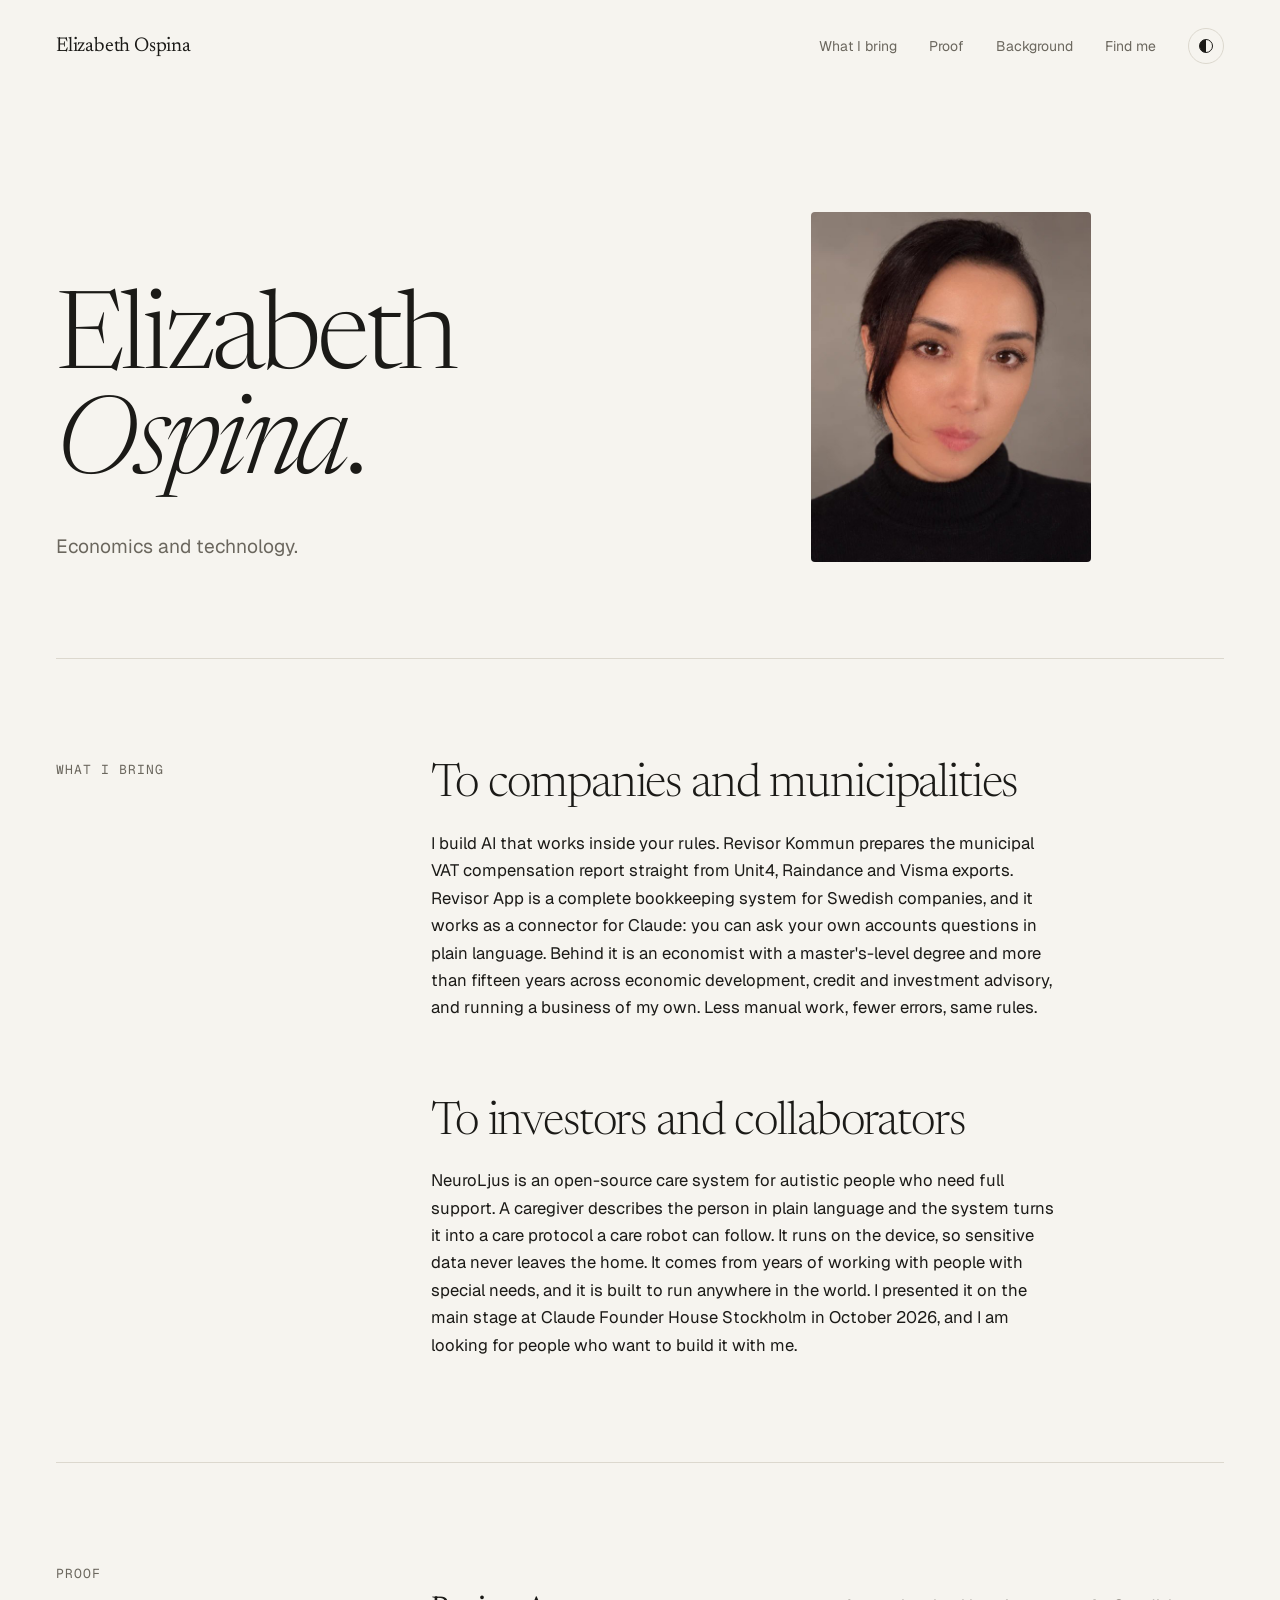
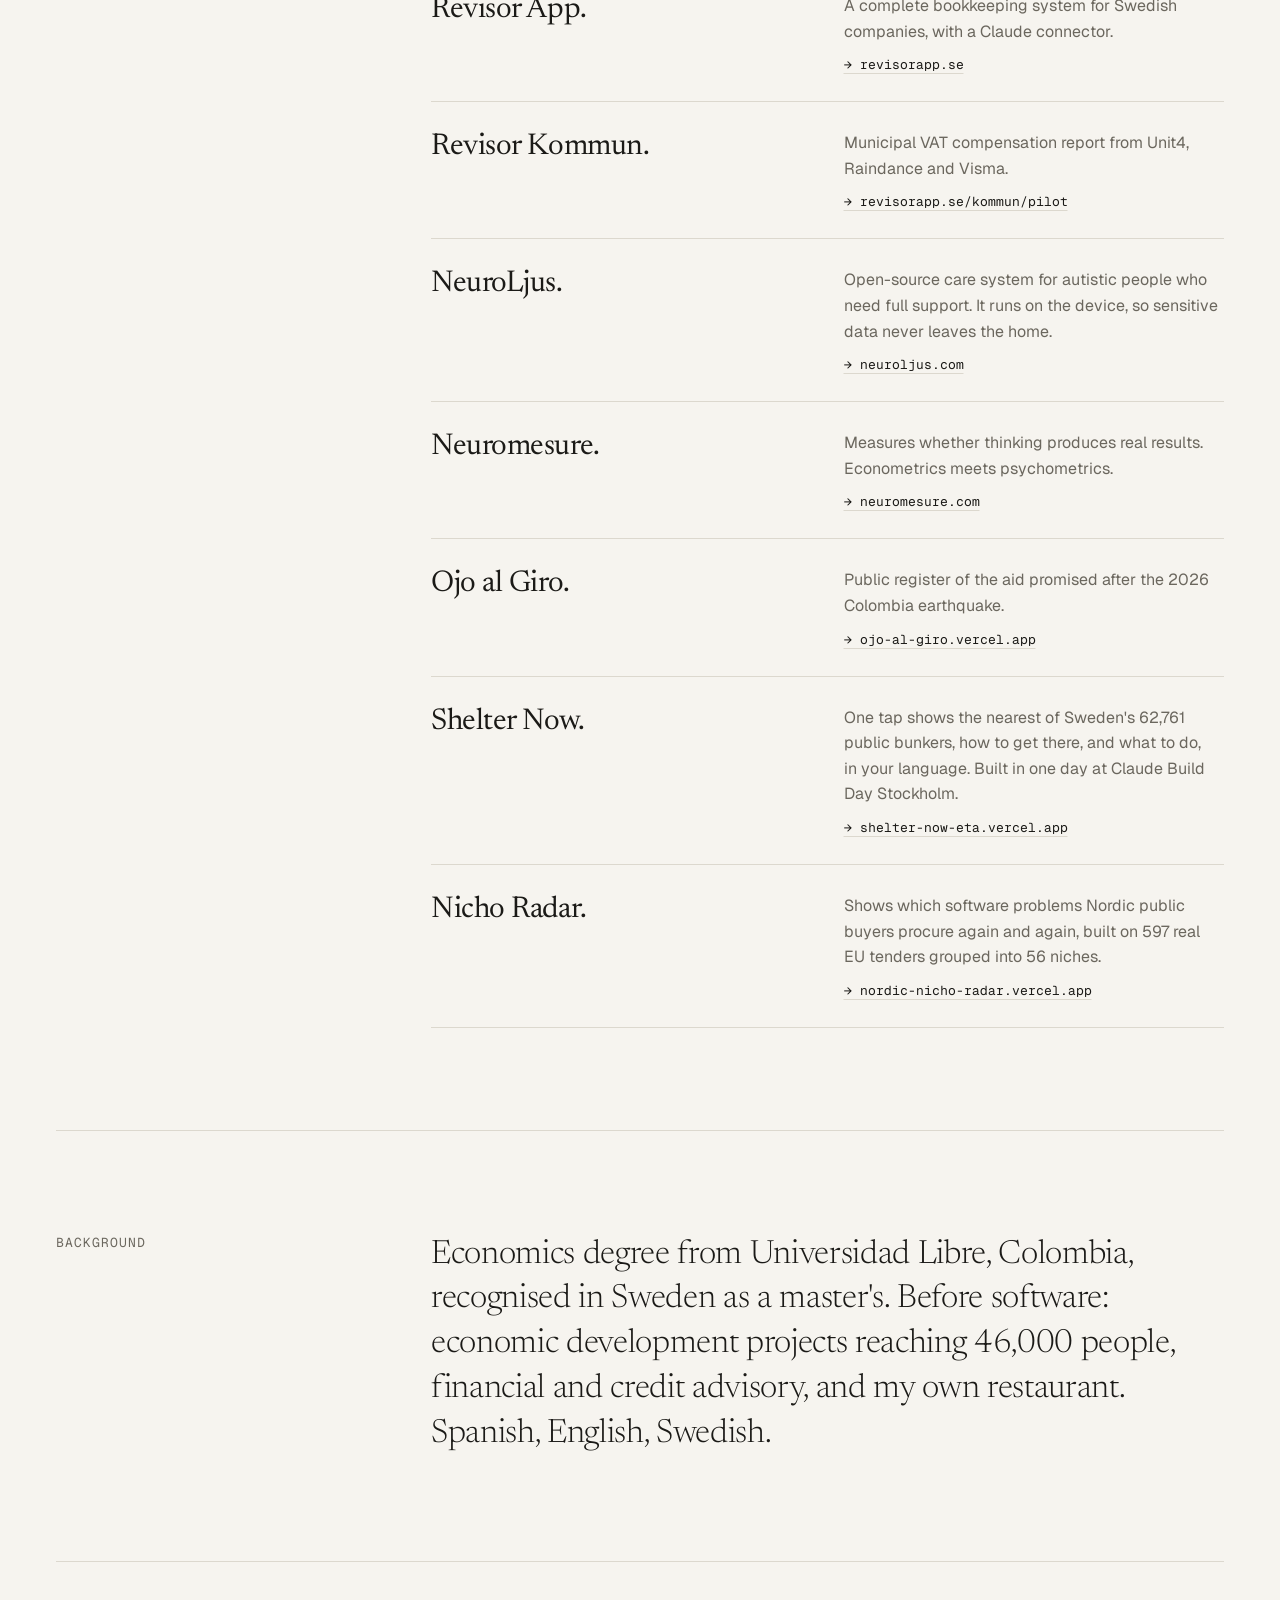
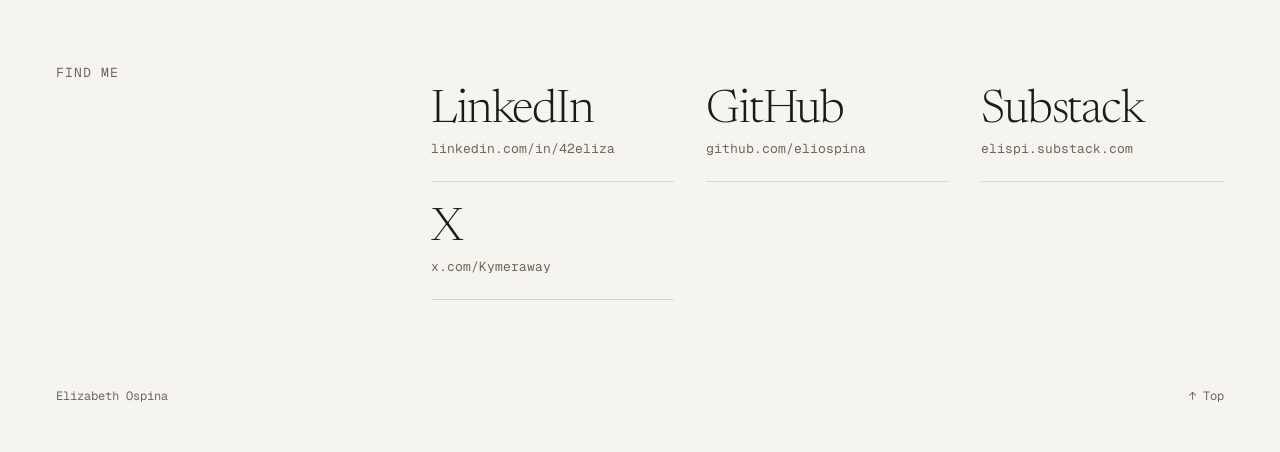
==== index.html @ 9f77e46c "Remove the eyebrow line above the headline Co-Authored-By: Claude Fable 5 <noreply@anthropic.com> Cl" ====
<!DOCTYPE html>
<html lang="en">
<head>
<meta charset="utf-8">
<meta name="viewport" content="width=device-width, initial-scale=1">
<title>Elizabeth Ospina — Economics and technology</title>
<meta name="description" content="Economics and technology.">
<script>(function(){var s;try{s=localStorage.getItem('eo-theme')}catch(e){}var t=s||(matchMedia('(prefers-color-scheme: dark)').matches?'dark':'light');document.documentElement.dataset.theme=t;})();</script>
<link rel="preconnect" href="https://fonts.googleapis.com">
<link rel="stylesheet" href="https://fonts.googleapis.com/css2?family=Newsreader:ital,opsz,wght@0,6..72,300;0,6..72,400;1,6..72,300;1,6..72,400&family=Geist:wght@400;500&family=Geist+Mono:wght@400&display=swap">
<style>
:root{--bg:#f6f4ef;--fg:#1b1a17;--mute:#6b675e;--line:#dcd8ce;--slot:#ebe7de}
:root[data-theme="dark"]{--bg:#141412;--fg:#eeebe4;--mute:#9a958a;--line:#2e2c28;--slot:#1f1e1b}
html,body{margin:0;background:var(--bg);color:var(--fg);transition:background .3s,color .3s}
body{font-family:Geist,system-ui,sans-serif;-webkit-font-smoothing:antialiased}
a{color:var(--fg);text-decoration:none}
a:hover{color:var(--mute)}
</style>
<style>html{scroll-behavior:smooth}@media (max-width:960px){.portrait{justify-self:center!important;max-width:200px!important}}#theme-toggle:hover{border-color:var(--fg)!important}</style>
</head>
<body>
<div style="min-height:100vh;background:var(--bg);color:var(--fg)">
  <header style="max-width:1280px;margin:0 auto;padding:28px clamp(20px,5vw,56px);display:flex;align-items:center;justify-content:space-between;gap:24px;flex-wrap:wrap">
    <a href="#top" style="font-family:Newsreader,serif;font-size:20px;letter-spacing:-0.01em;white-space:nowrap;flex-shrink:0">Elizabeth Ospina</a>
    <nav style="display:flex;align-items:center;gap:clamp(16px,3vw,32px);font-size:14px;flex-wrap:wrap">
      <a href="#bring" style="color:var(--mute)">What I bring</a>
      <a href="#proof" style="color:var(--mute)">Proof</a>
      <a href="#background" style="color:var(--mute)">Background</a>
      <a href="#find" style="color:var(--mute)">Find me</a>
      <button id="theme-toggle" type="button" aria-label="Toggle theme" style="width:36px;height:36px;border-radius:50%;border:1px solid var(--line);background:transparent;cursor:pointer;display:flex;align-items:center;justify-content:center;padding:0">
        <span style="width:12px;height:12px;border-radius:50%;background:linear-gradient(90deg,var(--fg) 50%,transparent 50%);border:1px solid var(--fg)"></span>
      </button>
    </nav>
  </header>

  <section id="top" data-screen-label="Hero" style="max-width:1280px;margin:0 auto;padding:clamp(48px,10vw,120px) clamp(20px,5vw,56px) clamp(56px,8vw,96px)">
    <div style="display:grid;grid-template-columns:repeat(auto-fit,minmax(min(100%,420px),1fr));gap:clamp(40px,6vw,88px);align-items:end">
      <div style="display:flex;flex-direction:column;gap:32px">
        <h1 style="margin:0;font-family:Newsreader,serif;font-weight:300;font-size:clamp(52px,8.4vw,112px);line-height:0.98;letter-spacing:-0.035em;text-wrap:balance">Elizabeth <em style="font-style:italic">Ospina</em>.</h1>
        <p style="margin:0;max-width:30em;font-size:clamp(17px,1.5vw,20px);line-height:1.55;color:var(--mute);text-wrap:pretty">Economics and technology.</p>
      </div>
      <div class="portrait" style="position:relative;aspect-ratio:4/5;width:100%;max-width:280px;justify-self:center;align-self:center;background:var(--slot);border-radius:4px;overflow:hidden">
        <img src="portrait.jpg" alt="Elizabeth Ospina" style="width:100%;height:100%;object-fit:cover;display:block" onerror="this.parentNode.remove()">
      </div>
    </div>
  </section>

  <section id="bring" data-screen-label="What I bring" style="max-width:1280px;margin:0 auto;padding:0 clamp(20px,5vw,56px)">
    <div style="border-top:1px solid var(--line);padding:clamp(56px,8vw,112px) 0;display:flex;flex-wrap:wrap;gap:clamp(32px,5vw,64px)">
      <h2 style="flex:1 1 220px;margin:0;font-family:'Geist Mono',monospace;font-weight:400;font-size:13px;letter-spacing:0.08em;text-transform:uppercase;color:var(--mute)">What I bring</h2>
      <div style="flex:3 1 min(100%,520px);min-width:0;display:flex;flex-direction:column;gap:clamp(48px,6vw,80px)">
        <article style="display:flex;flex-direction:column;gap:20px">
          <h3 style="margin:0;font-family:Newsreader,serif;font-weight:300;font-size:clamp(32px,3.6vw,48px);line-height:1.05;letter-spacing:-0.025em">To companies and municipalities</h3>
          <p style="margin:0;max-width:38em;font-size:clamp(16px,1.3vw,18px);line-height:1.65;text-wrap:pretty">I build AI that works inside your rules. Revisor Kommun prepares the municipal VAT compensation report straight from Unit4, Raindance and Visma exports. Revisor App is a complete bookkeeping system for Swedish companies, and it works as a connector for Claude: you can ask your own accounts questions in plain language. Behind it is an economist with a master's-level degree and more than fifteen years across economic development, credit and investment advisory, and running a business of my own. Less manual work, fewer errors, same rules.</p>
        </article>
        <article style="display:flex;flex-direction:column;gap:20px">
          <h3 style="margin:0;font-family:Newsreader,serif;font-weight:300;font-size:clamp(32px,3.6vw,48px);line-height:1.05;letter-spacing:-0.025em">To investors and collaborators</h3>
          <p style="margin:0;max-width:38em;font-size:clamp(16px,1.3vw,18px);line-height:1.65;text-wrap:pretty">NeuroLjus is an open-source care system for autistic people who need full support. A caregiver describes the person in plain language and the system turns it into a care protocol a care robot can follow. It runs on the device, so sensitive data never leaves the home. It comes from years of working with people with special needs, and it is built to run anywhere in the world. I presented it on the main stage at Claude Founder House Stockholm in October 2026, and I am looking for people who want to build it with me.</p>
        </article>
      </div>
    </div>
  </section>


  <section id="proof" data-screen-label="Proof" style="max-width:1280px;margin:0 auto;padding:0 clamp(20px,5vw,56px)">
    <div style="border-top:1px solid var(--line);padding:clamp(56px,8vw,112px) 0;display:flex;flex-wrap:wrap;gap:clamp(32px,5vw,64px)">
      <h2 style="flex:1 1 220px;margin:0;font-family:'Geist Mono',monospace;font-weight:400;font-size:13px;letter-spacing:0.08em;text-transform:uppercase;color:var(--mute)">Proof</h2>
      <div style="flex:3 1 min(100%,520px);min-width:0;display:flex;flex-direction:column">
        <div style="display:grid;grid-template-columns:repeat(auto-fit,minmax(min(100%,220px),1fr));gap:8px 32px;padding:28px 0;border-bottom:1px solid var(--line)">
          <h3 style="margin:0;font-family:Newsreader,serif;font-weight:400;font-size:clamp(24px,2.4vw,30px);line-height:1.15;letter-spacing:-0.015em">Revisor App.</h3>
          <div style="display:flex;flex-direction:column;gap:12px">
            <p style="margin:0;font-size:16px;line-height:1.6;color:var(--mute);text-wrap:pretty">A complete bookkeeping system for Swedish companies, with a Claude connector.</p>
            <a href="https://revisorapp.se" target="_blank" rel="noopener" style="font-family:'Geist Mono',monospace;font-size:13px;text-decoration:underline;text-underline-offset:4px;text-decoration-color:var(--line)">→ revisorapp.se</a>
          </div>
        </div>
        <div style="display:grid;grid-template-columns:repeat(auto-fit,minmax(min(100%,220px),1fr));gap:8px 32px;padding:28px 0;border-bottom:1px solid var(--line)">
          <h3 style="margin:0;font-family:Newsreader,serif;font-weight:400;font-size:clamp(24px,2.4vw,30px);line-height:1.15;letter-spacing:-0.015em">Revisor Kommun.</h3>
          <div style="display:flex;flex-direction:column;gap:12px">
            <p style="margin:0;font-size:16px;line-height:1.6;color:var(--mute);text-wrap:pretty">Municipal VAT compensation report from Unit4, Raindance and Visma.</p>
            <a href="https://revisorapp.se/kommun/pilot" target="_blank" rel="noopener" style="font-family:'Geist Mono',monospace;font-size:13px;text-decoration:underline;text-underline-offset:4px;text-decoration-color:var(--line)">→ revisorapp.se/kommun/pilot</a>
          </div>
        </div>
        <div style="display:grid;grid-template-columns:repeat(auto-fit,minmax(min(100%,220px),1fr));gap:8px 32px;padding:28px 0;border-bottom:1px solid var(--line)">
          <h3 style="margin:0;font-family:Newsreader,serif;font-weight:400;font-size:clamp(24px,2.4vw,30px);line-height:1.15;letter-spacing:-0.015em">NeuroLjus.</h3>
          <div style="display:flex;flex-direction:column;gap:12px">
            <p style="margin:0;font-size:16px;line-height:1.6;color:var(--mute);text-wrap:pretty">Open-source care system for autistic people who need full support. It runs on the device, so sensitive data never leaves the home.</p>
            <a href="https://neuroljus.com" target="_blank" rel="noopener" style="font-family:'Geist Mono',monospace;font-size:13px;text-decoration:underline;text-underline-offset:4px;text-decoration-color:var(--line)">→ neuroljus.com</a>
          </div>
        </div>
        <div style="display:grid;grid-template-columns:repeat(auto-fit,minmax(min(100%,220px),1fr));gap:8px 32px;padding:28px 0;border-bottom:1px solid var(--line)">
          <h3 style="margin:0;font-family:Newsreader,serif;font-weight:400;font-size:clamp(24px,2.4vw,30px);line-height:1.15;letter-spacing:-0.015em">Neuromesure.</h3>
          <div style="display:flex;flex-direction:column;gap:12px">
            <p style="margin:0;font-size:16px;line-height:1.6;color:var(--mute);text-wrap:pretty">Measures whether thinking produces real results. Econometrics meets psychometrics.</p>
            <a href="https://neuromesure.com" target="_blank" rel="noopener" style="font-family:'Geist Mono',monospace;font-size:13px;text-decoration:underline;text-underline-offset:4px;text-decoration-color:var(--line)">→ neuromesure.com</a>
          </div>
        </div>
        <div style="display:grid;grid-template-columns:repeat(auto-fit,minmax(min(100%,220px),1fr));gap:8px 32px;padding:28px 0;border-bottom:1px solid var(--line)">
          <h3 style="margin:0;font-family:Newsreader,serif;font-weight:400;font-size:clamp(24px,2.4vw,30px);line-height:1.15;letter-spacing:-0.015em">Ojo al Giro.</h3>
          <div style="display:flex;flex-direction:column;gap:12px">
            <p style="margin:0;font-size:16px;line-height:1.6;color:var(--mute);text-wrap:pretty">Public register of the aid promised after the 2026 Colombia earthquake.</p>
            <a href="https://ojo-al-giro.vercel.app" target="_blank" rel="noopener" style="font-family:'Geist Mono',monospace;font-size:13px;text-decoration:underline;text-underline-offset:4px;text-decoration-color:var(--line)">→ ojo-al-giro.vercel.app</a>
          </div>
        </div>
        <div style="display:grid;grid-template-columns:repeat(auto-fit,minmax(min(100%,220px),1fr));gap:8px 32px;padding:28px 0;border-bottom:1px solid var(--line)">
          <h3 style="margin:0;font-family:Newsreader,serif;font-weight:400;font-size:clamp(24px,2.4vw,30px);line-height:1.15;letter-spacing:-0.015em">Shelter Now.</h3>
          <div style="display:flex;flex-direction:column;gap:12px">
            <p style="margin:0;font-size:16px;line-height:1.6;color:var(--mute);text-wrap:pretty">One tap shows the nearest of Sweden's 62,761 public bunkers, how to get there, and what to do, in your language. Built in one day at Claude Build Day Stockholm.</p>
            <a href="https://shelter-now-eta.vercel.app/" target="_blank" rel="noopener" style="font-family:'Geist Mono',monospace;font-size:13px;text-decoration:underline;text-underline-offset:4px;text-decoration-color:var(--line)">→ shelter-now-eta.vercel.app</a>
          </div>
        </div>
        <div style="display:grid;grid-template-columns:repeat(auto-fit,minmax(min(100%,220px),1fr));gap:8px 32px;padding:28px 0;border-bottom:1px solid var(--line)">
          <h3 style="margin:0;font-family:Newsreader,serif;font-weight:400;font-size:clamp(24px,2.4vw,30px);line-height:1.15;letter-spacing:-0.015em">Nicho Radar.</h3>
          <div style="display:flex;flex-direction:column;gap:12px">
            <p style="margin:0;font-size:16px;line-height:1.6;color:var(--mute);text-wrap:pretty">Shows which software problems Nordic public buyers procure again and again, built on 597 real EU tenders grouped into 56 niches.</p>
            <a href="https://nordic-nicho-radar.vercel.app" target="_blank" rel="noopener" style="font-family:'Geist Mono',monospace;font-size:13px;text-decoration:underline;text-underline-offset:4px;text-decoration-color:var(--line)">→ nordic-nicho-radar.vercel.app</a>
          </div>
        </div>
      </div>
    </div>
  </section>

  <section id="background" data-screen-label="Background" style="max-width:1280px;margin:0 auto;padding:0 clamp(20px,5vw,56px)">
    <div style="border-top:1px solid var(--line);padding:clamp(56px,8vw,112px) 0;display:flex;flex-wrap:wrap;gap:clamp(32px,5vw,64px);align-items:start">
      <h2 style="flex:1 1 220px;margin:0;font-family:'Geist Mono',monospace;font-weight:400;font-size:13px;letter-spacing:0.08em;text-transform:uppercase;color:var(--mute)">Background</h2>
      <p style="margin:0;flex:3 1 min(100%,520px);min-width:0;font-family:Newsreader,serif;font-weight:300;font-size:clamp(24px,2.6vw,34px);line-height:1.35;letter-spacing:-0.01em;text-wrap:pretty">Economics degree from Universidad Libre, Colombia, recognised in Sweden as a master's. Before software: economic development projects reaching 46,000 people, financial and credit advisory, and my own restaurant. Spanish, English, Swedish.</p>
    </div>
  </section>

  <section id="find" data-screen-label="Find me" style="max-width:1280px;margin:0 auto;padding:0 clamp(20px,5vw,56px)">
    <div style="border-top:1px solid var(--line);padding:clamp(56px,8vw,112px) 0 clamp(40px,5vw,64px);display:flex;flex-wrap:wrap;gap:clamp(32px,5vw,64px)">
      <h2 style="flex:1 1 220px;margin:0;font-family:'Geist Mono',monospace;font-weight:400;font-size:13px;letter-spacing:0.08em;text-transform:uppercase;color:var(--mute)">Find me</h2>
      <div style="flex:3 1 min(100%,520px);min-width:0;display:grid;grid-template-columns:repeat(auto-fit,minmax(min(100%,240px),1fr));gap:0 32px">
        <a href="https://linkedin.com/in/42eliza" target="_blank" rel="noopener" style="display:flex;flex-direction:column;gap:6px;padding:24px 0;border-bottom:1px solid var(--line)">
          <span style="font-family:Newsreader,serif;font-weight:300;font-size:clamp(32px,3.6vw,48px);line-height:1;letter-spacing:-0.025em">LinkedIn</span>
          <span style="font-family:'Geist Mono',monospace;font-size:13px;color:var(--mute)">linkedin.com/in/42eliza</span>
        </a>
        <a href="https://github.com/eliospina" target="_blank" rel="noopener" style="display:flex;flex-direction:column;gap:6px;padding:24px 0;border-bottom:1px solid var(--line)">
          <span style="font-family:Newsreader,serif;font-weight:300;font-size:clamp(32px,3.6vw,48px);line-height:1;letter-spacing:-0.025em">GitHub</span>
          <span style="font-family:'Geist Mono',monospace;font-size:13px;color:var(--mute)">github.com/eliospina</span>
        </a>
        <a href="https://elispi.substack.com" target="_blank" rel="noopener" style="display:flex;flex-direction:column;gap:6px;padding:24px 0;border-bottom:1px solid var(--line)">
          <span style="font-family:Newsreader,serif;font-weight:300;font-size:clamp(32px,3.6vw,48px);line-height:1;letter-spacing:-0.025em">Substack</span>
          <span style="font-family:'Geist Mono',monospace;font-size:13px;color:var(--mute)">elispi.substack.com</span>
        </a>
        <a href="https://x.com/Kymeraway" target="_blank" rel="noopener" style="display:flex;flex-direction:column;gap:6px;padding:24px 0;border-bottom:1px solid var(--line)">
          <span style="font-family:Newsreader,serif;font-weight:300;font-size:clamp(32px,3.6vw,48px);line-height:1;letter-spacing:-0.025em">X</span>
          <span style="font-family:'Geist Mono',monospace;font-size:13px;color:var(--mute)">x.com/Kymeraway</span>
        </a>
      </div>
    </div>
  </section>

  <footer style="max-width:1280px;margin:0 auto;padding:24px clamp(20px,5vw,56px) 48px;display:flex;justify-content:space-between;gap:16px;flex-wrap:wrap;font-family:'Geist Mono',monospace;font-size:12px;color:var(--mute)">
    <span>Elizabeth Ospina</span>
    <a href="#top" style="color:var(--mute)">↑ Top</a>
  </footer>
</div>
<script>
document.getElementById('theme-toggle').addEventListener('click',function(){var r=document.documentElement,t=r.dataset.theme==='dark'?'light':'dark';r.dataset.theme=t;try{localStorage.setItem('eo-theme',t)}catch(e){}});
</script>
</body>
</html>
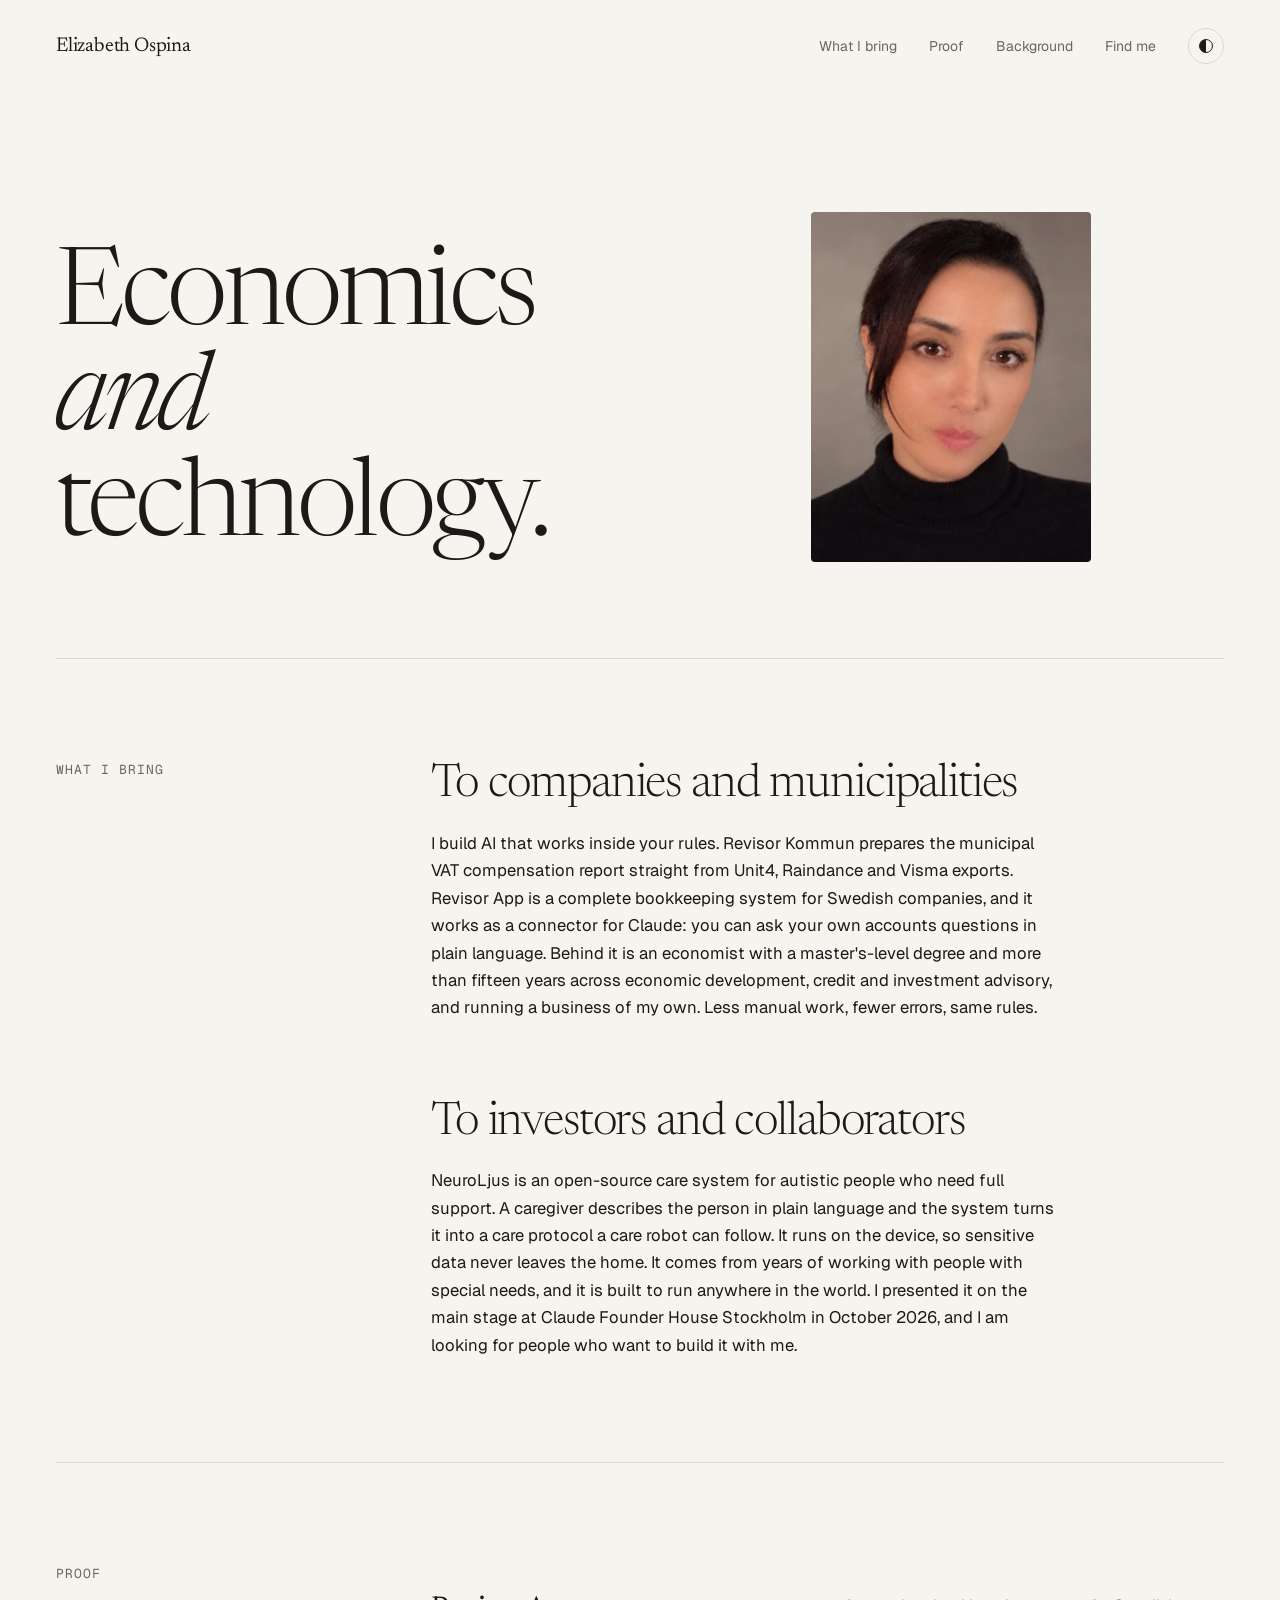
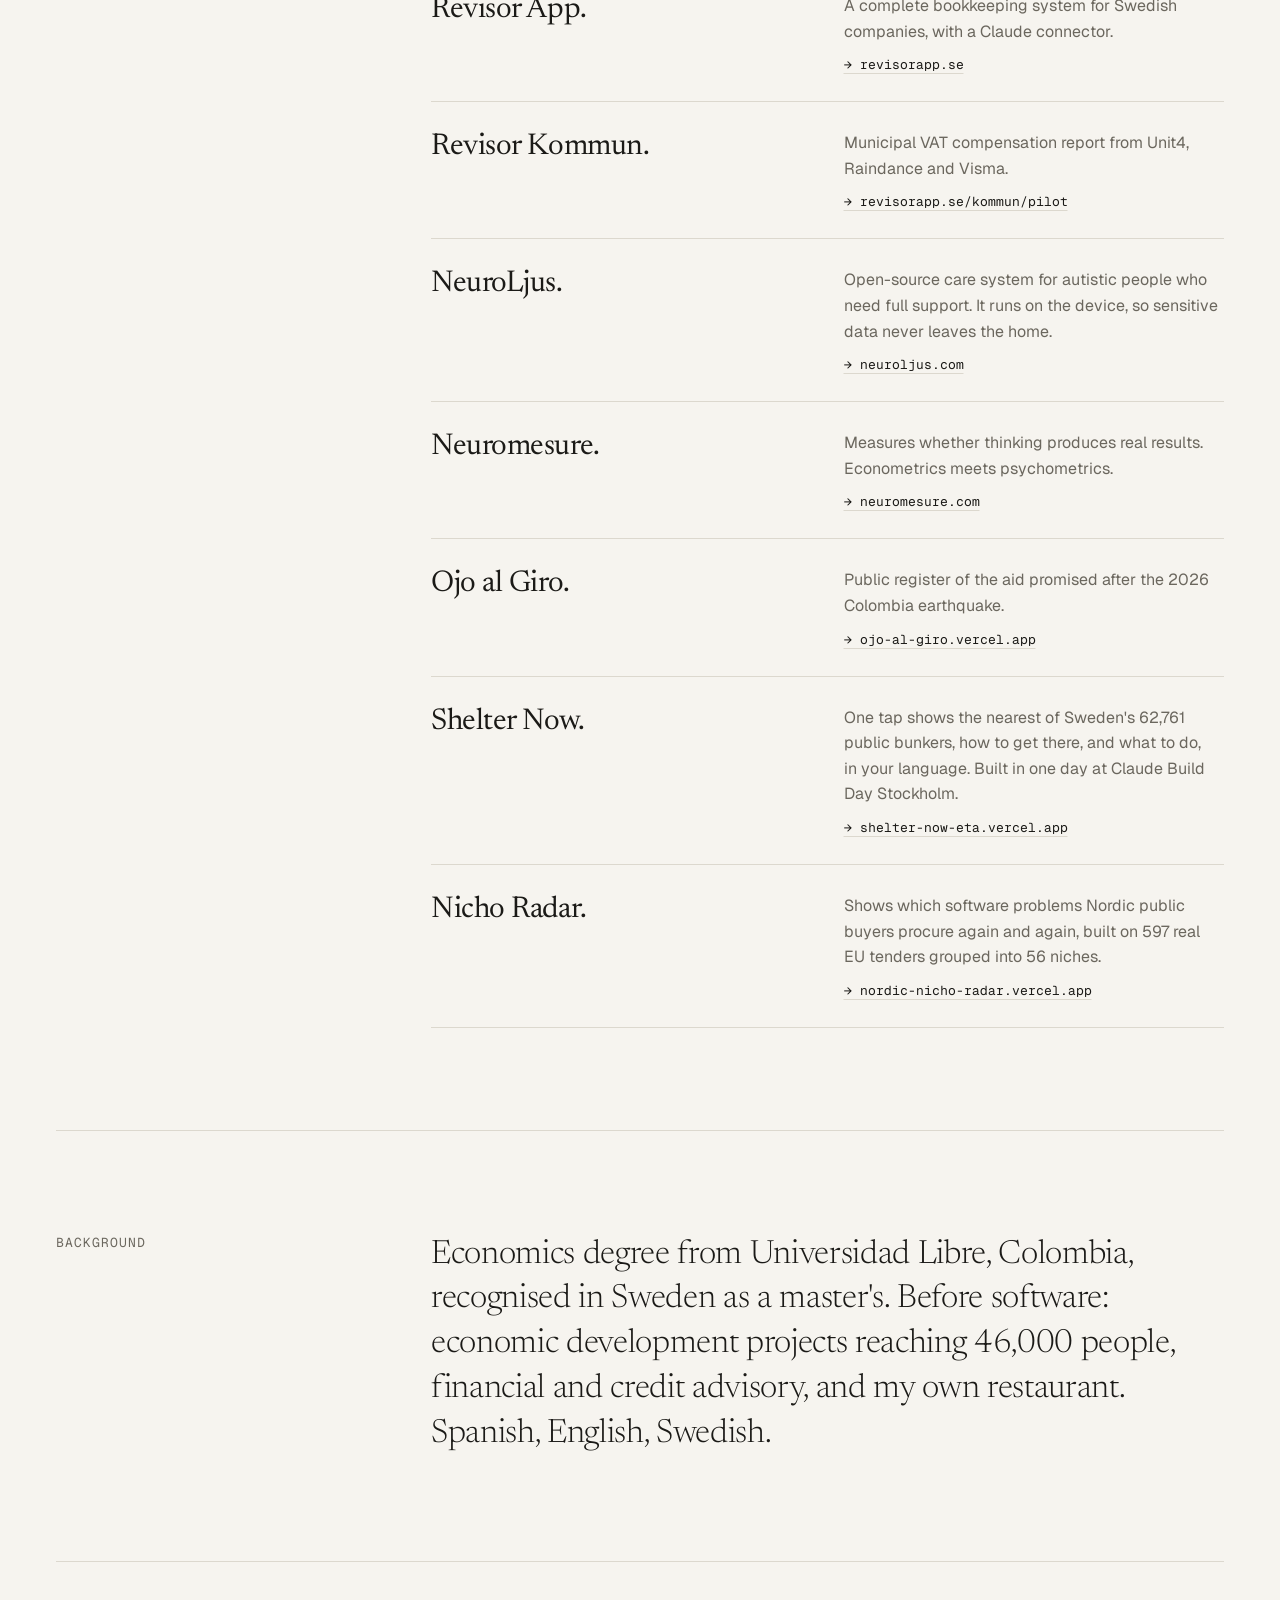
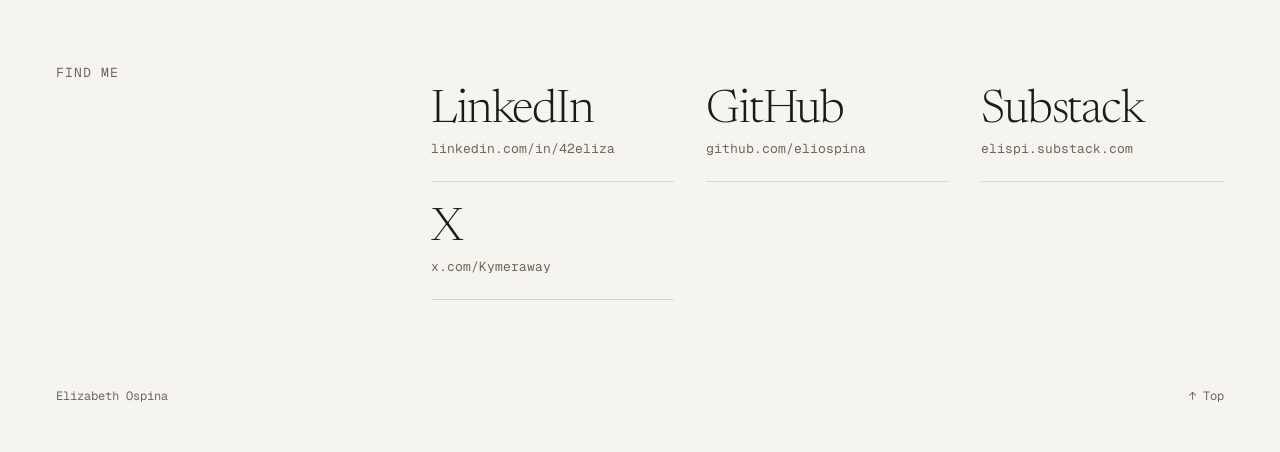
==== commit 0837ad55: "Hero: economics and technology as the headline Her name stays in the header; the headline is the two" ====
--- a/index.html
+++ b/index.html
@@ -36,8 +36,7 @@
   <section id="top" data-screen-label="Hero" style="max-width:1280px;margin:0 auto;padding:clamp(48px,10vw,120px) clamp(20px,5vw,56px) clamp(56px,8vw,96px)">
     <div style="display:grid;grid-template-columns:repeat(auto-fit,minmax(min(100%,420px),1fr));gap:clamp(40px,6vw,88px);align-items:end">
       <div style="display:flex;flex-direction:column;gap:32px">
-        <h1 style="margin:0;font-family:Newsreader,serif;font-weight:300;font-size:clamp(52px,8.4vw,112px);line-height:0.98;letter-spacing:-0.035em;text-wrap:balance">Elizabeth <em style="font-style:italic">Ospina</em>.</h1>
-        <p style="margin:0;max-width:30em;font-size:clamp(17px,1.5vw,20px);line-height:1.55;color:var(--mute);text-wrap:pretty">Economics and technology.</p>
+        <h1 style="margin:0;font-family:Newsreader,serif;font-weight:300;font-size:clamp(52px,8.4vw,112px);line-height:0.98;letter-spacing:-0.035em;text-wrap:balance">Economics <em style="font-style:italic">and</em> technology.</h1>
       </div>
       <div class="portrait" style="position:relative;aspect-ratio:4/5;width:100%;max-width:280px;justify-self:center;align-self:center;background:var(--slot);border-radius:4px;overflow:hidden">
         <img src="portrait.jpg" alt="Elizabeth Ospina" style="width:100%;height:100%;object-fit:cover;display:block" onerror="this.parentNode.remove()">
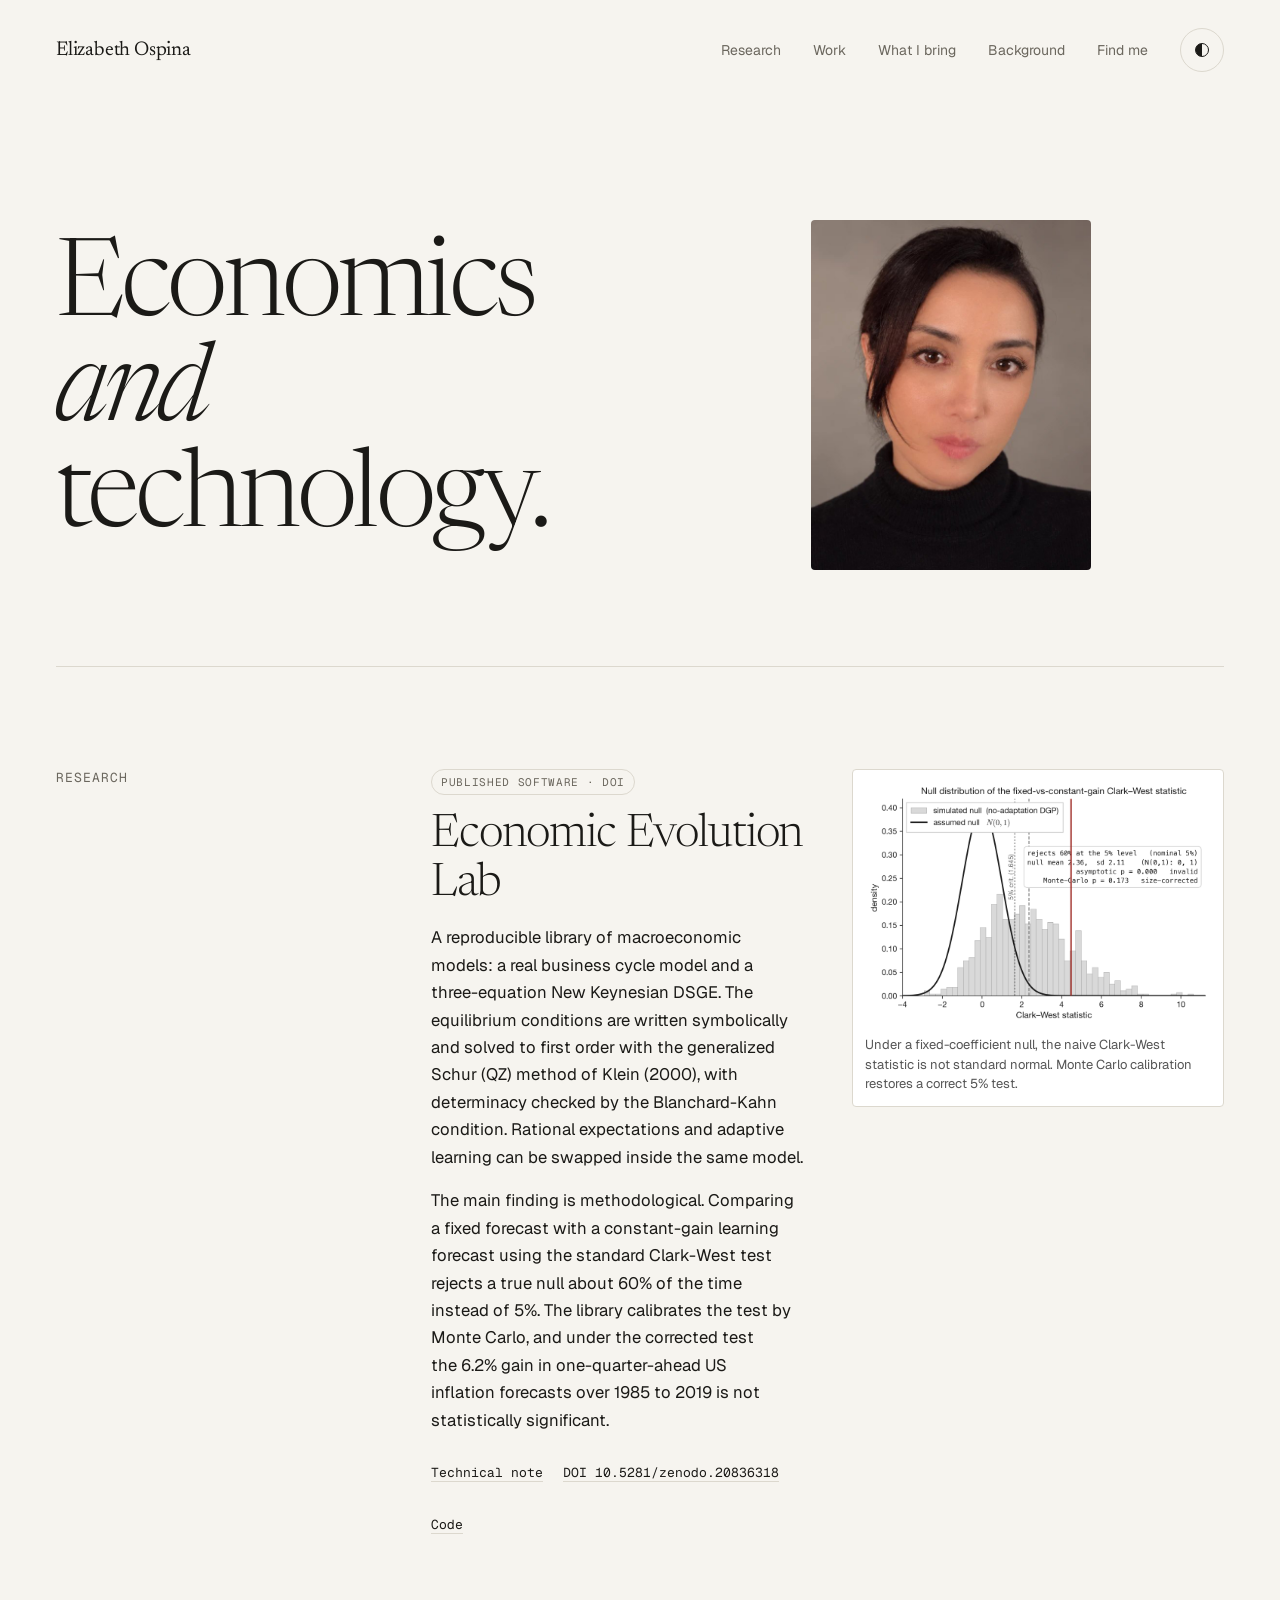
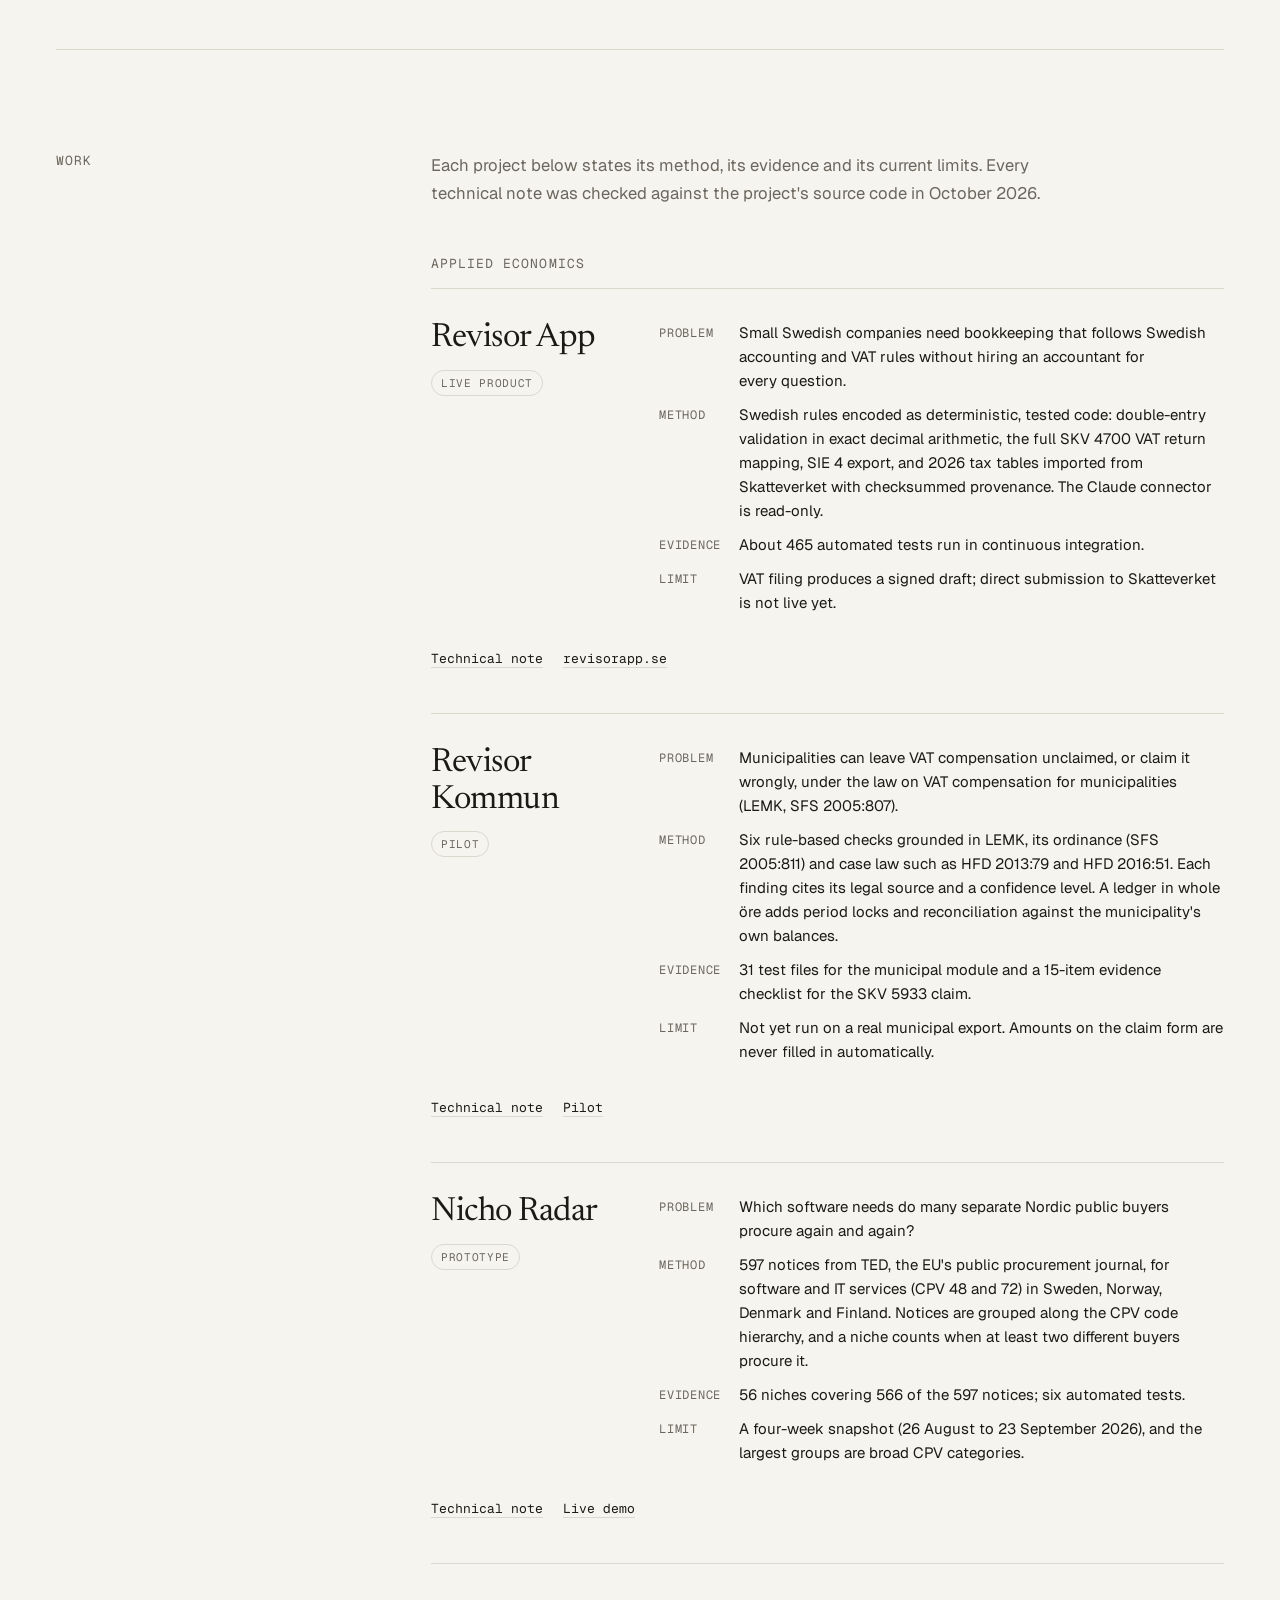
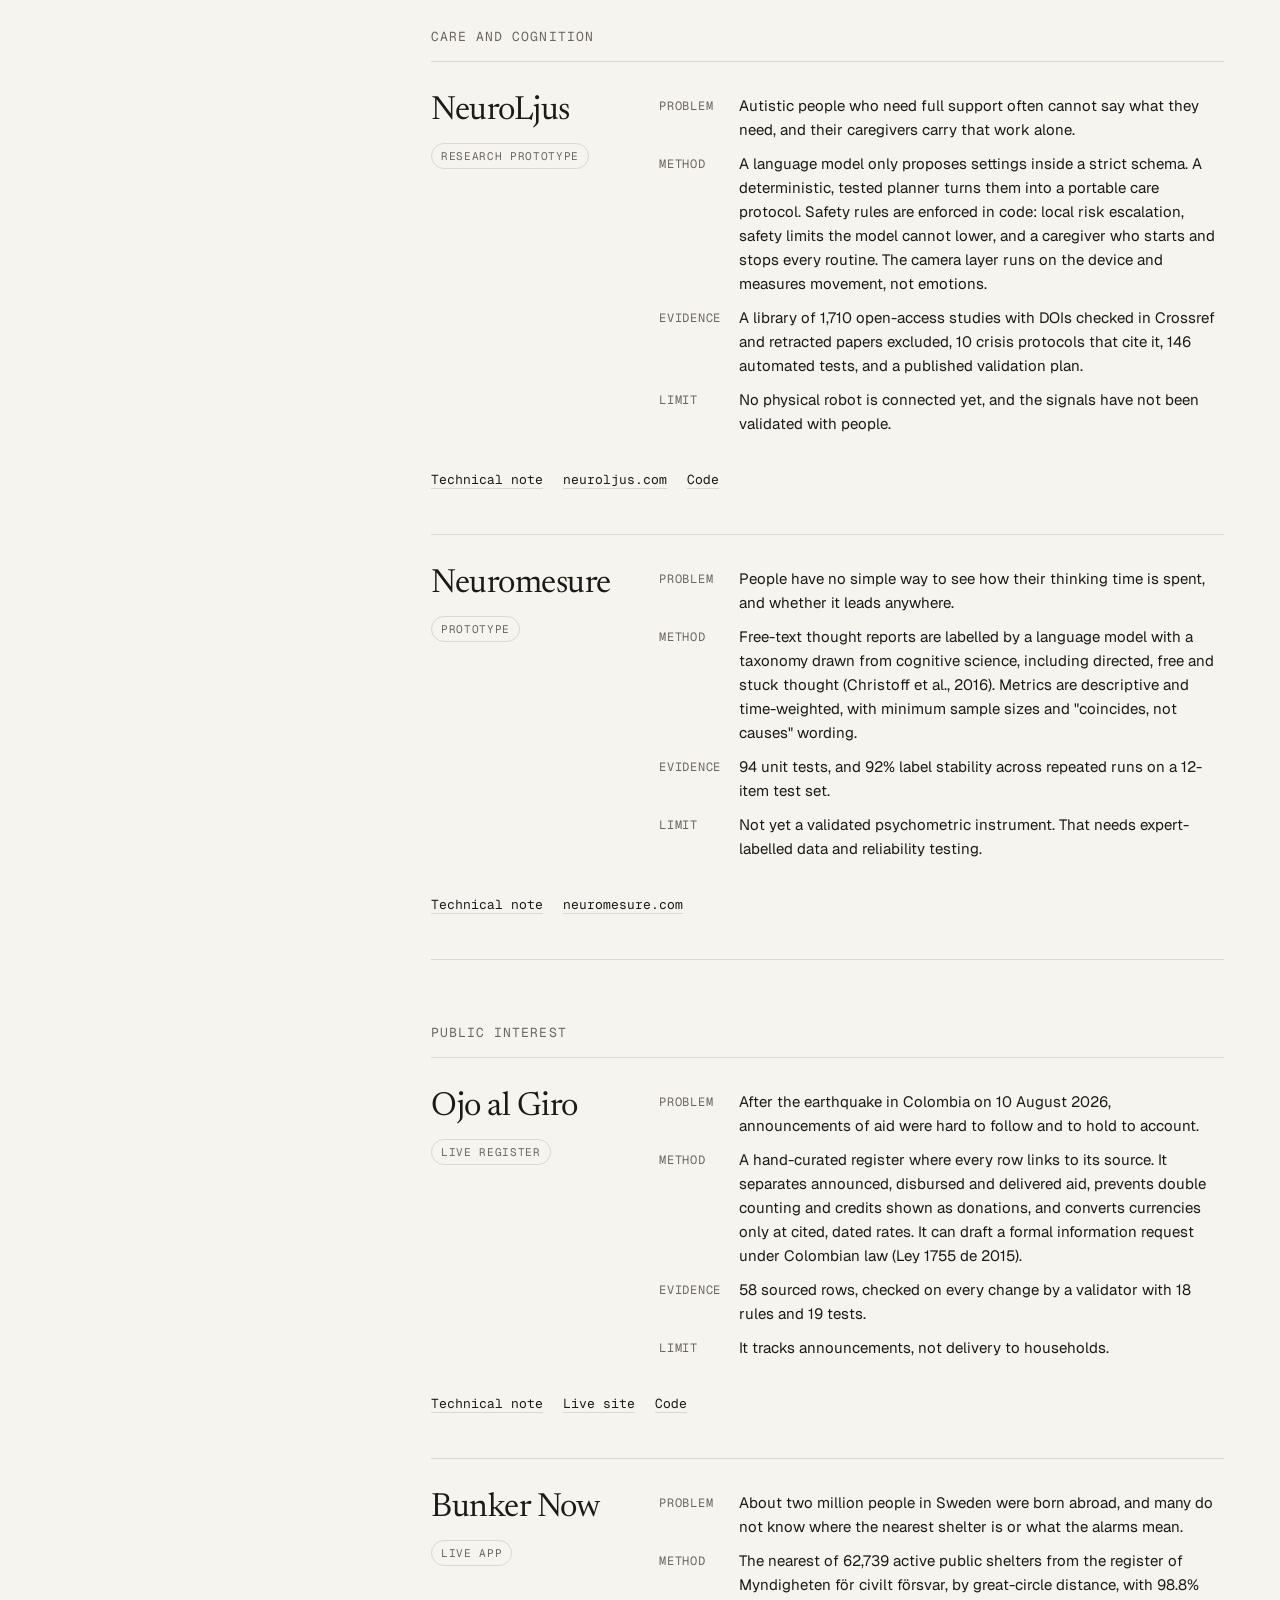
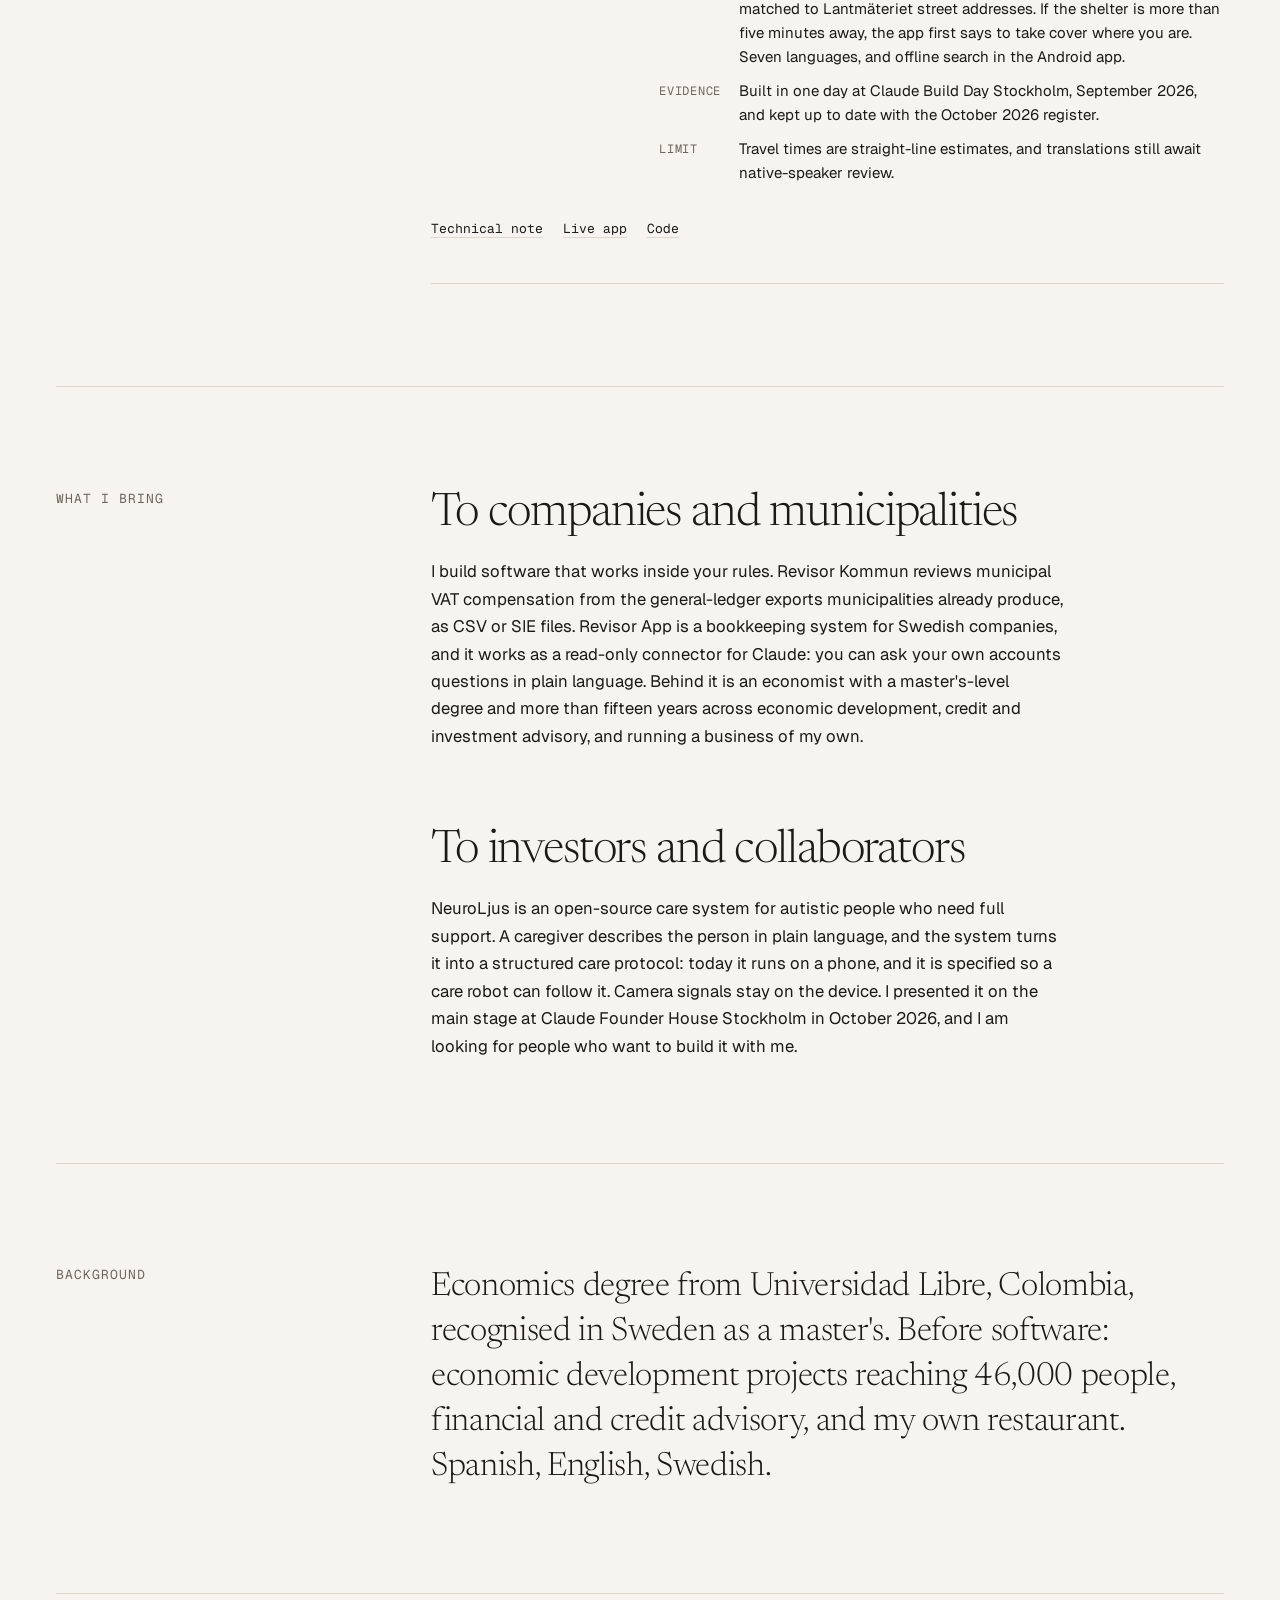
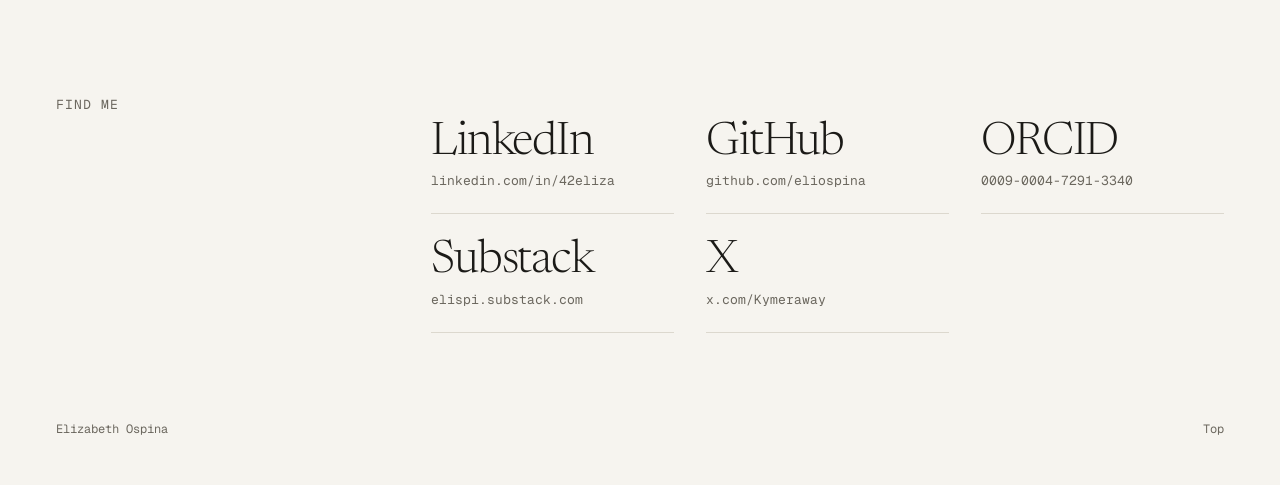
==== commit 8cc311af: "Rebuild the site around research and documented work - Add a Research section for the Economic Evolu" ====
--- a/index.html
+++ b/index.html
@@ -4,156 +4,218 @@
 <meta charset="utf-8">
 <meta name="viewport" content="width=device-width, initial-scale=1">
 <title>Elizabeth Ospina — Economics and technology</title>
-<meta name="description" content="Economics and technology.">
+<meta name="description" content="Economist building technology: macroeconomic research with a citable DOI, Swedish bookkeeping and municipal VAT tools, a privacy-first care system and public-interest data projects. Each project is documented with its method, evidence and limits.">
 <script>(function(){var s;try{s=localStorage.getItem('eo-theme')}catch(e){}var t=s||(matchMedia('(prefers-color-scheme: dark)').matches?'dark':'light');document.documentElement.dataset.theme=t;})();</script>
 <link rel="preconnect" href="https://fonts.googleapis.com">
 <link rel="stylesheet" href="https://fonts.googleapis.com/css2?family=Newsreader:ital,opsz,wght@0,6..72,300;0,6..72,400;1,6..72,300;1,6..72,400&family=Geist:wght@400;500&family=Geist+Mono:wght@400&display=swap">
-<style>
-:root{--bg:#f6f4ef;--fg:#1b1a17;--mute:#6b675e;--line:#dcd8ce;--slot:#ebe7de}
-:root[data-theme="dark"]{--bg:#141412;--fg:#eeebe4;--mute:#9a958a;--line:#2e2c28;--slot:#1f1e1b}
-html,body{margin:0;background:var(--bg);color:var(--fg);transition:background .3s,color .3s}
-body{font-family:Geist,system-ui,sans-serif;-webkit-font-smoothing:antialiased}
-a{color:var(--fg);text-decoration:none}
-a:hover{color:var(--mute)}
-</style>
-<style>html{scroll-behavior:smooth}@media (max-width:960px){.portrait{justify-self:center!important;max-width:200px!important}}#theme-toggle:hover{border-color:var(--fg)!important}</style>
+<link rel="stylesheet" href="assets/site.css">
 </head>
 <body>
-<div style="min-height:100vh;background:var(--bg);color:var(--fg)">
-  <header style="max-width:1280px;margin:0 auto;padding:28px clamp(20px,5vw,56px);display:flex;align-items:center;justify-content:space-between;gap:24px;flex-wrap:wrap">
-    <a href="#top" style="font-family:Newsreader,serif;font-size:20px;letter-spacing:-0.01em;white-space:nowrap;flex-shrink:0">Elizabeth Ospina</a>
-    <nav style="display:flex;align-items:center;gap:clamp(16px,3vw,32px);font-size:14px;flex-wrap:wrap">
-      <a href="#bring" style="color:var(--mute)">What I bring</a>
-      <a href="#proof" style="color:var(--mute)">Proof</a>
-      <a href="#background" style="color:var(--mute)">Background</a>
-      <a href="#find" style="color:var(--mute)">Find me</a>
-      <button id="theme-toggle" type="button" aria-label="Toggle theme" style="width:36px;height:36px;border-radius:50%;border:1px solid var(--line);background:transparent;cursor:pointer;display:flex;align-items:center;justify-content:center;padding:0">
-        <span style="width:12px;height:12px;border-radius:50%;background:linear-gradient(90deg,var(--fg) 50%,transparent 50%);border:1px solid var(--fg)"></span>
-      </button>
-    </nav>
-  </header>
-
-  <section id="top" data-screen-label="Hero" style="max-width:1280px;margin:0 auto;padding:clamp(48px,10vw,120px) clamp(20px,5vw,56px) clamp(56px,8vw,96px)">
-    <div style="display:grid;grid-template-columns:repeat(auto-fit,minmax(min(100%,420px),1fr));gap:clamp(40px,6vw,88px);align-items:end">
-      <div style="display:flex;flex-direction:column;gap:32px">
-        <h1 style="margin:0;font-family:Newsreader,serif;font-weight:300;font-size:clamp(52px,8.4vw,112px);line-height:0.98;letter-spacing:-0.035em;text-wrap:balance">Economics <em style="font-style:italic">and</em> technology.</h1>
-      </div>
-      <div class="portrait" style="position:relative;aspect-ratio:4/5;width:100%;max-width:280px;justify-self:center;align-self:center;background:var(--slot);border-radius:4px;overflow:hidden">
-        <img src="portrait.jpg" alt="Elizabeth Ospina" style="width:100%;height:100%;object-fit:cover;display:block" onerror="this.parentNode.remove()">
-      </div>
-    </div>
-  </section>
-
-  <section id="bring" data-screen-label="What I bring" style="max-width:1280px;margin:0 auto;padding:0 clamp(20px,5vw,56px)">
-    <div style="border-top:1px solid var(--line);padding:clamp(56px,8vw,112px) 0;display:flex;flex-wrap:wrap;gap:clamp(32px,5vw,64px)">
-      <h2 style="flex:1 1 220px;margin:0;font-family:'Geist Mono',monospace;font-weight:400;font-size:13px;letter-spacing:0.08em;text-transform:uppercase;color:var(--mute)">What I bring</h2>
-      <div style="flex:3 1 min(100%,520px);min-width:0;display:flex;flex-direction:column;gap:clamp(48px,6vw,80px)">
-        <article style="display:flex;flex-direction:column;gap:20px">
-          <h3 style="margin:0;font-family:Newsreader,serif;font-weight:300;font-size:clamp(32px,3.6vw,48px);line-height:1.05;letter-spacing:-0.025em">To companies and municipalities</h3>
-          <p style="margin:0;max-width:38em;font-size:clamp(16px,1.3vw,18px);line-height:1.65;text-wrap:pretty">I build AI that works inside your rules. Revisor Kommun prepares the municipal VAT compensation report straight from Unit4, Raindance and Visma exports. Revisor App is a complete bookkeeping system for Swedish companies, and it works as a connector for Claude: you can ask your own accounts questions in plain language. Behind it is an economist with a master's-level degree and more than fifteen years across economic development, credit and investment advisory, and running a business of my own. Less manual work, fewer errors, same rules.</p>
-        </article>
-        <article style="display:flex;flex-direction:column;gap:20px">
-          <h3 style="margin:0;font-family:Newsreader,serif;font-weight:300;font-size:clamp(32px,3.6vw,48px);line-height:1.05;letter-spacing:-0.025em">To investors and collaborators</h3>
-          <p style="margin:0;max-width:38em;font-size:clamp(16px,1.3vw,18px);line-height:1.65;text-wrap:pretty">NeuroLjus is an open-source care system for autistic people who need full support. A caregiver describes the person in plain language and the system turns it into a care protocol a care robot can follow. It runs on the device, so sensitive data never leaves the home. It comes from years of working with people with special needs, and it is built to run anywhere in the world. I presented it on the main stage at Claude Founder House Stockholm in October 2026, and I am looking for people who want to build it with me.</p>
-        </article>
-      </div>
-    </div>
-  </section>
-
-
-  <section id="proof" data-screen-label="Proof" style="max-width:1280px;margin:0 auto;padding:0 clamp(20px,5vw,56px)">
-    <div style="border-top:1px solid var(--line);padding:clamp(56px,8vw,112px) 0;display:flex;flex-wrap:wrap;gap:clamp(32px,5vw,64px)">
-      <h2 style="flex:1 1 220px;margin:0;font-family:'Geist Mono',monospace;font-weight:400;font-size:13px;letter-spacing:0.08em;text-transform:uppercase;color:var(--mute)">Proof</h2>
-      <div style="flex:3 1 min(100%,520px);min-width:0;display:flex;flex-direction:column">
-        <div style="display:grid;grid-template-columns:repeat(auto-fit,minmax(min(100%,220px),1fr));gap:8px 32px;padding:28px 0;border-bottom:1px solid var(--line)">
-          <h3 style="margin:0;font-family:Newsreader,serif;font-weight:400;font-size:clamp(24px,2.4vw,30px);line-height:1.15;letter-spacing:-0.015em">Revisor App.</h3>
-          <div style="display:flex;flex-direction:column;gap:12px">
-            <p style="margin:0;font-size:16px;line-height:1.6;color:var(--mute);text-wrap:pretty">A complete bookkeeping system for Swedish companies, with a Claude connector.</p>
-            <a href="https://revisorapp.se" target="_blank" rel="noopener" style="font-family:'Geist Mono',monospace;font-size:13px;text-decoration:underline;text-underline-offset:4px;text-decoration-color:var(--line)">→ revisorapp.se</a>
-          </div>
+<header class="wrap site-header">
+  <a href="#top" class="brand">Elizabeth Ospina</a>
+  <nav class="nav" aria-label="Main">
+    <a href="#research">Research</a>
+    <a href="#work">Work</a>
+    <a href="#bring">What I bring</a>
+    <a href="#background">Background</a>
+    <a href="#find">Find me</a>
+    <button id="theme-toggle" type="button" aria-label="Toggle theme"><span></span></button>
+  </nav>
+</header>
+
+<main>
+  <section id="top" class="wrap hero">
+    <div class="hero-grid">
+      <h1>Economics <em>and</em> technology.</h1>
+      <div class="portrait">
+        <img src="portrait.jpg" alt="Elizabeth Ospina" onerror="this.parentNode.remove()">
+      </div>
+    </div>
+  </section>
+
+  <section id="research" class="wrap">
+    <div class="section">
+      <h2 class="label">Research</h2>
+      <div class="section-body">
+        <div class="feature">
+          <div>
+            <span class="status">Published software · DOI</span>
+            <h3 style="margin-top:16px">Economic Evolution Lab</h3>
+            <p>A reproducible library of macroeconomic models: a real business cycle model and a three-equation New Keynesian DSGE. The equilibrium conditions are written symbolically and solved to first order with the generalized Schur (QZ) method of Klein (2000), with determinacy checked by the Blanchard-Kahn condition. Rational expectations and adaptive learning can be swapped inside the same model.</p>
+            <p>The main finding is methodological. Comparing a fixed forecast with a constant-gain learning forecast using the standard Clark-West test rejects a true null about 60% of the time instead of 5%. The library calibrates the test by Monte Carlo, and under the corrected test the 6.2% gain in one-quarter-ahead US inflation forecasts over 1985 to 2019 is not statistically significant.</p>
+            <div class="links" style="margin-top:0">
+              <a href="work/economic-evolution-lab.html">Technical note</a>
+              <a href="https://doi.org/10.5281/zenodo.20836318" target="_blank" rel="noopener">DOI 10.5281/zenodo.20836318</a>
+              <a href="https://github.com/eliospina/economic-evolution-lab" target="_blank" rel="noopener">Code</a>
+            </div>
+          </div>
+          <figure class="figure">
+            <img src="assets/eel/size_gate.png" alt="Distribution of the Clark-West statistic under the null compared with a standard normal: the naive test is oversized, so the statistic is calibrated by Monte Carlo." loading="lazy">
+            <figcaption>Under a fixed-coefficient null, the naive Clark-West statistic is not standard normal. Monte Carlo calibration restores a correct 5% test.</figcaption>
+          </figure>
         </div>
-        <div style="display:grid;grid-template-columns:repeat(auto-fit,minmax(min(100%,220px),1fr));gap:8px 32px;padding:28px 0;border-bottom:1px solid var(--line)">
-          <h3 style="margin:0;font-family:Newsreader,serif;font-weight:400;font-size:clamp(24px,2.4vw,30px);line-height:1.15;letter-spacing:-0.015em">Revisor Kommun.</h3>
-          <div style="display:flex;flex-direction:column;gap:12px">
-            <p style="margin:0;font-size:16px;line-height:1.6;color:var(--mute);text-wrap:pretty">Municipal VAT compensation report from Unit4, Raindance and Visma.</p>
-            <a href="https://revisorapp.se/kommun/pilot" target="_blank" rel="noopener" style="font-family:'Geist Mono',monospace;font-size:13px;text-decoration:underline;text-underline-offset:4px;text-decoration-color:var(--line)">→ revisorapp.se/kommun/pilot</a>
-          </div>
+      </div>
+    </div>
+  </section>
+
+  <section id="work" class="wrap">
+    <div class="section">
+      <h2 class="label">Work</h2>
+      <div class="section-body">
+        <p class="lede">Each project below states its method, its evidence and its current limits. Every technical note was checked against the project's source code in October 2026.</p>
+
+        <h3 class="label group-title">Applied economics</h3>
+
+        <article class="card">
+          <div class="card-head">
+            <h3>Revisor App</h3>
+            <span class="status">Live product</span>
+          </div>
+          <dl>
+            <dt>Problem</dt><dd>Small Swedish companies need bookkeeping that follows Swedish accounting and VAT rules without hiring an accountant for every question.</dd>
+            <dt>Method</dt><dd>Swedish rules encoded as deterministic, tested code: double-entry validation in exact decimal arithmetic, the full SKV 4700 VAT return mapping, SIE 4 export, and 2026 tax tables imported from Skatteverket with checksummed provenance. The Claude connector is read-only.</dd>
+            <dt>Evidence</dt><dd>About 465 automated tests run in continuous integration.</dd>
+            <dt>Limit</dt><dd>VAT filing produces a signed draft; direct submission to Skatteverket is not live yet.</dd>
+          </dl>
+          <div class="links"><a href="work/revisor.html">Technical note</a><a href="https://revisorapp.se" target="_blank" rel="noopener">revisorapp.se</a></div>
+        </article>
+
+        <article class="card">
+          <div class="card-head">
+            <h3>Revisor Kommun</h3>
+            <span class="status">Pilot</span>
+          </div>
+          <dl>
+            <dt>Problem</dt><dd>Municipalities can leave VAT compensation unclaimed, or claim it wrongly, under the law on VAT compensation for municipalities (LEMK, SFS 2005:807).</dd>
+            <dt>Method</dt><dd>Six rule-based checks grounded in LEMK, its ordinance (SFS 2005:811) and case law such as HFD 2013:79 and HFD 2016:51. Each finding cites its legal source and a confidence level. A ledger in whole öre adds period locks and reconciliation against the municipality's own balances.</dd>
+            <dt>Evidence</dt><dd>31 test files for the municipal module and a 15-item evidence checklist for the SKV 5933 claim.</dd>
+            <dt>Limit</dt><dd>Not yet run on a real municipal export. Amounts on the claim form are never filled in automatically.</dd>
+          </dl>
+          <div class="links"><a href="work/revisor.html#kommun">Technical note</a><a href="https://revisorapp.se/kommun/pilot" target="_blank" rel="noopener">Pilot</a></div>
+        </article>
+
+        <article class="card">
+          <div class="card-head">
+            <h3>Nicho Radar</h3>
+            <span class="status">Prototype</span>
+          </div>
+          <dl>
+            <dt>Problem</dt><dd>Which software needs do many separate Nordic public buyers procure again and again?</dd>
+            <dt>Method</dt><dd>597 notices from TED, the EU's public procurement journal, for software and IT services (CPV 48 and 72) in Sweden, Norway, Denmark and Finland. Notices are grouped along the CPV code hierarchy, and a niche counts when at least two different buyers procure it.</dd>
+            <dt>Evidence</dt><dd>56 niches covering 566 of the 597 notices; six automated tests.</dd>
+            <dt>Limit</dt><dd>A four-week snapshot (26 August to 23 September 2026), and the largest groups are broad CPV categories.</dd>
+          </dl>
+          <div class="links"><a href="work/nicho-radar.html">Technical note</a><a href="https://nordic-nicho-radar.vercel.app" target="_blank" rel="noopener">Live demo</a></div>
+        </article>
+
+        <h3 class="label group-title">Care and cognition</h3>
+
+        <article class="card">
+          <div class="card-head">
+            <h3>NeuroLjus</h3>
+            <span class="status">Research prototype</span>
+          </div>
+          <dl>
+            <dt>Problem</dt><dd>Autistic people who need full support often cannot say what they need, and their caregivers carry that work alone.</dd>
+            <dt>Method</dt><dd>A language model only proposes settings inside a strict schema. A deterministic, tested planner turns them into a portable care protocol. Safety rules are enforced in code: local risk escalation, safety limits the model cannot lower, and a caregiver who starts and stops every routine. The camera layer runs on the device and measures movement, not emotions.</dd>
+            <dt>Evidence</dt><dd>A library of 1,710 open-access studies with DOIs checked in Crossref and retracted papers excluded, 10 crisis protocols that cite it, 146 automated tests, and a published validation plan.</dd>
+            <dt>Limit</dt><dd>No physical robot is connected yet, and the signals have not been validated with people.</dd>
+          </dl>
+          <div class="links"><a href="work/neuroljus.html">Technical note</a><a href="https://neuroljus.com" target="_blank" rel="noopener">neuroljus.com</a><a href="https://github.com/eliospina/neuroljus-canon-stable" target="_blank" rel="noopener">Code</a></div>
+        </article>
+
+        <article class="card">
+          <div class="card-head">
+            <h3>Neuromesure</h3>
+            <span class="status">Prototype</span>
+          </div>
+          <dl>
+            <dt>Problem</dt><dd>People have no simple way to see how their thinking time is spent, and whether it leads anywhere.</dd>
+            <dt>Method</dt><dd>Free-text thought reports are labelled by a language model with a taxonomy drawn from cognitive science, including directed, free and stuck thought (Christoff et al., 2016). Metrics are descriptive and time-weighted, with minimum sample sizes and "coincides, not causes" wording.</dd>
+            <dt>Evidence</dt><dd>94 unit tests, and 92% label stability across repeated runs on a 12-item test set.</dd>
+            <dt>Limit</dt><dd>Not yet a validated psychometric instrument. That needs expert-labelled data and reliability testing.</dd>
+          </dl>
+          <div class="links"><a href="work/neuromesure.html">Technical note</a><a href="https://neuromesure.com" target="_blank" rel="noopener">neuromesure.com</a></div>
+        </article>
+
+        <h3 class="label group-title">Public interest</h3>
+
+        <article class="card">
+          <div class="card-head">
+            <h3>Ojo al Giro</h3>
+            <span class="status">Live register</span>
+          </div>
+          <dl>
+            <dt>Problem</dt><dd>After the earthquake in Colombia on 10 August 2026, announcements of aid were hard to follow and to hold to account.</dd>
+            <dt>Method</dt><dd>A hand-curated register where every row links to its source. It separates announced, disbursed and delivered aid, prevents double counting and credits shown as donations, and converts currencies only at cited, dated rates. It can draft a formal information request under Colombian law (Ley 1755 de 2015).</dd>
+            <dt>Evidence</dt><dd>58 sourced rows, checked on every change by a validator with 18 rules and 19 tests.</dd>
+            <dt>Limit</dt><dd>It tracks announcements, not delivery to households.</dd>
+          </dl>
+          <div class="links"><a href="work/ojo-al-giro.html">Technical note</a><a href="https://ojo-al-giro.vercel.app" target="_blank" rel="noopener">Live site</a><a href="https://github.com/eliospina/ojo-al-giro" target="_blank" rel="noopener">Code</a></div>
+        </article>
+
+        <article class="card">
+          <div class="card-head">
+            <h3>Bunker Now</h3>
+            <span class="status">Live app</span>
+          </div>
+          <dl>
+            <dt>Problem</dt><dd>About two million people in Sweden were born abroad, and many do not know where the nearest shelter is or what the alarms mean.</dd>
+            <dt>Method</dt><dd>The nearest of 62,739 active public shelters from the register of Myndigheten för civilt försvar, by great-circle distance, with 98.8% matched to Lantmäteriet street addresses. If the shelter is more than five minutes away, the app first says to take cover where you are. Seven languages, and offline search in the Android app.</dd>
+            <dt>Evidence</dt><dd>Built in one day at Claude Build Day Stockholm, September 2026, and kept up to date with the October 2026 register.</dd>
+            <dt>Limit</dt><dd>Travel times are straight-line estimates, and translations still await native-speaker review.</dd>
+          </dl>
+          <div class="links"><a href="work/bunker-now.html">Technical note</a><a href="https://shelter-now-eta.vercel.app/" target="_blank" rel="noopener">Live app</a><a href="https://github.com/eliospina/shelter-now" target="_blank" rel="noopener">Code</a></div>
+        </article>
+      </div>
+    </div>
+  </section>
+
+  <section id="bring" class="wrap">
+    <div class="section">
+      <h2 class="label">What I bring</h2>
+      <div class="section-body stack-lg">
+        <article class="article">
+          <h3>To companies and municipalities</h3>
+          <p>I build software that works inside your rules. Revisor Kommun reviews municipal VAT compensation from the general-ledger exports municipalities already produce, as CSV or SIE files. Revisor App is a bookkeeping system for Swedish companies, and it works as a read-only connector for Claude: you can ask your own accounts questions in plain language. Behind it is an economist with a master's-level degree and more than fifteen years across economic development, credit and investment advisory, and running a business of my own.</p>
+        </article>
+        <article class="article">
+          <h3>To investors and collaborators</h3>
+          <p>NeuroLjus is an open-source care system for autistic people who need full support. A caregiver describes the person in plain language, and the system turns it into a structured care protocol: today it runs on a phone, and it is specified so a care robot can follow it. Camera signals stay on the device. I presented it on the main stage at Claude Founder House Stockholm in October 2026, and I am looking for people who want to build it with me.</p>
+        </article>
+      </div>
+    </div>
+  </section>
+
+  <section id="background" class="wrap">
+    <div class="section">
+      <h2 class="label">Background</h2>
+      <div class="section-body">
+        <p class="prose-xl">Economics degree from Universidad Libre, Colombia, recognised in Sweden as a master's. Before software: economic development projects reaching 46,000 people, financial and credit advisory, and my own restaurant. Spanish, English, Swedish.</p>
+      </div>
+    </div>
+  </section>
+
+  <section id="find" class="wrap">
+    <div class="section" style="padding-bottom:clamp(40px,5vw,64px)">
+      <h2 class="label">Find me</h2>
+      <div class="section-body">
+        <div class="find-grid">
+          <a href="https://linkedin.com/in/42eliza" target="_blank" rel="noopener"><span class="big">LinkedIn</span><span class="small">linkedin.com/in/42eliza</span></a>
+          <a href="https://github.com/eliospina" target="_blank" rel="noopener"><span class="big">GitHub</span><span class="small">github.com/eliospina</span></a>
+          <a href="https://orcid.org/0009-0004-7291-3340" target="_blank" rel="noopener"><span class="big">ORCID</span><span class="small">0009-0004-7291-3340</span></a>
+          <a href="https://elispi.substack.com" target="_blank" rel="noopener"><span class="big">Substack</span><span class="small">elispi.substack.com</span></a>
+          <a href="https://x.com/Kymeraway" target="_blank" rel="noopener"><span class="big">X</span><span class="small">x.com/Kymeraway</span></a>
         </div>
-        <div style="display:grid;grid-template-columns:repeat(auto-fit,minmax(min(100%,220px),1fr));gap:8px 32px;padding:28px 0;border-bottom:1px solid var(--line)">
-          <h3 style="margin:0;font-family:Newsreader,serif;font-weight:400;font-size:clamp(24px,2.4vw,30px);line-height:1.15;letter-spacing:-0.015em">NeuroLjus.</h3>
-          <div style="display:flex;flex-direction:column;gap:12px">
-            <p style="margin:0;font-size:16px;line-height:1.6;color:var(--mute);text-wrap:pretty">Open-source care system for autistic people who need full support. It runs on the device, so sensitive data never leaves the home.</p>
-            <a href="https://neuroljus.com" target="_blank" rel="noopener" style="font-family:'Geist Mono',monospace;font-size:13px;text-decoration:underline;text-underline-offset:4px;text-decoration-color:var(--line)">→ neuroljus.com</a>
-          </div>
-        </div>
-        <div style="display:grid;grid-template-columns:repeat(auto-fit,minmax(min(100%,220px),1fr));gap:8px 32px;padding:28px 0;border-bottom:1px solid var(--line)">
-          <h3 style="margin:0;font-family:Newsreader,serif;font-weight:400;font-size:clamp(24px,2.4vw,30px);line-height:1.15;letter-spacing:-0.015em">Neuromesure.</h3>
-          <div style="display:flex;flex-direction:column;gap:12px">
-            <p style="margin:0;font-size:16px;line-height:1.6;color:var(--mute);text-wrap:pretty">Measures whether thinking produces real results. Econometrics meets psychometrics.</p>
-            <a href="https://neuromesure.com" target="_blank" rel="noopener" style="font-family:'Geist Mono',monospace;font-size:13px;text-decoration:underline;text-underline-offset:4px;text-decoration-color:var(--line)">→ neuromesure.com</a>
-          </div>
-        </div>
-        <div style="display:grid;grid-template-columns:repeat(auto-fit,minmax(min(100%,220px),1fr));gap:8px 32px;padding:28px 0;border-bottom:1px solid var(--line)">
-          <h3 style="margin:0;font-family:Newsreader,serif;font-weight:400;font-size:clamp(24px,2.4vw,30px);line-height:1.15;letter-spacing:-0.015em">Ojo al Giro.</h3>
-          <div style="display:flex;flex-direction:column;gap:12px">
-            <p style="margin:0;font-size:16px;line-height:1.6;color:var(--mute);text-wrap:pretty">Public register of the aid promised after the 2026 Colombia earthquake.</p>
-            <a href="https://ojo-al-giro.vercel.app" target="_blank" rel="noopener" style="font-family:'Geist Mono',monospace;font-size:13px;text-decoration:underline;text-underline-offset:4px;text-decoration-color:var(--line)">→ ojo-al-giro.vercel.app</a>
-          </div>
-        </div>
-        <div style="display:grid;grid-template-columns:repeat(auto-fit,minmax(min(100%,220px),1fr));gap:8px 32px;padding:28px 0;border-bottom:1px solid var(--line)">
-          <h3 style="margin:0;font-family:Newsreader,serif;font-weight:400;font-size:clamp(24px,2.4vw,30px);line-height:1.15;letter-spacing:-0.015em">Shelter Now.</h3>
-          <div style="display:flex;flex-direction:column;gap:12px">
-            <p style="margin:0;font-size:16px;line-height:1.6;color:var(--mute);text-wrap:pretty">One tap shows the nearest of Sweden's 62,761 public bunkers, how to get there, and what to do, in your language. Built in one day at Claude Build Day Stockholm.</p>
-            <a href="https://shelter-now-eta.vercel.app/" target="_blank" rel="noopener" style="font-family:'Geist Mono',monospace;font-size:13px;text-decoration:underline;text-underline-offset:4px;text-decoration-color:var(--line)">→ shelter-now-eta.vercel.app</a>
-          </div>
-        </div>
-        <div style="display:grid;grid-template-columns:repeat(auto-fit,minmax(min(100%,220px),1fr));gap:8px 32px;padding:28px 0;border-bottom:1px solid var(--line)">
-          <h3 style="margin:0;font-family:Newsreader,serif;font-weight:400;font-size:clamp(24px,2.4vw,30px);line-height:1.15;letter-spacing:-0.015em">Nicho Radar.</h3>
-          <div style="display:flex;flex-direction:column;gap:12px">
-            <p style="margin:0;font-size:16px;line-height:1.6;color:var(--mute);text-wrap:pretty">Shows which software problems Nordic public buyers procure again and again, built on 597 real EU tenders grouped into 56 niches.</p>
-            <a href="https://nordic-nicho-radar.vercel.app" target="_blank" rel="noopener" style="font-family:'Geist Mono',monospace;font-size:13px;text-decoration:underline;text-underline-offset:4px;text-decoration-color:var(--line)">→ nordic-nicho-radar.vercel.app</a>
-          </div>
-        </div>
-      </div>
-    </div>
-  </section>
-
-  <section id="background" data-screen-label="Background" style="max-width:1280px;margin:0 auto;padding:0 clamp(20px,5vw,56px)">
-    <div style="border-top:1px solid var(--line);padding:clamp(56px,8vw,112px) 0;display:flex;flex-wrap:wrap;gap:clamp(32px,5vw,64px);align-items:start">
-      <h2 style="flex:1 1 220px;margin:0;font-family:'Geist Mono',monospace;font-weight:400;font-size:13px;letter-spacing:0.08em;text-transform:uppercase;color:var(--mute)">Background</h2>
-      <p style="margin:0;flex:3 1 min(100%,520px);min-width:0;font-family:Newsreader,serif;font-weight:300;font-size:clamp(24px,2.6vw,34px);line-height:1.35;letter-spacing:-0.01em;text-wrap:pretty">Economics degree from Universidad Libre, Colombia, recognised in Sweden as a master's. Before software: economic development projects reaching 46,000 people, financial and credit advisory, and my own restaurant. Spanish, English, Swedish.</p>
-    </div>
-  </section>
-
-  <section id="find" data-screen-label="Find me" style="max-width:1280px;margin:0 auto;padding:0 clamp(20px,5vw,56px)">
-    <div style="border-top:1px solid var(--line);padding:clamp(56px,8vw,112px) 0 clamp(40px,5vw,64px);display:flex;flex-wrap:wrap;gap:clamp(32px,5vw,64px)">
-      <h2 style="flex:1 1 220px;margin:0;font-family:'Geist Mono',monospace;font-weight:400;font-size:13px;letter-spacing:0.08em;text-transform:uppercase;color:var(--mute)">Find me</h2>
-      <div style="flex:3 1 min(100%,520px);min-width:0;display:grid;grid-template-columns:repeat(auto-fit,minmax(min(100%,240px),1fr));gap:0 32px">
-        <a href="https://linkedin.com/in/42eliza" target="_blank" rel="noopener" style="display:flex;flex-direction:column;gap:6px;padding:24px 0;border-bottom:1px solid var(--line)">
-          <span style="font-family:Newsreader,serif;font-weight:300;font-size:clamp(32px,3.6vw,48px);line-height:1;letter-spacing:-0.025em">LinkedIn</span>
-          <span style="font-family:'Geist Mono',monospace;font-size:13px;color:var(--mute)">linkedin.com/in/42eliza</span>
-        </a>
-        <a href="https://github.com/eliospina" target="_blank" rel="noopener" style="display:flex;flex-direction:column;gap:6px;padding:24px 0;border-bottom:1px solid var(--line)">
-          <span style="font-family:Newsreader,serif;font-weight:300;font-size:clamp(32px,3.6vw,48px);line-height:1;letter-spacing:-0.025em">GitHub</span>
-          <span style="font-family:'Geist Mono',monospace;font-size:13px;color:var(--mute)">github.com/eliospina</span>
-        </a>
-        <a href="https://elispi.substack.com" target="_blank" rel="noopener" style="display:flex;flex-direction:column;gap:6px;padding:24px 0;border-bottom:1px solid var(--line)">
-          <span style="font-family:Newsreader,serif;font-weight:300;font-size:clamp(32px,3.6vw,48px);line-height:1;letter-spacing:-0.025em">Substack</span>
-          <span style="font-family:'Geist Mono',monospace;font-size:13px;color:var(--mute)">elispi.substack.com</span>
-        </a>
-        <a href="https://x.com/Kymeraway" target="_blank" rel="noopener" style="display:flex;flex-direction:column;gap:6px;padding:24px 0;border-bottom:1px solid var(--line)">
-          <span style="font-family:Newsreader,serif;font-weight:300;font-size:clamp(32px,3.6vw,48px);line-height:1;letter-spacing:-0.025em">X</span>
-          <span style="font-family:'Geist Mono',monospace;font-size:13px;color:var(--mute)">x.com/Kymeraway</span>
-        </a>
-      </div>
-    </div>
-  </section>
-
-  <footer style="max-width:1280px;margin:0 auto;padding:24px clamp(20px,5vw,56px) 48px;display:flex;justify-content:space-between;gap:16px;flex-wrap:wrap;font-family:'Geist Mono',monospace;font-size:12px;color:var(--mute)">
-    <span>Elizabeth Ospina</span>
-    <a href="#top" style="color:var(--mute)">↑ Top</a>
-  </footer>
-</div>
+      </div>
+    </div>
+  </section>
+</main>
+
+<footer class="wrap site-footer">
+  <span>Elizabeth Ospina</span>
+  <a href="#top">Top</a>
+</footer>
 <script>
 document.getElementById('theme-toggle').addEventListener('click',function(){var r=document.documentElement,t=r.dataset.theme==='dark'?'light':'dark';r.dataset.theme=t;try{localStorage.setItem('eo-theme',t)}catch(e){}});
 </script>
--- a/assets/site.css
+++ b/assets/site.css
@@ -0,0 +1,94 @@
+:root{--bg:#f6f4ef;--fg:#1b1a17;--mute:#6b675e;--line:#dcd8ce;--slot:#ebe7de;--chip:#e9e4d8}
+:root[data-theme="dark"]{--bg:#141412;--fg:#eeebe4;--mute:#a19c91;--line:#2e2c28;--slot:#1f1e1b;--chip:#26241f}
+html{scroll-behavior:smooth}
+html,body{margin:0;background:var(--bg);color:var(--fg);transition:background .3s,color .3s}
+body{font-family:Geist,system-ui,sans-serif;-webkit-font-smoothing:antialiased}
+a{color:var(--fg);text-decoration:none}
+a:hover{color:var(--mute)}
+.wrap{max-width:1280px;margin:0 auto;padding-left:clamp(20px,5vw,56px);padding-right:clamp(20px,5vw,56px)}
+.site-header{padding-top:28px;padding-bottom:28px;display:flex;align-items:center;justify-content:space-between;gap:24px;flex-wrap:wrap}
+.brand{font-family:Newsreader,serif;font-size:20px;letter-spacing:-0.01em;white-space:nowrap}
+.nav{display:flex;align-items:center;gap:clamp(16px,3vw,32px);font-size:14px;flex-wrap:wrap}
+.nav a{color:var(--mute)}
+.nav a:hover{color:var(--fg)}
+#theme-toggle{width:44px;height:44px;border-radius:50%;border:1px solid var(--line);background:transparent;cursor:pointer;display:flex;align-items:center;justify-content:center;padding:0}
+#theme-toggle:hover{border-color:var(--fg)}
+#theme-toggle span{width:12px;height:12px;border-radius:50%;background:linear-gradient(90deg,var(--fg) 50%,transparent 50%);border:1px solid var(--fg)}
+.mono{font-family:'Geist Mono',monospace}
+.label{margin:0;font-family:'Geist Mono',monospace;font-weight:400;font-size:13px;letter-spacing:0.08em;text-transform:uppercase;color:var(--mute)}
+.serif{font-family:Newsreader,serif}
+
+/* hero */
+.hero{padding-top:clamp(48px,10vw,120px);padding-bottom:clamp(56px,8vw,96px)}
+.hero-grid{display:grid;grid-template-columns:repeat(auto-fit,minmax(min(100%,420px),1fr));gap:clamp(40px,6vw,88px);align-items:center}
+.hero h1{margin:0;font-family:Newsreader,serif;font-weight:300;font-size:clamp(52px,8.4vw,112px);line-height:0.98;letter-spacing:-0.035em;text-wrap:balance}
+.portrait{position:relative;aspect-ratio:4/5;width:100%;max-width:280px;justify-self:center;background:var(--slot);border-radius:4px;overflow:hidden}
+.portrait img{width:100%;height:100%;object-fit:cover;display:block}
+@media (max-width:960px){.portrait{max-width:200px}}
+
+/* sections */
+.section{border-top:1px solid var(--line);padding:clamp(56px,8vw,112px) 0;display:flex;flex-wrap:wrap;gap:clamp(32px,5vw,64px);align-items:start}
+.section > .label{flex:1 1 220px}
+.section-body{flex:3 1 min(100%,520px);min-width:0;display:flex;flex-direction:column}
+.lede{margin:0 0 clamp(32px,4vw,48px);max-width:38em;font-size:clamp(16px,1.3vw,18px);line-height:1.65;color:var(--mute);text-wrap:pretty}
+.group-title{margin:clamp(40px,5vw,64px) 0 0;padding-bottom:16px;border-bottom:1px solid var(--line)}
+.group-title:first-of-type{margin-top:0}
+
+/* project cards */
+.card{display:grid;grid-template-columns:minmax(0,1fr);gap:16px 40px;padding:32px 0;border-bottom:1px solid var(--line)}
+@media (min-width:900px){.card{grid-template-columns:minmax(170px,1fr) minmax(0,3fr)}}
+.card-head{display:flex;flex-direction:column;gap:12px;align-items:flex-start}
+.card h3{margin:0;font-family:Newsreader,serif;font-weight:400;font-size:clamp(26px,2.6vw,34px);line-height:1.1;letter-spacing:-0.015em}
+.status{display:inline-block;font-family:'Geist Mono',monospace;font-size:11px;letter-spacing:0.06em;text-transform:uppercase;padding:5px 9px;border:1px solid var(--line);border-radius:999px;color:var(--mute);white-space:nowrap}
+.card dl{margin:0;display:grid;grid-template-columns:auto 1fr;gap:10px 18px;font-size:15px;line-height:1.6}
+.card dt{font-family:'Geist Mono',monospace;font-size:12px;letter-spacing:0.06em;text-transform:uppercase;color:var(--mute);padding-top:3px}
+.card dd{margin:0;text-wrap:pretty}
+@media (max-width:520px){.card dl{grid-template-columns:1fr;gap:2px}.card dd{margin-bottom:10px}}
+.links{display:flex;flex-wrap:wrap;gap:8px 20px;margin-top:6px;grid-column:1/-1}
+.links a,.textlink{font-family:'Geist Mono',monospace;font-size:13px;text-decoration:underline;text-underline-offset:4px;text-decoration-color:var(--line);display:inline-flex;align-items:center;min-height:44px}
+.links a:hover,.textlink:hover{text-decoration-color:var(--fg);color:var(--fg)}
+
+/* research feature */
+.feature{display:grid;grid-template-columns:repeat(auto-fit,minmax(min(100%,300px),1fr));gap:24px 48px;align-items:start}
+.feature h3{margin:0 0 16px;font-family:Newsreader,serif;font-weight:300;font-size:clamp(32px,3.6vw,48px);line-height:1.05;letter-spacing:-0.025em}
+.feature p{margin:0 0 16px;font-size:clamp(16px,1.3vw,18px);line-height:1.65;text-wrap:pretty}
+.figure{margin:0;background:#fff;border:1px solid var(--line);border-radius:4px;padding:12px}
+.figure img{width:100%;height:auto;display:block}
+.figure figcaption{font-size:13px;line-height:1.5;color:#555;margin-top:10px}
+
+/* prose blocks on home */
+.prose-xl{margin:0;font-family:Newsreader,serif;font-weight:300;font-size:clamp(24px,2.6vw,34px);line-height:1.35;letter-spacing:-0.01em;text-wrap:pretty}
+.article h3{margin:0;font-family:Newsreader,serif;font-weight:300;font-size:clamp(32px,3.6vw,48px);line-height:1.05;letter-spacing:-0.025em}
+.article p{margin:0;max-width:38em;font-size:clamp(16px,1.3vw,18px);line-height:1.65;text-wrap:pretty}
+.article{display:flex;flex-direction:column;gap:20px}
+.stack-lg{display:flex;flex-direction:column;gap:clamp(48px,6vw,80px)}
+
+/* contact */
+.find-grid{display:grid;grid-template-columns:repeat(auto-fit,minmax(min(100%,240px),1fr));gap:0 32px}
+.find-grid a{display:flex;flex-direction:column;gap:6px;padding:24px 0;border-bottom:1px solid var(--line)}
+.find-grid .big{font-family:Newsreader,serif;font-weight:300;font-size:clamp(32px,3.6vw,48px);line-height:1;letter-spacing:-0.025em}
+.find-grid .small{font-family:'Geist Mono',monospace;font-size:13px;color:var(--mute)}
+
+.site-footer{padding-top:24px;padding-bottom:48px;display:flex;justify-content:space-between;gap:16px;flex-wrap:wrap;font-family:'Geist Mono',monospace;font-size:12px;color:var(--mute)}
+.site-footer a{color:var(--mute)}
+
+/* technical notes */
+.note{max-width:760px;margin:0 auto;padding:clamp(32px,6vw,72px) clamp(20px,5vw,56px) clamp(56px,8vw,96px)}
+.note .back{font-family:'Geist Mono',monospace;font-size:13px;color:var(--mute);display:inline-flex;align-items:center;min-height:44px}
+.note h1{margin:24px 0 16px;font-family:Newsreader,serif;font-weight:300;font-size:clamp(40px,6vw,72px);line-height:1;letter-spacing:-0.03em;text-wrap:balance}
+.note .meta{display:flex;flex-wrap:wrap;gap:8px 16px;align-items:center;margin-bottom:40px;font-family:'Geist Mono',monospace;font-size:12px;color:var(--mute)}
+.note .abstract{margin:0 0 48px;padding:24px 0;border-top:1px solid var(--line);border-bottom:1px solid var(--line);font-family:Newsreader,serif;font-weight:300;font-size:clamp(20px,2.2vw,24px);line-height:1.45;text-wrap:pretty}
+.note h2{margin:48px 0 14px;font-family:'Geist Mono',monospace;font-weight:400;font-size:13px;letter-spacing:0.08em;text-transform:uppercase;color:var(--mute)}
+.note p,.note li{font-size:17px;line-height:1.7;text-wrap:pretty}
+.note p{margin:0 0 16px}
+.note ul{margin:0 0 16px;padding-left:20px}
+.note li{margin-bottom:8px}
+.note table{width:100%;border-collapse:collapse;font-size:15px;margin:8px 0 24px}
+.note th,.note td{text-align:left;padding:10px 12px 10px 0;border-bottom:1px solid var(--line);vertical-align:top}
+.note th{font-family:'Geist Mono',monospace;font-weight:400;font-size:12px;letter-spacing:0.06em;text-transform:uppercase;color:var(--mute)}
+.note .table-box{overflow-x:auto}
+.note .figure{margin:24px 0}
+.note code{font-family:'Geist Mono',monospace;font-size:0.88em;background:var(--chip);padding:1px 5px;border-radius:3px}
+.note a{text-decoration:underline;text-underline-offset:3px;text-decoration-color:var(--line)}
+.note a:hover{text-decoration-color:var(--fg)}
+.note .verified{margin-top:56px;padding-top:20px;border-top:1px solid var(--line);font-size:14px;line-height:1.6;color:var(--mute)}
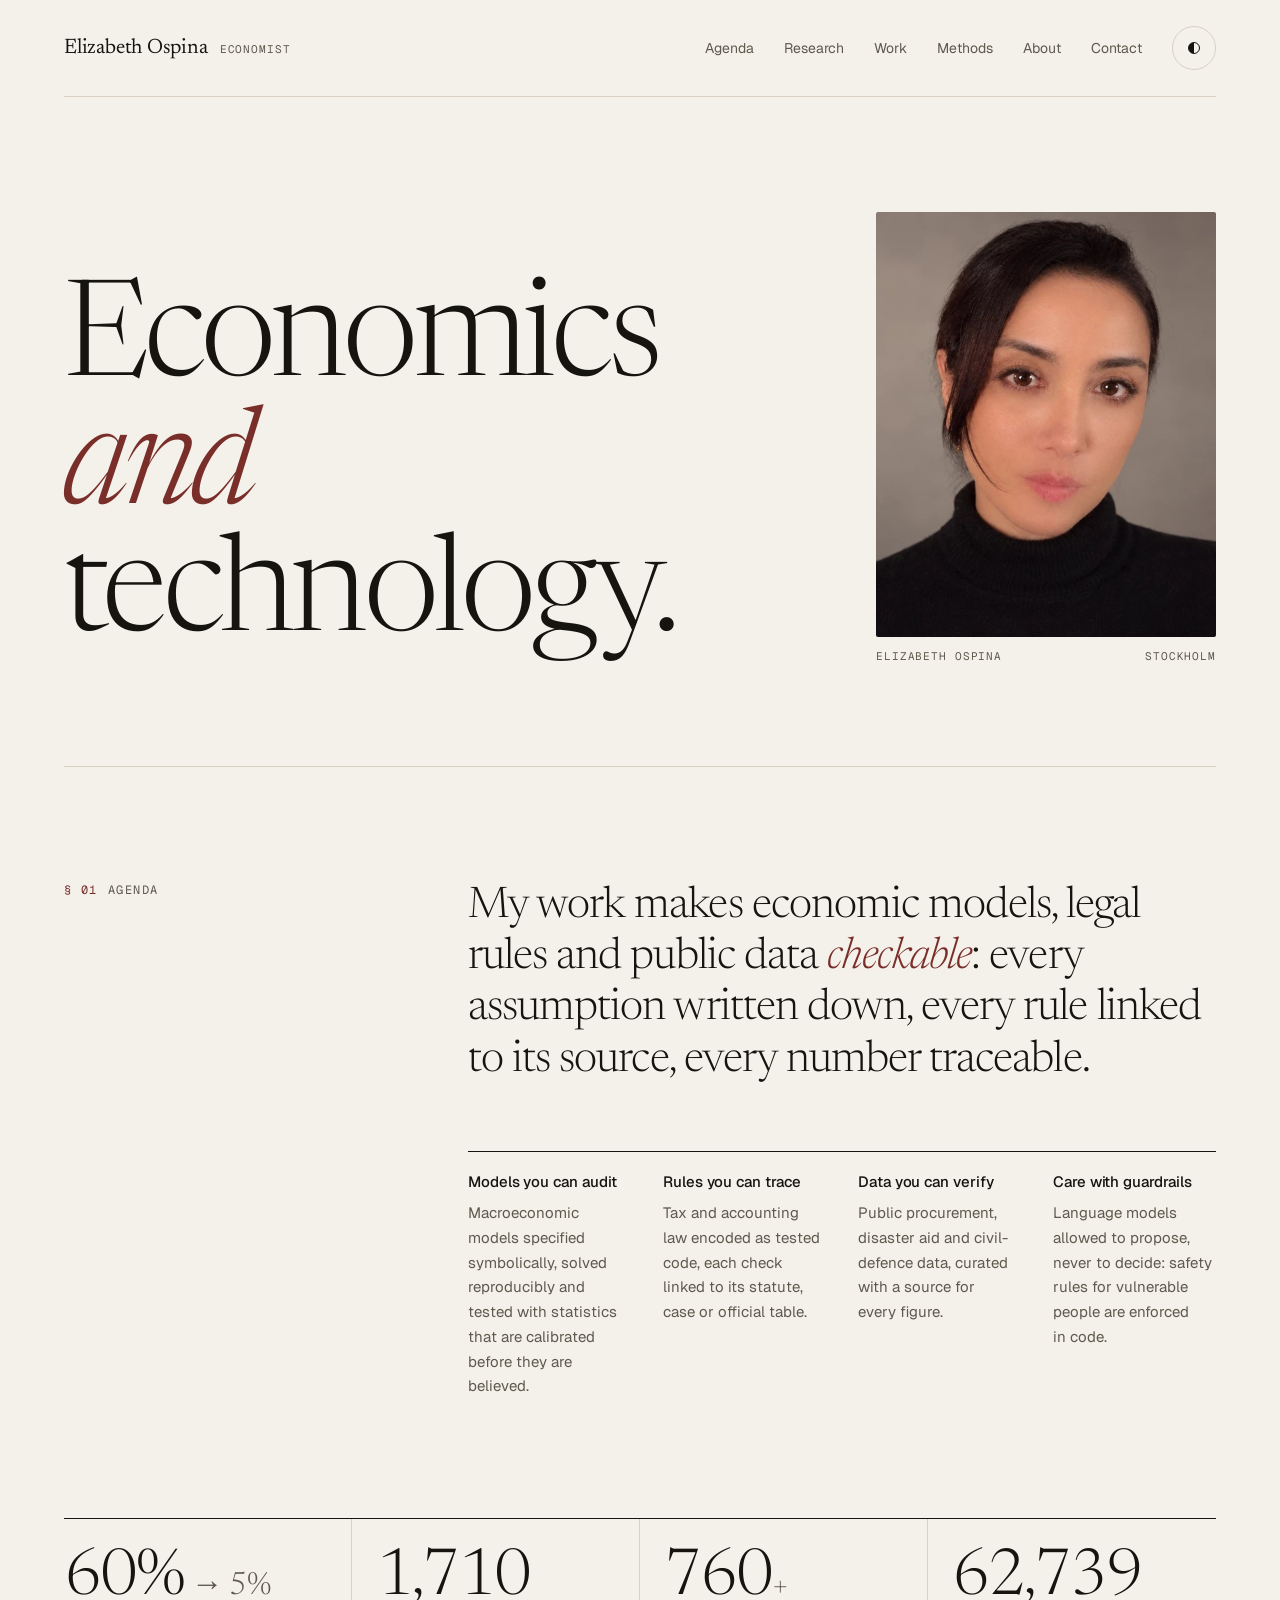
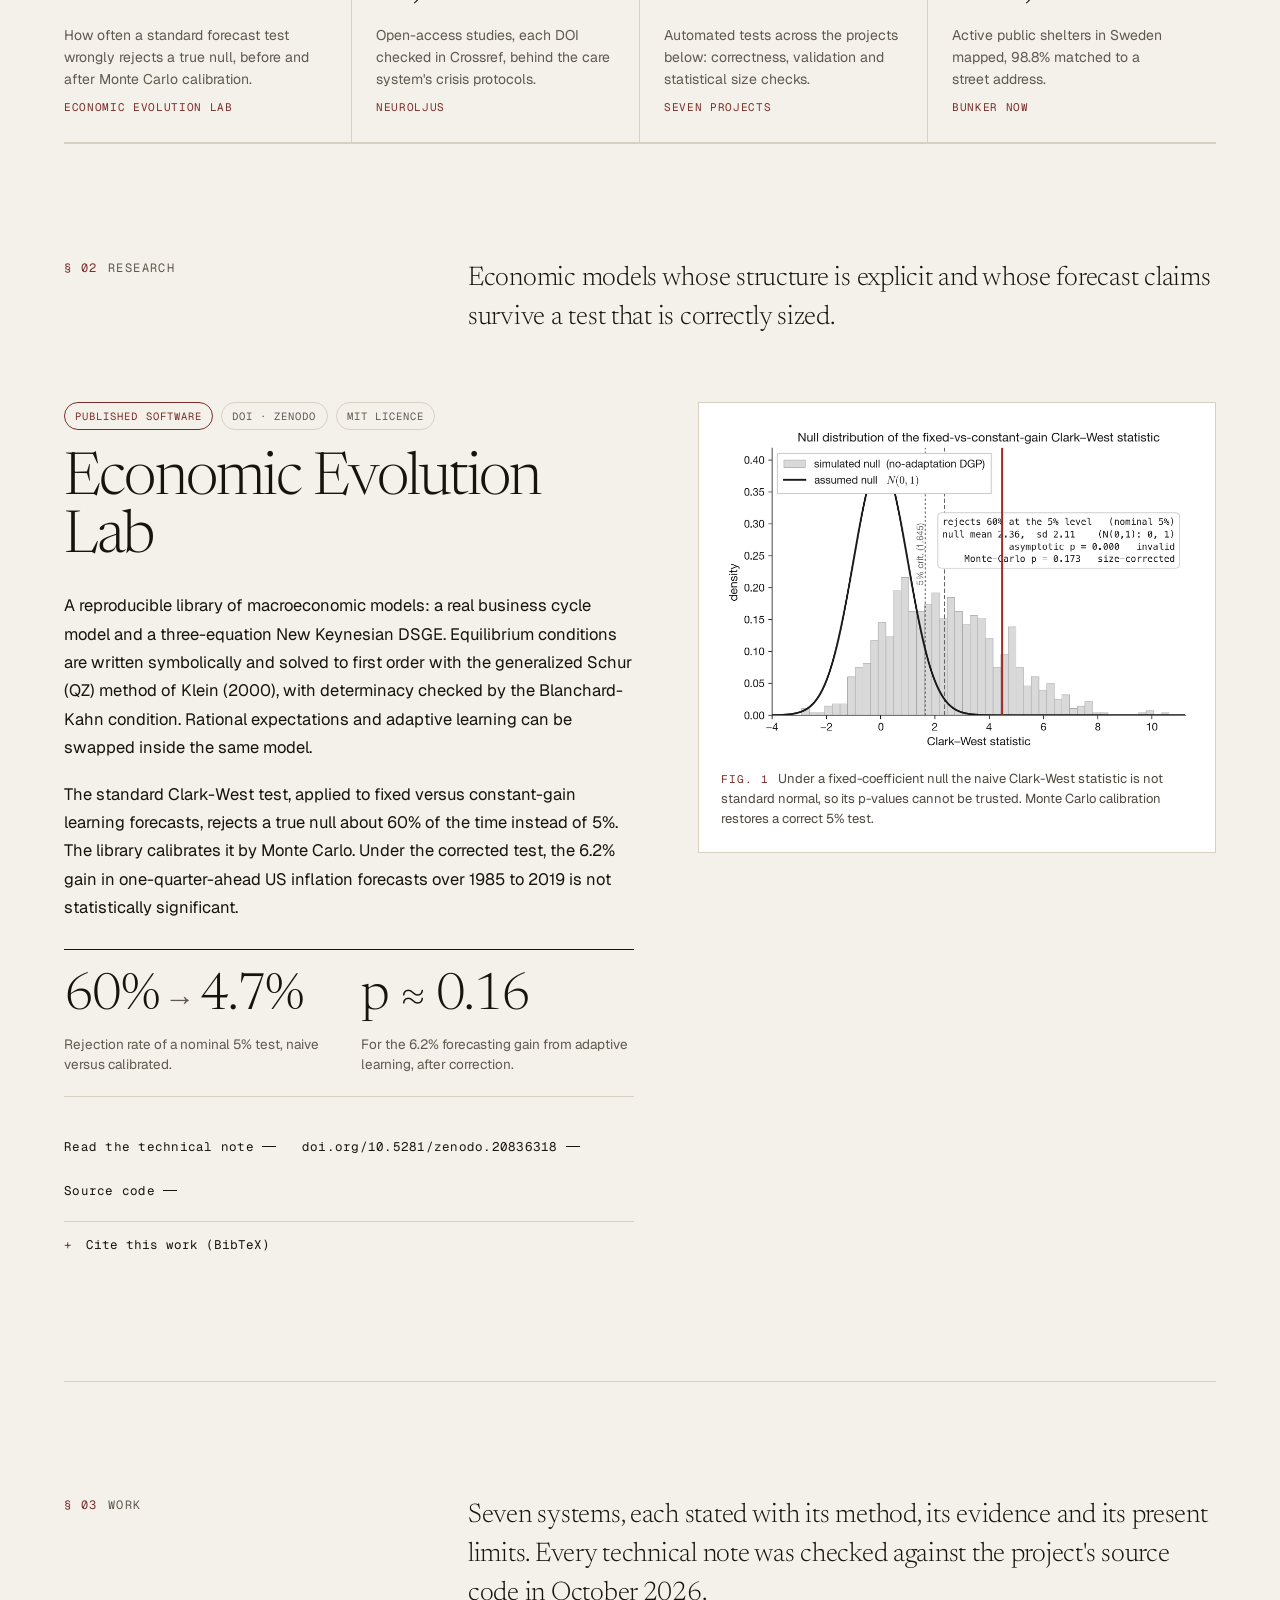
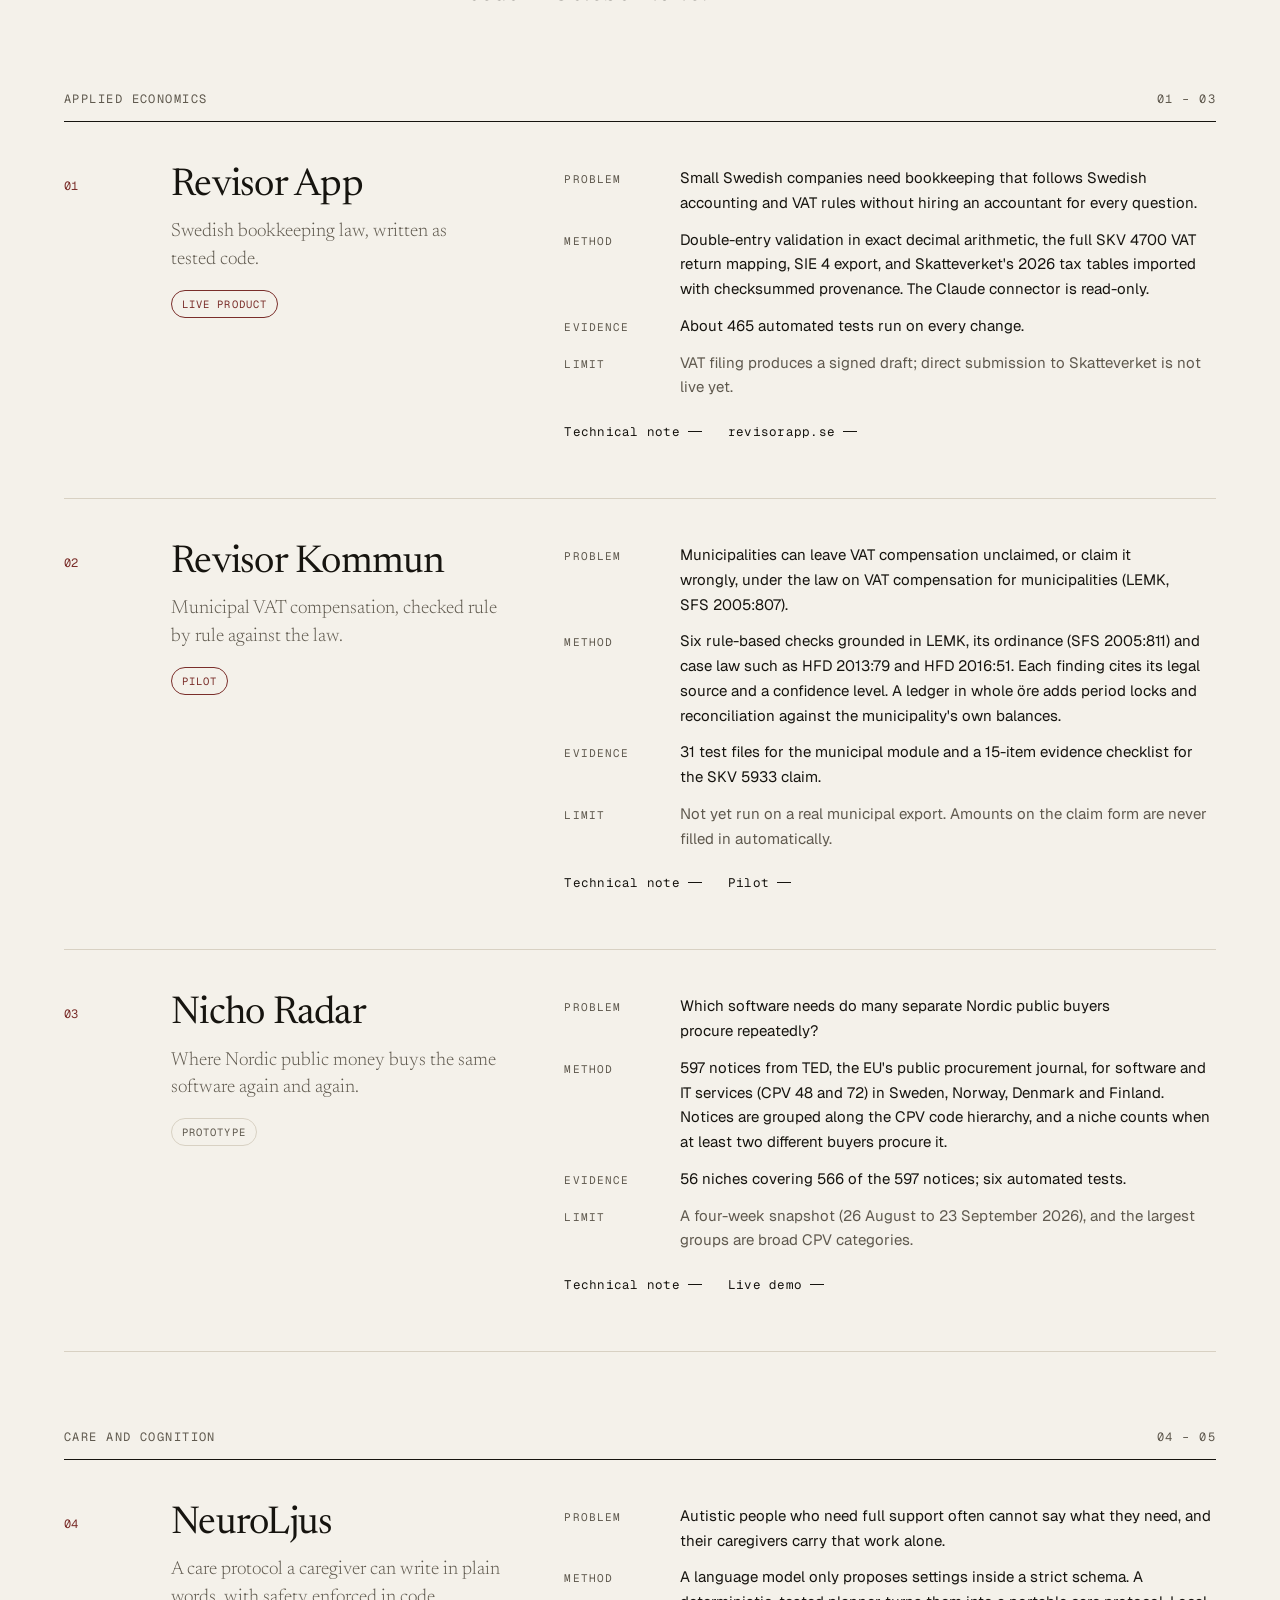
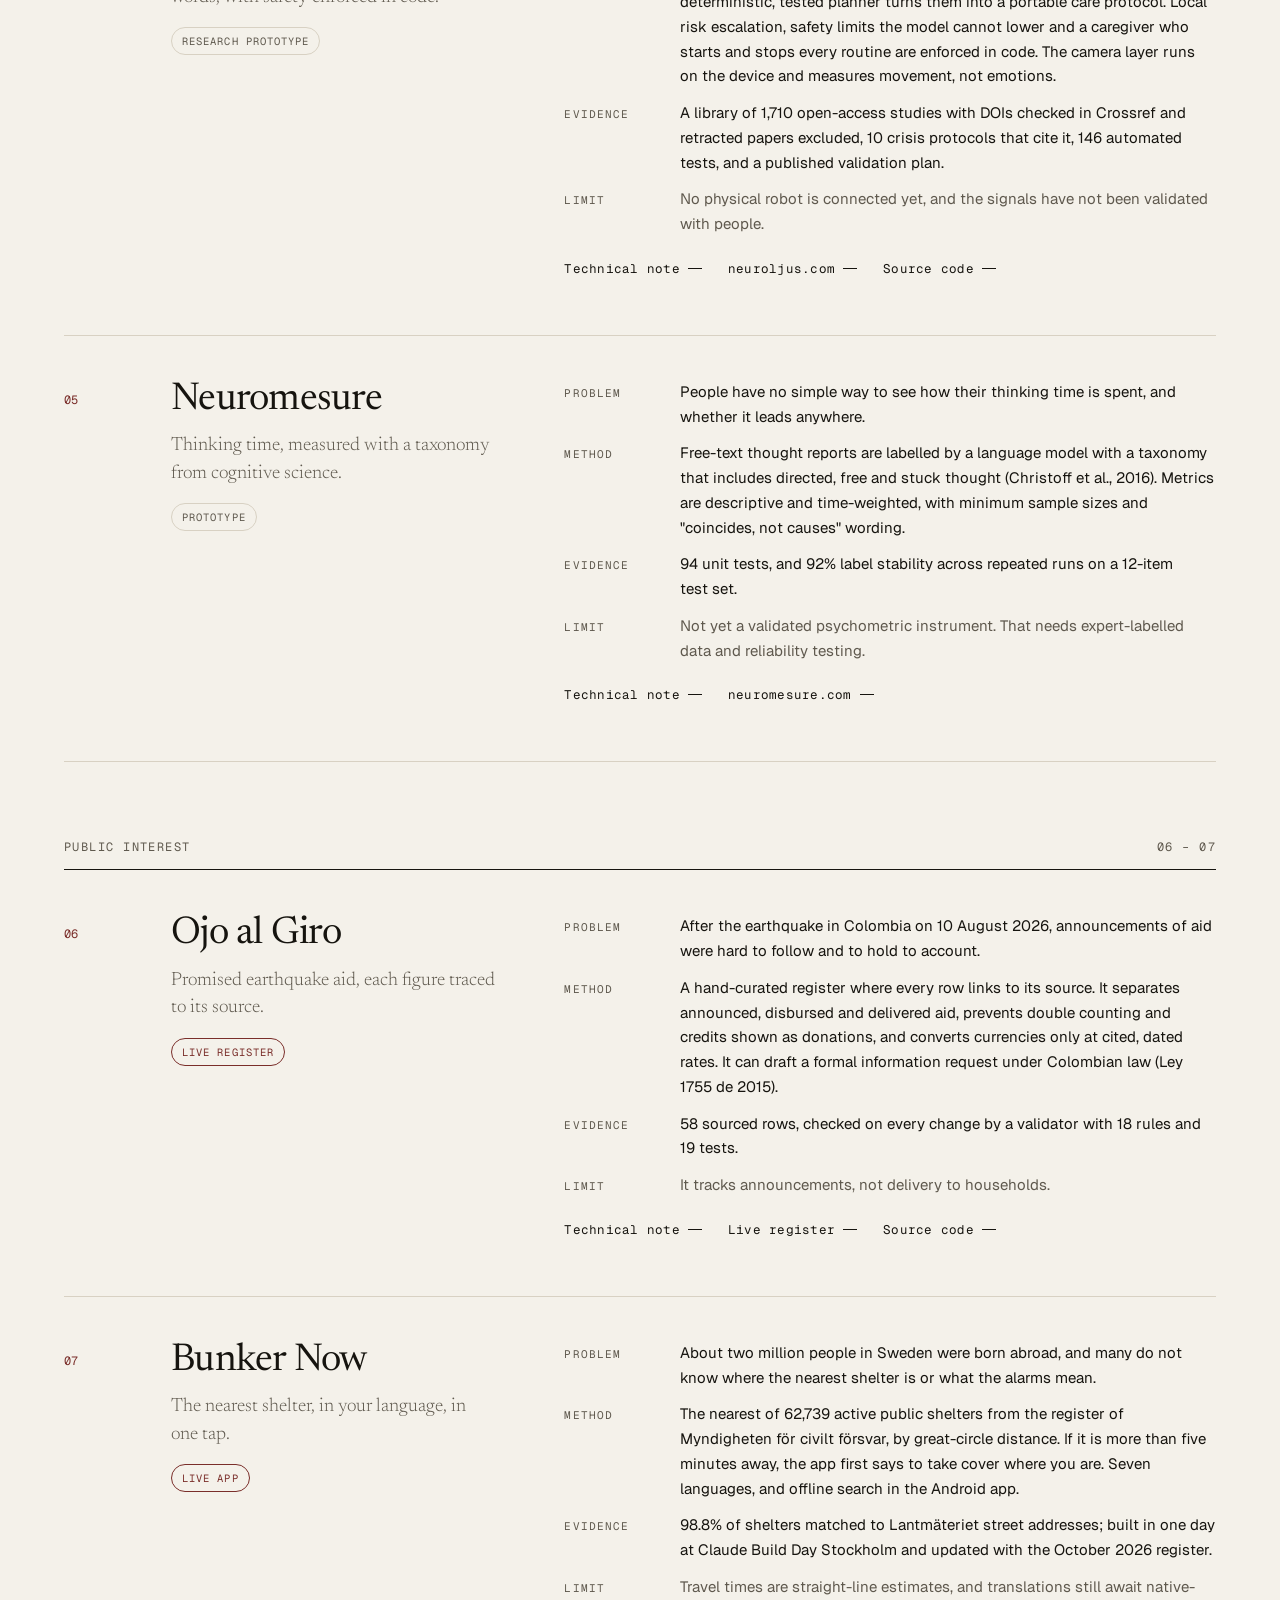
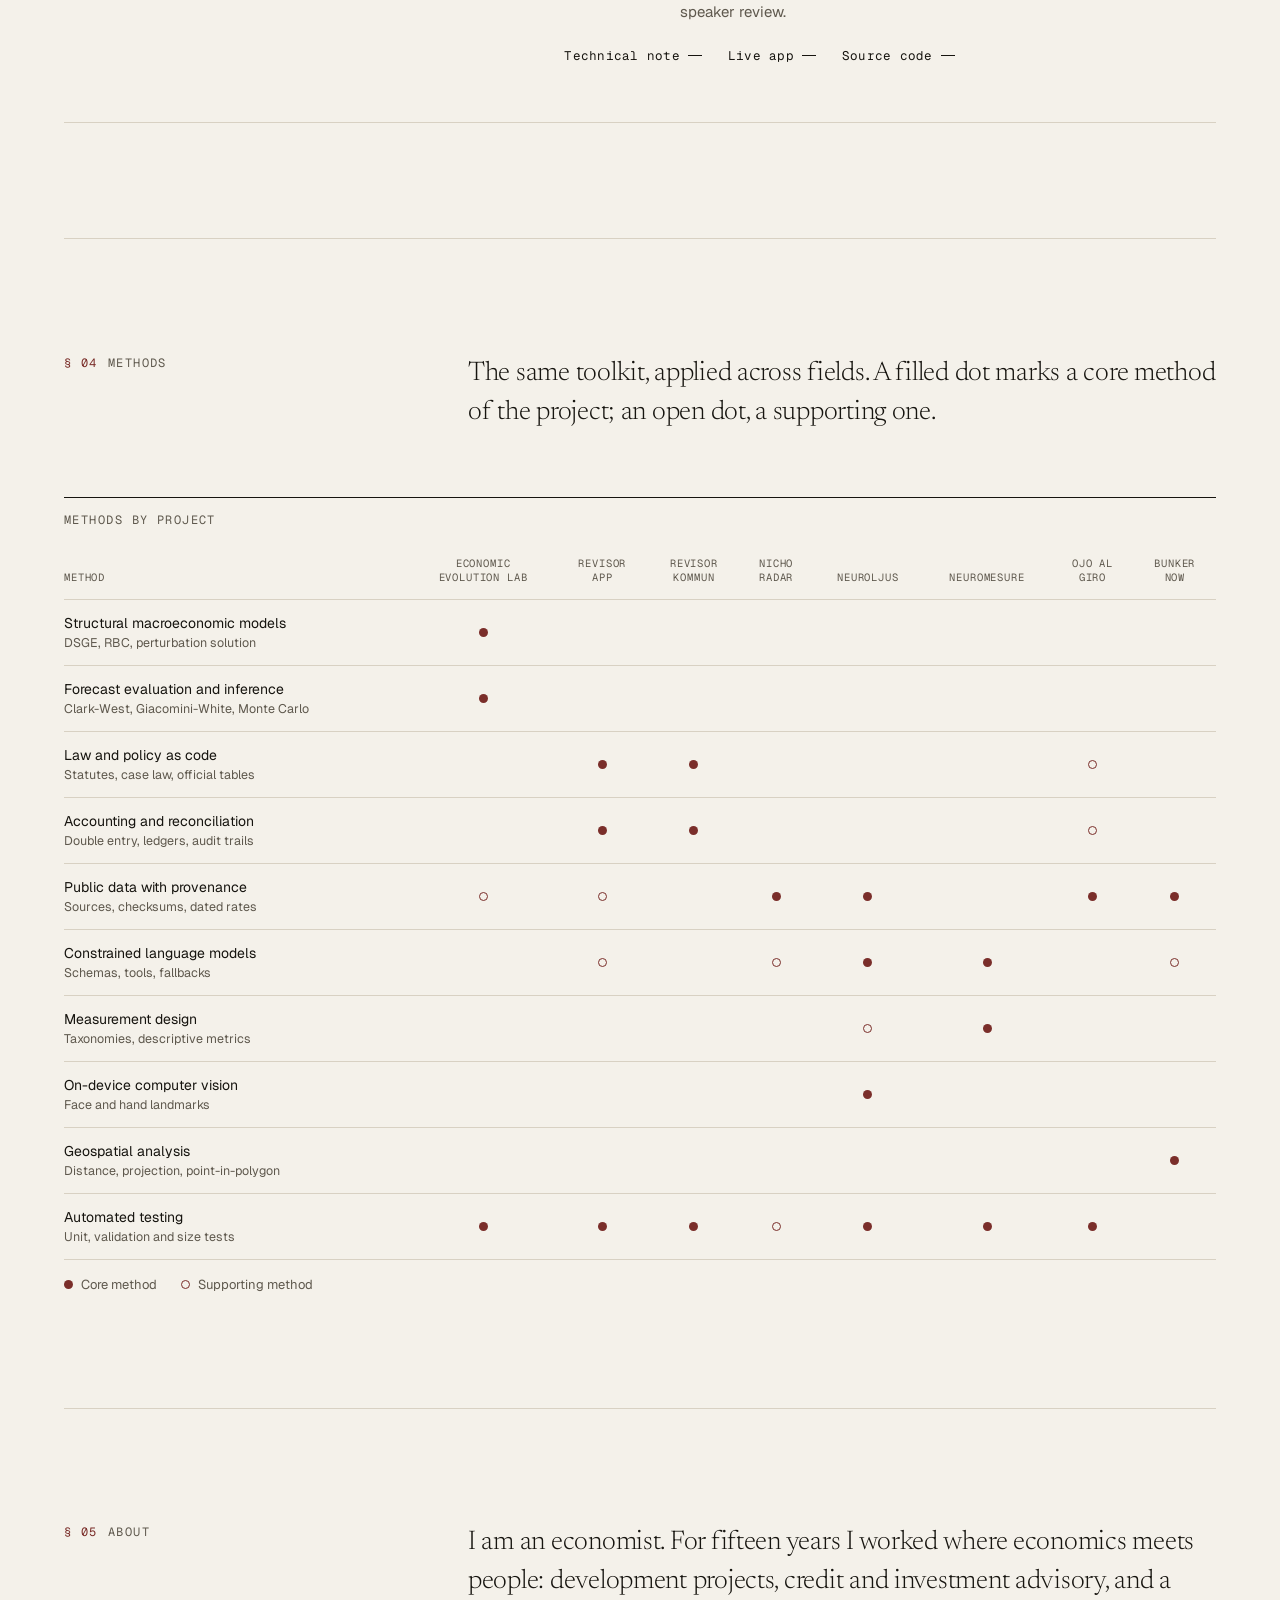
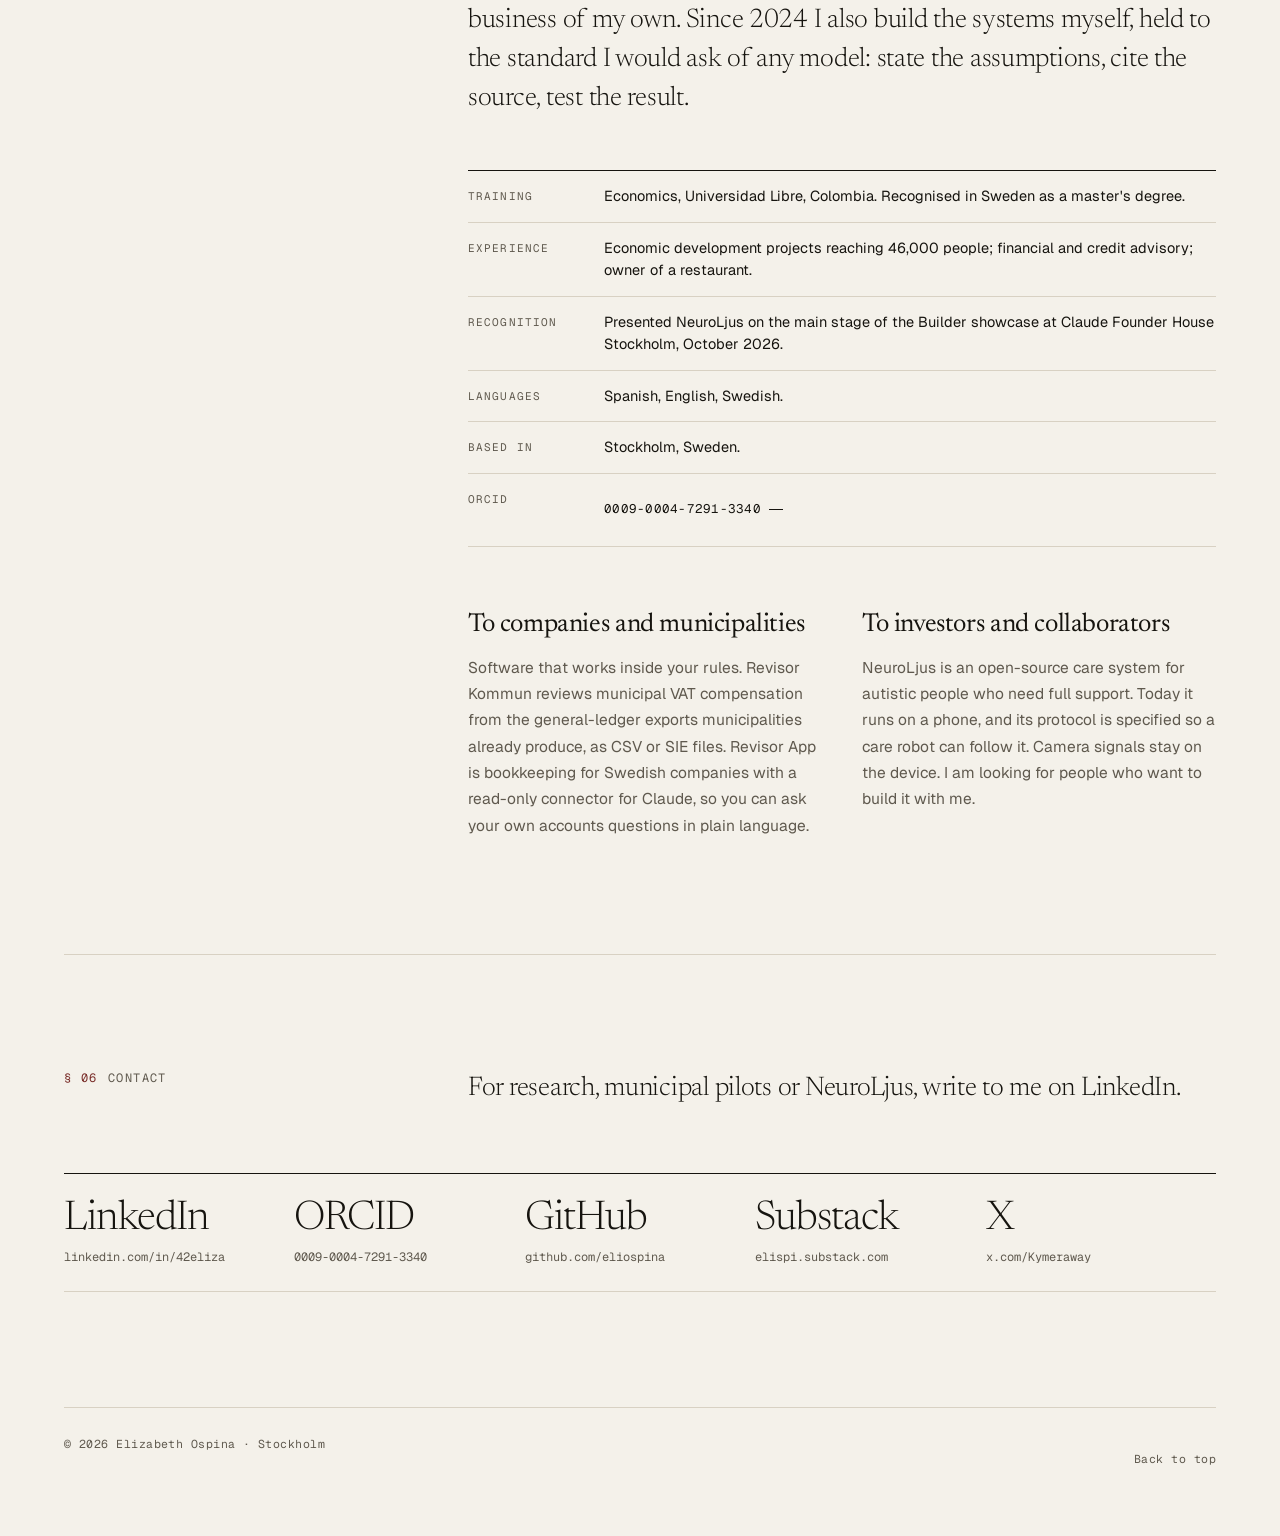
==== commit 83491cda: "Editorial redesign: agenda, key figures, methods matrix - New visual system: paper, ink and one oxbl" ====
--- a/index.html
+++ b/index.html
@@ -4,217 +4,337 @@
 <meta charset="utf-8">
 <meta name="viewport" content="width=device-width, initial-scale=1">
 <title>Elizabeth Ospina — Economics and technology</title>
-<meta name="description" content="Economist building technology: macroeconomic research with a citable DOI, Swedish bookkeeping and municipal VAT tools, a privacy-first care system and public-interest data projects. Each project is documented with its method, evidence and limits.">
+<meta name="description" content="Economist working on economic models, legal rules and public data that can be checked: macroeconomic research with a citable DOI, Swedish bookkeeping and municipal VAT systems, a privacy-first care system and public-interest data projects.">
+<meta property="og:title" content="Elizabeth Ospina — Economics and technology">
+<meta property="og:description" content="Economic models, legal rules and public data that can be checked. Research, method and evidence for every project.">
+<meta property="og:type" content="website">
+<meta property="og:image" content="https://eliospina.github.io/portrait.jpg">
 <script>(function(){var s;try{s=localStorage.getItem('eo-theme')}catch(e){}var t=s||(matchMedia('(prefers-color-scheme: dark)').matches?'dark':'light');document.documentElement.dataset.theme=t;})();</script>
 <link rel="preconnect" href="https://fonts.googleapis.com">
-<link rel="stylesheet" href="https://fonts.googleapis.com/css2?family=Newsreader:ital,opsz,wght@0,6..72,300;0,6..72,400;1,6..72,300;1,6..72,400&family=Geist:wght@400;500&family=Geist+Mono:wght@400&display=swap">
+<link rel="preconnect" href="https://fonts.gstatic.com" crossorigin>
+<link rel="stylesheet" href="https://fonts.googleapis.com/css2?family=Newsreader:ital,opsz,wght@0,6..72,300;0,6..72,400;0,6..72,500;1,6..72,300;1,6..72,400&family=Geist:wght@400;500&family=Geist+Mono:wght@400&display=swap">
 <link rel="stylesheet" href="assets/site.css">
+<script type="application/ld+json">
+{"@context":"https://schema.org","@type":"Person","name":"Elizabeth Ospina","jobTitle":"Economist","address":{"@type":"PostalAddress","addressLocality":"Stockholm","addressCountry":"SE"},"alumniOf":"Universidad Libre","knowsLanguage":["es","en","sv"],"sameAs":["https://orcid.org/0009-0004-7291-3340","https://github.com/eliospina","https://linkedin.com/in/42eliza","https://elispi.substack.com"]}
+</script>
 </head>
 <body>
 <header class="wrap site-header">
-  <a href="#top" class="brand">Elizabeth Ospina</a>
+  <a href="#top" class="brand">Elizabeth Ospina<small>Economist</small></a>
   <nav class="nav" aria-label="Main">
+    <a href="#agenda">Agenda</a>
     <a href="#research">Research</a>
     <a href="#work">Work</a>
-    <a href="#bring">What I bring</a>
-    <a href="#background">Background</a>
-    <a href="#find">Find me</a>
-    <button id="theme-toggle" type="button" aria-label="Toggle theme"><span></span></button>
+    <a href="#methods">Methods</a>
+    <a href="#about">About</a>
+    <a href="#contact">Contact</a>
+    <button id="theme-toggle" type="button" aria-label="Toggle light and dark theme"><span></span></button>
   </nav>
 </header>
 
 <main>
   <section id="top" class="wrap hero">
     <div class="hero-grid">
-      <h1>Economics <em>and</em> technology.</h1>
-      <div class="portrait">
-        <img src="portrait.jpg" alt="Elizabeth Ospina" onerror="this.parentNode.remove()">
+      <h1 class="h-display">Economics <em>and</em> technology.</h1>
+      <figure class="portrait">
+        <div class="frame"><img src="portrait.jpg" alt="Portrait of Elizabeth Ospina" width="340" height="425"></div>
+        <figcaption><span>Elizabeth Ospina</span><span>Stockholm</span></figcaption>
+      </figure>
+    </div>
+  </section>
+
+  <section id="agenda" class="wrap section">
+    <div class="agenda">
+      <p class="eyebrow"><span class="sec">§ 01</span>Agenda</p>
+      <div>
+        <p class="statement">My work makes economic models, legal rules and public data <em>checkable</em>: every assumption written down, every rule linked to its source, every number traceable.</p>
+        <div class="pillars">
+          <div class="pillar"><h3>Models you can audit</h3><p>Macroeconomic models specified symbolically, solved reproducibly and tested with statistics that are calibrated before they are believed.</p></div>
+          <div class="pillar"><h3>Rules you can trace</h3><p>Tax and accounting law encoded as tested code, each check linked to its statute, case or official table.</p></div>
+          <div class="pillar"><h3>Data you can verify</h3><p>Public procurement, disaster aid and civil-defence data, curated with a source for every figure.</p></div>
+          <div class="pillar"><h3>Care with guardrails</h3><p>Language models allowed to propose, never to decide: safety rules for vulnerable people are enforced in code.</p></div>
+        </div>
       </div>
     </div>
   </section>
 
-  <section id="research" class="wrap">
-    <div class="section">
-      <h2 class="label">Research</h2>
-      <div class="section-body">
-        <div class="feature">
-          <div>
-            <span class="status">Published software · DOI</span>
-            <h3 style="margin-top:16px">Economic Evolution Lab</h3>
-            <p>A reproducible library of macroeconomic models: a real business cycle model and a three-equation New Keynesian DSGE. The equilibrium conditions are written symbolically and solved to first order with the generalized Schur (QZ) method of Klein (2000), with determinacy checked by the Blanchard-Kahn condition. Rational expectations and adaptive learning can be swapped inside the same model.</p>
-            <p>The main finding is methodological. Comparing a fixed forecast with a constant-gain learning forecast using the standard Clark-West test rejects a true null about 60% of the time instead of 5%. The library calibrates the test by Monte Carlo, and under the corrected test the 6.2% gain in one-quarter-ahead US inflation forecasts over 1985 to 2019 is not statistically significant.</p>
-            <div class="links" style="margin-top:0">
-              <a href="work/economic-evolution-lab.html">Technical note</a>
-              <a href="https://doi.org/10.5281/zenodo.20836318" target="_blank" rel="noopener">DOI 10.5281/zenodo.20836318</a>
-              <a href="https://github.com/eliospina/economic-evolution-lab" target="_blank" rel="noopener">Code</a>
-            </div>
-          </div>
-          <figure class="figure">
-            <img src="assets/eel/size_gate.png" alt="Distribution of the Clark-West statistic under the null compared with a standard normal: the naive test is oversized, so the statistic is calibrated by Monte Carlo." loading="lazy">
-            <figcaption>Under a fixed-coefficient null, the naive Clark-West statistic is not standard normal. Monte Carlo calibration restores a correct 5% test.</figcaption>
-          </figure>
-        </div>
+  <section class="wrap" aria-label="Key figures">
+    <div class="figures">
+      <div class="fig-item"><span class="value num">60%<small> → 5%</small></span><span class="what">How often a standard forecast test wrongly rejects a true null, before and after Monte Carlo calibration.</span><span class="src">Economic Evolution Lab</span></div>
+      <div class="fig-item"><span class="value num">1,710</span><span class="what">Open-access studies, each DOI checked in Crossref, behind the care system's crisis protocols.</span><span class="src">NeuroLjus</span></div>
+      <div class="fig-item"><span class="value num">760<small>+</small></span><span class="what">Automated tests across the projects below: correctness, validation and statistical size checks.</span><span class="src">Seven projects</span></div>
+      <div class="fig-item"><span class="value num">62,739</span><span class="what">Active public shelters in Sweden mapped, 98.8% matched to a street address.</span><span class="src">Bunker Now</span></div>
+    </div>
+  </section>
+
+  <section id="research" class="wrap section">
+    <div class="section-head">
+      <p class="eyebrow"><span class="sec">§ 02</span>Research</p>
+      <p class="lead">Economic models whose structure is explicit and whose forecast claims survive a test that is correctly sized.</p>
+    </div>
+    <div class="research">
+      <div>
+        <div class="tag-row"><span class="tag accent">Published software</span><span class="tag">DOI · Zenodo</span><span class="tag">MIT licence</span></div>
+        <h3>Economic Evolution Lab</h3>
+        <p>A reproducible library of macroeconomic models: a real business cycle model and a three-equation New Keynesian DSGE. Equilibrium conditions are written symbolically and solved to first order with the generalized Schur (QZ) method of Klein (2000), with determinacy checked by the Blanchard-Kahn condition. Rational expectations and adaptive learning can be swapped inside the same model.</p>
+        <p>The standard Clark-West test, applied to fixed versus constant-gain learning forecasts, rejects a true null about 60% of the time instead of 5%. The library calibrates it by Monte Carlo. Under the corrected test, the 6.2% gain in one-quarter-ahead US inflation forecasts over 1985 to 2019 is not statistically significant.</p>
+        <div class="finding">
+          <div><span class="value num">60%<span class="arrow">→</span>4.7%</span><span class="what">Rejection rate of a nominal 5% test, naive versus calibrated.</span></div>
+          <div><span class="value num">p ≈ 0.16</span><span class="what">For the 6.2% forecasting gain from adaptive learning, after correction.</span></div>
+        </div>
+        <div class="links">
+          <a class="textlink" href="work/economic-evolution-lab.html">Read the technical note</a>
+          <a class="textlink" href="https://doi.org/10.5281/zenodo.20836318" target="_blank" rel="noopener">doi.org/10.5281/zenodo.20836318</a>
+          <a class="textlink" href="https://github.com/eliospina/economic-evolution-lab" target="_blank" rel="noopener">Source code</a>
+        </div>
+        <details class="cite">
+          <summary>Cite this work (BibTeX)</summary>
+<pre>@software{ospina_2026_eel,
+  author    = {Ospina, Elizabeth},
+  title     = {Economic Evolution Lab (EEL)},
+  version   = {0.1.0},
+  year      = {2026},
+  publisher = {Zenodo},
+  doi       = {10.5281/zenodo.20836318},
+  url       = {https://doi.org/10.5281/zenodo.20836318}
+}</pre>
+        </details>
       </div>
-    </div>
-  </section>
-
-  <section id="work" class="wrap">
-    <div class="section">
-      <h2 class="label">Work</h2>
-      <div class="section-body">
-        <p class="lede">Each project below states its method, its evidence and its current limits. Every technical note was checked against the project's source code in October 2026.</p>
-
-        <h3 class="label group-title">Applied economics</h3>
-
-        <article class="card">
-          <div class="card-head">
-            <h3>Revisor App</h3>
-            <span class="status">Live product</span>
-          </div>
+      <figure class="plate">
+        <img src="assets/eel/size_gate.png" alt="Histogram of the Clark-West statistic under a no-adaptation null, shifted well to the right of the standard normal curve the naive test assumes." width="1832" height="1283">
+        <figcaption><b>Fig. 1</b>Under a fixed-coefficient null the naive Clark-West statistic is not standard normal, so its p-values cannot be trusted. Monte Carlo calibration restores a correct 5% test.</figcaption>
+      </figure>
+    </div>
+  </section>
+
+  <section id="work" class="wrap section">
+    <div class="section-head">
+      <p class="eyebrow"><span class="sec">§ 03</span>Work</p>
+      <p class="lead">Seven systems, each stated with its method, its evidence and its present limits. Every technical note was checked against the project's source code in October 2026.</p>
+    </div>
+
+    <div class="group">
+      <div class="group-head"><p class="eyebrow">Applied economics</p><p class="eyebrow">01 – 03</p></div>
+
+      <article class="project">
+        <div class="idx">01</div>
+        <div>
+          <h3>Revisor App</h3>
+          <p class="claim">Swedish bookkeeping law, written as tested code.</p>
+          <span class="tag accent">Live product</span>
+        </div>
+        <div class="detail">
           <dl>
             <dt>Problem</dt><dd>Small Swedish companies need bookkeeping that follows Swedish accounting and VAT rules without hiring an accountant for every question.</dd>
-            <dt>Method</dt><dd>Swedish rules encoded as deterministic, tested code: double-entry validation in exact decimal arithmetic, the full SKV 4700 VAT return mapping, SIE 4 export, and 2026 tax tables imported from Skatteverket with checksummed provenance. The Claude connector is read-only.</dd>
-            <dt>Evidence</dt><dd>About 465 automated tests run in continuous integration.</dd>
-            <dt>Limit</dt><dd>VAT filing produces a signed draft; direct submission to Skatteverket is not live yet.</dd>
-          </dl>
-          <div class="links"><a href="work/revisor.html">Technical note</a><a href="https://revisorapp.se" target="_blank" rel="noopener">revisorapp.se</a></div>
-        </article>
-
-        <article class="card">
-          <div class="card-head">
-            <h3>Revisor Kommun</h3>
-            <span class="status">Pilot</span>
-          </div>
+            <dt>Method</dt><dd>Double-entry validation in exact decimal arithmetic, the full SKV 4700 VAT return mapping, SIE 4 export, and Skatteverket's 2026 tax tables imported with checksummed provenance. The Claude connector is read-only.</dd>
+            <dt>Evidence</dt><dd>About 465 automated tests run on every change.</dd>
+            <dt>Limit</dt><dd class="limit">VAT filing produces a signed draft; direct submission to Skatteverket is not live yet.</dd>
+          </dl>
+          <div class="links"><a class="textlink" href="work/revisor.html">Technical note</a><a class="textlink" href="https://revisorapp.se" target="_blank" rel="noopener">revisorapp.se</a></div>
+        </div>
+      </article>
+
+      <article class="project">
+        <div class="idx">02</div>
+        <div>
+          <h3>Revisor Kommun</h3>
+          <p class="claim">Municipal VAT compensation, checked rule by rule against the law.</p>
+          <span class="tag accent">Pilot</span>
+        </div>
+        <div class="detail">
           <dl>
             <dt>Problem</dt><dd>Municipalities can leave VAT compensation unclaimed, or claim it wrongly, under the law on VAT compensation for municipalities (LEMK, SFS 2005:807).</dd>
             <dt>Method</dt><dd>Six rule-based checks grounded in LEMK, its ordinance (SFS 2005:811) and case law such as HFD 2013:79 and HFD 2016:51. Each finding cites its legal source and a confidence level. A ledger in whole öre adds period locks and reconciliation against the municipality's own balances.</dd>
             <dt>Evidence</dt><dd>31 test files for the municipal module and a 15-item evidence checklist for the SKV 5933 claim.</dd>
-            <dt>Limit</dt><dd>Not yet run on a real municipal export. Amounts on the claim form are never filled in automatically.</dd>
-          </dl>
-          <div class="links"><a href="work/revisor.html#kommun">Technical note</a><a href="https://revisorapp.se/kommun/pilot" target="_blank" rel="noopener">Pilot</a></div>
-        </article>
-
-        <article class="card">
-          <div class="card-head">
-            <h3>Nicho Radar</h3>
-            <span class="status">Prototype</span>
-          </div>
-          <dl>
-            <dt>Problem</dt><dd>Which software needs do many separate Nordic public buyers procure again and again?</dd>
+            <dt>Limit</dt><dd class="limit">Not yet run on a real municipal export. Amounts on the claim form are never filled in automatically.</dd>
+          </dl>
+          <div class="links"><a class="textlink" href="work/revisor.html#kommun">Technical note</a><a class="textlink" href="https://revisorapp.se/kommun/pilot" target="_blank" rel="noopener">Pilot</a></div>
+        </div>
+      </article>
+
+      <article class="project">
+        <div class="idx">03</div>
+        <div>
+          <h3>Nicho Radar</h3>
+          <p class="claim">Where Nordic public money buys the same software again and again.</p>
+          <span class="tag">Prototype</span>
+        </div>
+        <div class="detail">
+          <dl>
+            <dt>Problem</dt><dd>Which software needs do many separate Nordic public buyers procure repeatedly?</dd>
             <dt>Method</dt><dd>597 notices from TED, the EU's public procurement journal, for software and IT services (CPV 48 and 72) in Sweden, Norway, Denmark and Finland. Notices are grouped along the CPV code hierarchy, and a niche counts when at least two different buyers procure it.</dd>
             <dt>Evidence</dt><dd>56 niches covering 566 of the 597 notices; six automated tests.</dd>
-            <dt>Limit</dt><dd>A four-week snapshot (26 August to 23 September 2026), and the largest groups are broad CPV categories.</dd>
-          </dl>
-          <div class="links"><a href="work/nicho-radar.html">Technical note</a><a href="https://nordic-nicho-radar.vercel.app" target="_blank" rel="noopener">Live demo</a></div>
-        </article>
-
-        <h3 class="label group-title">Care and cognition</h3>
-
-        <article class="card">
-          <div class="card-head">
-            <h3>NeuroLjus</h3>
-            <span class="status">Research prototype</span>
-          </div>
+            <dt>Limit</dt><dd class="limit">A four-week snapshot (26 August to 23 September 2026), and the largest groups are broad CPV categories.</dd>
+          </dl>
+          <div class="links"><a class="textlink" href="work/nicho-radar.html">Technical note</a><a class="textlink" href="https://nordic-nicho-radar.vercel.app" target="_blank" rel="noopener">Live demo</a></div>
+        </div>
+      </article>
+    </div>
+
+    <div class="group">
+      <div class="group-head"><p class="eyebrow">Care and cognition</p><p class="eyebrow">04 – 05</p></div>
+
+      <article class="project">
+        <div class="idx">04</div>
+        <div>
+          <h3>NeuroLjus</h3>
+          <p class="claim">A care protocol a caregiver can write in plain words, with safety enforced in code.</p>
+          <span class="tag">Research prototype</span>
+        </div>
+        <div class="detail">
           <dl>
             <dt>Problem</dt><dd>Autistic people who need full support often cannot say what they need, and their caregivers carry that work alone.</dd>
-            <dt>Method</dt><dd>A language model only proposes settings inside a strict schema. A deterministic, tested planner turns them into a portable care protocol. Safety rules are enforced in code: local risk escalation, safety limits the model cannot lower, and a caregiver who starts and stops every routine. The camera layer runs on the device and measures movement, not emotions.</dd>
+            <dt>Method</dt><dd>A language model only proposes settings inside a strict schema. A deterministic, tested planner turns them into a portable care protocol. Local risk escalation, safety limits the model cannot lower and a caregiver who starts and stops every routine are enforced in code. The camera layer runs on the device and measures movement, not emotions.</dd>
             <dt>Evidence</dt><dd>A library of 1,710 open-access studies with DOIs checked in Crossref and retracted papers excluded, 10 crisis protocols that cite it, 146 automated tests, and a published validation plan.</dd>
-            <dt>Limit</dt><dd>No physical robot is connected yet, and the signals have not been validated with people.</dd>
-          </dl>
-          <div class="links"><a href="work/neuroljus.html">Technical note</a><a href="https://neuroljus.com" target="_blank" rel="noopener">neuroljus.com</a><a href="https://github.com/eliospina/neuroljus-canon-stable" target="_blank" rel="noopener">Code</a></div>
-        </article>
-
-        <article class="card">
-          <div class="card-head">
-            <h3>Neuromesure</h3>
-            <span class="status">Prototype</span>
-          </div>
+            <dt>Limit</dt><dd class="limit">No physical robot is connected yet, and the signals have not been validated with people.</dd>
+          </dl>
+          <div class="links"><a class="textlink" href="work/neuroljus.html">Technical note</a><a class="textlink" href="https://neuroljus.com" target="_blank" rel="noopener">neuroljus.com</a><a class="textlink" href="https://github.com/eliospina/neuroljus-canon-stable" target="_blank" rel="noopener">Source code</a></div>
+        </div>
+      </article>
+
+      <article class="project">
+        <div class="idx">05</div>
+        <div>
+          <h3>Neuromesure</h3>
+          <p class="claim">Thinking time, measured with a taxonomy from cognitive science.</p>
+          <span class="tag">Prototype</span>
+        </div>
+        <div class="detail">
           <dl>
             <dt>Problem</dt><dd>People have no simple way to see how their thinking time is spent, and whether it leads anywhere.</dd>
-            <dt>Method</dt><dd>Free-text thought reports are labelled by a language model with a taxonomy drawn from cognitive science, including directed, free and stuck thought (Christoff et al., 2016). Metrics are descriptive and time-weighted, with minimum sample sizes and "coincides, not causes" wording.</dd>
+            <dt>Method</dt><dd>Free-text thought reports are labelled by a language model with a taxonomy that includes directed, free and stuck thought (Christoff et al., 2016). Metrics are descriptive and time-weighted, with minimum sample sizes and "coincides, not causes" wording.</dd>
             <dt>Evidence</dt><dd>94 unit tests, and 92% label stability across repeated runs on a 12-item test set.</dd>
-            <dt>Limit</dt><dd>Not yet a validated psychometric instrument. That needs expert-labelled data and reliability testing.</dd>
-          </dl>
-          <div class="links"><a href="work/neuromesure.html">Technical note</a><a href="https://neuromesure.com" target="_blank" rel="noopener">neuromesure.com</a></div>
-        </article>
-
-        <h3 class="label group-title">Public interest</h3>
-
-        <article class="card">
-          <div class="card-head">
-            <h3>Ojo al Giro</h3>
-            <span class="status">Live register</span>
-          </div>
+            <dt>Limit</dt><dd class="limit">Not yet a validated psychometric instrument. That needs expert-labelled data and reliability testing.</dd>
+          </dl>
+          <div class="links"><a class="textlink" href="work/neuromesure.html">Technical note</a><a class="textlink" href="https://neuromesure.com" target="_blank" rel="noopener">neuromesure.com</a></div>
+        </div>
+      </article>
+    </div>
+
+    <div class="group">
+      <div class="group-head"><p class="eyebrow">Public interest</p><p class="eyebrow">06 – 07</p></div>
+
+      <article class="project">
+        <div class="idx">06</div>
+        <div>
+          <h3>Ojo al Giro</h3>
+          <p class="claim">Promised earthquake aid, each figure traced to its source.</p>
+          <span class="tag accent">Live register</span>
+        </div>
+        <div class="detail">
           <dl>
             <dt>Problem</dt><dd>After the earthquake in Colombia on 10 August 2026, announcements of aid were hard to follow and to hold to account.</dd>
             <dt>Method</dt><dd>A hand-curated register where every row links to its source. It separates announced, disbursed and delivered aid, prevents double counting and credits shown as donations, and converts currencies only at cited, dated rates. It can draft a formal information request under Colombian law (Ley 1755 de 2015).</dd>
             <dt>Evidence</dt><dd>58 sourced rows, checked on every change by a validator with 18 rules and 19 tests.</dd>
-            <dt>Limit</dt><dd>It tracks announcements, not delivery to households.</dd>
-          </dl>
-          <div class="links"><a href="work/ojo-al-giro.html">Technical note</a><a href="https://ojo-al-giro.vercel.app" target="_blank" rel="noopener">Live site</a><a href="https://github.com/eliospina/ojo-al-giro" target="_blank" rel="noopener">Code</a></div>
-        </article>
-
-        <article class="card">
-          <div class="card-head">
-            <h3>Bunker Now</h3>
-            <span class="status">Live app</span>
+            <dt>Limit</dt><dd class="limit">It tracks announcements, not delivery to households.</dd>
+          </dl>
+          <div class="links"><a class="textlink" href="work/ojo-al-giro.html">Technical note</a><a class="textlink" href="https://ojo-al-giro.vercel.app" target="_blank" rel="noopener">Live register</a><a class="textlink" href="https://github.com/eliospina/ojo-al-giro" target="_blank" rel="noopener">Source code</a></div>
+        </div>
+      </article>
+
+      <article class="project">
+        <div class="idx">07</div>
+        <div>
+          <h3>Bunker Now</h3>
+          <p class="claim">The nearest shelter, in your language, in one tap.</p>
+          <span class="tag accent">Live app</span>
+        </div>
+        <div class="detail">
+          <dl>
+            <dt>Problem</dt><dd>About two million people in Sweden were born abroad, and many do not know where the nearest shelter is or what the alarms mean.</dd>
+            <dt>Method</dt><dd>The nearest of 62,739 active public shelters from the register of Myndigheten för civilt försvar, by great-circle distance. If it is more than five minutes away, the app first says to take cover where you are. Seven languages, and offline search in the Android app.</dd>
+            <dt>Evidence</dt><dd>98.8% of shelters matched to Lantmäteriet street addresses; built in one day at Claude Build Day Stockholm and updated with the October 2026 register.</dd>
+            <dt>Limit</dt><dd class="limit">Travel times are straight-line estimates, and translations still await native-speaker review.</dd>
+          </dl>
+          <div class="links"><a class="textlink" href="work/bunker-now.html">Technical note</a><a class="textlink" href="https://shelter-now-eta.vercel.app/" target="_blank" rel="noopener">Live app</a><a class="textlink" href="https://github.com/eliospina/shelter-now" target="_blank" rel="noopener">Source code</a></div>
+        </div>
+      </article>
+    </div>
+  </section>
+
+  <section id="methods" class="wrap section">
+    <div class="section-head">
+      <p class="eyebrow"><span class="sec">§ 04</span>Methods</p>
+      <p class="lead">The same toolkit, applied across fields. A filled dot marks a core method of the project; an open dot, a supporting one.</p>
+    </div>
+    <div class="matrix-box">
+      <table class="matrix">
+        <caption class="eyebrow" style="text-align:left;padding:14px 0">Methods by project</caption>
+        <thead>
+          <tr>
+            <th scope="col" style="text-align:left;padding-left:0">Method</th>
+            <th scope="col">Economic<br>Evolution Lab</th>
+            <th scope="col">Revisor<br>App</th>
+            <th scope="col">Revisor<br>Kommun</th>
+            <th scope="col">Nicho<br>Radar</th>
+            <th scope="col">Neuro­Ljus</th>
+            <th scope="col">Neuro­mesure</th>
+            <th scope="col">Ojo al<br>Giro</th>
+            <th scope="col">Bunker<br>Now</th>
+          </tr>
+        </thead>
+        <tbody>
+          <tr><th scope="row">Structural macroeconomic models<span>DSGE, RBC, perturbation solution</span></th><td><span class="dot" role="img" aria-label="core"></span></td><td></td><td></td><td></td><td></td><td></td><td></td><td></td></tr>
+          <tr><th scope="row">Forecast evaluation and inference<span>Clark-West, Giacomini-White, Monte Carlo</span></th><td><span class="dot" role="img" aria-label="core"></span></td><td></td><td></td><td></td><td></td><td></td><td></td><td></td></tr>
+          <tr><th scope="row">Law and policy as code<span>Statutes, case law, official tables</span></th><td></td><td><span class="dot" role="img" aria-label="core"></span></td><td><span class="dot" role="img" aria-label="core"></span></td><td></td><td></td><td></td><td><span class="dot half" role="img" aria-label="supporting"></span></td><td></td></tr>
+          <tr><th scope="row">Accounting and reconciliation<span>Double entry, ledgers, audit trails</span></th><td></td><td><span class="dot" role="img" aria-label="core"></span></td><td><span class="dot" role="img" aria-label="core"></span></td><td></td><td></td><td></td><td><span class="dot half" role="img" aria-label="supporting"></span></td><td></td></tr>
+          <tr><th scope="row">Public data with provenance<span>Sources, checksums, dated rates</span></th><td><span class="dot half" role="img" aria-label="supporting"></span></td><td><span class="dot half" role="img" aria-label="supporting"></span></td><td></td><td><span class="dot" role="img" aria-label="core"></span></td><td><span class="dot" role="img" aria-label="core"></span></td><td></td><td><span class="dot" role="img" aria-label="core"></span></td><td><span class="dot" role="img" aria-label="core"></span></td></tr>
+          <tr><th scope="row">Constrained language models<span>Schemas, tools, fallbacks</span></th><td></td><td><span class="dot half" role="img" aria-label="supporting"></span></td><td></td><td><span class="dot half" role="img" aria-label="supporting"></span></td><td><span class="dot" role="img" aria-label="core"></span></td><td><span class="dot" role="img" aria-label="core"></span></td><td></td><td><span class="dot half" role="img" aria-label="supporting"></span></td></tr>
+          <tr><th scope="row">Measurement design<span>Taxonomies, descriptive metrics</span></th><td></td><td></td><td></td><td></td><td><span class="dot half" role="img" aria-label="supporting"></span></td><td><span class="dot" role="img" aria-label="core"></span></td><td></td><td></td></tr>
+          <tr><th scope="row">On-device computer vision<span>Face and hand landmarks</span></th><td></td><td></td><td></td><td></td><td><span class="dot" role="img" aria-label="core"></span></td><td></td><td></td><td></td></tr>
+          <tr><th scope="row">Geospatial analysis<span>Distance, projection, point-in-polygon</span></th><td></td><td></td><td></td><td></td><td></td><td></td><td></td><td><span class="dot" role="img" aria-label="core"></span></td></tr>
+          <tr><th scope="row">Automated testing<span>Unit, validation and size tests</span></th><td><span class="dot" role="img" aria-label="core"></span></td><td><span class="dot" role="img" aria-label="core"></span></td><td><span class="dot" role="img" aria-label="core"></span></td><td><span class="dot half" role="img" aria-label="supporting"></span></td><td><span class="dot" role="img" aria-label="core"></span></td><td><span class="dot" role="img" aria-label="core"></span></td><td><span class="dot" role="img" aria-label="core"></span></td><td></td></tr>
+        </tbody>
+      </table>
+    </div>
+    <div class="legend"><span><i class="dot" aria-hidden="true"></i>Core method</span><span><i class="dot half" aria-hidden="true"></i>Supporting method</span></div>
+  </section>
+
+  <section id="about" class="wrap section">
+    <div class="about">
+      <p class="eyebrow"><span class="sec">§ 05</span>About</p>
+      <div>
+        <p class="lead">I am an economist. For fifteen years I worked where economics meets people: development projects, credit and investment advisory, and a business of my own. Since 2024 I also build the systems myself, held to the standard I would ask of any model: state the assumptions, cite the source, test the result.</p>
+        <dl class="facts" style="margin-top:clamp(36px,4vw,56px)">
+          <div><dt>Training</dt><dd>Economics, Universidad Libre, Colombia. Recognised in Sweden as a master's degree.</dd></div>
+          <div><dt>Experience</dt><dd>Economic development projects reaching 46,000 people; financial and credit advisory; owner of a restaurant.</dd></div>
+          <div><dt>Recognition</dt><dd>Presented NeuroLjus on the main stage of the Builder showcase at Claude Founder House Stockholm, October 2026.</dd></div>
+          <div><dt>Languages</dt><dd>Spanish, English, Swedish.</dd></div>
+          <div><dt>Based in</dt><dd>Stockholm, Sweden.</dd></div>
+          <div><dt>ORCID</dt><dd><a class="textlink" href="https://orcid.org/0009-0004-7291-3340" target="_blank" rel="noopener">0009-0004-7291-3340</a></dd></div>
+        </dl>
+        <div class="offers">
+          <div>
+            <h3>To companies and municipalities</h3>
+            <p>Software that works inside your rules. Revisor Kommun reviews municipal VAT compensation from the general-ledger exports municipalities already produce, as CSV or SIE files. Revisor App is bookkeeping for Swedish companies with a read-only connector for Claude, so you can ask your own accounts questions in plain language.</p>
           </div>
-          <dl>
-            <dt>Problem</dt><dd>About two million people in Sweden were born abroad, and many do not know where the nearest shelter is or what the alarms mean.</dd>
-            <dt>Method</dt><dd>The nearest of 62,739 active public shelters from the register of Myndigheten för civilt försvar, by great-circle distance, with 98.8% matched to Lantmäteriet street addresses. If the shelter is more than five minutes away, the app first says to take cover where you are. Seven languages, and offline search in the Android app.</dd>
-            <dt>Evidence</dt><dd>Built in one day at Claude Build Day Stockholm, September 2026, and kept up to date with the October 2026 register.</dd>
-            <dt>Limit</dt><dd>Travel times are straight-line estimates, and translations still await native-speaker review.</dd>
-          </dl>
-          <div class="links"><a href="work/bunker-now.html">Technical note</a><a href="https://shelter-now-eta.vercel.app/" target="_blank" rel="noopener">Live app</a><a href="https://github.com/eliospina/shelter-now" target="_blank" rel="noopener">Code</a></div>
-        </article>
+          <div>
+            <h3>To investors and collaborators</h3>
+            <p>NeuroLjus is an open-source care system for autistic people who need full support. Today it runs on a phone, and its protocol is specified so a care robot can follow it. Camera signals stay on the device. I am looking for people who want to build it with me.</p>
+          </div>
+        </div>
       </div>
     </div>
   </section>
 
-  <section id="bring" class="wrap">
-    <div class="section">
-      <h2 class="label">What I bring</h2>
-      <div class="section-body stack-lg">
-        <article class="article">
-          <h3>To companies and municipalities</h3>
-          <p>I build software that works inside your rules. Revisor Kommun reviews municipal VAT compensation from the general-ledger exports municipalities already produce, as CSV or SIE files. Revisor App is a bookkeeping system for Swedish companies, and it works as a read-only connector for Claude: you can ask your own accounts questions in plain language. Behind it is an economist with a master's-level degree and more than fifteen years across economic development, credit and investment advisory, and running a business of my own.</p>
-        </article>
-        <article class="article">
-          <h3>To investors and collaborators</h3>
-          <p>NeuroLjus is an open-source care system for autistic people who need full support. A caregiver describes the person in plain language, and the system turns it into a structured care protocol: today it runs on a phone, and it is specified so a care robot can follow it. Camera signals stay on the device. I presented it on the main stage at Claude Founder House Stockholm in October 2026, and I am looking for people who want to build it with me.</p>
-        </article>
-      </div>
-    </div>
-  </section>
-
-  <section id="background" class="wrap">
-    <div class="section">
-      <h2 class="label">Background</h2>
-      <div class="section-body">
-        <p class="prose-xl">Economics degree from Universidad Libre, Colombia, recognised in Sweden as a master's. Before software: economic development projects reaching 46,000 people, financial and credit advisory, and my own restaurant. Spanish, English, Swedish.</p>
-      </div>
-    </div>
-  </section>
-
-  <section id="find" class="wrap">
-    <div class="section" style="padding-bottom:clamp(40px,5vw,64px)">
-      <h2 class="label">Find me</h2>
-      <div class="section-body">
-        <div class="find-grid">
-          <a href="https://linkedin.com/in/42eliza" target="_blank" rel="noopener"><span class="big">LinkedIn</span><span class="small">linkedin.com/in/42eliza</span></a>
-          <a href="https://github.com/eliospina" target="_blank" rel="noopener"><span class="big">GitHub</span><span class="small">github.com/eliospina</span></a>
-          <a href="https://orcid.org/0009-0004-7291-3340" target="_blank" rel="noopener"><span class="big">ORCID</span><span class="small">0009-0004-7291-3340</span></a>
-          <a href="https://elispi.substack.com" target="_blank" rel="noopener"><span class="big">Substack</span><span class="small">elispi.substack.com</span></a>
-          <a href="https://x.com/Kymeraway" target="_blank" rel="noopener"><span class="big">X</span><span class="small">x.com/Kymeraway</span></a>
-        </div>
-      </div>
+  <section id="contact" class="wrap section">
+    <div class="section-head">
+      <p class="eyebrow"><span class="sec">§ 06</span>Contact</p>
+      <p class="lead">For research, municipal pilots or NeuroLjus, write to me on LinkedIn.</p>
+    </div>
+    <div class="contact-grid">
+      <a href="https://linkedin.com/in/42eliza" target="_blank" rel="noopener"><span class="big">LinkedIn</span><span class="small">linkedin.com/in/42eliza</span></a>
+      <a href="https://orcid.org/0009-0004-7291-3340" target="_blank" rel="noopener"><span class="big">ORCID</span><span class="small">0009-0004-7291-3340</span></a>
+      <a href="https://github.com/eliospina" target="_blank" rel="noopener"><span class="big">GitHub</span><span class="small">github.com/eliospina</span></a>
+      <a href="https://elispi.substack.com" target="_blank" rel="noopener"><span class="big">Substack</span><span class="small">elispi.substack.com</span></a>
+      <a href="https://x.com/Kymeraway" target="_blank" rel="noopener"><span class="big">X</span><span class="small">x.com/Kymeraway</span></a>
     </div>
   </section>
 </main>
 
 <footer class="wrap site-footer">
-  <span>Elizabeth Ospina</span>
-  <a href="#top">Top</a>
+  <span>© 2026 Elizabeth Ospina · Stockholm</span>
+  <a href="#top">Back to top</a>
 </footer>
 <script>
 document.getElementById('theme-toggle').addEventListener('click',function(){var r=document.documentElement,t=r.dataset.theme==='dark'?'light':'dark';r.dataset.theme=t;try{localStorage.setItem('eo-theme',t)}catch(e){}});
--- a/assets/site.css
+++ b/assets/site.css
@@ -1,94 +1,214 @@
-:root{--bg:#f6f4ef;--fg:#1b1a17;--mute:#6b675e;--line:#dcd8ce;--slot:#ebe7de;--chip:#e9e4d8}
-:root[data-theme="dark"]{--bg:#141412;--fg:#eeebe4;--mute:#a19c91;--line:#2e2c28;--slot:#1f1e1b;--chip:#26241f}
+/* Elizabeth Ospina — editorial system
+   Paper, ink and one oxblood accent. Serif for reading, sans for interface,
+   mono for data. */
+:root{
+  --bg:#F4F1EA;--paper:#FBF9F4;--ink:#16140F;--mute:#5F594E;--rule:#D8D1C3;--rule-strong:#16140F;
+  --accent:#7A2E2A;--chip:#ECE7DC;--figure:#FFFFFF;
+  --serif:Newsreader,Georgia,serif;--sans:Geist,system-ui,sans-serif;--mono:'Geist Mono',ui-monospace,monospace;
+  --gutter:clamp(20px,5vw,64px);--max:1240px;
+}
+:root[data-theme="dark"]{
+  --bg:#11100D;--paper:#181713;--ink:#EEE9DF;--mute:#A8A194;--rule:#2C2A25;--rule-strong:#EEE9DF;
+  --accent:#E2A193;--chip:#23211C;--figure:#F4F1EA;
+}
+*{box-sizing:border-box}
 html{scroll-behavior:smooth}
-html,body{margin:0;background:var(--bg);color:var(--fg);transition:background .3s,color .3s}
-body{font-family:Geist,system-ui,sans-serif;-webkit-font-smoothing:antialiased}
-a{color:var(--fg);text-decoration:none}
-a:hover{color:var(--mute)}
-.wrap{max-width:1280px;margin:0 auto;padding-left:clamp(20px,5vw,56px);padding-right:clamp(20px,5vw,56px)}
-.site-header{padding-top:28px;padding-bottom:28px;display:flex;align-items:center;justify-content:space-between;gap:24px;flex-wrap:wrap}
-.brand{font-family:Newsreader,serif;font-size:20px;letter-spacing:-0.01em;white-space:nowrap}
-.nav{display:flex;align-items:center;gap:clamp(16px,3vw,32px);font-size:14px;flex-wrap:wrap}
-.nav a{color:var(--mute)}
-.nav a:hover{color:var(--fg)}
-#theme-toggle{width:44px;height:44px;border-radius:50%;border:1px solid var(--line);background:transparent;cursor:pointer;display:flex;align-items:center;justify-content:center;padding:0}
-#theme-toggle:hover{border-color:var(--fg)}
-#theme-toggle span{width:12px;height:12px;border-radius:50%;background:linear-gradient(90deg,var(--fg) 50%,transparent 50%);border:1px solid var(--fg)}
-.mono{font-family:'Geist Mono',monospace}
-.label{margin:0;font-family:'Geist Mono',monospace;font-weight:400;font-size:13px;letter-spacing:0.08em;text-transform:uppercase;color:var(--mute)}
-.serif{font-family:Newsreader,serif}
+html,body{margin:0;background:var(--bg);color:var(--ink);transition:background .3s,color .3s}
+body{font-family:var(--sans);-webkit-font-smoothing:antialiased;text-rendering:optimizeLegibility;font-feature-settings:"kern" 1}
+a{color:inherit;text-decoration:none}
+::selection{background:var(--accent);color:var(--bg)}
+.wrap{width:min(var(--max),calc(100% - 2 * var(--gutter)));margin-left:auto;margin-right:auto}
+.num{font-variant-numeric:lining-nums tabular-nums}
+
+/* header */
+.site-header{display:flex;align-items:center;justify-content:space-between;gap:24px;flex-wrap:wrap;padding-top:26px;padding-bottom:26px;border-bottom:1px solid var(--rule)}
+.brand{font-family:var(--serif);font-size:21px;letter-spacing:-0.01em;white-space:nowrap}
+.brand small{font-family:var(--mono);font-size:11px;letter-spacing:0.08em;text-transform:uppercase;color:var(--mute);margin-left:12px}
+.nav{display:flex;align-items:center;gap:clamp(14px,2.6vw,30px);font-size:14px;flex-wrap:wrap}
+.nav a{color:var(--mute);min-height:44px;display:inline-flex;align-items:center}
+.nav a:hover{color:var(--ink)}
+#theme-toggle{width:44px;height:44px;border-radius:50%;border:1px solid var(--rule);background:transparent;cursor:pointer;display:flex;align-items:center;justify-content:center;padding:0;color:var(--ink)}
+#theme-toggle:hover{border-color:var(--ink)}
+#theme-toggle span{width:12px;height:12px;border-radius:50%;background:linear-gradient(90deg,var(--ink) 50%,transparent 50%);border:1px solid var(--ink)}
+
+/* type primitives */
+.eyebrow{margin:0;font-family:var(--mono);font-weight:400;font-size:12px;letter-spacing:0.12em;text-transform:uppercase;color:var(--mute)}
+.eyebrow .sec{color:var(--accent);margin-right:10px}
+.h-display{margin:0;font-family:var(--serif);font-weight:300;letter-spacing:-0.035em;line-height:0.96}
+.h-section{margin:0;font-family:var(--serif);font-weight:300;font-size:clamp(34px,4.4vw,60px);line-height:1.02;letter-spacing:-0.03em;text-wrap:balance}
+.serif{font-family:var(--serif)}
+.lead{margin:0;font-family:var(--serif);font-weight:300;font-size:clamp(21px,2.1vw,27px);line-height:1.45;letter-spacing:-0.01em;text-wrap:pretty}
+.body{font-size:16px;line-height:1.7;text-wrap:pretty}
+.muted{color:var(--mute)}
+.textlink{font-family:var(--mono);font-size:12.5px;letter-spacing:0.02em;display:inline-flex;align-items:center;gap:8px;min-height:44px;border-bottom:1px solid transparent}
+.textlink::after{content:"";width:14px;height:1px;background:currentColor;transition:width .2s}
+.textlink:hover{color:var(--accent)}
+.textlink:hover::after{width:22px}
+.links{display:flex;flex-wrap:wrap;gap:0 26px}
 
 /* hero */
-.hero{padding-top:clamp(48px,10vw,120px);padding-bottom:clamp(56px,8vw,96px)}
-.hero-grid{display:grid;grid-template-columns:repeat(auto-fit,minmax(min(100%,420px),1fr));gap:clamp(40px,6vw,88px);align-items:center}
-.hero h1{margin:0;font-family:Newsreader,serif;font-weight:300;font-size:clamp(52px,8.4vw,112px);line-height:0.98;letter-spacing:-0.035em;text-wrap:balance}
-.portrait{position:relative;aspect-ratio:4/5;width:100%;max-width:280px;justify-self:center;background:var(--slot);border-radius:4px;overflow:hidden}
+.hero{padding-top:clamp(56px,9vw,128px);padding-bottom:clamp(56px,8vw,104px)}
+.hero-grid{display:grid;grid-template-columns:minmax(0,1.55fr) minmax(0,1fr);gap:clamp(40px,6vw,96px);align-items:end}
+@media (max-width:860px){.hero-grid{grid-template-columns:minmax(0,1fr)}}
+.hero h1{font-size:clamp(60px,10.4vw,152px)}
+.hero h1 em{font-style:italic;color:var(--accent)}
+.portrait{margin:0;justify-self:end;width:100%;max-width:340px}
+.portrait .frame{aspect-ratio:4/5;overflow:hidden;background:var(--chip);border-radius:2px}
 .portrait img{width:100%;height:100%;object-fit:cover;display:block}
-@media (max-width:960px){.portrait{max-width:200px}}
-
-/* sections */
-.section{border-top:1px solid var(--line);padding:clamp(56px,8vw,112px) 0;display:flex;flex-wrap:wrap;gap:clamp(32px,5vw,64px);align-items:start}
-.section > .label{flex:1 1 220px}
-.section-body{flex:3 1 min(100%,520px);min-width:0;display:flex;flex-direction:column}
-.lede{margin:0 0 clamp(32px,4vw,48px);max-width:38em;font-size:clamp(16px,1.3vw,18px);line-height:1.65;color:var(--mute);text-wrap:pretty}
-.group-title{margin:clamp(40px,5vw,64px) 0 0;padding-bottom:16px;border-bottom:1px solid var(--line)}
-.group-title:first-of-type{margin-top:0}
-
-/* project cards */
-.card{display:grid;grid-template-columns:minmax(0,1fr);gap:16px 40px;padding:32px 0;border-bottom:1px solid var(--line)}
-@media (min-width:900px){.card{grid-template-columns:minmax(170px,1fr) minmax(0,3fr)}}
-.card-head{display:flex;flex-direction:column;gap:12px;align-items:flex-start}
-.card h3{margin:0;font-family:Newsreader,serif;font-weight:400;font-size:clamp(26px,2.6vw,34px);line-height:1.1;letter-spacing:-0.015em}
-.status{display:inline-block;font-family:'Geist Mono',monospace;font-size:11px;letter-spacing:0.06em;text-transform:uppercase;padding:5px 9px;border:1px solid var(--line);border-radius:999px;color:var(--mute);white-space:nowrap}
-.card dl{margin:0;display:grid;grid-template-columns:auto 1fr;gap:10px 18px;font-size:15px;line-height:1.6}
-.card dt{font-family:'Geist Mono',monospace;font-size:12px;letter-spacing:0.06em;text-transform:uppercase;color:var(--mute);padding-top:3px}
-.card dd{margin:0;text-wrap:pretty}
-@media (max-width:520px){.card dl{grid-template-columns:1fr;gap:2px}.card dd{margin-bottom:10px}}
-.links{display:flex;flex-wrap:wrap;gap:8px 20px;margin-top:6px;grid-column:1/-1}
-.links a,.textlink{font-family:'Geist Mono',monospace;font-size:13px;text-decoration:underline;text-underline-offset:4px;text-decoration-color:var(--line);display:inline-flex;align-items:center;min-height:44px}
-.links a:hover,.textlink:hover{text-decoration-color:var(--fg);color:var(--fg)}
+.portrait figcaption{display:flex;justify-content:space-between;gap:12px;margin-top:12px;font-family:var(--mono);font-size:11px;letter-spacing:0.08em;text-transform:uppercase;color:var(--mute)}
+@media (max-width:860px){.portrait{justify-self:start;max-width:240px}}
+
+/* section scaffolding */
+.section{padding-top:clamp(72px,9vw,136px);padding-bottom:clamp(72px,9vw,136px);border-top:1px solid var(--rule)}
+.section-head{display:grid;grid-template-columns:minmax(0,1fr) minmax(0,2.2fr);gap:24px clamp(32px,5vw,80px);align-items:start;margin-bottom:clamp(40px,5vw,72px)}
+@media (max-width:860px){.section-head{grid-template-columns:minmax(0,1fr)}}
+.section-head .lead{max-width:34em}
+
+/* agenda */
+.agenda{display:grid;grid-template-columns:minmax(0,1fr) minmax(0,2.2fr);gap:24px clamp(32px,5vw,80px)}
+@media (max-width:860px){.agenda{grid-template-columns:minmax(0,1fr)}}
+.agenda .statement{margin:0;font-family:var(--serif);font-weight:300;font-size:clamp(28px,3.4vw,46px);line-height:1.18;letter-spacing:-0.022em;text-wrap:pretty}
+.agenda .statement em{color:var(--accent)}
+.pillars{display:grid;grid-template-columns:repeat(4,minmax(0,1fr));gap:0 32px;margin-top:clamp(40px,5vw,64px);border-top:1px solid var(--rule-strong)}
+@media (max-width:1060px){.pillars{grid-template-columns:repeat(2,minmax(0,1fr))}}
+@media (max-width:760px){.pillars{grid-template-columns:minmax(0,1fr)}}
+.pillar{padding:20px 0 4px}
+.pillar h3{margin:0 0 10px;font-family:var(--sans);font-weight:500;font-size:15px;letter-spacing:-0.005em}
+.pillar p{margin:0;font-size:15px;line-height:1.65;color:var(--mute);text-wrap:pretty}
+@media (max-width:760px){.pillar{border-bottom:1px solid var(--rule);padding-bottom:20px}}
+
+/* key figures */
+.figures{display:grid;grid-template-columns:repeat(4,minmax(0,1fr));border-top:1px solid var(--rule-strong);border-bottom:1px solid var(--rule)}
+@media (max-width:960px){.figures{grid-template-columns:repeat(2,minmax(0,1fr))}}
+@media (max-width:520px){.figures{grid-template-columns:minmax(0,1fr)}}
+.fig-item{padding:28px 24px 28px 0;border-right:1px solid var(--rule)}
+.fig-item:last-child{border-right:0}
+@media (max-width:960px){.fig-item:nth-child(2n){border-right:0}.fig-item:nth-child(-n+2){border-bottom:1px solid var(--rule)}}
+@media (max-width:520px){.fig-item{border-right:0;border-bottom:1px solid var(--rule)}.fig-item:last-child{border-bottom:0}}
+.fig-item .value{display:block;font-family:var(--serif);font-weight:300;font-size:clamp(44px,5vw,68px);line-height:1;letter-spacing:-0.03em;font-variant-numeric:lining-nums}
+.fig-item .value small{font-size:0.5em;letter-spacing:-0.01em;color:var(--mute)}
+.fig-item .what{display:block;margin-top:14px;font-size:14px;line-height:1.55;color:var(--mute);max-width:22em;text-wrap:pretty}
+.fig-item .src{display:block;margin-top:10px;font-family:var(--mono);font-size:11px;letter-spacing:0.06em;text-transform:uppercase;color:var(--accent)}
+.fig-item:not(:first-child){padding-left:24px}
+@media (max-width:960px){.fig-item:nth-child(odd){padding-left:0}}
+@media (max-width:520px){.fig-item{padding-left:0 !important}}
 
 /* research feature */
-.feature{display:grid;grid-template-columns:repeat(auto-fit,minmax(min(100%,300px),1fr));gap:24px 48px;align-items:start}
-.feature h3{margin:0 0 16px;font-family:Newsreader,serif;font-weight:300;font-size:clamp(32px,3.6vw,48px);line-height:1.05;letter-spacing:-0.025em}
-.feature p{margin:0 0 16px;font-size:clamp(16px,1.3vw,18px);line-height:1.65;text-wrap:pretty}
-.figure{margin:0;background:#fff;border:1px solid var(--line);border-radius:4px;padding:12px}
-.figure img{width:100%;height:auto;display:block}
-.figure figcaption{font-size:13px;line-height:1.5;color:#555;margin-top:10px}
-
-/* prose blocks on home */
-.prose-xl{margin:0;font-family:Newsreader,serif;font-weight:300;font-size:clamp(24px,2.6vw,34px);line-height:1.35;letter-spacing:-0.01em;text-wrap:pretty}
-.article h3{margin:0;font-family:Newsreader,serif;font-weight:300;font-size:clamp(32px,3.6vw,48px);line-height:1.05;letter-spacing:-0.025em}
-.article p{margin:0;max-width:38em;font-size:clamp(16px,1.3vw,18px);line-height:1.65;text-wrap:pretty}
-.article{display:flex;flex-direction:column;gap:20px}
-.stack-lg{display:flex;flex-direction:column;gap:clamp(48px,6vw,80px)}
+.research{display:grid;grid-template-columns:minmax(0,1.1fr) minmax(0,1fr);gap:40px clamp(32px,5vw,80px);align-items:start}
+@media (max-width:960px){.research{grid-template-columns:minmax(0,1fr)}}
+.research .tag-row{display:flex;flex-wrap:wrap;gap:8px;margin-bottom:22px}
+.research h3{margin:0 0 22px;font-family:var(--serif);font-weight:300;font-size:clamp(38px,4.6vw,64px);line-height:1;letter-spacing:-0.03em}
+.research p{margin:0 0 18px;font-size:16.5px;line-height:1.72;text-wrap:pretty}
+.research .finding{margin:28px 0;padding:22px 0;border-top:1px solid var(--rule-strong);border-bottom:1px solid var(--rule);display:grid;grid-template-columns:repeat(2,minmax(0,1fr));gap:24px}
+.research .finding .value{display:block;font-family:var(--serif);font-weight:300;font-size:clamp(36px,4vw,52px);line-height:1;letter-spacing:-0.03em}
+.research .finding .value .arrow{color:var(--mute);font-size:0.6em;margin:0 6px}
+.research .finding .what{display:block;margin-top:10px;font-size:13.5px;line-height:1.5;color:var(--mute)}
+.tag{display:inline-flex;align-items:center;font-family:var(--mono);font-size:10.5px;letter-spacing:0.1em;text-transform:uppercase;padding:6px 10px;border:1px solid var(--rule);border-radius:999px;color:var(--mute);white-space:nowrap}
+.tag.accent{border-color:var(--accent);color:var(--accent)}
+.plate{margin:0;background:var(--figure);border:1px solid var(--rule);padding:clamp(14px,2vw,22px)}
+.plate img{width:100%;height:auto;display:block}
+.plate figcaption{margin-top:14px;font-size:13px;line-height:1.55;color:#4E483E}
+.plate figcaption b{font-family:var(--mono);font-weight:400;font-size:11px;letter-spacing:0.1em;text-transform:uppercase;color:#7A2E2A;margin-right:8px}
+details.cite{margin-top:8px;border-top:1px solid var(--rule)}
+details.cite summary{cursor:pointer;list-style:none;font-family:var(--mono);font-size:12.5px;min-height:44px;display:flex;align-items:center;gap:10px}
+details.cite summary::-webkit-details-marker{display:none}
+details.cite summary::before{content:"+";color:var(--accent);width:12px}
+details.cite[open] summary::before{content:"–"}
+details.cite pre{margin:0 0 16px;padding:16px;background:var(--chip);font-family:var(--mono);font-size:12px;line-height:1.6;overflow-x:auto;white-space:pre}
+
+/* work index */
+.group{margin-top:clamp(48px,6vw,80px)}
+.group:first-of-type{margin-top:0}
+.group-head{display:flex;justify-content:space-between;align-items:baseline;gap:16px;padding-bottom:14px;border-bottom:1px solid var(--rule-strong)}
+.project{display:grid;grid-template-columns:56px minmax(0,1.05fr) minmax(0,2fr);gap:20px clamp(24px,4vw,56px);padding:clamp(32px,4vw,44px) 0;border-bottom:1px solid var(--rule)}
+@media (max-width:960px){.project{grid-template-columns:44px minmax(0,1fr)}.project .detail{grid-column:2}}
+@media (max-width:560px){.project{grid-template-columns:minmax(0,1fr)}.project .detail{grid-column:auto}.project .idx{display:none}}
+.project .idx{font-family:var(--mono);font-size:12px;color:var(--accent);padding-top:12px;font-variant-numeric:tabular-nums}
+.project h3{margin:0 0 12px;font-family:var(--serif);font-weight:400;font-size:clamp(30px,3vw,40px);line-height:1.05;letter-spacing:-0.02em}
+.project .claim{margin:0 0 16px;font-family:var(--serif);font-weight:300;font-size:19px;line-height:1.45;color:var(--mute);text-wrap:pretty;max-width:22em}
+.project dl{margin:0;display:grid;grid-template-columns:96px minmax(0,1fr);gap:12px 20px;font-size:15px;line-height:1.65}
+.project dt{font-family:var(--mono);font-size:11px;letter-spacing:0.1em;text-transform:uppercase;color:var(--mute);padding-top:4px}
+.project dd{margin:0;text-wrap:pretty}
+.project dd.limit{color:var(--mute)}
+@media (max-width:560px){.project dl{grid-template-columns:minmax(0,1fr);gap:2px}.project dd{margin-bottom:12px}}
+.project .links{margin-top:10px}
+
+/* methods matrix */
+.matrix-box{overflow-x:auto;border-top:1px solid var(--rule-strong)}
+table.matrix{width:100%;min-width:760px;border-collapse:collapse;font-size:14px}
+.matrix th,.matrix td{padding:14px 10px;border-bottom:1px solid var(--rule);text-align:center;vertical-align:middle}
+.matrix thead th{font-family:var(--mono);font-weight:400;font-size:10.5px;letter-spacing:0.08em;text-transform:uppercase;color:var(--mute);vertical-align:bottom;line-height:1.4}
+.matrix th[scope="row"]{text-align:left;font-family:var(--sans);font-weight:400;padding-left:0;width:30%}
+.matrix th[scope="row"] span{display:block;font-size:12.5px;color:var(--mute);margin-top:2px}
+.dot{display:inline-block;width:9px;height:9px;border-radius:50%;background:var(--accent)}
+.dot.half{background:transparent;border:1.5px solid var(--accent)}
+.legend{display:flex;flex-wrap:wrap;gap:8px 24px;margin-top:16px;font-size:13px;color:var(--mute)}
+.legend span{display:inline-flex;align-items:center;gap:8px}
+
+/* about */
+.about{display:grid;grid-template-columns:minmax(0,1fr) minmax(0,2.2fr);gap:32px clamp(32px,5vw,80px)}
+@media (max-width:860px){.about{grid-template-columns:minmax(0,1fr)}}
+.facts{margin:0;display:grid;grid-template-columns:minmax(0,1fr);border-top:1px solid var(--rule-strong)}
+.facts div{display:grid;grid-template-columns:120px minmax(0,1fr);gap:16px;padding:14px 0;border-bottom:1px solid var(--rule);font-size:14.5px;line-height:1.55}
+.facts dt{font-family:var(--mono);font-size:11px;letter-spacing:0.1em;text-transform:uppercase;color:var(--mute);padding-top:3px}
+.facts dd{margin:0}
+.offers{display:grid;grid-template-columns:repeat(2,minmax(0,1fr));gap:40px;margin-top:clamp(40px,5vw,64px)}
+@media (max-width:760px){.offers{grid-template-columns:minmax(0,1fr)}}
+.offers h3{margin:0 0 14px;font-family:var(--serif);font-weight:400;font-size:26px;line-height:1.15;letter-spacing:-0.015em}
+.offers p{margin:0;font-size:15.5px;line-height:1.7;color:var(--mute);text-wrap:pretty}
 
 /* contact */
-.find-grid{display:grid;grid-template-columns:repeat(auto-fit,minmax(min(100%,240px),1fr));gap:0 32px}
-.find-grid a{display:flex;flex-direction:column;gap:6px;padding:24px 0;border-bottom:1px solid var(--line)}
-.find-grid .big{font-family:Newsreader,serif;font-weight:300;font-size:clamp(32px,3.6vw,48px);line-height:1;letter-spacing:-0.025em}
-.find-grid .small{font-family:'Geist Mono',monospace;font-size:13px;color:var(--mute)}
-
-.site-footer{padding-top:24px;padding-bottom:48px;display:flex;justify-content:space-between;gap:16px;flex-wrap:wrap;font-family:'Geist Mono',monospace;font-size:12px;color:var(--mute)}
-.site-footer a{color:var(--mute)}
+.contact-grid{display:grid;grid-template-columns:repeat(auto-fit,minmax(min(100%,220px),1fr));border-top:1px solid var(--rule-strong)}
+.contact-grid a{display:flex;flex-direction:column;gap:8px;padding:26px 24px 26px 0;border-bottom:1px solid var(--rule)}
+.contact-grid .big{font-family:var(--serif);font-weight:300;font-size:clamp(30px,3.2vw,42px);line-height:1;letter-spacing:-0.025em;transition:color .2s}
+.contact-grid a:hover .big{color:var(--accent)}
+.contact-grid .small{font-family:var(--mono);font-size:12px;color:var(--mute)}
+
+.site-footer{padding-top:28px;padding-bottom:56px;display:flex;justify-content:space-between;gap:16px;flex-wrap:wrap;font-family:var(--mono);font-size:11.5px;letter-spacing:0.04em;color:var(--mute);border-top:1px solid var(--rule)}
+.site-footer a{color:var(--mute);min-height:44px;display:inline-flex;align-items:center}
+.site-footer a:hover{color:var(--ink)}
 
 /* technical notes */
-.note{max-width:760px;margin:0 auto;padding:clamp(32px,6vw,72px) clamp(20px,5vw,56px) clamp(56px,8vw,96px)}
-.note .back{font-family:'Geist Mono',monospace;font-size:13px;color:var(--mute);display:inline-flex;align-items:center;min-height:44px}
-.note h1{margin:24px 0 16px;font-family:Newsreader,serif;font-weight:300;font-size:clamp(40px,6vw,72px);line-height:1;letter-spacing:-0.03em;text-wrap:balance}
-.note .meta{display:flex;flex-wrap:wrap;gap:8px 16px;align-items:center;margin-bottom:40px;font-family:'Geist Mono',monospace;font-size:12px;color:var(--mute)}
-.note .abstract{margin:0 0 48px;padding:24px 0;border-top:1px solid var(--line);border-bottom:1px solid var(--line);font-family:Newsreader,serif;font-weight:300;font-size:clamp(20px,2.2vw,24px);line-height:1.45;text-wrap:pretty}
-.note h2{margin:48px 0 14px;font-family:'Geist Mono',monospace;font-weight:400;font-size:13px;letter-spacing:0.08em;text-transform:uppercase;color:var(--mute)}
-.note p,.note li{font-size:17px;line-height:1.7;text-wrap:pretty}
-.note p{margin:0 0 16px}
-.note ul{margin:0 0 16px;padding-left:20px}
-.note li{margin-bottom:8px}
-.note table{width:100%;border-collapse:collapse;font-size:15px;margin:8px 0 24px}
-.note th,.note td{text-align:left;padding:10px 12px 10px 0;border-bottom:1px solid var(--line);vertical-align:top}
-.note th{font-family:'Geist Mono',monospace;font-weight:400;font-size:12px;letter-spacing:0.06em;text-transform:uppercase;color:var(--mute)}
-.note .table-box{overflow-x:auto}
-.note .figure{margin:24px 0}
-.note code{font-family:'Geist Mono',monospace;font-size:0.88em;background:var(--chip);padding:1px 5px;border-radius:3px}
-.note a{text-decoration:underline;text-underline-offset:3px;text-decoration-color:var(--line)}
-.note a:hover{text-decoration-color:var(--fg)}
-.note .verified{margin-top:56px;padding-top:20px;border-top:1px solid var(--line);font-size:14px;line-height:1.6;color:var(--mute)}
+.note-hero{padding-top:clamp(40px,7vw,96px);padding-bottom:clamp(32px,4vw,48px)}
+.back{font-family:var(--mono);font-size:12px;color:var(--mute);display:inline-flex;align-items:center;gap:10px;min-height:44px}
+.back::before{content:"";width:16px;height:1px;background:currentColor}
+.back:hover{color:var(--accent)}
+.note-hero h1{margin:28px 0 22px;font-family:var(--serif);font-weight:300;font-size:clamp(48px,7.6vw,104px);line-height:0.98;letter-spacing:-0.035em;text-wrap:balance;max-width:14ch}
+.note-meta{display:flex;flex-wrap:wrap;gap:10px 20px;align-items:center;font-family:var(--mono);font-size:11.5px;letter-spacing:0.06em;text-transform:uppercase;color:var(--mute)}
+.note-layout{display:grid;grid-template-columns:minmax(0,1fr) minmax(0,2.4fr);gap:40px clamp(32px,5vw,88px);align-items:start;padding-bottom:clamp(64px,8vw,120px)}
+@media (max-width:900px){.note-layout{grid-template-columns:minmax(0,1fr)}}
+.keyfacts{position:sticky;top:24px;margin:0;border-top:1px solid var(--rule-strong)}
+@media (max-width:900px){.keyfacts{position:static}}
+.keyfacts div{padding:14px 0;border-bottom:1px solid var(--rule)}
+.keyfacts dt{font-family:var(--mono);font-size:10.5px;letter-spacing:0.12em;text-transform:uppercase;color:var(--mute);margin-bottom:6px}
+.keyfacts dd{margin:0;font-size:14.5px;line-height:1.55}
+.keyfacts a{border-bottom:1px solid var(--rule)}
+.keyfacts a:hover{color:var(--accent);border-color:var(--accent)}
+.prose{max-width:42em}
+.prose .abstract{margin:0 0 40px;padding:0 0 32px;border-bottom:1px solid var(--rule);font-family:var(--serif);font-weight:300;font-size:clamp(22px,2.3vw,28px);line-height:1.42;letter-spacing:-0.012em;text-wrap:pretty}
+.prose h2{margin:52px 0 16px;font-family:var(--mono);font-weight:400;font-size:12px;letter-spacing:0.12em;text-transform:uppercase;color:var(--mute);counter-increment:sec}
+.prose{counter-reset:sec fig}
+.prose h2::before{content:counter(sec,decimal-leading-zero);color:var(--accent);margin-right:12px}
+.prose p,.prose li{font-family:var(--serif);font-size:19px;line-height:1.62;text-wrap:pretty}
+.prose p{margin:0 0 18px}
+.prose ul,.prose ol{margin:0 0 20px;padding-left:22px}
+.prose li{margin-bottom:10px}
+.prose li::marker{color:var(--accent)}
+.prose strong{font-weight:500}
+.prose a{border-bottom:1px solid var(--rule)}
+.prose a:hover{color:var(--accent);border-color:var(--accent)}
+.prose code{font-family:var(--mono);font-size:0.78em;background:var(--chip);padding:2px 6px;border-radius:3px}
+.prose .table-box{overflow-x:auto;margin:8px 0 28px;border-top:1px solid var(--rule-strong)}
+.prose table{width:100%;border-collapse:collapse;font-size:15px;font-variant-numeric:lining-nums tabular-nums}
+.prose th,.prose td{text-align:left;padding:12px 16px 12px 0;border-bottom:1px solid var(--rule);vertical-align:top}
+.prose th{font-family:var(--mono);font-weight:400;font-size:10.5px;letter-spacing:0.1em;text-transform:uppercase;color:var(--mute)}
+.prose .plate{margin:32px 0;counter-increment:fig}
+.prose .plate figcaption::before{content:"Fig. " counter(fig);font-family:var(--mono);font-size:11px;letter-spacing:0.1em;text-transform:uppercase;color:#7A2E2A;margin-right:10px}
+.prose .refs li{font-size:16px;line-height:1.55}
+.verified{margin-top:56px;padding-top:20px;border-top:1px solid var(--rule);font-family:var(--sans);font-size:13.5px;line-height:1.6;color:var(--mute)}
+.next{display:flex;justify-content:space-between;gap:16px;flex-wrap:wrap;padding:28px 0;border-top:1px solid var(--rule-strong)}
+.next a{font-family:var(--serif);font-weight:300;font-size:clamp(24px,2.6vw,34px);letter-spacing:-0.02em;min-height:44px}
+.next a:hover{color:var(--accent)}
+.next span{display:block;font-family:var(--mono);font-size:11px;letter-spacing:0.1em;text-transform:uppercase;color:var(--mute);margin-bottom:6px}
+
+@media (prefers-reduced-motion:reduce){html{scroll-behavior:auto}*{transition:none !important}}
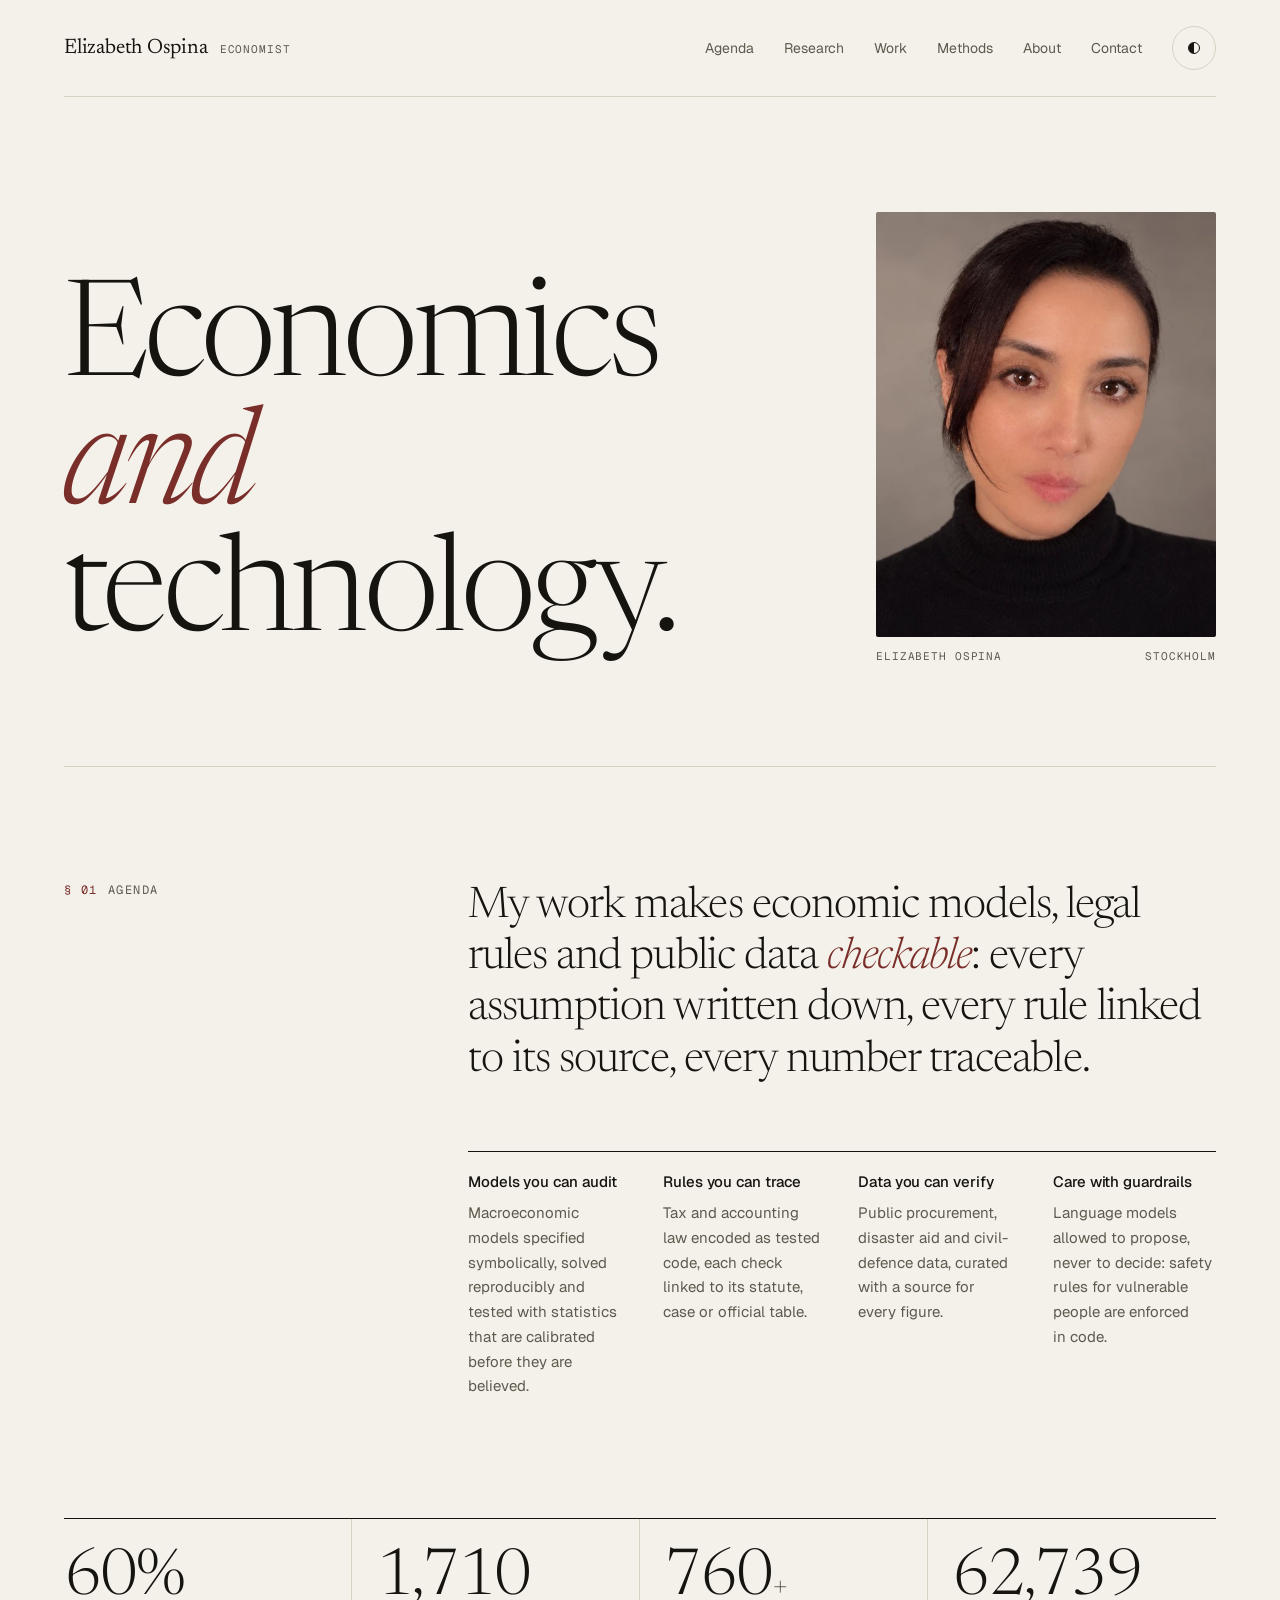
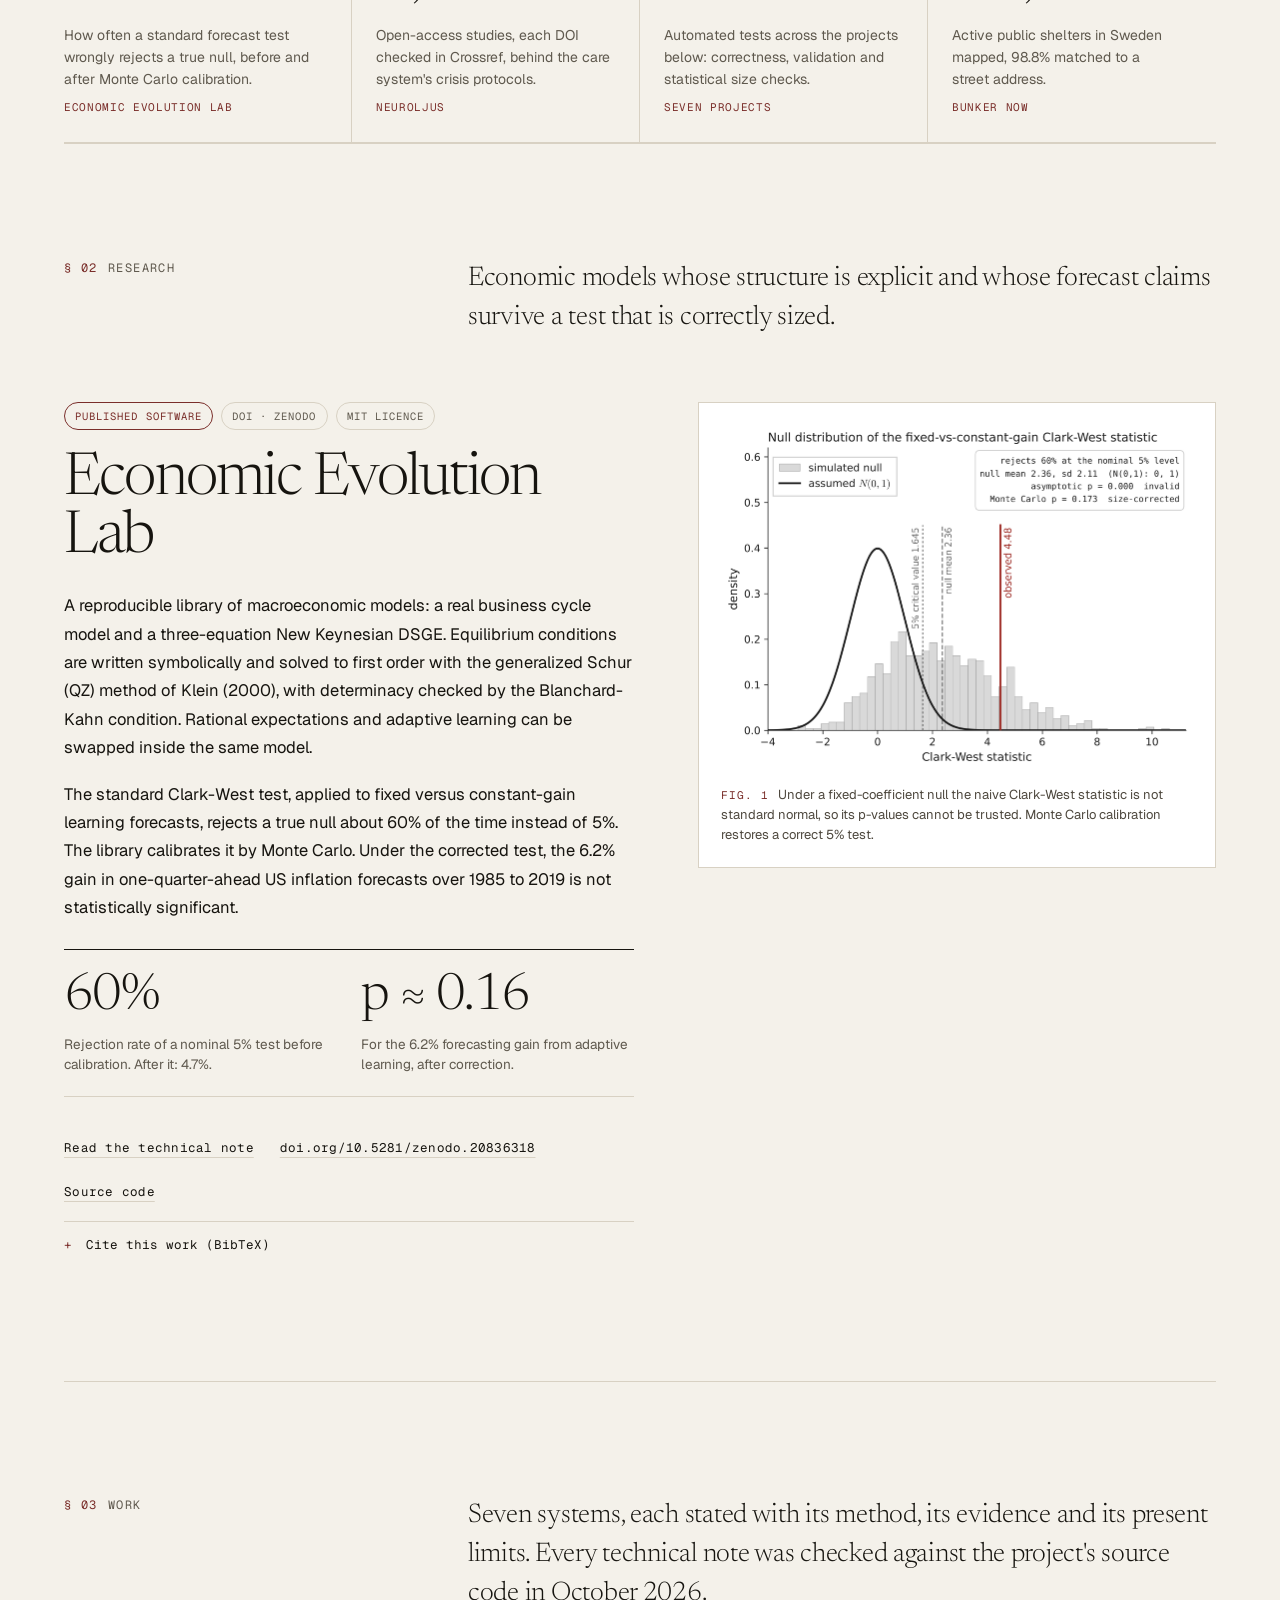
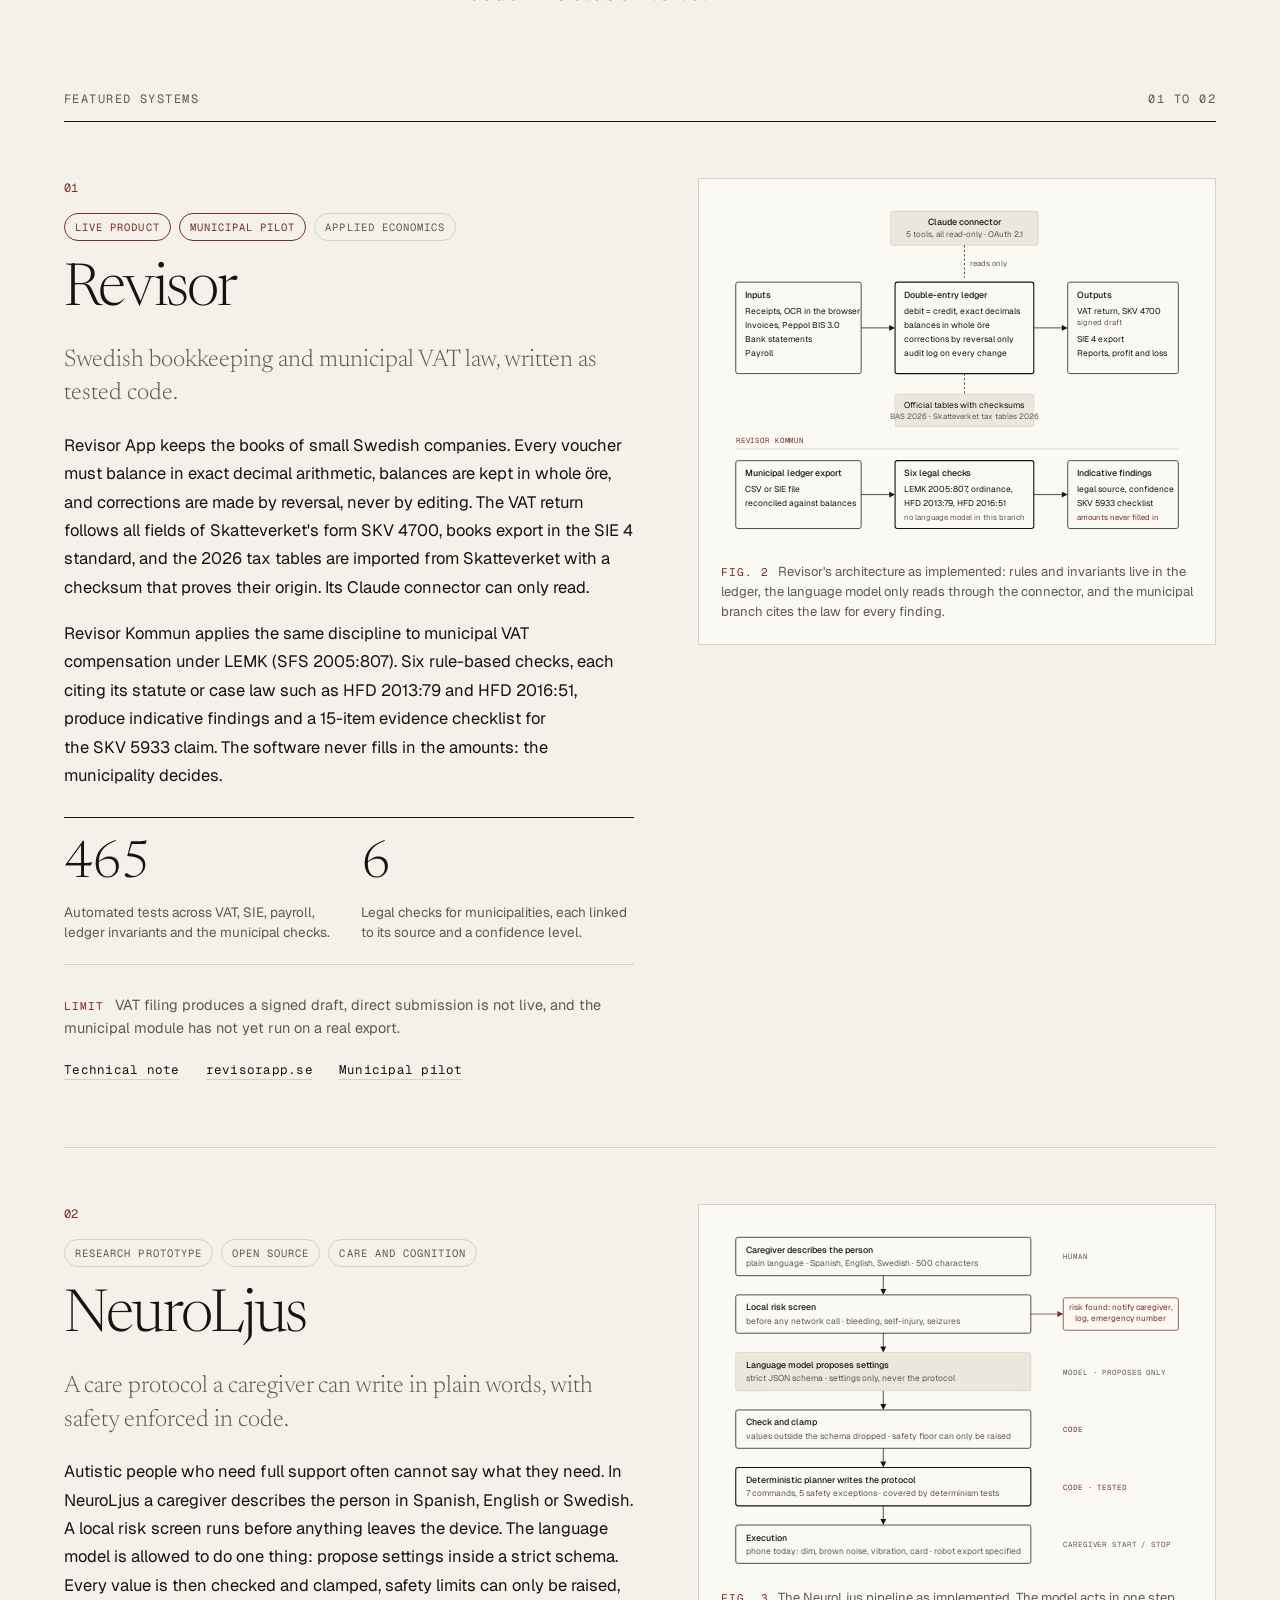
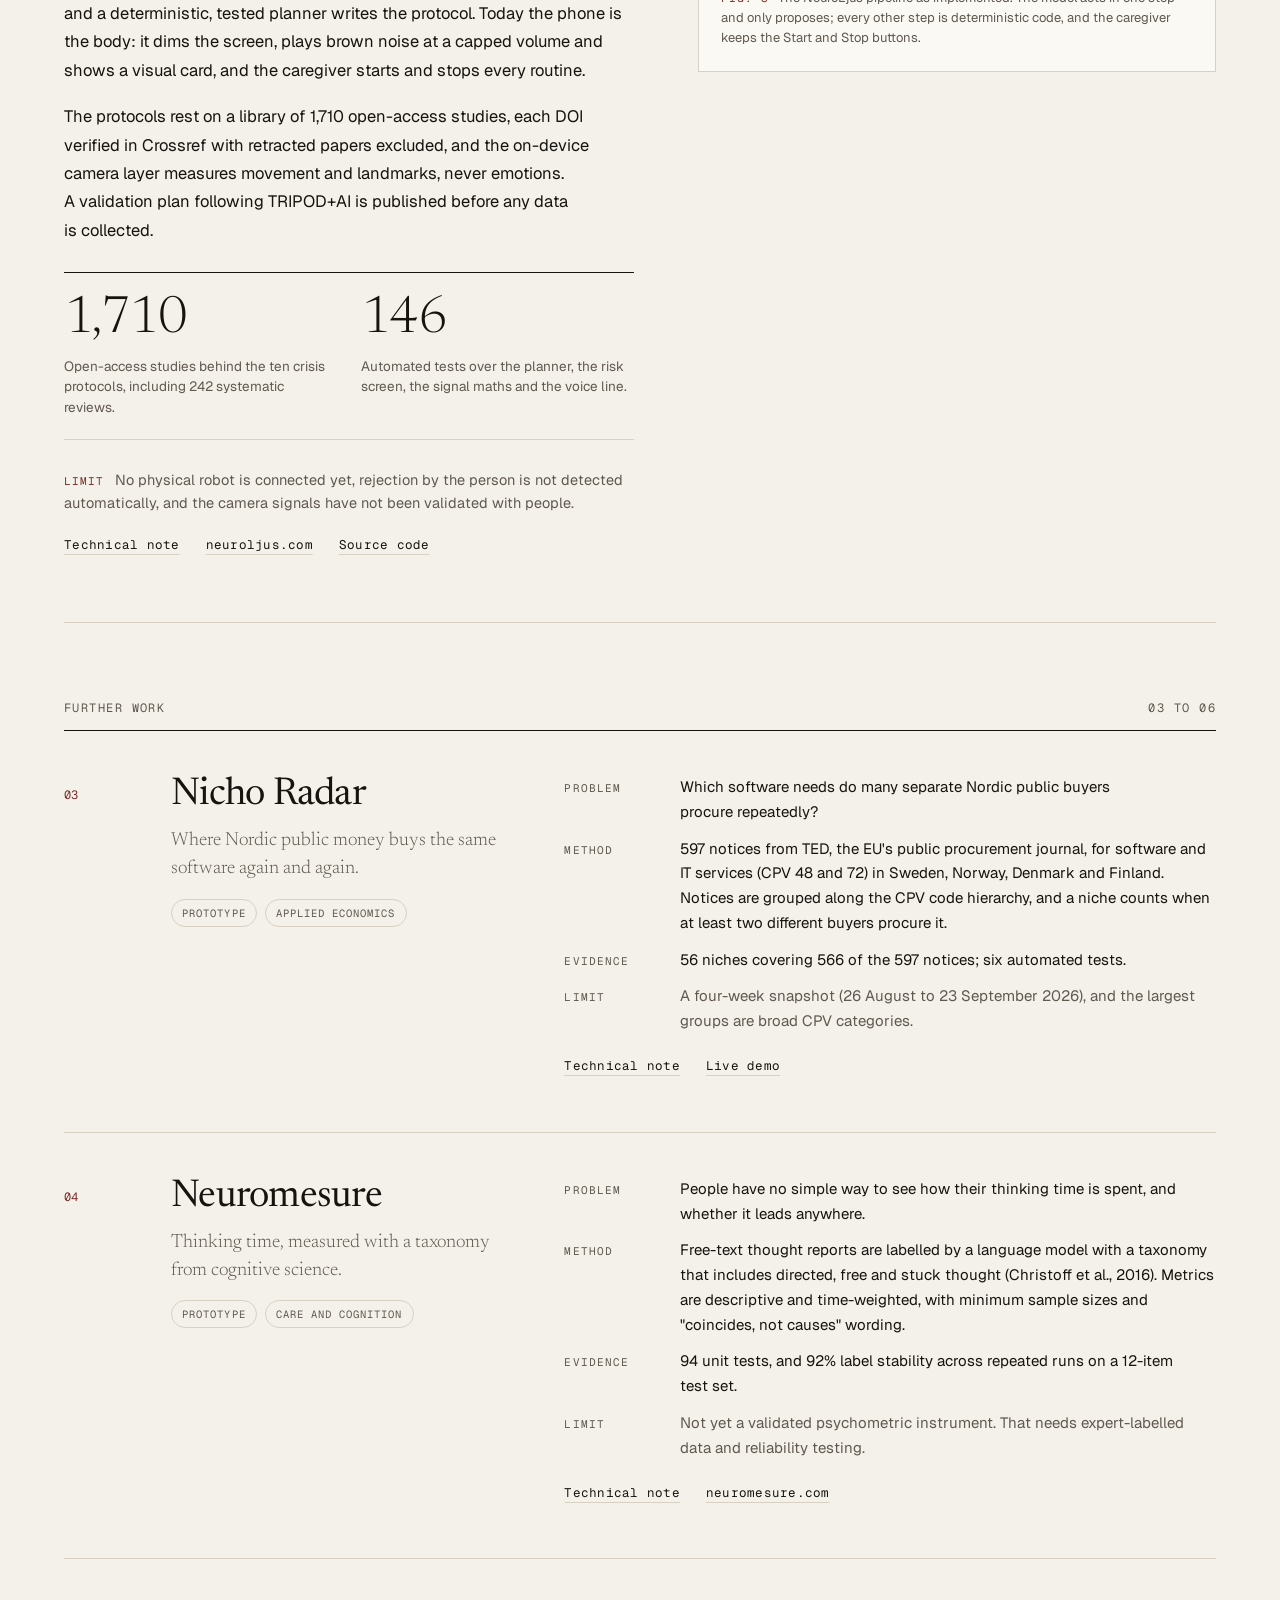
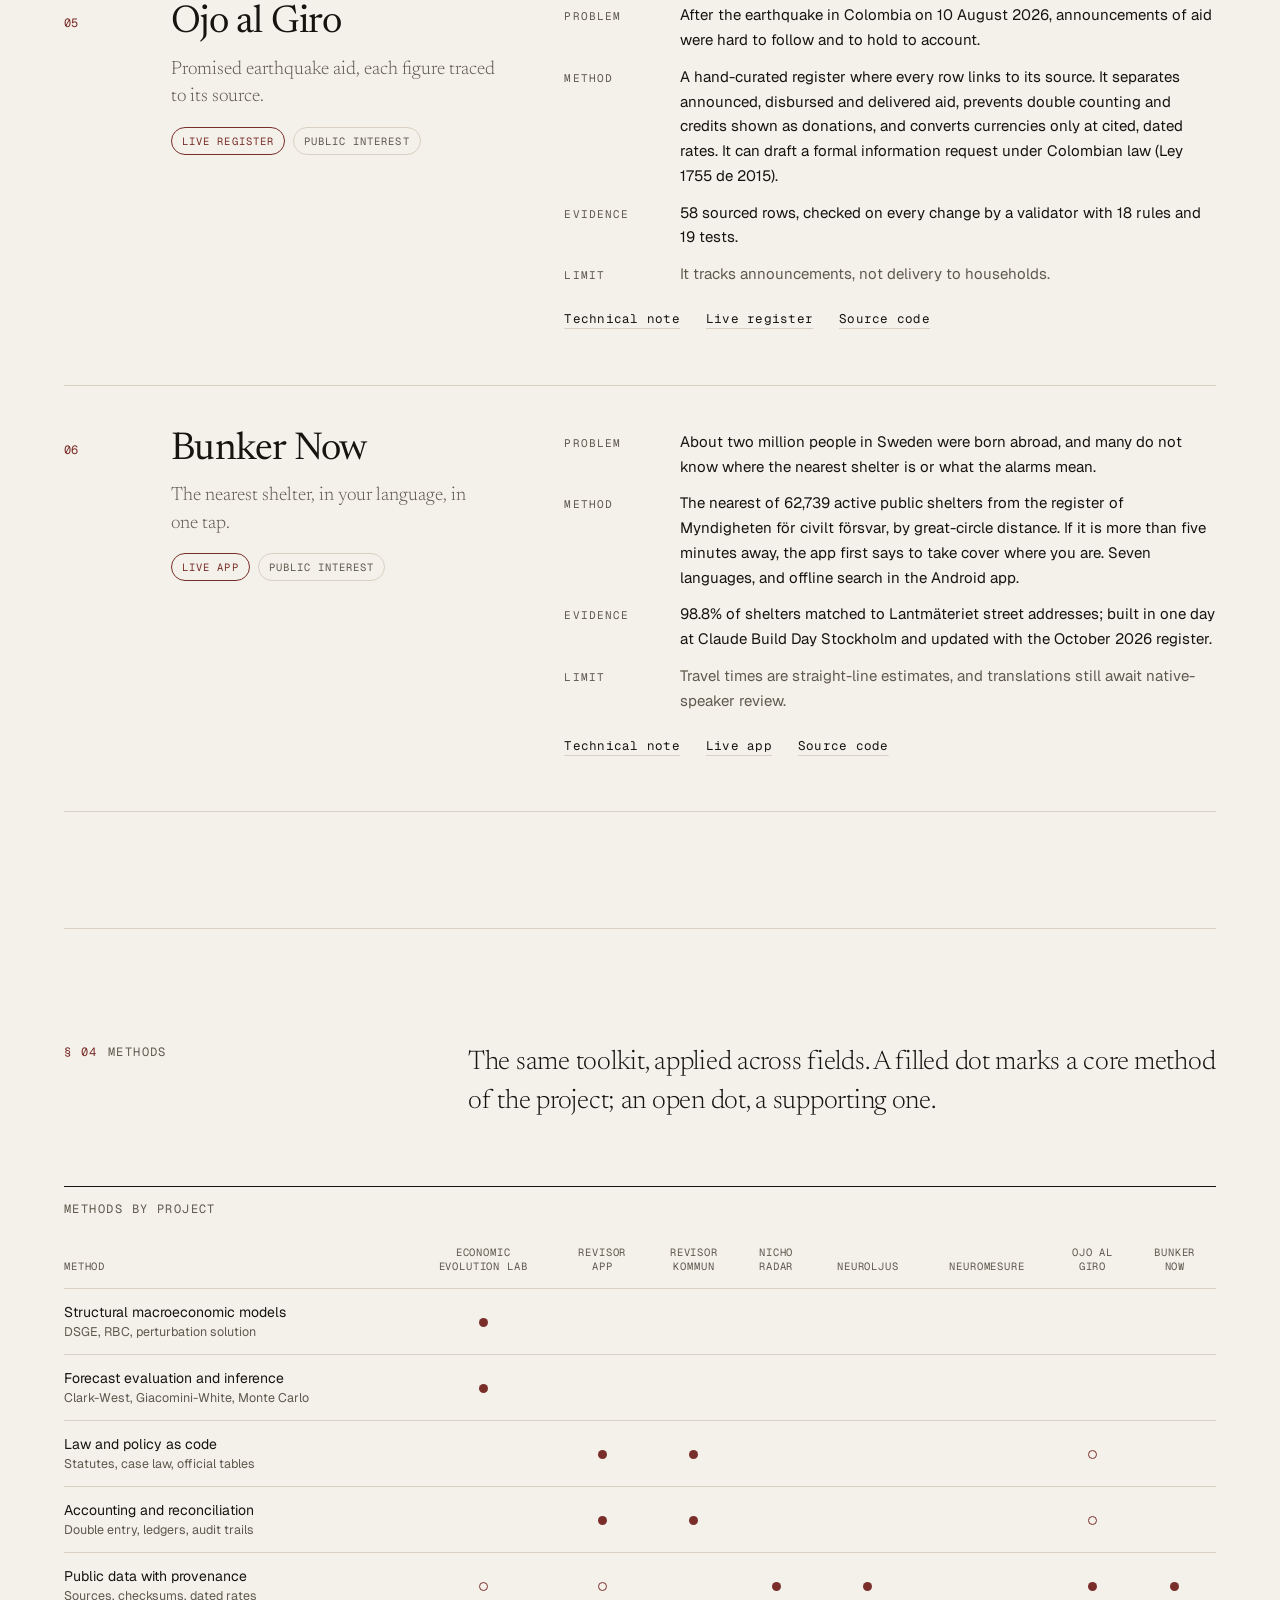
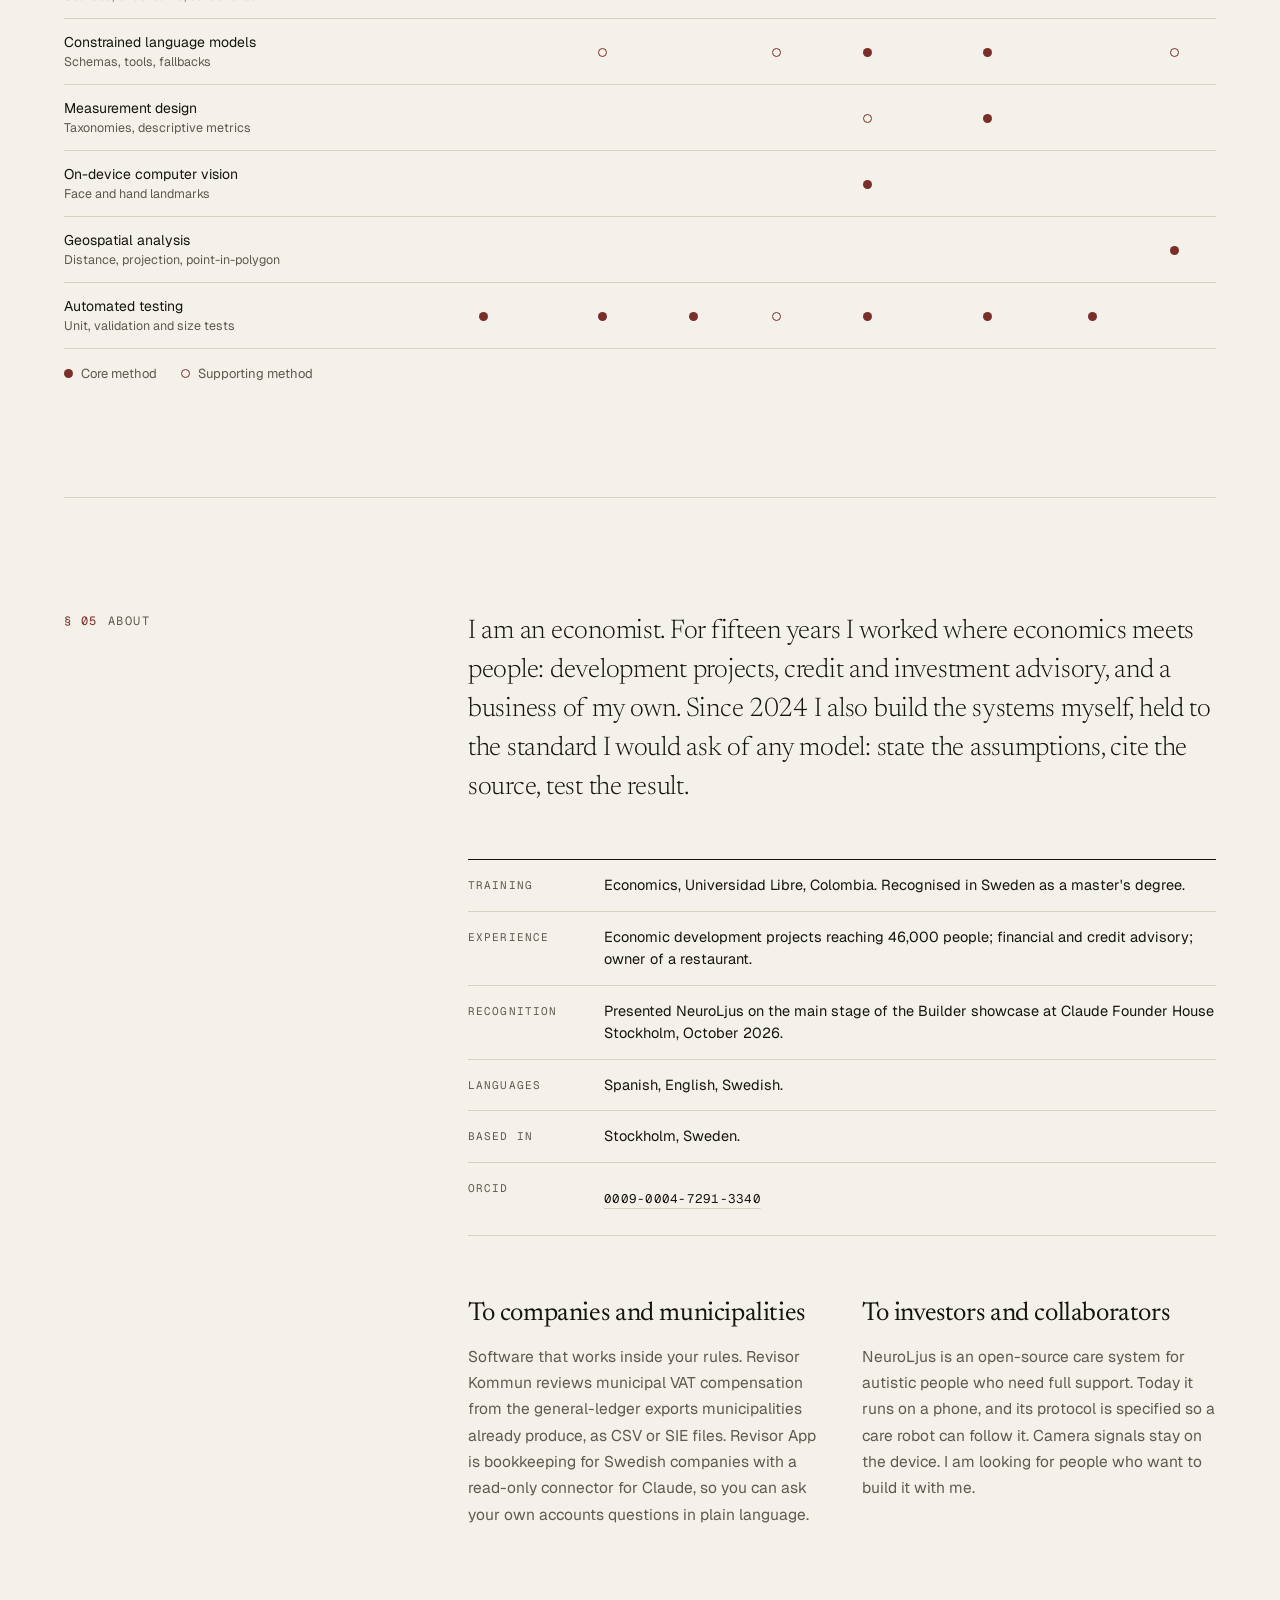
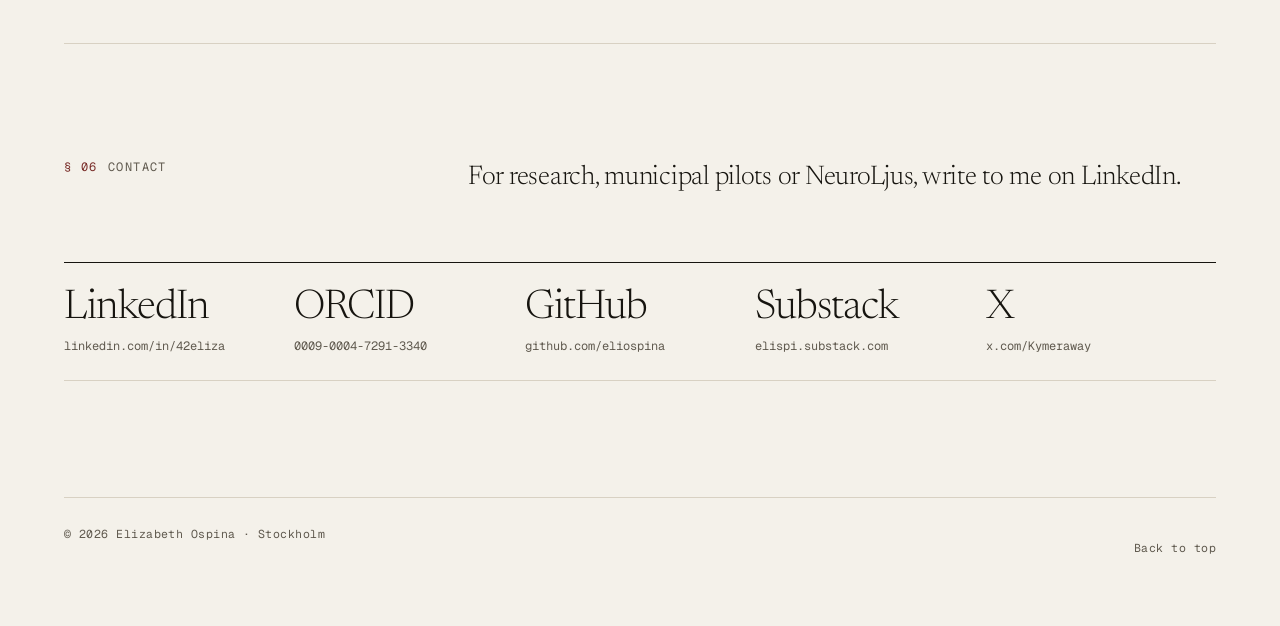
==== commit 3839fb0b: "Fix the size-gate figure, remove em dashes, feature Revisor and NeuroLjus - Regenerate the Clark-Wes" ====
--- a/index.html
+++ b/index.html
@@ -3,9 +3,9 @@
 <head>
 <meta charset="utf-8">
 <meta name="viewport" content="width=device-width, initial-scale=1">
-<title>Elizabeth Ospina — Economics and technology</title>
+<title>Elizabeth Ospina · Economics and technology</title>
 <meta name="description" content="Economist working on economic models, legal rules and public data that can be checked: macroeconomic research with a citable DOI, Swedish bookkeeping and municipal VAT systems, a privacy-first care system and public-interest data projects.">
-<meta property="og:title" content="Elizabeth Ospina — Economics and technology">
+<meta property="og:title" content="Elizabeth Ospina · Economics and technology">
 <meta property="og:description" content="Economic models, legal rules and public data that can be checked. Research, method and evidence for every project.">
 <meta property="og:type" content="website">
 <meta property="og:image" content="https://eliospina.github.io/portrait.jpg">
@@ -13,6 +13,7 @@
 <link rel="preconnect" href="https://fonts.googleapis.com">
 <link rel="preconnect" href="https://fonts.gstatic.com" crossorigin>
 <link rel="stylesheet" href="https://fonts.googleapis.com/css2?family=Newsreader:ital,opsz,wght@0,6..72,300;0,6..72,400;0,6..72,500;1,6..72,300;1,6..72,400&family=Geist:wght@400;500&family=Geist+Mono:wght@400&display=swap">
+<link rel="icon" href="favicon.svg" type="image/svg+xml">
 <link rel="stylesheet" href="assets/site.css">
 <script type="application/ld+json">
 {"@context":"https://schema.org","@type":"Person","name":"Elizabeth Ospina","jobTitle":"Economist","address":{"@type":"PostalAddress","addressLocality":"Stockholm","addressCountry":"SE"},"alumniOf":"Universidad Libre","knowsLanguage":["es","en","sv"],"sameAs":["https://orcid.org/0009-0004-7291-3340","https://github.com/eliospina","https://linkedin.com/in/42eliza","https://elispi.substack.com"]}
@@ -60,7 +61,7 @@
 
   <section class="wrap" aria-label="Key figures">
     <div class="figures">
-      <div class="fig-item"><span class="value num">60%<small> → 5%</small></span><span class="what">How often a standard forecast test wrongly rejects a true null, before and after Monte Carlo calibration.</span><span class="src">Economic Evolution Lab</span></div>
+      <div class="fig-item"><span class="value num">60%</span><span class="what">How often a standard forecast test wrongly rejects a true null, before and after Monte Carlo calibration.</span><span class="src">Economic Evolution Lab</span></div>
       <div class="fig-item"><span class="value num">1,710</span><span class="what">Open-access studies, each DOI checked in Crossref, behind the care system's crisis protocols.</span><span class="src">NeuroLjus</span></div>
       <div class="fig-item"><span class="value num">760<small>+</small></span><span class="what">Automated tests across the projects below: correctness, validation and statistical size checks.</span><span class="src">Seven projects</span></div>
       <div class="fig-item"><span class="value num">62,739</span><span class="what">Active public shelters in Sweden mapped, 98.8% matched to a street address.</span><span class="src">Bunker Now</span></div>
@@ -79,7 +80,7 @@
         <p>A reproducible library of macroeconomic models: a real business cycle model and a three-equation New Keynesian DSGE. Equilibrium conditions are written symbolically and solved to first order with the generalized Schur (QZ) method of Klein (2000), with determinacy checked by the Blanchard-Kahn condition. Rational expectations and adaptive learning can be swapped inside the same model.</p>
         <p>The standard Clark-West test, applied to fixed versus constant-gain learning forecasts, rejects a true null about 60% of the time instead of 5%. The library calibrates it by Monte Carlo. Under the corrected test, the 6.2% gain in one-quarter-ahead US inflation forecasts over 1985 to 2019 is not statistically significant.</p>
         <div class="finding">
-          <div><span class="value num">60%<span class="arrow">→</span>4.7%</span><span class="what">Rejection rate of a nominal 5% test, naive versus calibrated.</span></div>
+          <div><span class="value num">60%</span><span class="what">Rejection rate of a nominal 5% test before calibration. After it: 4.7%.</span></div>
           <div><span class="value num">p ≈ 0.16</span><span class="what">For the 6.2% forecasting gain from adaptive learning, after correction.</span></div>
         </div>
         <div class="links">
@@ -101,7 +102,7 @@
         </details>
       </div>
       <figure class="plate">
-        <img src="assets/eel/size_gate.png" alt="Histogram of the Clark-West statistic under a no-adaptation null, shifted well to the right of the standard normal curve the naive test assumes." width="1832" height="1283">
+        <img src="assets/eel/size_gate.png" alt="Histogram of the Clark-West statistic under a no-adaptation null, shifted well to the right of the standard normal curve the naive test assumes." width="1891" height="1386">
         <figcaption><b>Fig. 1</b>Under a fixed-coefficient null the naive Clark-West statistic is not standard normal, so its p-values cannot be trusted. Monte Carlo calibration restores a correct 5% test.</figcaption>
       </figure>
     </div>
@@ -114,50 +115,167 @@
     </div>
 
     <div class="group">
-      <div class="group-head"><p class="eyebrow">Applied economics</p><p class="eyebrow">01 – 03</p></div>
-
-      <article class="project">
-        <div class="idx">01</div>
-        <div>
-          <h3>Revisor App</h3>
-          <p class="claim">Swedish bookkeeping law, written as tested code.</p>
-          <span class="tag accent">Live product</span>
-        </div>
-        <div class="detail">
-          <dl>
-            <dt>Problem</dt><dd>Small Swedish companies need bookkeeping that follows Swedish accounting and VAT rules without hiring an accountant for every question.</dd>
-            <dt>Method</dt><dd>Double-entry validation in exact decimal arithmetic, the full SKV 4700 VAT return mapping, SIE 4 export, and Skatteverket's 2026 tax tables imported with checksummed provenance. The Claude connector is read-only.</dd>
-            <dt>Evidence</dt><dd>About 465 automated tests run on every change.</dd>
-            <dt>Limit</dt><dd class="limit">VAT filing produces a signed draft; direct submission to Skatteverket is not live yet.</dd>
-          </dl>
-          <div class="links"><a class="textlink" href="work/revisor.html">Technical note</a><a class="textlink" href="https://revisorapp.se" target="_blank" rel="noopener">revisorapp.se</a></div>
-        </div>
-      </article>
-
-      <article class="project">
-        <div class="idx">02</div>
-        <div>
-          <h3>Revisor Kommun</h3>
-          <p class="claim">Municipal VAT compensation, checked rule by rule against the law.</p>
-          <span class="tag accent">Pilot</span>
-        </div>
-        <div class="detail">
-          <dl>
-            <dt>Problem</dt><dd>Municipalities can leave VAT compensation unclaimed, or claim it wrongly, under the law on VAT compensation for municipalities (LEMK, SFS 2005:807).</dd>
-            <dt>Method</dt><dd>Six rule-based checks grounded in LEMK, its ordinance (SFS 2005:811) and case law such as HFD 2013:79 and HFD 2016:51. Each finding cites its legal source and a confidence level. A ledger in whole öre adds period locks and reconciliation against the municipality's own balances.</dd>
-            <dt>Evidence</dt><dd>31 test files for the municipal module and a 15-item evidence checklist for the SKV 5933 claim.</dd>
-            <dt>Limit</dt><dd class="limit">Not yet run on a real municipal export. Amounts on the claim form are never filled in automatically.</dd>
-          </dl>
-          <div class="links"><a class="textlink" href="work/revisor.html#kommun">Technical note</a><a class="textlink" href="https://revisorapp.se/kommun/pilot" target="_blank" rel="noopener">Pilot</a></div>
-        </div>
-      </article>
+      <div class="group-head"><p class="eyebrow">Featured systems</p><p class="eyebrow">01 to 02</p></div>
+
+      <article class="featured">
+        <div class="research">
+          <div>
+            <p class="idx-label">01</p>
+            <div class="tag-row"><span class="tag accent">Live product</span><span class="tag accent">Municipal pilot</span><span class="tag">Applied economics</span></div>
+            <h3>Revisor</h3>
+            <p class="claim-lg">Swedish bookkeeping and municipal VAT law, written as tested code.</p>
+            <p>Revisor App keeps the books of small Swedish companies. Every voucher must balance in exact decimal arithmetic, balances are kept in whole öre, and corrections are made by reversal, never by editing. The VAT return follows all fields of Skatteverket's form SKV 4700, books export in the SIE 4 standard, and the 2026 tax tables are imported from Skatteverket with a checksum that proves their origin. Its Claude connector can only read.</p>
+            <p>Revisor Kommun applies the same discipline to municipal VAT compensation under LEMK (SFS 2005:807). Six rule-based checks, each citing its statute or case law such as HFD 2013:79 and HFD 2016:51, produce indicative findings and a 15-item evidence checklist for the SKV 5933 claim. The software never fills in the amounts: the municipality decides.</p>
+            <div class="finding">
+              <div><span class="value num">465</span><span class="what">Automated tests across VAT, SIE, payroll, ledger invariants and the municipal checks.</span></div>
+              <div><span class="value num">6</span><span class="what">Legal checks for municipalities, each linked to its source and a confidence level.</span></div>
+            </div>
+            <p class="limit-line"><span>Limit</span>VAT filing produces a signed draft, direct submission is not live, and the municipal module has not yet run on a real export.</p>
+            <div class="links"><a class="textlink" href="work/revisor.html">Technical note</a><a class="textlink" href="https://revisorapp.se" target="_blank" rel="noopener">revisorapp.se</a><a class="textlink" href="https://revisorapp.se/kommun/pilot" target="_blank" rel="noopener">Municipal pilot</a></div>
+          </div>
+          <figure class="plate diagram">
+            <svg viewBox="0 0 640 470" role="img" aria-labelledby="rev-title">
+              <title id="rev-title">How Revisor works: inputs flow into a double-entry ledger with invariants, which produces the VAT return, SIE export and reports; a read-only Claude connector sits on top; a municipal branch runs six legal checks on ledger exports.</title>
+              <g font-family="Geist, system-ui, sans-serif" font-size="12" fill="var(--ink)">
+                <!-- connector -->
+                <rect x="230" y="14" width="200" height="46" rx="3" fill="var(--chip)" stroke="var(--rule)"/>
+                <text x="330" y="33" text-anchor="middle" font-weight="500">Claude connector</text>
+                <text x="330" y="49" text-anchor="middle" font-size="11" fill="var(--mute)">5 tools, all read-only · OAuth 2.1</text>
+                <line x1="330" y1="60" x2="330" y2="104" stroke="var(--ink)" stroke-dasharray="3 3"/>
+                <text x="338" y="88" font-size="10.5" fill="var(--mute)">reads only</text>
+                <!-- inputs -->
+                <rect x="20" y="110" width="170" height="124" rx="3" fill="var(--paper)" stroke="var(--ink)"/>
+                <text x="32" y="131" font-weight="500">Inputs</text>
+                <text x="32" y="153" font-size="11.5">Receipts, OCR in the browser</text>
+                <text x="32" y="172" font-size="11.5">Invoices, Peppol BIS 3.0</text>
+                <text x="32" y="191" font-size="11.5">Bank statements</text>
+                <text x="32" y="210" font-size="11.5">Payroll</text>
+                <line x1="190" y1="172" x2="228" y2="172" stroke="var(--ink)"/><polygon points="228,168 236,172 228,176" fill="var(--ink)"/>
+                <!-- ledger -->
+                <rect x="236" y="110" width="188" height="124" rx="3" fill="var(--paper)" stroke="var(--ink)" stroke-width="1.5"/>
+                <text x="248" y="131" font-weight="500">Double-entry ledger</text>
+                <text x="248" y="153" font-size="11.5">debit = credit, exact decimals</text>
+                <text x="248" y="172" font-size="11.5">balances in whole öre</text>
+                <text x="248" y="191" font-size="11.5">corrections by reversal only</text>
+                <text x="248" y="210" font-size="11.5">audit log on every change</text>
+                <line x1="424" y1="172" x2="462" y2="172" stroke="var(--ink)"/><polygon points="462,168 470,172 462,176" fill="var(--ink)"/>
+                <!-- outputs -->
+                <rect x="470" y="110" width="150" height="124" rx="3" fill="var(--paper)" stroke="var(--ink)"/>
+                <text x="482" y="131" font-weight="500">Outputs</text>
+                <text x="482" y="153" font-size="11.5">VAT return, SKV 4700</text>
+                <text x="482" y="168" font-size="10.5" fill="var(--mute)">signed draft</text>
+                <text x="482" y="191" font-size="11.5">SIE 4 export</text>
+                <text x="482" y="210" font-size="11.5">Reports, profit and loss</text>
+                <!-- reference data -->
+                <line x1="330" y1="234" x2="330" y2="262" stroke="var(--ink)" stroke-dasharray="3 3"/>
+                <rect x="236" y="262" width="188" height="44" rx="3" fill="var(--chip)" stroke="var(--rule)"/>
+                <text x="330" y="280" text-anchor="middle" font-size="11.5">Official tables with checksums</text>
+                <text x="330" y="296" text-anchor="middle" font-size="10.5" fill="var(--mute)">BAS 2026 · Skatteverket tax tables 2026</text>
+                <!-- kommun branch -->
+                <line x1="20" y1="336" x2="620" y2="336" stroke="var(--rule)"/>
+                <text x="20" y="328" font-family="'Geist Mono', monospace" font-size="10" letter-spacing="1.2" fill="var(--accent)">REVISOR KOMMUN</text>
+                <rect x="20" y="352" width="170" height="92" rx="3" fill="var(--paper)" stroke="var(--ink)"/>
+                <text x="32" y="373" font-weight="500">Municipal ledger export</text>
+                <text x="32" y="394" font-size="11.5">CSV or SIE file</text>
+                <text x="32" y="413" font-size="11.5">reconciled against balances</text>
+                <line x1="190" y1="398" x2="228" y2="398" stroke="var(--ink)"/><polygon points="228,394 236,398 228,402" fill="var(--ink)"/>
+                <rect x="236" y="352" width="188" height="92" rx="3" fill="var(--paper)" stroke="var(--ink)" stroke-width="1.5"/>
+                <text x="248" y="373" font-weight="500">Six legal checks</text>
+                <text x="248" y="394" font-size="11.5">LEMK 2005:807, ordinance,</text>
+                <text x="248" y="413" font-size="11.5">HFD 2013:79, HFD 2016:51</text>
+                <text x="248" y="432" font-size="10.5" fill="var(--mute)">no language model in this branch</text>
+                <line x1="424" y1="398" x2="462" y2="398" stroke="var(--ink)"/><polygon points="462,394 470,398 462,402" fill="var(--ink)"/>
+                <rect x="470" y="352" width="150" height="92" rx="3" fill="var(--paper)" stroke="var(--ink)"/>
+                <text x="482" y="373" font-weight="500">Indicative findings</text>
+                <text x="482" y="394" font-size="11.5">legal source, confidence</text>
+                <text x="482" y="413" font-size="11.5">SKV 5933 checklist</text>
+                <text x="482" y="432" font-size="10.5" fill="var(--accent)">amounts never filled in</text>
+              </g>
+            </svg>
+            <figcaption><b>Fig. 2</b>Revisor's architecture as implemented: rules and invariants live in the ledger, the language model only reads through the connector, and the municipal branch cites the law for every finding.</figcaption>
+          </figure>
+        </div>
+      </article>
+
+      <article class="featured">
+        <div class="research">
+          <div>
+            <p class="idx-label">02</p>
+            <div class="tag-row"><span class="tag">Research prototype</span><span class="tag">Open source</span><span class="tag">Care and cognition</span></div>
+            <h3>NeuroLjus</h3>
+            <p class="claim-lg">A care protocol a caregiver can write in plain words, with safety enforced in code.</p>
+            <p>Autistic people who need full support often cannot say what they need. In NeuroLjus a caregiver describes the person in Spanish, English or Swedish. A local risk screen runs before anything leaves the device. The language model is allowed to do one thing: propose settings inside a strict schema. Every value is then checked and clamped, safety limits can only be raised, and a deterministic, tested planner writes the protocol. Today the phone is the body: it dims the screen, plays brown noise at a capped volume and shows a visual card, and the caregiver starts and stops every routine.</p>
+            <p>The protocols rest on a library of 1,710 open-access studies, each DOI verified in Crossref with retracted papers excluded, and the on-device camera layer measures movement and landmarks, never emotions. A validation plan following TRIPOD+AI is published before any data is collected.</p>
+            <div class="finding">
+              <div><span class="value num">1,710</span><span class="what">Open-access studies behind the ten crisis protocols, including 242 systematic reviews.</span></div>
+              <div><span class="value num">146</span><span class="what">Automated tests over the planner, the risk screen, the signal maths and the voice line.</span></div>
+            </div>
+            <p class="limit-line"><span>Limit</span>No physical robot is connected yet, rejection by the person is not detected automatically, and the camera signals have not been validated with people.</p>
+            <div class="links"><a class="textlink" href="work/neuroljus.html">Technical note</a><a class="textlink" href="https://neuroljus.com" target="_blank" rel="noopener">neuroljus.com</a><a class="textlink" href="https://github.com/eliospina/neuroljus-canon-stable" target="_blank" rel="noopener">Source code</a></div>
+          </div>
+          <figure class="plate diagram">
+            <svg viewBox="0 0 640 470" role="img" aria-labelledby="nl-title">
+              <title id="nl-title">How NeuroLjus turns a caregiver's words into a care protocol: a local risk screen, a language model that only proposes settings, a sanitiser with a safety floor, a deterministic planner, and execution on a phone or a robot export. Every step except the model's proposal is enforced in code.</title>
+              <g font-family="Geist, system-ui, sans-serif" font-size="12" fill="var(--ink)">
+                <!-- step boxes -->
+                <rect x="20" y="14" width="400" height="52" rx="3" fill="var(--paper)" stroke="var(--ink)"/>
+                <text x="34" y="35" font-weight="500">Caregiver describes the person</text>
+                <text x="34" y="53" font-size="11.5" fill="var(--mute)">plain language · Spanish, English, Swedish · 500 characters</text>
+                <line x1="220" y1="66" x2="220" y2="84" stroke="var(--ink)"/><polygon points="216,84 220,92 224,84" fill="var(--ink)"/>
+
+                <rect x="20" y="92" width="400" height="52" rx="3" fill="var(--paper)" stroke="var(--ink)"/>
+                <text x="34" y="113" font-weight="500">Local risk screen</text>
+                <text x="34" y="131" font-size="11.5" fill="var(--mute)">before any network call · bleeding, self-injury, seizures</text>
+                <line x1="420" y1="118" x2="456" y2="118" stroke="var(--accent)"/><polygon points="456,114 464,118 456,122" fill="var(--accent)"/>
+                <rect x="464" y="96" width="156" height="44" rx="3" fill="var(--paper)" stroke="var(--accent)"/>
+                <text x="542" y="113" text-anchor="middle" font-size="11" fill="var(--accent)">risk found: notify caregiver,</text>
+                <text x="542" y="128" text-anchor="middle" font-size="11" fill="var(--accent)">log, emergency number</text>
+                <line x1="220" y1="144" x2="220" y2="162" stroke="var(--ink)"/><polygon points="216,162 220,170 224,162" fill="var(--ink)"/>
+
+                <rect x="20" y="170" width="400" height="52" rx="3" fill="var(--chip)" stroke="var(--rule)"/>
+                <text x="34" y="191" font-weight="500">Language model proposes settings</text>
+                <text x="34" y="209" font-size="11.5" fill="var(--mute)">strict JSON schema · settings only, never the protocol</text>
+                <line x1="220" y1="222" x2="220" y2="240" stroke="var(--ink)"/><polygon points="216,240 220,248 224,240" fill="var(--ink)"/>
+
+                <rect x="20" y="248" width="400" height="52" rx="3" fill="var(--paper)" stroke="var(--ink)"/>
+                <text x="34" y="269" font-weight="500">Check and clamp</text>
+                <text x="34" y="287" font-size="11.5" fill="var(--mute)">values outside the schema dropped · safety floor can only be raised</text>
+                <line x1="220" y1="300" x2="220" y2="318" stroke="var(--ink)"/><polygon points="216,318 220,326 224,318" fill="var(--ink)"/>
+
+                <rect x="20" y="326" width="400" height="52" rx="3" fill="var(--paper)" stroke="var(--ink)" stroke-width="1.5"/>
+                <text x="34" y="347" font-weight="500">Deterministic planner writes the protocol</text>
+                <text x="34" y="365" font-size="11.5" fill="var(--mute)">7 commands, 5 safety exceptions · covered by determinism tests</text>
+                <line x1="220" y1="378" x2="220" y2="396" stroke="var(--ink)"/><polygon points="216,396 220,404 224,396" fill="var(--ink)"/>
+
+                <rect x="20" y="404" width="400" height="52" rx="3" fill="var(--paper)" stroke="var(--ink)"/>
+                <text x="34" y="425" font-weight="500">Execution</text>
+                <text x="34" y="443" font-size="11.5" fill="var(--mute)">phone today: dim, brown noise, vibration, card · robot export specified</text>
+
+                <!-- right-hand labels -->
+                <g font-family="'Geist Mono', monospace" font-size="10" letter-spacing="1.2">
+                  <text x="464" y="44" fill="var(--mute)">HUMAN</text>
+                  <text x="464" y="200" fill="var(--mute)">MODEL · PROPOSES ONLY</text>
+                  <text x="464" y="278" fill="var(--accent)">CODE</text>
+                  <text x="464" y="356" fill="var(--accent)">CODE · TESTED</text>
+                  <text x="464" y="434" fill="var(--mute)">CAREGIVER START / STOP</text>
+                </g>
+              </g>
+            </svg>
+            <figcaption><b>Fig. 3</b>The NeuroLjus pipeline as implemented. The model acts in one step and only proposes; every other step is deterministic code, and the caregiver keeps the Start and Stop buttons.</figcaption>
+          </figure>
+        </div>
+      </article>
+    </div>
+
+    <div class="group">
+      <div class="group-head"><p class="eyebrow">Further work</p><p class="eyebrow">03 to 06</p></div>
 
       <article class="project">
         <div class="idx">03</div>
         <div>
           <h3>Nicho Radar</h3>
           <p class="claim">Where Nordic public money buys the same software again and again.</p>
-          <span class="tag">Prototype</span>
+          <div class="tag-row"><span class="tag">Prototype</span><span class="tag">Applied economics</span></div>
         </div>
         <div class="detail">
           <dl>
@@ -169,35 +287,13 @@
           <div class="links"><a class="textlink" href="work/nicho-radar.html">Technical note</a><a class="textlink" href="https://nordic-nicho-radar.vercel.app" target="_blank" rel="noopener">Live demo</a></div>
         </div>
       </article>
-    </div>
-
-    <div class="group">
-      <div class="group-head"><p class="eyebrow">Care and cognition</p><p class="eyebrow">04 – 05</p></div>
 
       <article class="project">
         <div class="idx">04</div>
         <div>
-          <h3>NeuroLjus</h3>
-          <p class="claim">A care protocol a caregiver can write in plain words, with safety enforced in code.</p>
-          <span class="tag">Research prototype</span>
-        </div>
-        <div class="detail">
-          <dl>
-            <dt>Problem</dt><dd>Autistic people who need full support often cannot say what they need, and their caregivers carry that work alone.</dd>
-            <dt>Method</dt><dd>A language model only proposes settings inside a strict schema. A deterministic, tested planner turns them into a portable care protocol. Local risk escalation, safety limits the model cannot lower and a caregiver who starts and stops every routine are enforced in code. The camera layer runs on the device and measures movement, not emotions.</dd>
-            <dt>Evidence</dt><dd>A library of 1,710 open-access studies with DOIs checked in Crossref and retracted papers excluded, 10 crisis protocols that cite it, 146 automated tests, and a published validation plan.</dd>
-            <dt>Limit</dt><dd class="limit">No physical robot is connected yet, and the signals have not been validated with people.</dd>
-          </dl>
-          <div class="links"><a class="textlink" href="work/neuroljus.html">Technical note</a><a class="textlink" href="https://neuroljus.com" target="_blank" rel="noopener">neuroljus.com</a><a class="textlink" href="https://github.com/eliospina/neuroljus-canon-stable" target="_blank" rel="noopener">Source code</a></div>
-        </div>
-      </article>
-
-      <article class="project">
-        <div class="idx">05</div>
-        <div>
           <h3>Neuromesure</h3>
           <p class="claim">Thinking time, measured with a taxonomy from cognitive science.</p>
-          <span class="tag">Prototype</span>
+          <div class="tag-row"><span class="tag">Prototype</span><span class="tag">Care and cognition</span></div>
         </div>
         <div class="detail">
           <dl>
@@ -209,17 +305,13 @@
           <div class="links"><a class="textlink" href="work/neuromesure.html">Technical note</a><a class="textlink" href="https://neuromesure.com" target="_blank" rel="noopener">neuromesure.com</a></div>
         </div>
       </article>
-    </div>
-
-    <div class="group">
-      <div class="group-head"><p class="eyebrow">Public interest</p><p class="eyebrow">06 – 07</p></div>
 
       <article class="project">
-        <div class="idx">06</div>
+        <div class="idx">05</div>
         <div>
           <h3>Ojo al Giro</h3>
           <p class="claim">Promised earthquake aid, each figure traced to its source.</p>
-          <span class="tag accent">Live register</span>
+          <div class="tag-row"><span class="tag accent">Live register</span><span class="tag">Public interest</span></div>
         </div>
         <div class="detail">
           <dl>
@@ -233,11 +325,11 @@
       </article>
 
       <article class="project">
-        <div class="idx">07</div>
+        <div class="idx">06</div>
         <div>
           <h3>Bunker Now</h3>
           <p class="claim">The nearest shelter, in your language, in one tap.</p>
-          <span class="tag accent">Live app</span>
+          <div class="tag-row"><span class="tag accent">Live app</span><span class="tag">Public interest</span></div>
         </div>
         <div class="detail">
           <dl>
--- a/assets/site.css
+++ b/assets/site.css
@@ -9,7 +9,7 @@
 }
 :root[data-theme="dark"]{
   --bg:#11100D;--paper:#181713;--ink:#EEE9DF;--mute:#A8A194;--rule:#2C2A25;--rule-strong:#EEE9DF;
-  --accent:#E2A193;--chip:#23211C;--figure:#F4F1EA;
+  --accent:#E2A193;--chip:#23211C;--figure:#FFFFFF;
 }
 *{box-sizing:border-box}
 html{scroll-behavior:smooth}
@@ -40,10 +40,8 @@
 .lead{margin:0;font-family:var(--serif);font-weight:300;font-size:clamp(21px,2.1vw,27px);line-height:1.45;letter-spacing:-0.01em;text-wrap:pretty}
 .body{font-size:16px;line-height:1.7;text-wrap:pretty}
 .muted{color:var(--mute)}
-.textlink{font-family:var(--mono);font-size:12.5px;letter-spacing:0.02em;display:inline-flex;align-items:center;gap:8px;min-height:44px;border-bottom:1px solid transparent}
-.textlink::after{content:"";width:14px;height:1px;background:currentColor;transition:width .2s}
-.textlink:hover{color:var(--accent)}
-.textlink:hover::after{width:22px}
+.textlink{font-family:var(--mono);font-size:12.5px;letter-spacing:0.02em;display:inline-flex;align-items:center;min-height:44px;text-decoration:underline;text-underline-offset:5px;text-decoration-color:var(--rule)}
+.textlink:hover{color:var(--accent);text-decoration-color:var(--accent)}
 .links{display:flex;flex-wrap:wrap;gap:0 26px}
 
 /* hero */
@@ -212,3 +210,16 @@
 .next span{display:block;font-family:var(--mono);font-size:11px;letter-spacing:0.1em;text-transform:uppercase;color:var(--mute);margin-bottom:6px}
 
 @media (prefers-reduced-motion:reduce){html{scroll-behavior:auto}*{transition:none !important}}
+
+/* featured systems with diagrams */
+.featured{padding:clamp(36px,5vw,56px) 0;border-bottom:1px solid var(--rule)}
+.featured .idx-label{margin:0 0 14px;font-family:var(--mono);font-size:12px;color:var(--accent)}
+.featured .claim-lg{font-family:var(--serif);font-weight:300;font-size:clamp(20px,2vw,24px);line-height:1.4;color:var(--mute);margin:0 0 20px}
+.featured .limit-line{font-size:14.5px;line-height:1.6;color:var(--mute);margin:0 0 8px}
+.featured .limit-line span{font-family:var(--mono);font-size:11px;letter-spacing:0.1em;text-transform:uppercase;margin-right:10px;color:var(--accent)}
+.project .tag-row{display:flex;flex-wrap:wrap;gap:8px}
+.plate.diagram{background:var(--paper);color:var(--ink)}
+.plate.diagram svg{width:100%;height:auto;display:block}
+.plate.diagram figcaption{color:var(--mute)}
+.plate.diagram figcaption b{color:var(--accent)}
+@media (max-width:720px){.plate.diagram{overflow-x:auto}.plate.diagram svg{min-width:560px}}
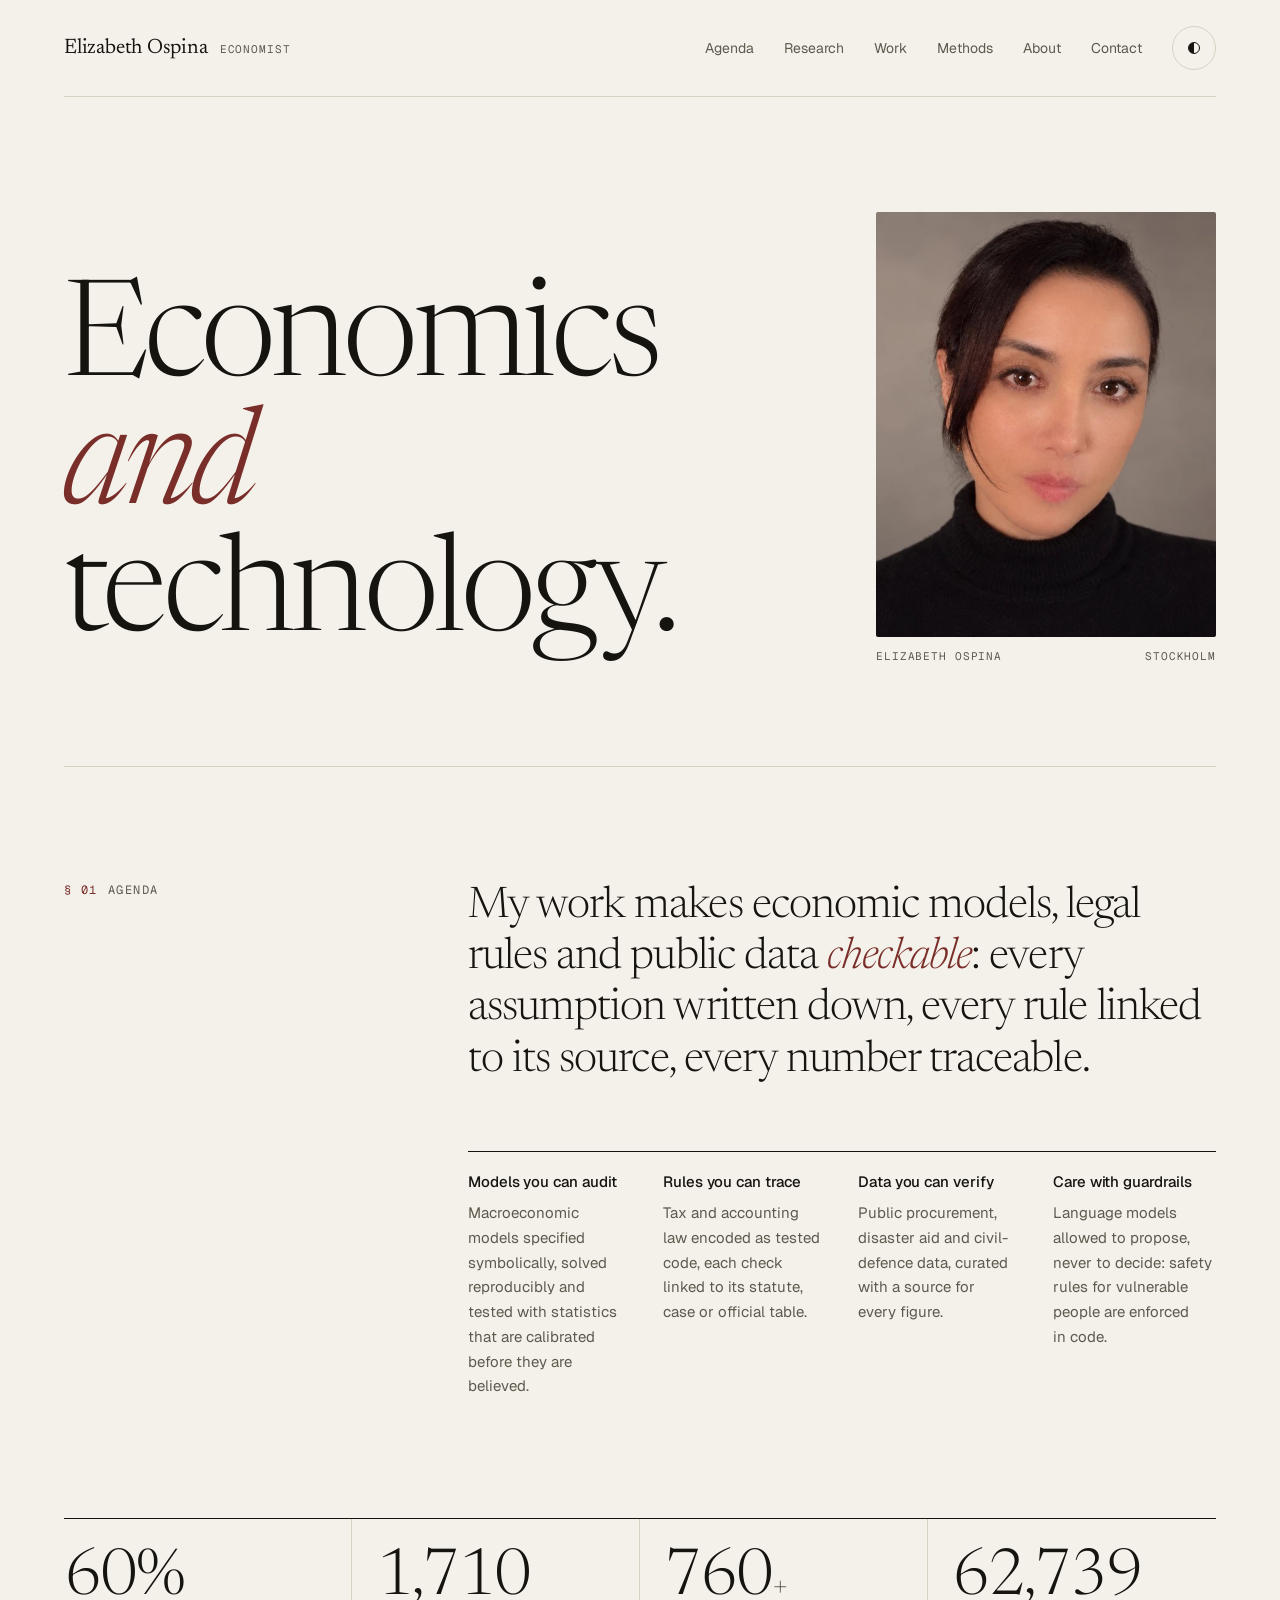
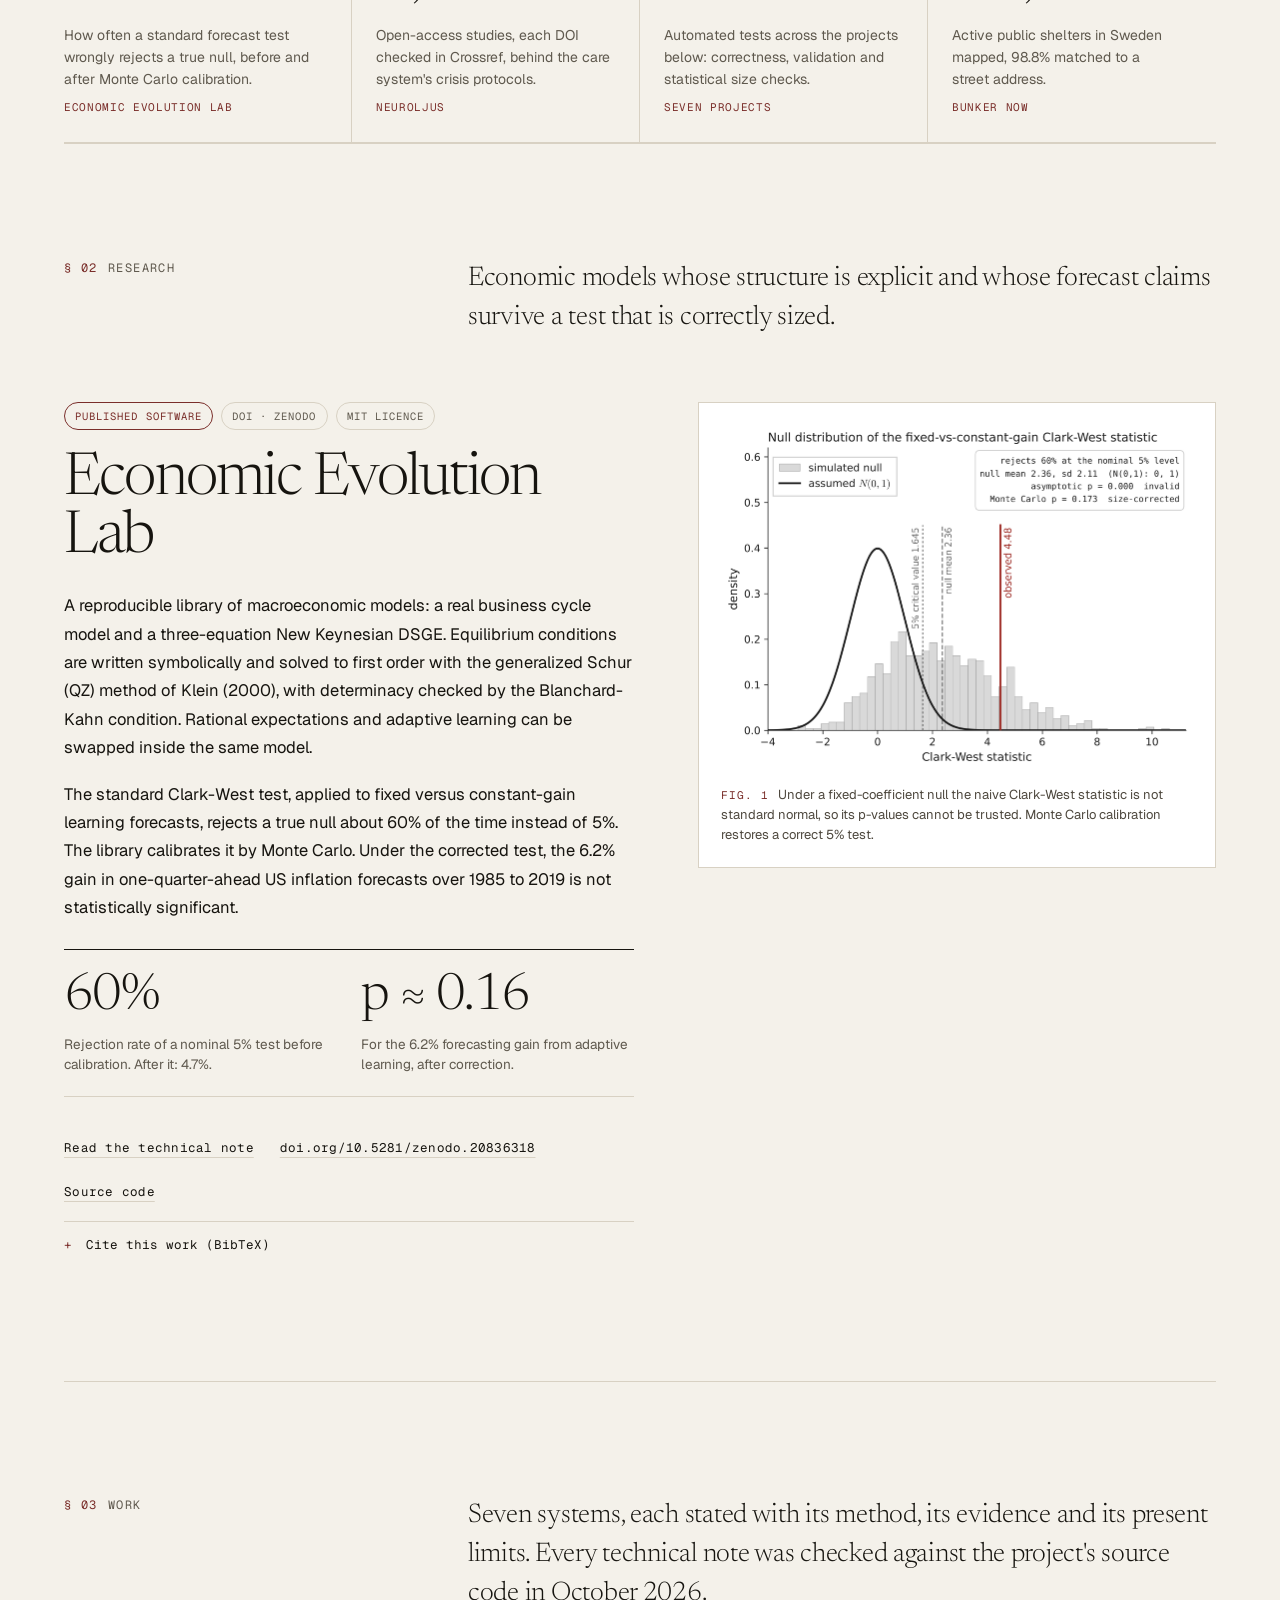
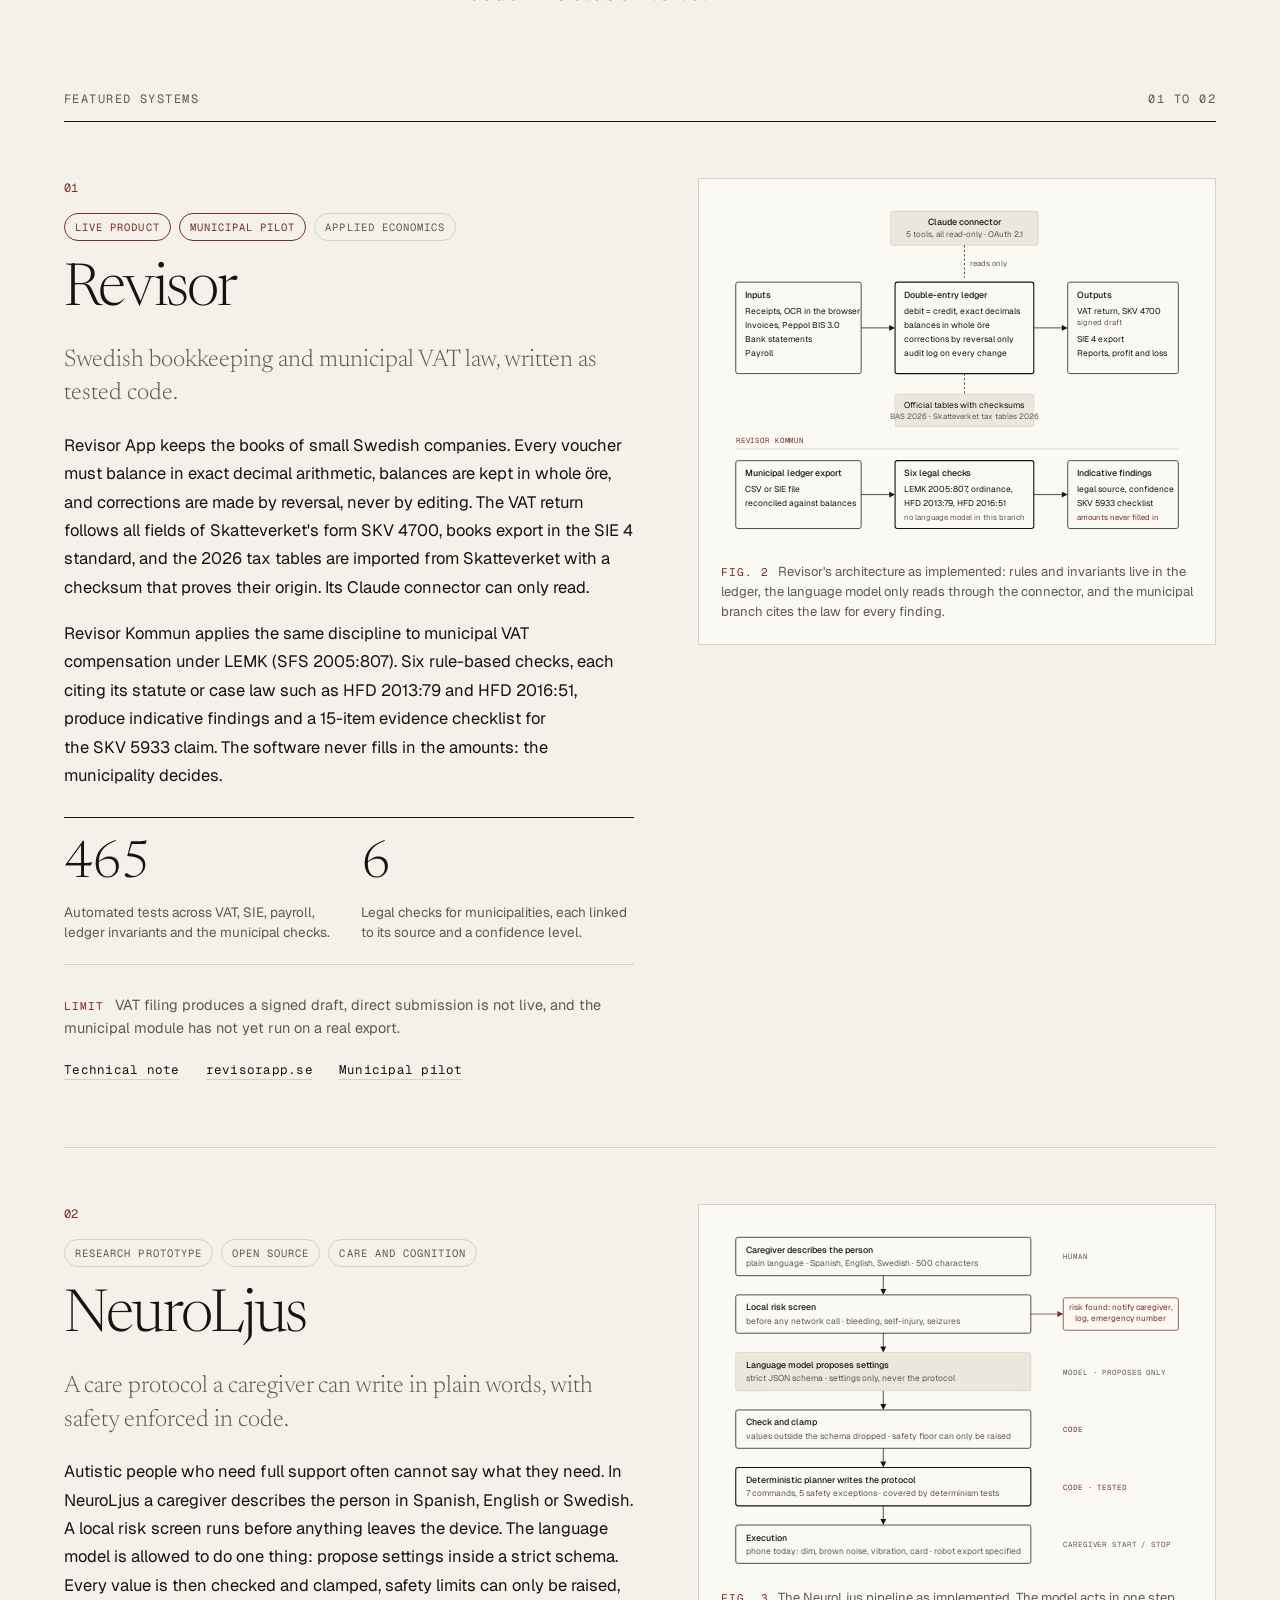
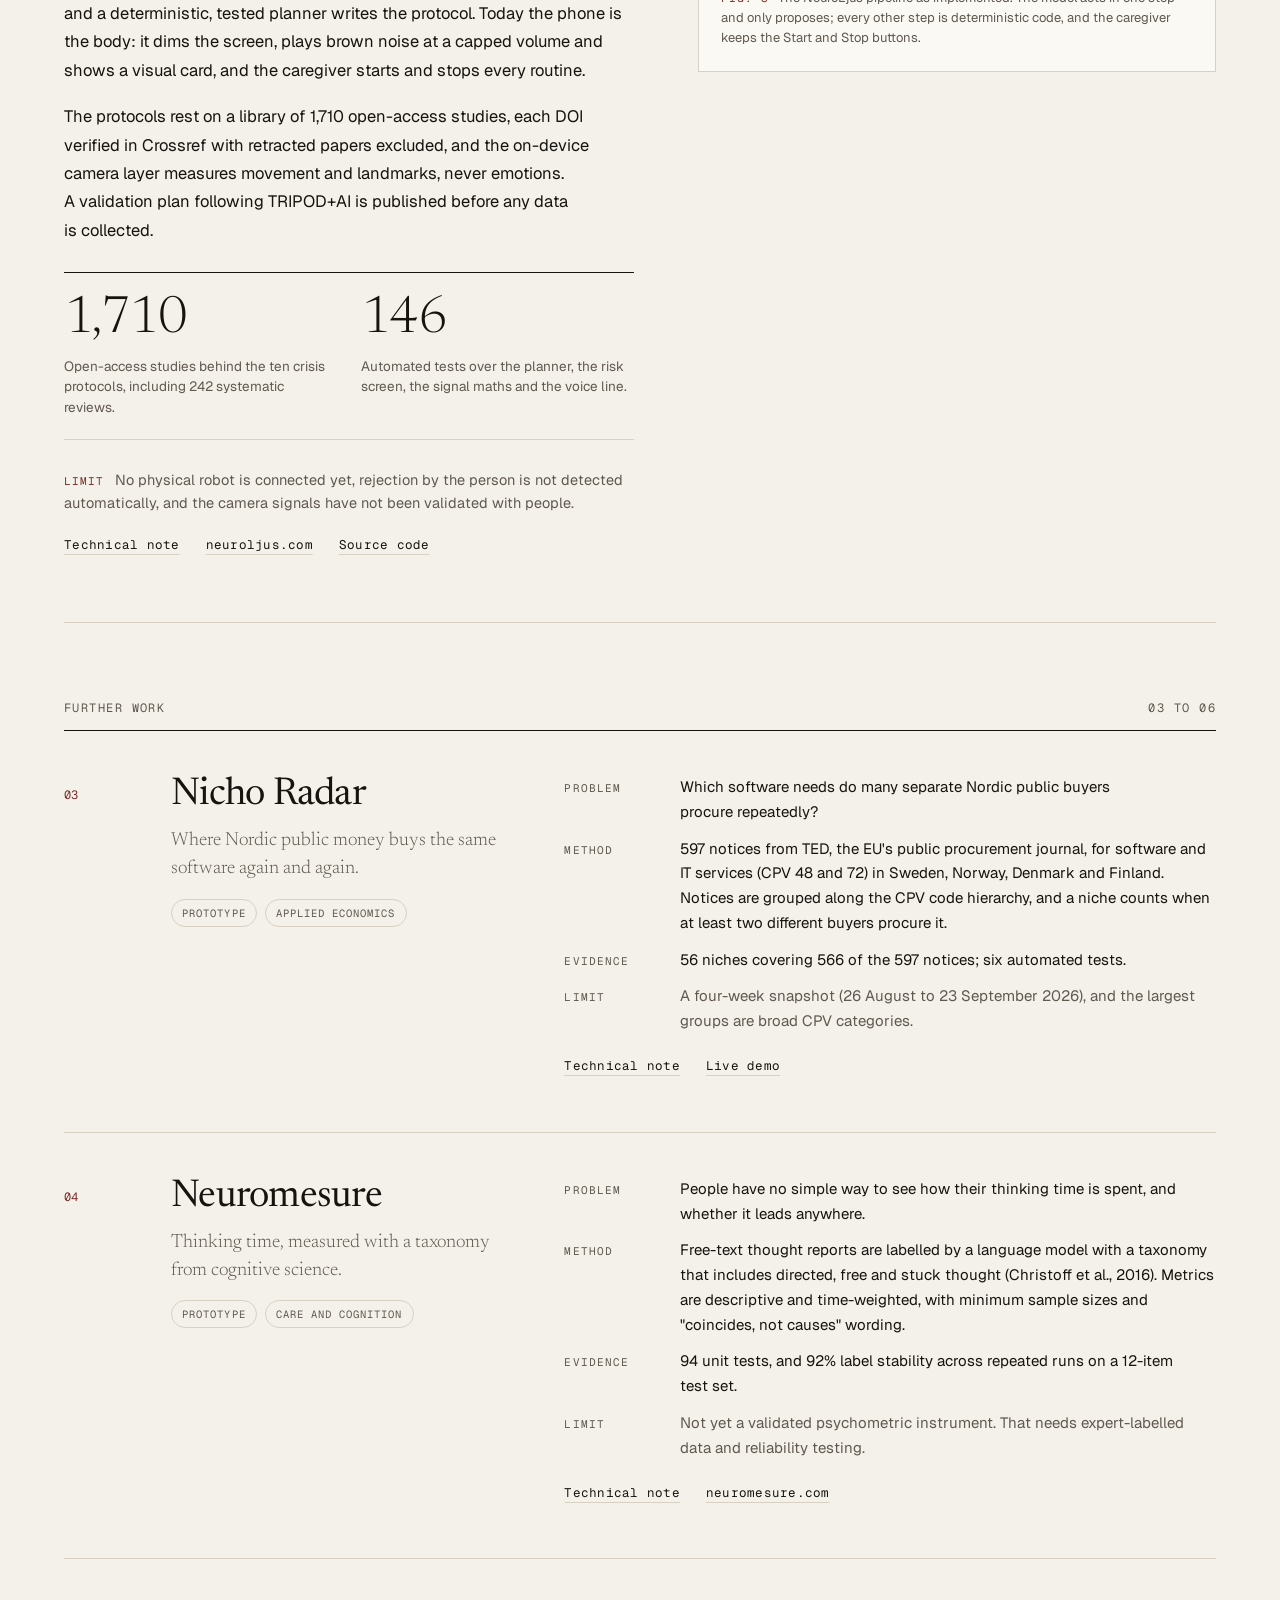
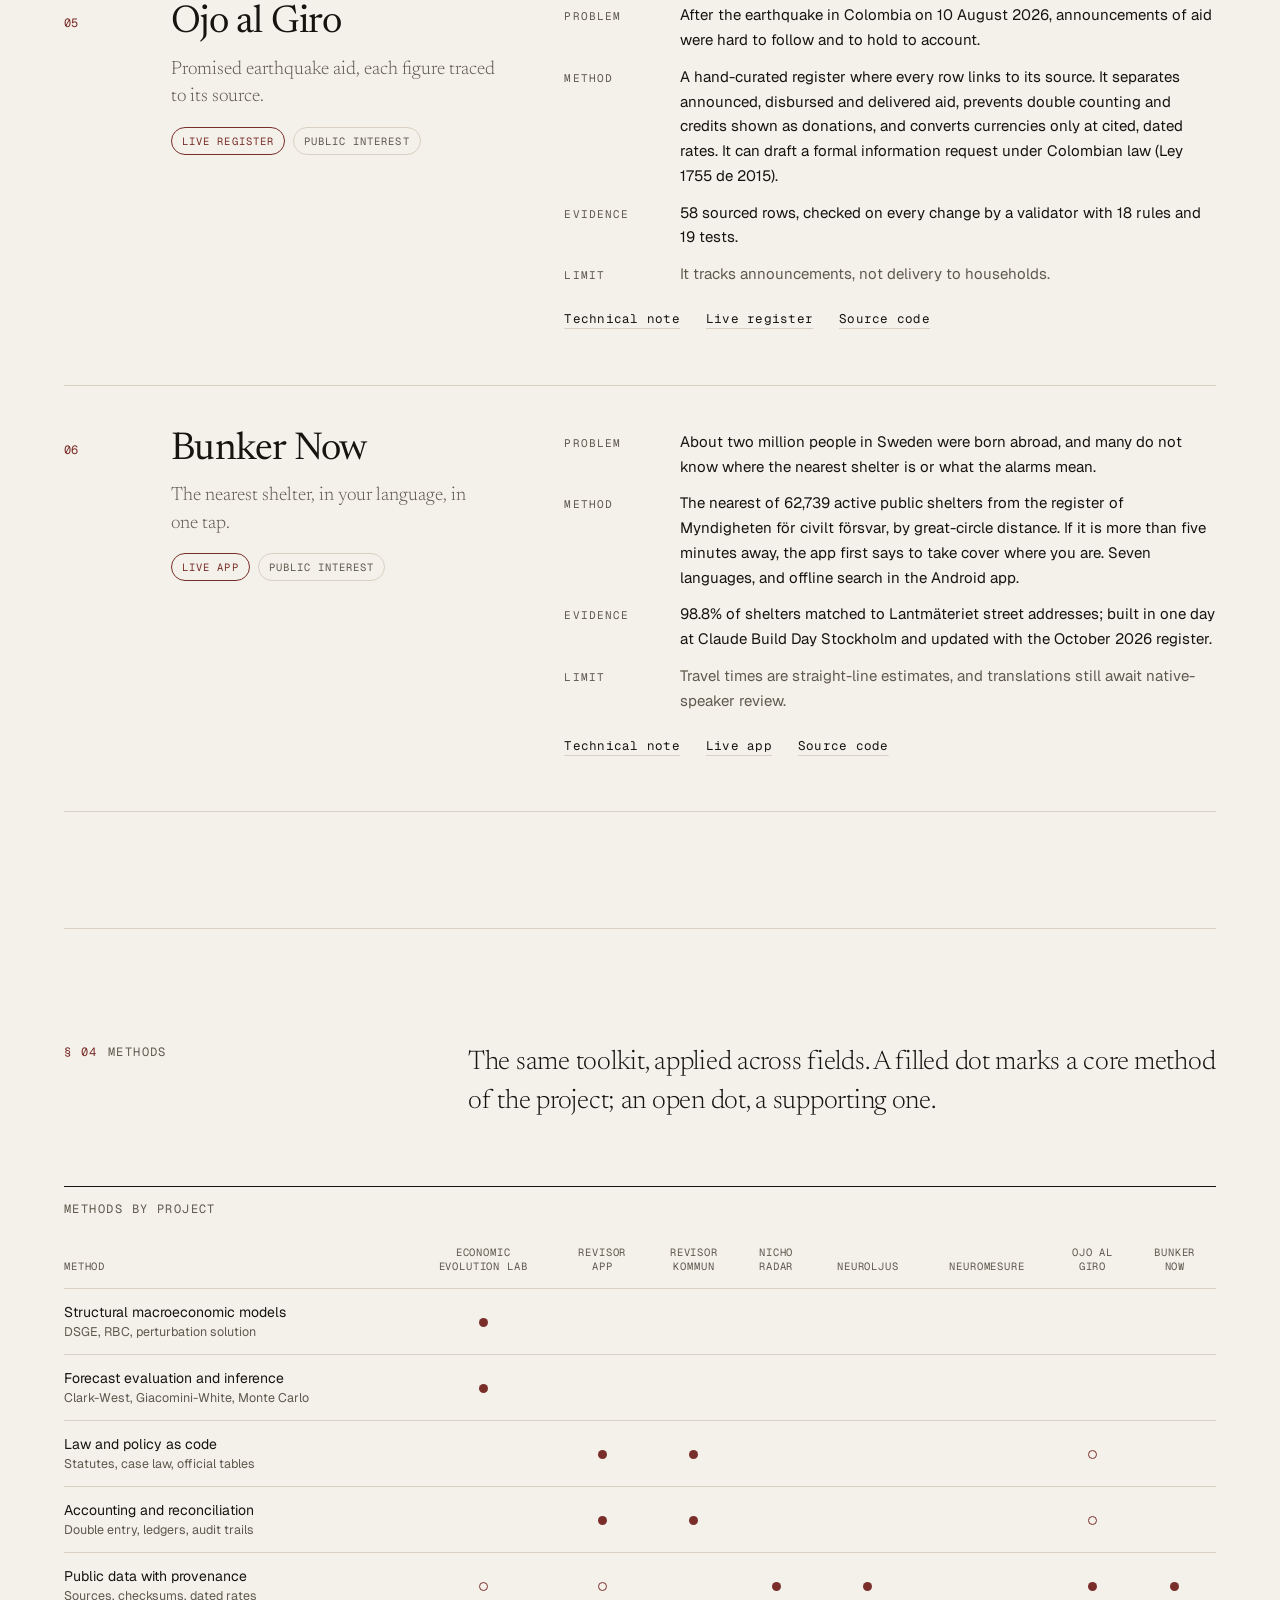
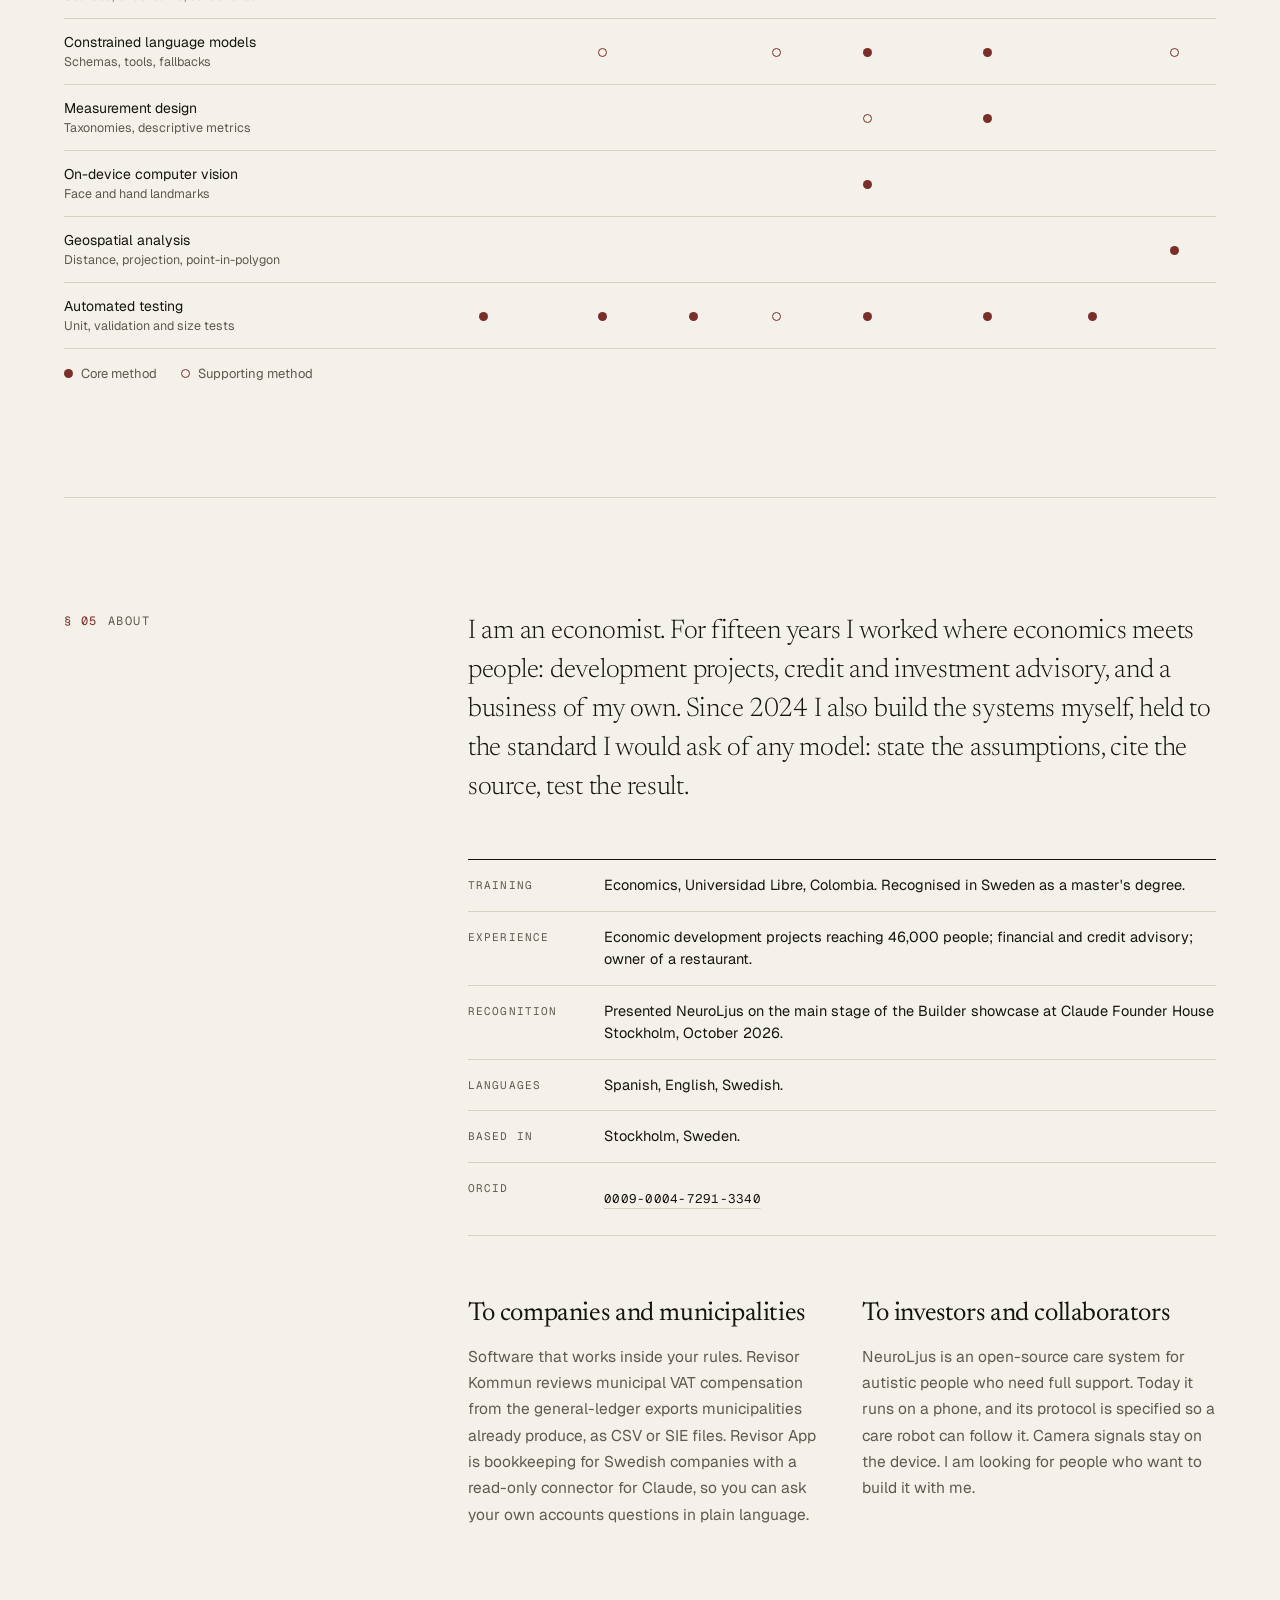
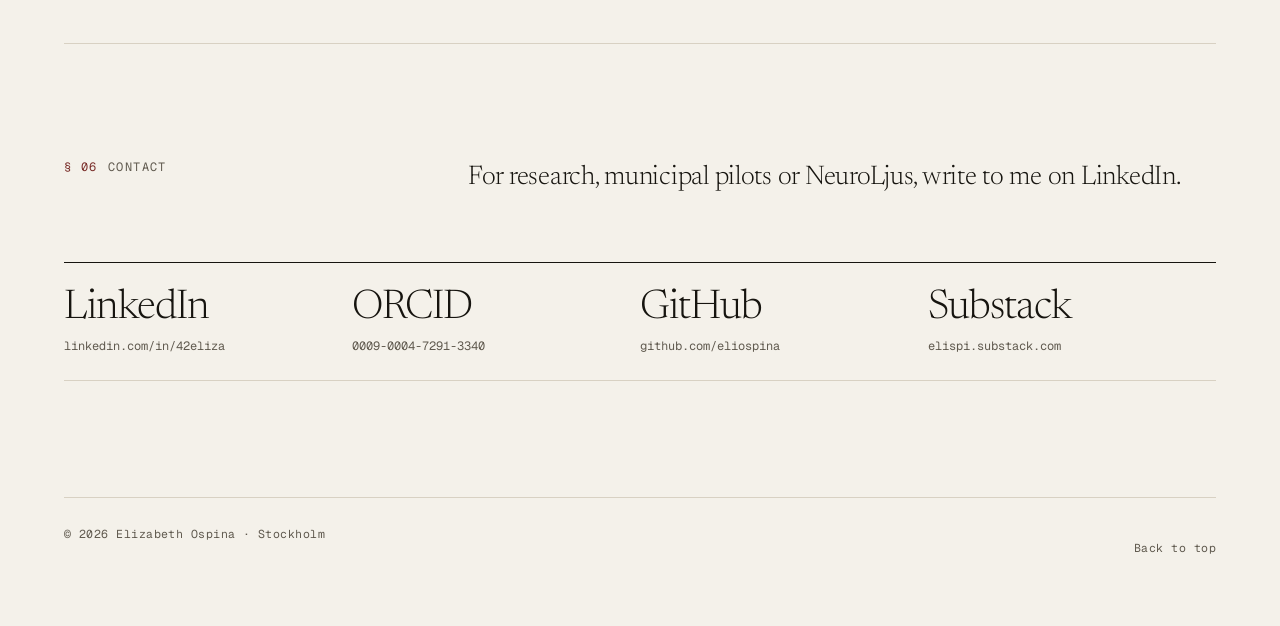
==== commit 94e0ee06: "Remove the X link from Contact Co-Authored-By: Claude Opus 5.5 <noreply@anthropic.com> Claude-Sessio" ====
--- a/index.html
+++ b/index.html
@@ -419,7 +419,6 @@
       <a href="https://orcid.org/0009-0004-7291-3340" target="_blank" rel="noopener"><span class="big">ORCID</span><span class="small">0009-0004-7291-3340</span></a>
       <a href="https://github.com/eliospina" target="_blank" rel="noopener"><span class="big">GitHub</span><span class="small">github.com/eliospina</span></a>
       <a href="https://elispi.substack.com" target="_blank" rel="noopener"><span class="big">Substack</span><span class="small">elispi.substack.com</span></a>
-      <a href="https://x.com/Kymeraway" target="_blank" rel="noopener"><span class="big">X</span><span class="small">x.com/Kymeraway</span></a>
     </div>
   </section>
 </main>
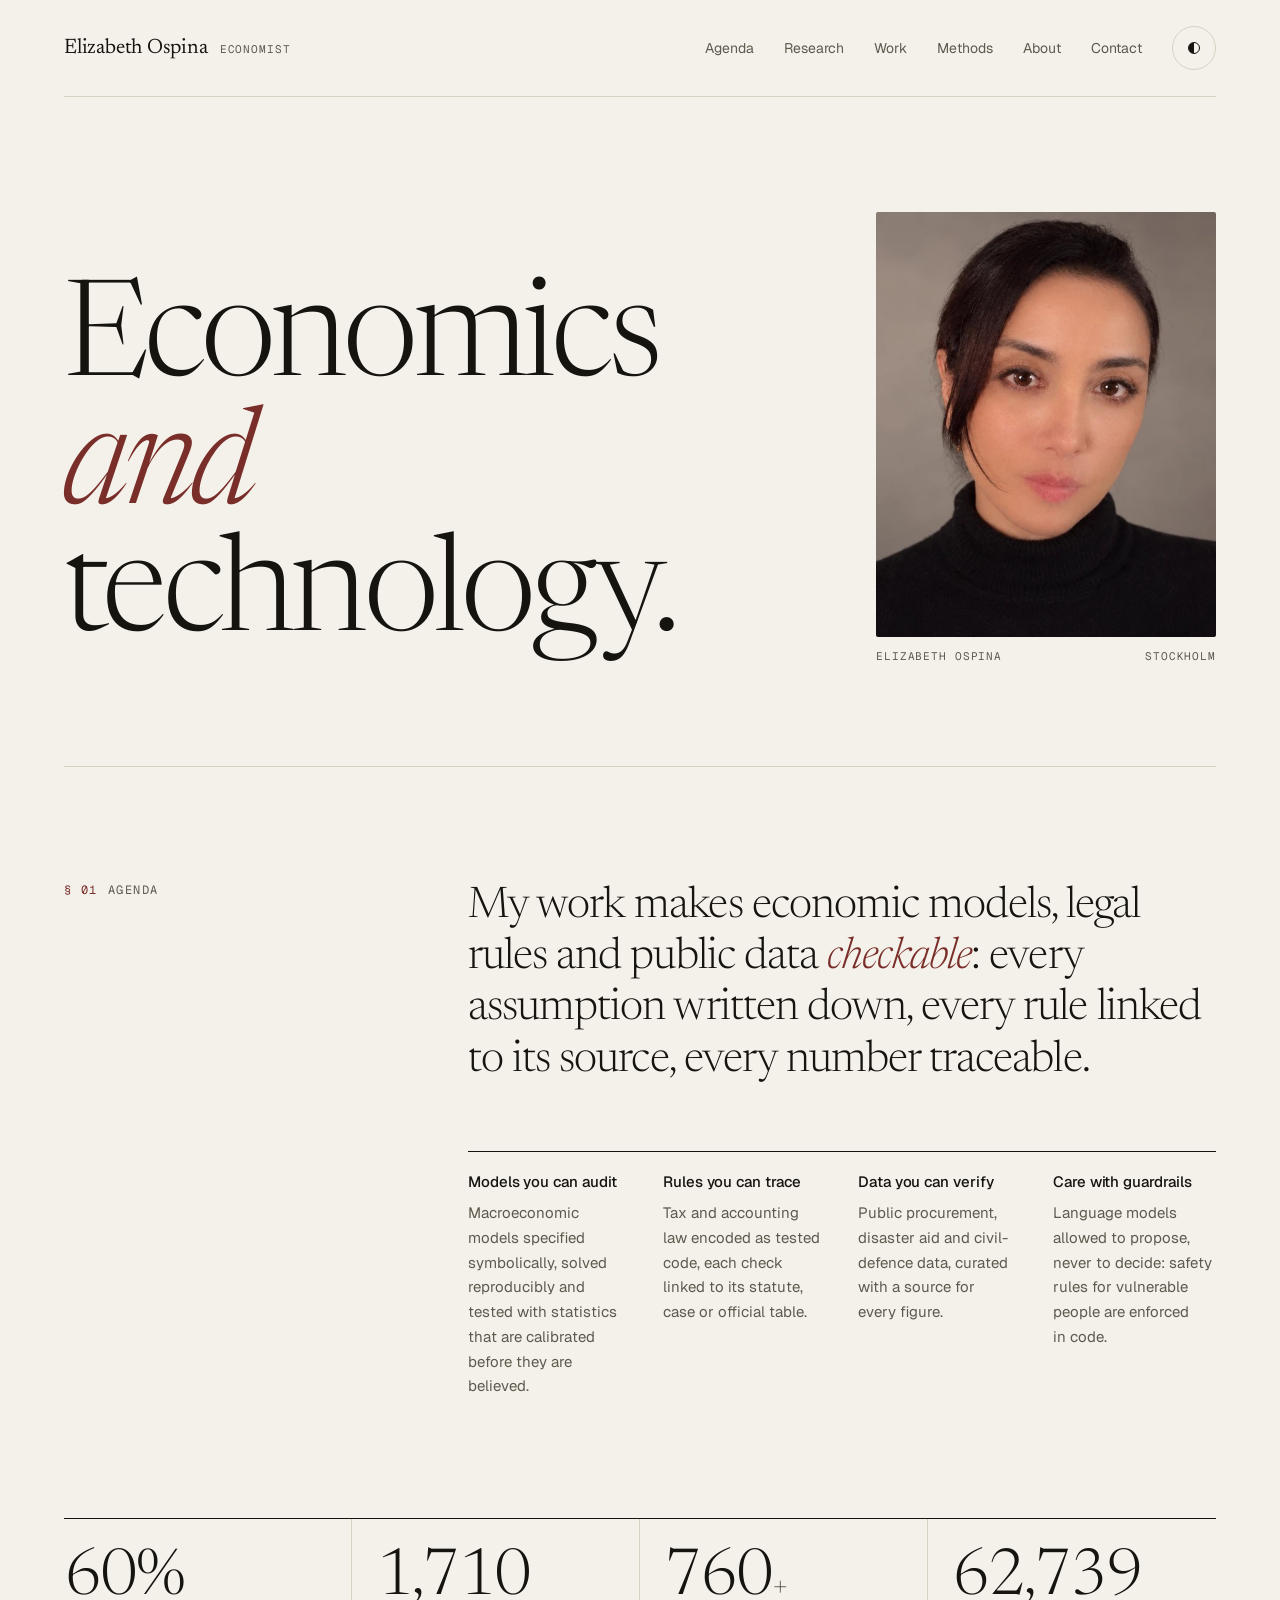
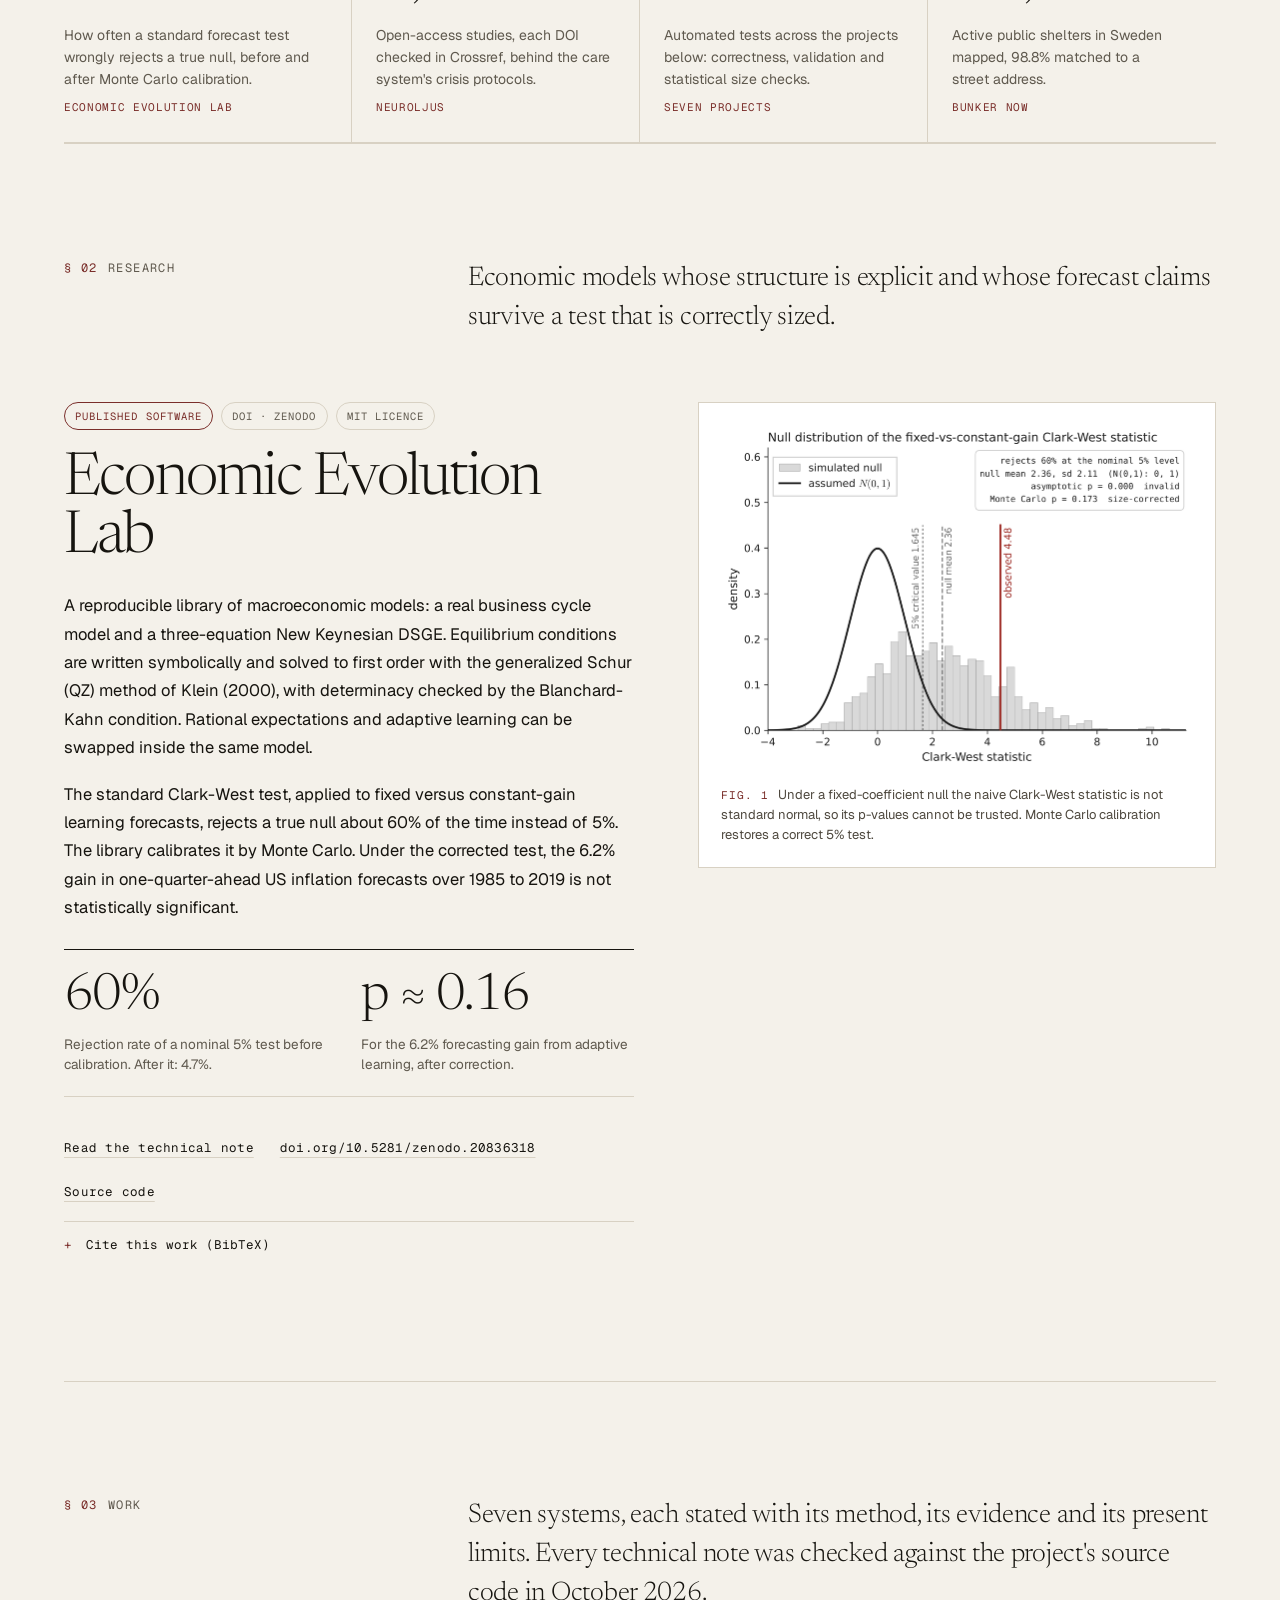
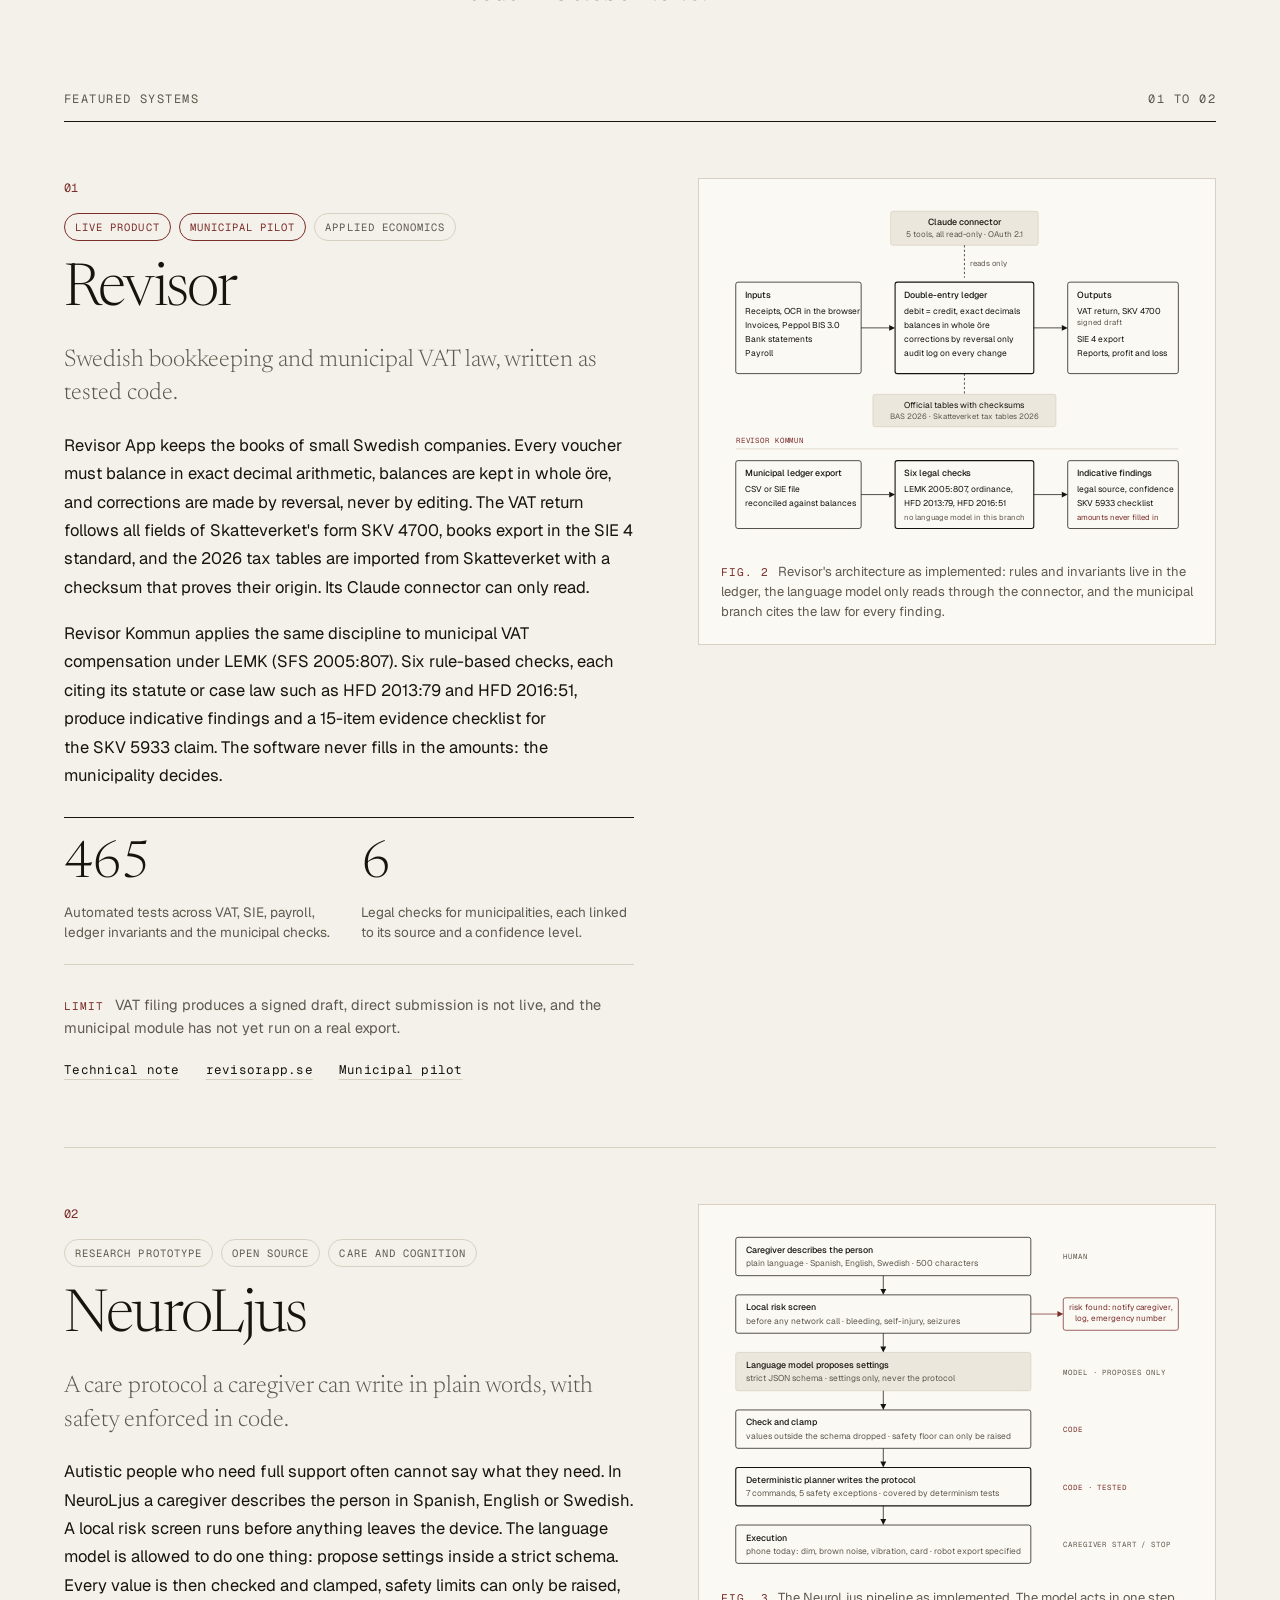
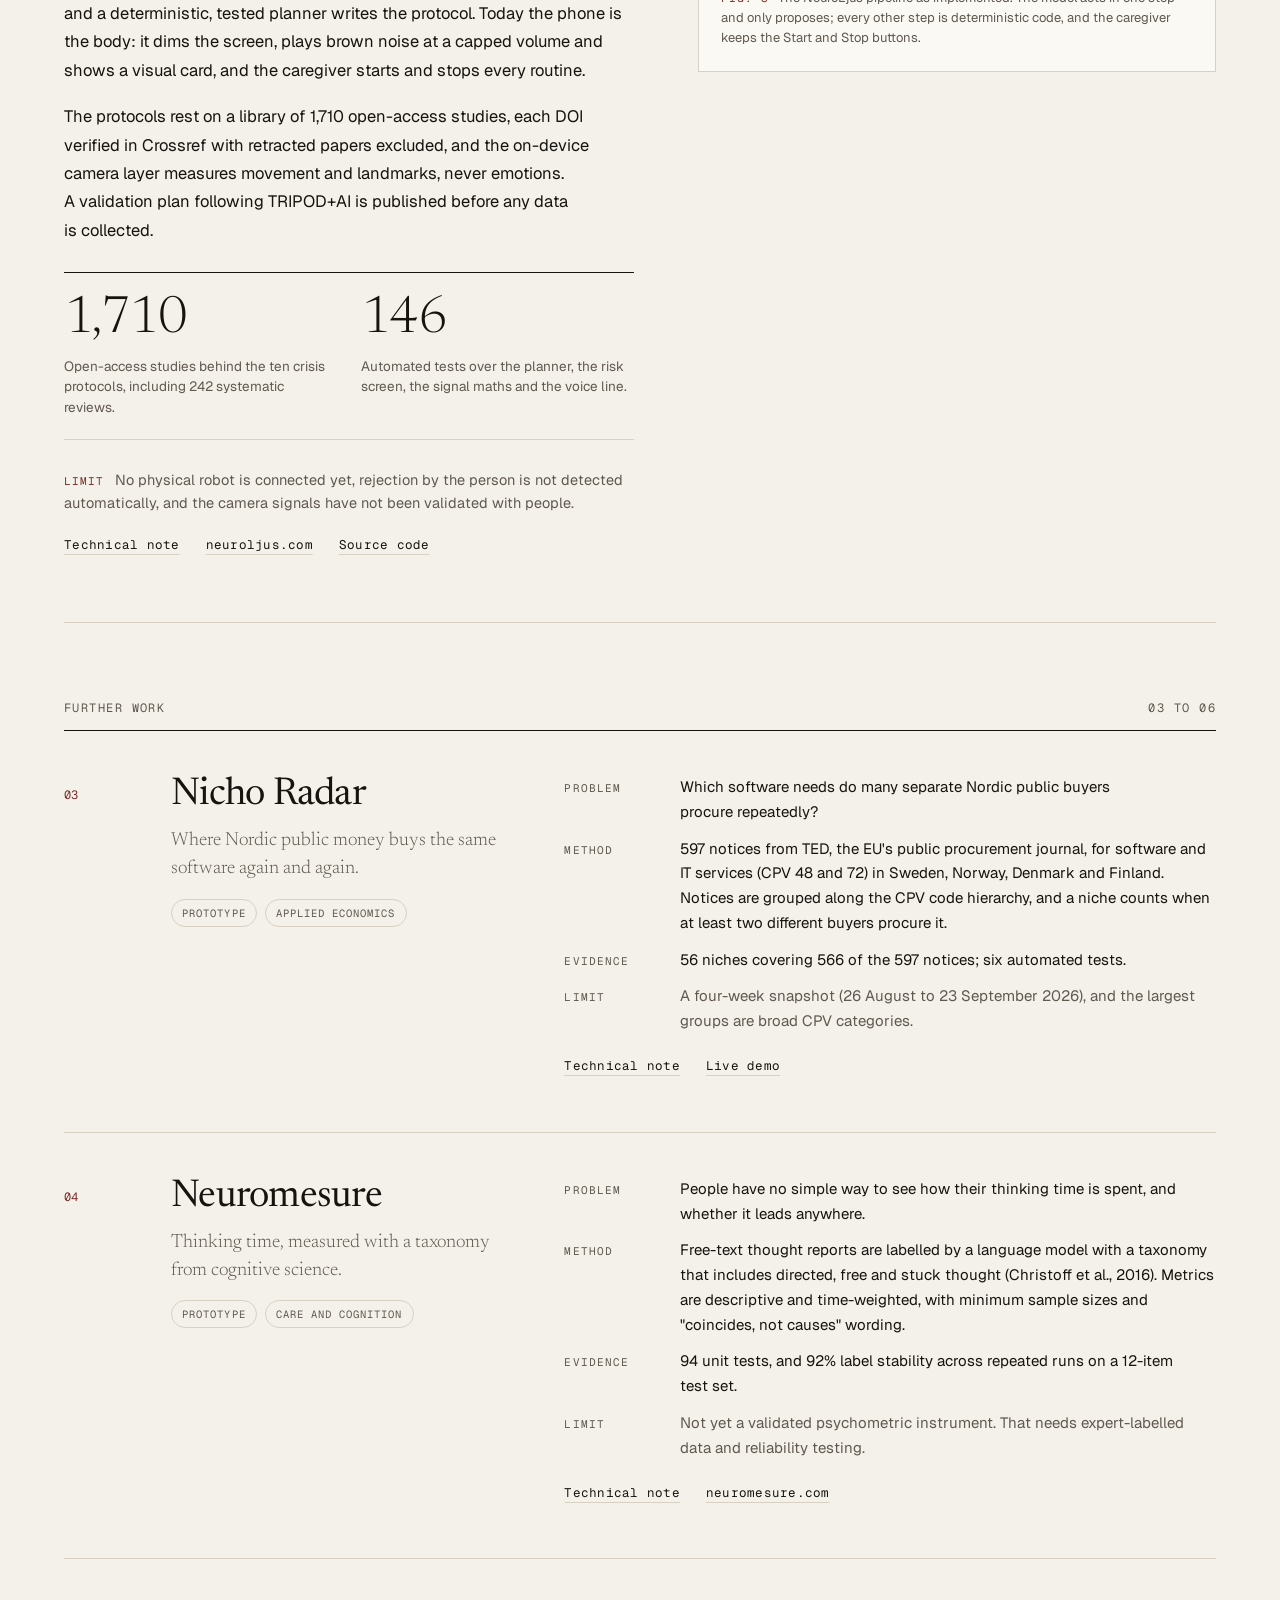
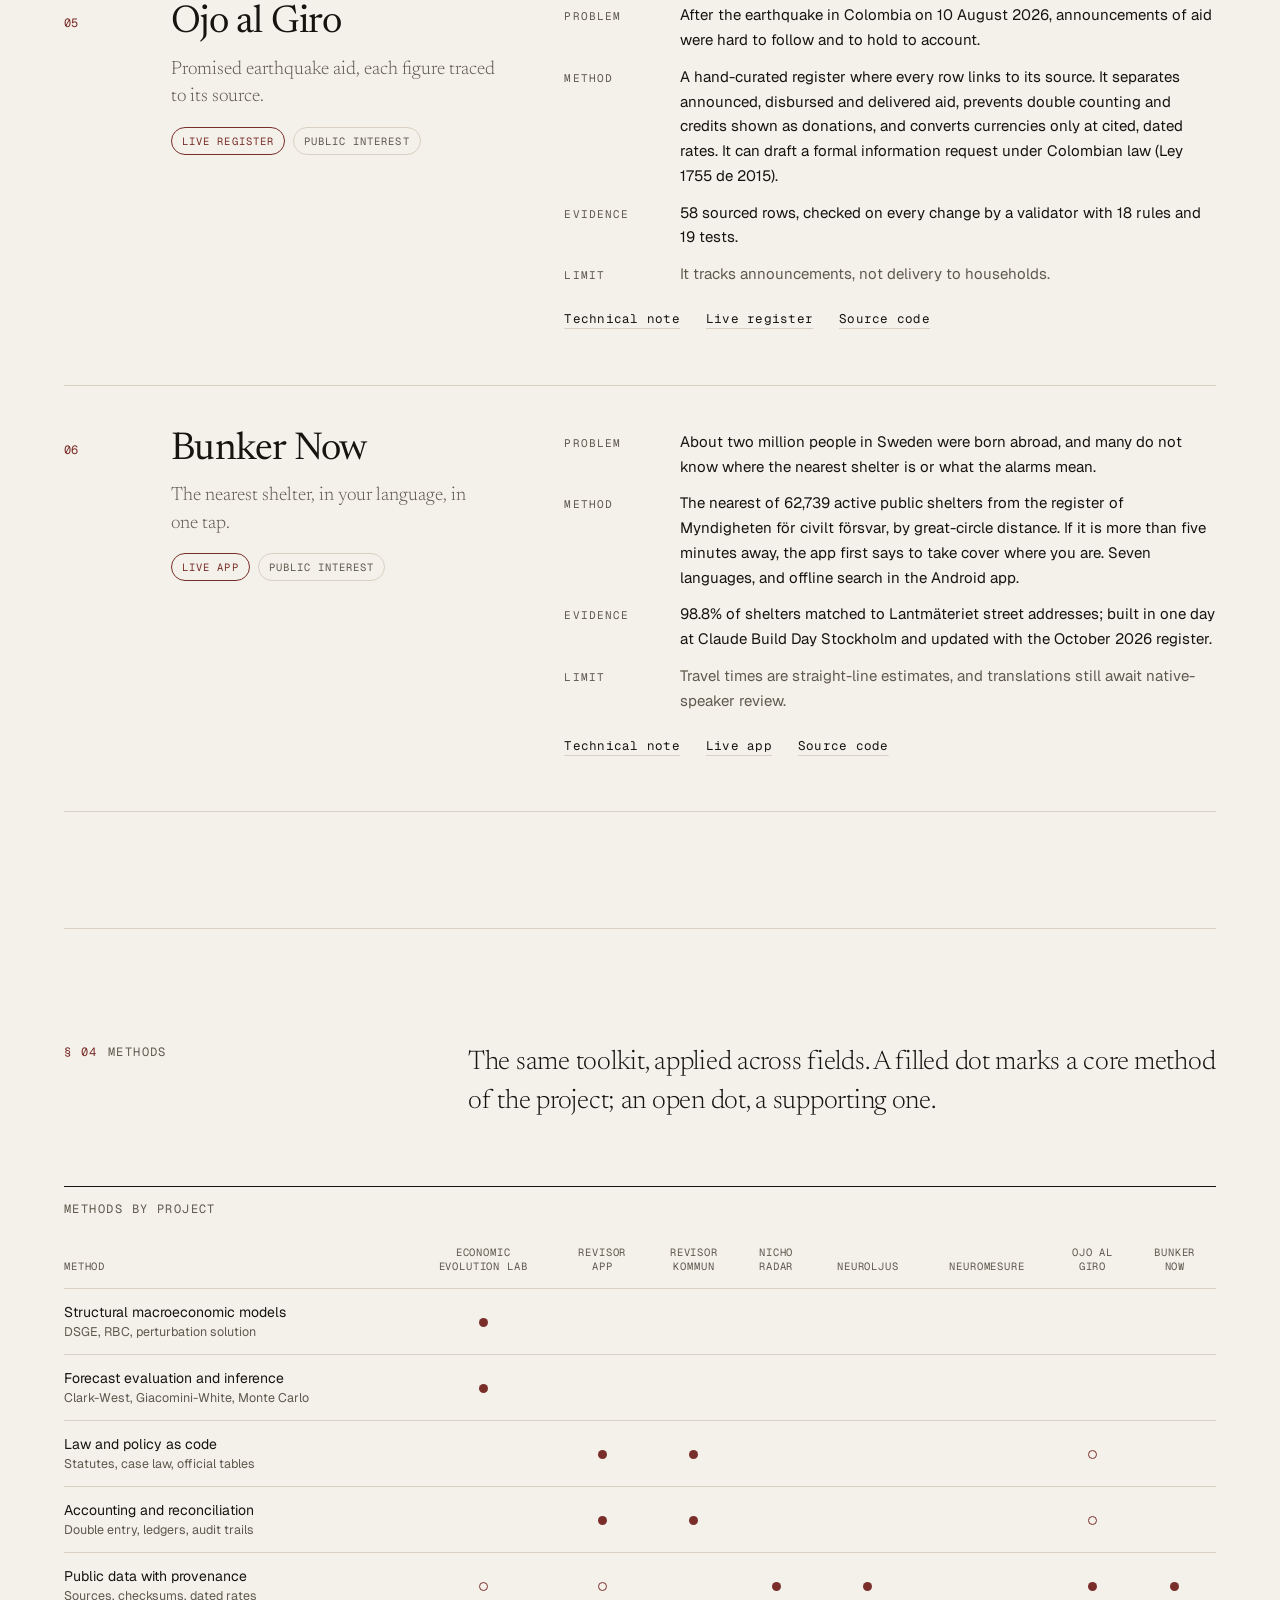
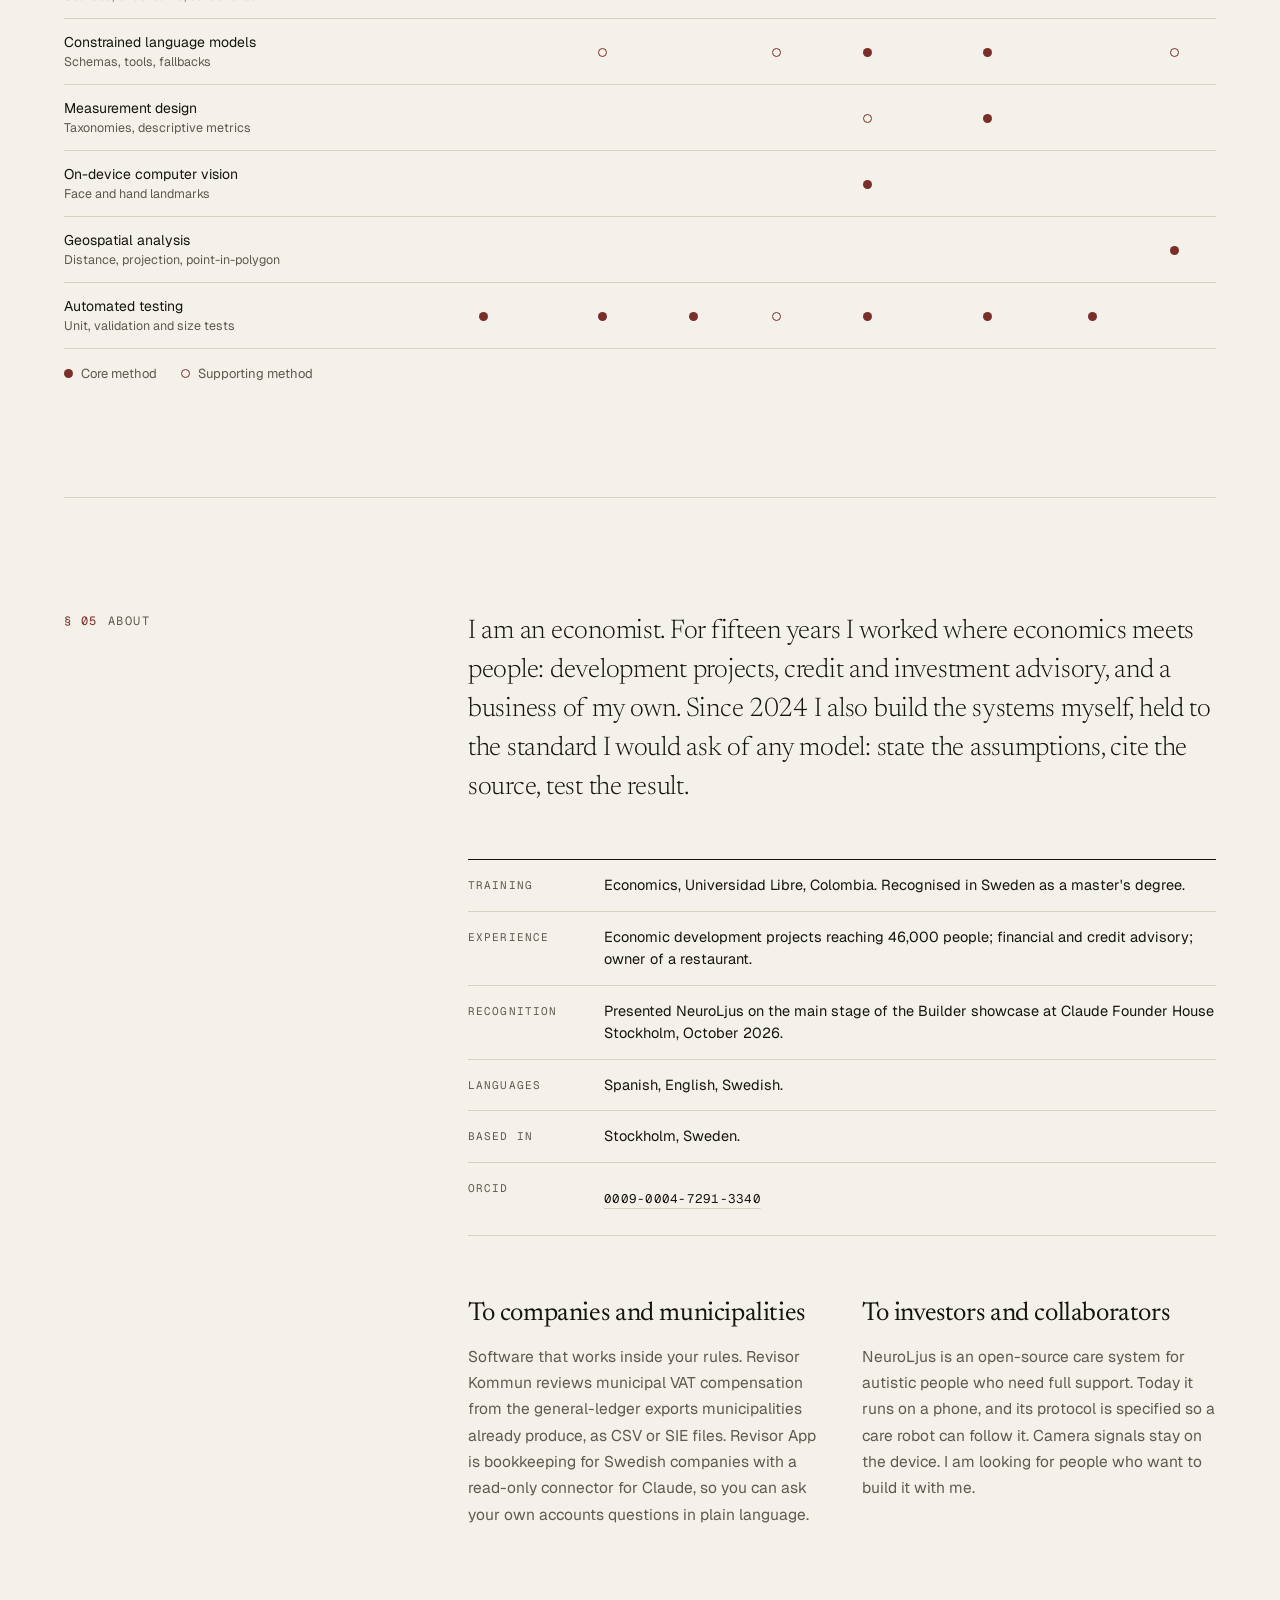
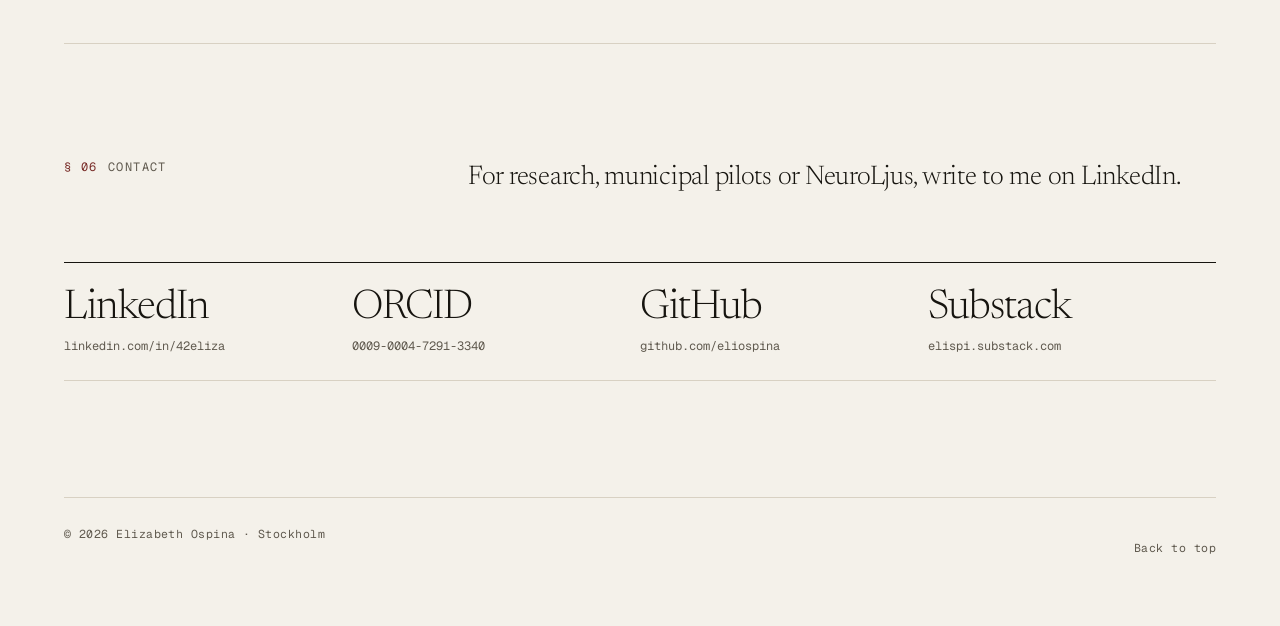
==== commit 8e1dab6d: "Fit the project diagrams on phones On narrow screens the Revisor and NeuroLjus diagrams were cut off" ====
--- a/index.html
+++ b/index.html
@@ -134,7 +134,7 @@
             <div class="links"><a class="textlink" href="work/revisor.html">Technical note</a><a class="textlink" href="https://revisorapp.se" target="_blank" rel="noopener">revisorapp.se</a><a class="textlink" href="https://revisorapp.se/kommun/pilot" target="_blank" rel="noopener">Municipal pilot</a></div>
           </div>
           <figure class="plate diagram">
-            <svg viewBox="0 0 640 470" role="img" aria-labelledby="rev-title">
+            <svg class="d-desktop" viewBox="0 0 640 470" role="img" aria-labelledby="rev-title">
               <title id="rev-title">How Revisor works: inputs flow into a double-entry ledger with invariants, which produces the VAT return, SIE export and reports; a read-only Claude connector sits on top; a municipal branch runs six legal checks on ledger exports.</title>
               <g font-family="Geist, system-ui, sans-serif" font-size="12" fill="var(--ink)">
                 <!-- connector -->
@@ -168,7 +168,7 @@
                 <text x="482" y="210" font-size="11.5">Reports, profit and loss</text>
                 <!-- reference data -->
                 <line x1="330" y1="234" x2="330" y2="262" stroke="var(--ink)" stroke-dasharray="3 3"/>
-                <rect x="236" y="262" width="188" height="44" rx="3" fill="var(--chip)" stroke="var(--rule)"/>
+                <rect x="206" y="262" width="248" height="44" rx="3" fill="var(--chip)" stroke="var(--rule)"/>
                 <text x="330" y="280" text-anchor="middle" font-size="11.5">Official tables with checksums</text>
                 <text x="330" y="296" text-anchor="middle" font-size="10.5" fill="var(--mute)">BAS 2026 · Skatteverket tax tables 2026</text>
                 <!-- kommun branch -->
@@ -192,6 +192,58 @@
                 <text x="482" y="432" font-size="10.5" fill="var(--accent)">amounts never filled in</text>
               </g>
             </svg>
+            <svg class="d-mobile" viewBox="0 0 320 906" role="img" aria-labelledby="rev-title-m">
+              <title id="rev-title-m">How Revisor works: inputs flow into a double-entry ledger with invariants, which produces the VAT return, SIE export and reports; a read-only Claude connector sits on top; a municipal branch runs six legal checks on ledger exports.</title>
+              <g font-family="Geist, system-ui, sans-serif" font-size="12" fill="var(--ink)">
+                <rect x="12" y="8" width="296" height="46" rx="3" fill="var(--chip)" stroke="var(--rule)"/>
+                <text x="160" y="27" text-anchor="middle" font-weight="500">Claude connector</text>
+                <text x="160" y="43" text-anchor="middle" font-size="11" fill="var(--mute)">5 tools, all read-only · OAuth 2.1</text>
+                <text x="294" y="72" text-anchor="end" font-size="10.5" fill="var(--mute)">reads only</text>
+                <rect x="12" y="80" width="268" height="106" rx="3" fill="var(--paper)" stroke="var(--ink)"/>
+                <text x="24" y="101" font-weight="500">Inputs</text>
+                <text x="24" y="123" font-size="11.5">Receipts, OCR in the browser</text>
+                <text x="24" y="142" font-size="11.5">Invoices, Peppol BIS 3.0</text>
+                <text x="24" y="161" font-size="11.5">Bank statements</text>
+                <text x="24" y="180" font-size="11.5">Payroll</text>
+                <line x1="146" y1="186" x2="146" y2="206" stroke="var(--ink)"/><polygon points="142,206 146,214 150,206" fill="var(--ink)"/>
+                <rect x="12" y="214" width="268" height="106" rx="3" fill="var(--paper)" stroke="var(--ink)" stroke-width="1.5"/>
+                <text x="24" y="235" font-weight="500">Double-entry ledger</text>
+                <text x="24" y="257" font-size="11.5">debit = credit, exact decimals</text>
+                <text x="24" y="276" font-size="11.5">balances in whole öre</text>
+                <text x="24" y="295" font-size="11.5">corrections by reversal only</text>
+                <text x="24" y="314" font-size="11.5">audit log on every change</text>
+                <polyline points="300,54 300,244 280,244" fill="none" stroke="var(--ink)" stroke-dasharray="3 3"/>
+                <line x1="146" y1="320" x2="146" y2="340" stroke="var(--ink)"/><polygon points="142,340 146,348 150,340" fill="var(--ink)"/>
+                <rect x="12" y="348" width="268" height="100" rx="3" fill="var(--paper)" stroke="var(--ink)"/>
+                <text x="24" y="369" font-weight="500">Outputs</text>
+                <text x="24" y="391" font-size="11.5">VAT return, SKV 4700</text>
+                <text x="24" y="406" font-size="10.5" fill="var(--mute)">signed draft</text>
+                <text x="24" y="425" font-size="11.5">SIE 4 export</text>
+                <text x="24" y="440" font-size="11.5">Reports, profit and loss</text>
+                <rect x="12" y="464" width="268" height="46" rx="3" fill="var(--chip)" stroke="var(--rule)"/>
+                <text x="146" y="483" text-anchor="middle" font-size="11.5">Official tables with checksums</text>
+                <text x="146" y="499" text-anchor="middle" font-size="10.5" fill="var(--mute)">BAS 2026 · Skatteverket tax tables 2026</text>
+                <polyline points="280,296 300,296 300,487 280,487" fill="none" stroke="var(--ink)" stroke-dasharray="3 3"/>
+                <line x1="12" y1="546" x2="308" y2="546" stroke="var(--rule)"/>
+                <text x="12" y="538" font-family="'Geist Mono', monospace" font-size="10" letter-spacing="1.2" fill="var(--accent)">REVISOR KOMMUN</text>
+                <rect x="12" y="562" width="268" height="80" rx="3" fill="var(--paper)" stroke="var(--ink)"/>
+                <text x="24" y="583" font-weight="500">Municipal ledger export</text>
+                <text x="24" y="605" font-size="11.5">CSV or SIE file</text>
+                <text x="24" y="624" font-size="11.5">reconciled against balances</text>
+                <line x1="146" y1="642" x2="146" y2="662" stroke="var(--ink)"/><polygon points="142,662 146,670 150,662" fill="var(--ink)"/>
+                <rect x="12" y="670" width="268" height="98" rx="3" fill="var(--paper)" stroke="var(--ink)" stroke-width="1.5"/>
+                <text x="24" y="691" font-weight="500">Six legal checks</text>
+                <text x="24" y="713" font-size="11.5">LEMK 2005:807, ordinance,</text>
+                <text x="24" y="732" font-size="11.5">HFD 2013:79, HFD 2016:51</text>
+                <text x="24" y="751" font-size="10.5" fill="var(--mute)">no language model in this branch</text>
+                <line x1="146" y1="768" x2="146" y2="788" stroke="var(--ink)"/><polygon points="142,788 146,796 150,788" fill="var(--ink)"/>
+                <rect x="12" y="796" width="268" height="98" rx="3" fill="var(--paper)" stroke="var(--ink)"/>
+                <text x="24" y="817" font-weight="500">Indicative findings</text>
+                <text x="24" y="839" font-size="11.5">legal source, confidence</text>
+                <text x="24" y="858" font-size="11.5">SKV 5933 checklist</text>
+                <text x="24" y="877" font-size="10.5" fill="var(--accent)">amounts never filled in</text>
+              </g>
+            </svg>
             <figcaption><b>Fig. 2</b>Revisor's architecture as implemented: rules and invariants live in the ledger, the language model only reads through the connector, and the municipal branch cites the law for every finding.</figcaption>
           </figure>
         </div>
@@ -214,7 +266,7 @@
             <div class="links"><a class="textlink" href="work/neuroljus.html">Technical note</a><a class="textlink" href="https://neuroljus.com" target="_blank" rel="noopener">neuroljus.com</a><a class="textlink" href="https://github.com/eliospina/neuroljus-canon-stable" target="_blank" rel="noopener">Source code</a></div>
           </div>
           <figure class="plate diagram">
-            <svg viewBox="0 0 640 470" role="img" aria-labelledby="nl-title">
+            <svg class="d-desktop" viewBox="0 0 640 470" role="img" aria-labelledby="nl-title">
               <title id="nl-title">How NeuroLjus turns a caregiver's words into a care protocol: a local risk screen, a language model that only proposes settings, a sanitiser with a safety floor, a deterministic planner, and execution on a phone or a robot export. Every step except the model's proposal is enforced in code.</title>
               <g font-family="Geist, system-ui, sans-serif" font-size="12" fill="var(--ink)">
                 <!-- step boxes -->
@@ -259,6 +311,49 @@
                   <text x="464" y="356" fill="var(--accent)">CODE · TESTED</text>
                   <text x="464" y="434" fill="var(--mute)">CAREGIVER START / STOP</text>
                 </g>
+              </g>
+            </svg>
+            <svg class="d-mobile" viewBox="0 0 320 670" role="img" aria-labelledby="nl-title-m">
+              <title id="nl-title-m">How NeuroLjus turns a caregiver's words into a care protocol: a local risk screen, a language model that only proposes settings, a sanitiser with a safety floor, a deterministic planner, and execution on a phone or a robot export. Every step except the model's proposal is enforced in code.</title>
+              <g font-family="Geist, system-ui, sans-serif" font-size="12" fill="var(--ink)">
+                <text x="12" y="16" font-family="'Geist Mono', monospace" font-size="10" letter-spacing="1.2" fill="var(--mute)">HUMAN</text>
+                <rect x="12" y="24" width="296" height="66" rx="3" fill="var(--paper)" stroke="var(--ink)"/>
+                <text x="26" y="45" font-weight="500">Caregiver describes the person</text>
+                <text x="26" y="63" font-size="11.5" fill="var(--mute)">plain language · Spanish, English, Swedish ·</text>
+                <text x="26" y="79" font-size="11.5" fill="var(--mute)">500 characters</text>
+                <line x1="280" y1="90" x2="280" y2="104" stroke="var(--ink)"/><polygon points="276,104 280,112 284,104" fill="var(--ink)"/>
+                <rect x="12" y="112" width="296" height="66" rx="3" fill="var(--paper)" stroke="var(--ink)"/>
+                <text x="26" y="133" font-weight="500">Local risk screen</text>
+                <text x="26" y="151" font-size="11.5" fill="var(--mute)">before any network call ·</text>
+                <text x="26" y="167" font-size="11.5" fill="var(--mute)">bleeding, self-injury, seizures</text>
+                <line x1="60" y1="178" x2="60" y2="196" stroke="var(--accent)"/><polygon points="56,196 60,204 64,196" fill="var(--accent)"/>
+                <rect x="12" y="204" width="190" height="44" rx="3" fill="var(--paper)" stroke="var(--accent)"/>
+                <text x="107" y="222" text-anchor="middle" font-size="11" fill="var(--accent)">risk found: notify caregiver,</text>
+                <text x="107" y="237" text-anchor="middle" font-size="11" fill="var(--accent)">log, emergency number</text>
+                <line x1="280" y1="178" x2="280" y2="270" stroke="var(--ink)"/><polygon points="276,270 280,278 284,270" fill="var(--ink)"/>
+                <text x="12" y="270" font-family="'Geist Mono', monospace" font-size="10" letter-spacing="1.2" fill="var(--mute)">MODEL · PROPOSES ONLY</text>
+                <rect x="12" y="278" width="296" height="66" rx="3" fill="var(--chip)" stroke="var(--rule)"/>
+                <text x="26" y="299" font-weight="500">Language model proposes settings</text>
+                <text x="26" y="317" font-size="11.5" fill="var(--mute)">strict JSON schema ·</text>
+                <text x="26" y="333" font-size="11.5" fill="var(--mute)">settings only, never the protocol</text>
+                <line x1="280" y1="344" x2="280" y2="376" stroke="var(--ink)"/><polygon points="276,376 280,384 284,376" fill="var(--ink)"/>
+                <text x="12" y="376" font-family="'Geist Mono', monospace" font-size="10" letter-spacing="1.2" fill="var(--accent)">CODE</text>
+                <rect x="12" y="384" width="296" height="66" rx="3" fill="var(--paper)" stroke="var(--ink)"/>
+                <text x="26" y="405" font-weight="500">Check and clamp</text>
+                <text x="26" y="423" font-size="11.5" fill="var(--mute)">values outside the schema dropped ·</text>
+                <text x="26" y="439" font-size="11.5" fill="var(--mute)">safety floor can only be raised</text>
+                <line x1="280" y1="450" x2="280" y2="482" stroke="var(--ink)"/><polygon points="276,482 280,490 284,482" fill="var(--ink)"/>
+                <text x="12" y="482" font-family="'Geist Mono', monospace" font-size="10" letter-spacing="1.2" fill="var(--accent)">CODE · TESTED</text>
+                <rect x="12" y="490" width="296" height="66" rx="3" fill="var(--paper)" stroke="var(--ink)" stroke-width="1.5"/>
+                <text x="26" y="511" font-weight="500">Deterministic planner writes the protocol</text>
+                <text x="26" y="529" font-size="11.5" fill="var(--mute)">7 commands, 5 safety exceptions ·</text>
+                <text x="26" y="545" font-size="11.5" fill="var(--mute)">covered by determinism tests</text>
+                <line x1="280" y1="556" x2="280" y2="588" stroke="var(--ink)"/><polygon points="276,588 280,596 284,588" fill="var(--ink)"/>
+                <text x="12" y="588" font-family="'Geist Mono', monospace" font-size="10" letter-spacing="1.2" fill="var(--mute)">CAREGIVER START / STOP</text>
+                <rect x="12" y="596" width="296" height="66" rx="3" fill="var(--paper)" stroke="var(--ink)"/>
+                <text x="26" y="617" font-weight="500">Execution</text>
+                <text x="26" y="635" font-size="11.5" fill="var(--mute)">phone today: dim, brown noise, vibration, card ·</text>
+                <text x="26" y="651" font-size="11.5" fill="var(--mute)">robot export specified</text>
               </g>
             </svg>
             <figcaption><b>Fig. 3</b>The NeuroLjus pipeline as implemented. The model acts in one step and only proposes; every other step is deterministic code, and the caregiver keeps the Start and Stop buttons.</figcaption>
--- a/assets/site.css
+++ b/assets/site.css
@@ -222,4 +222,5 @@
 .plate.diagram svg{width:100%;height:auto;display:block}
 .plate.diagram figcaption{color:var(--mute)}
 .plate.diagram figcaption b{color:var(--accent)}
-@media (max-width:720px){.plate.diagram{overflow-x:auto}.plate.diagram svg{min-width:560px}}
+.plate.diagram .d-mobile{display:none}
+@media (max-width:720px){.plate.diagram .d-desktop{display:none}.plate.diagram .d-mobile{display:block}}
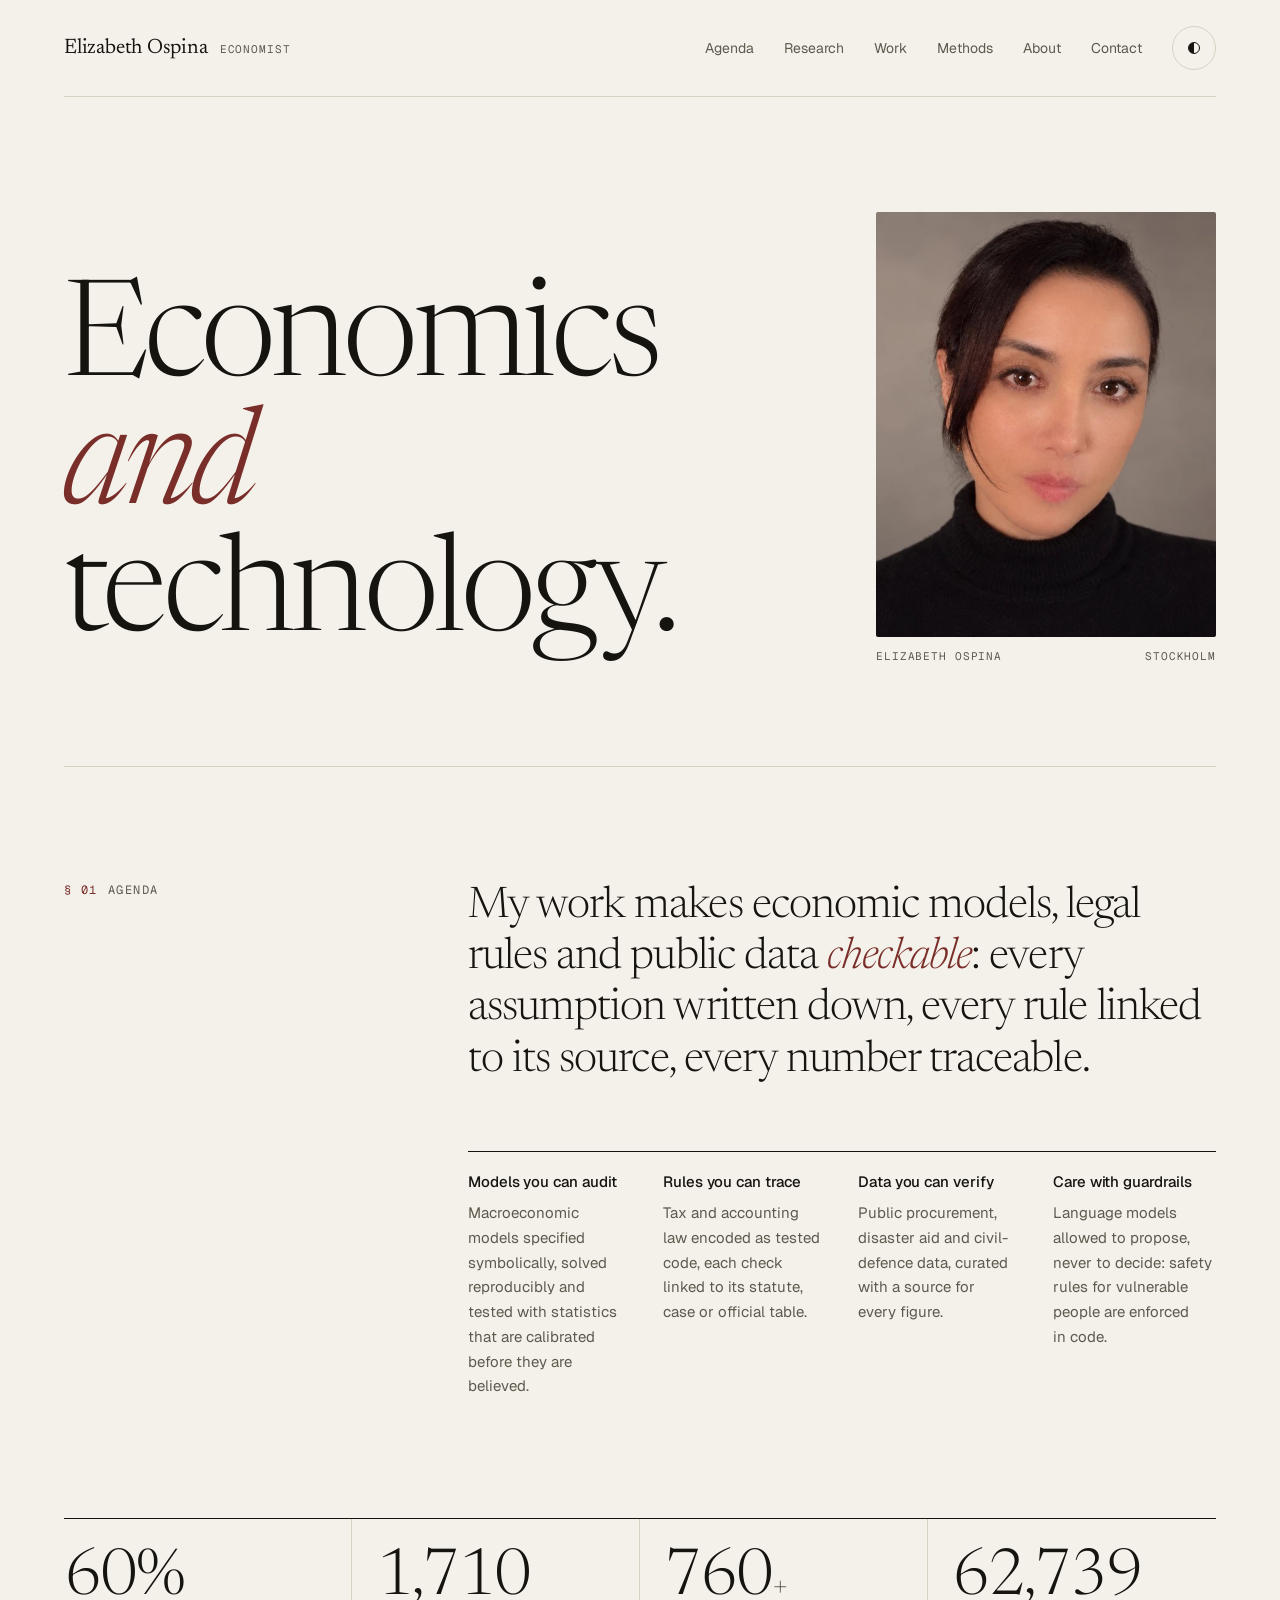
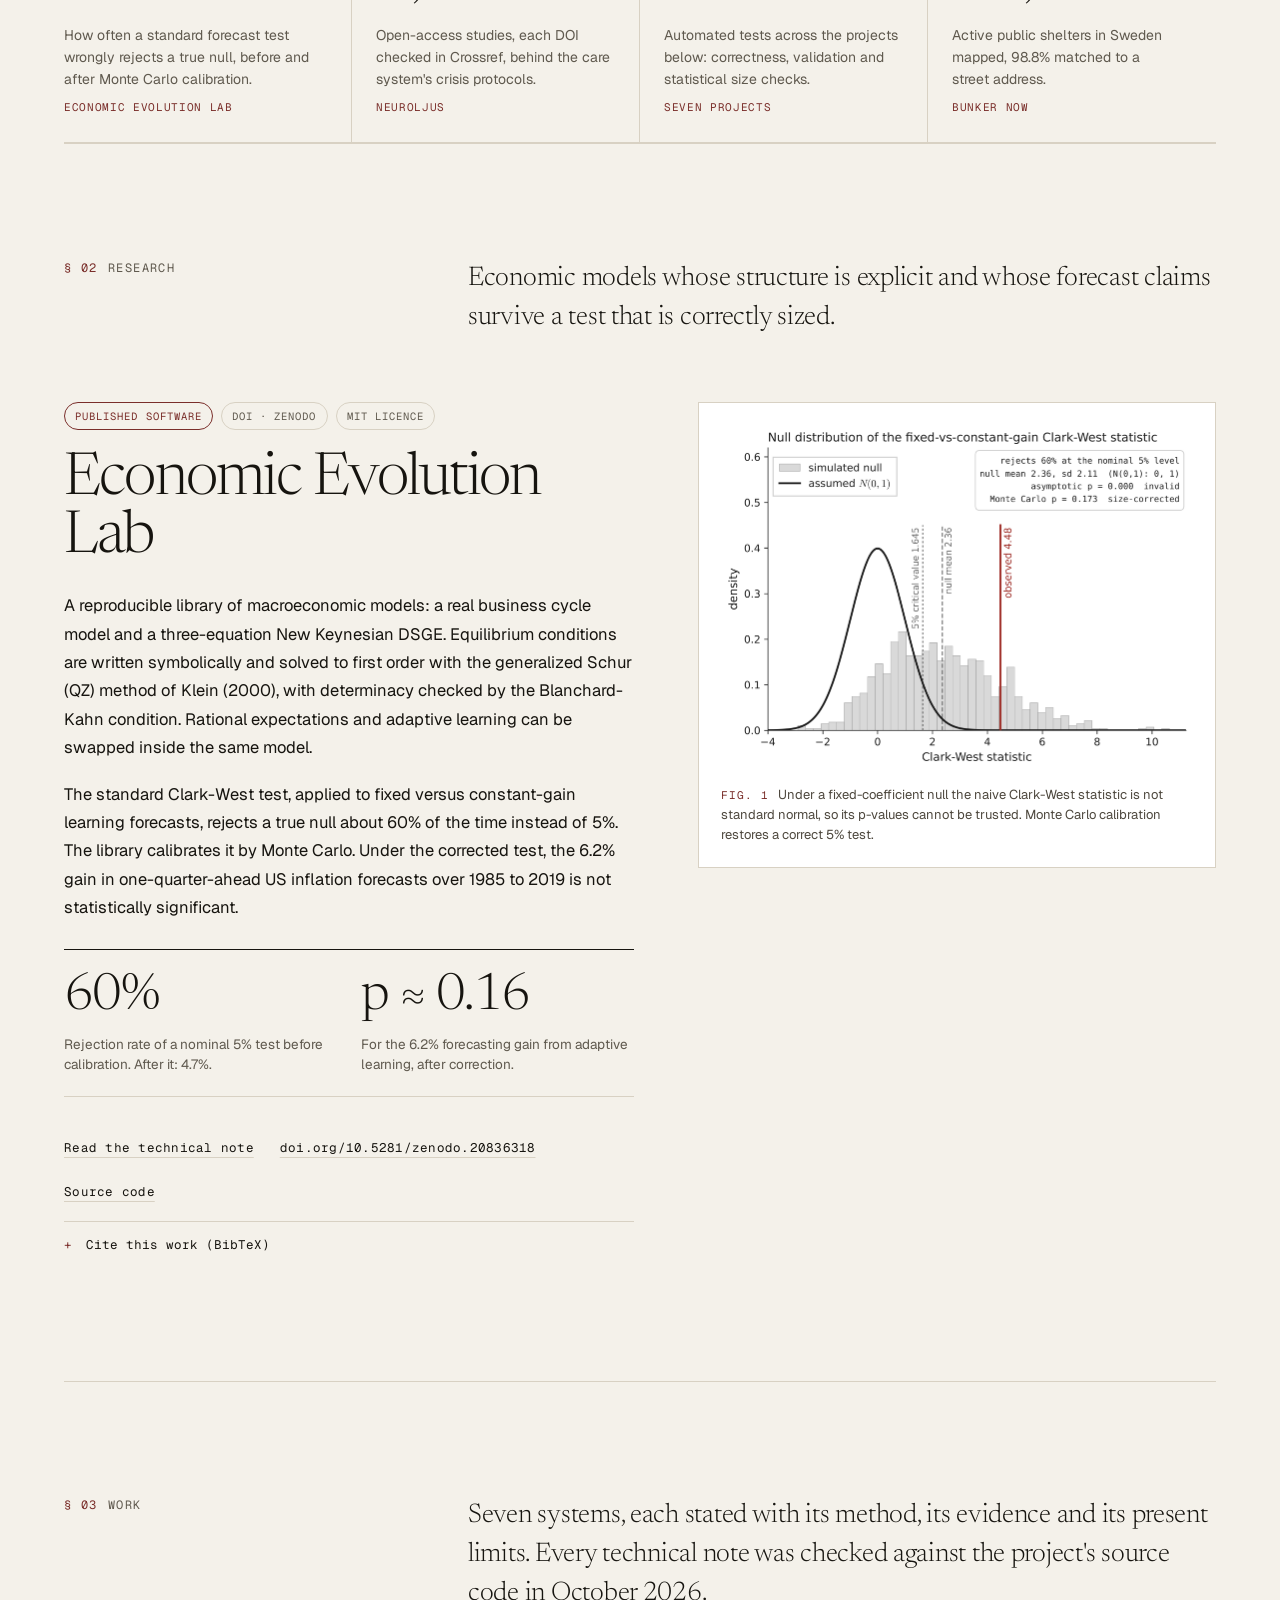
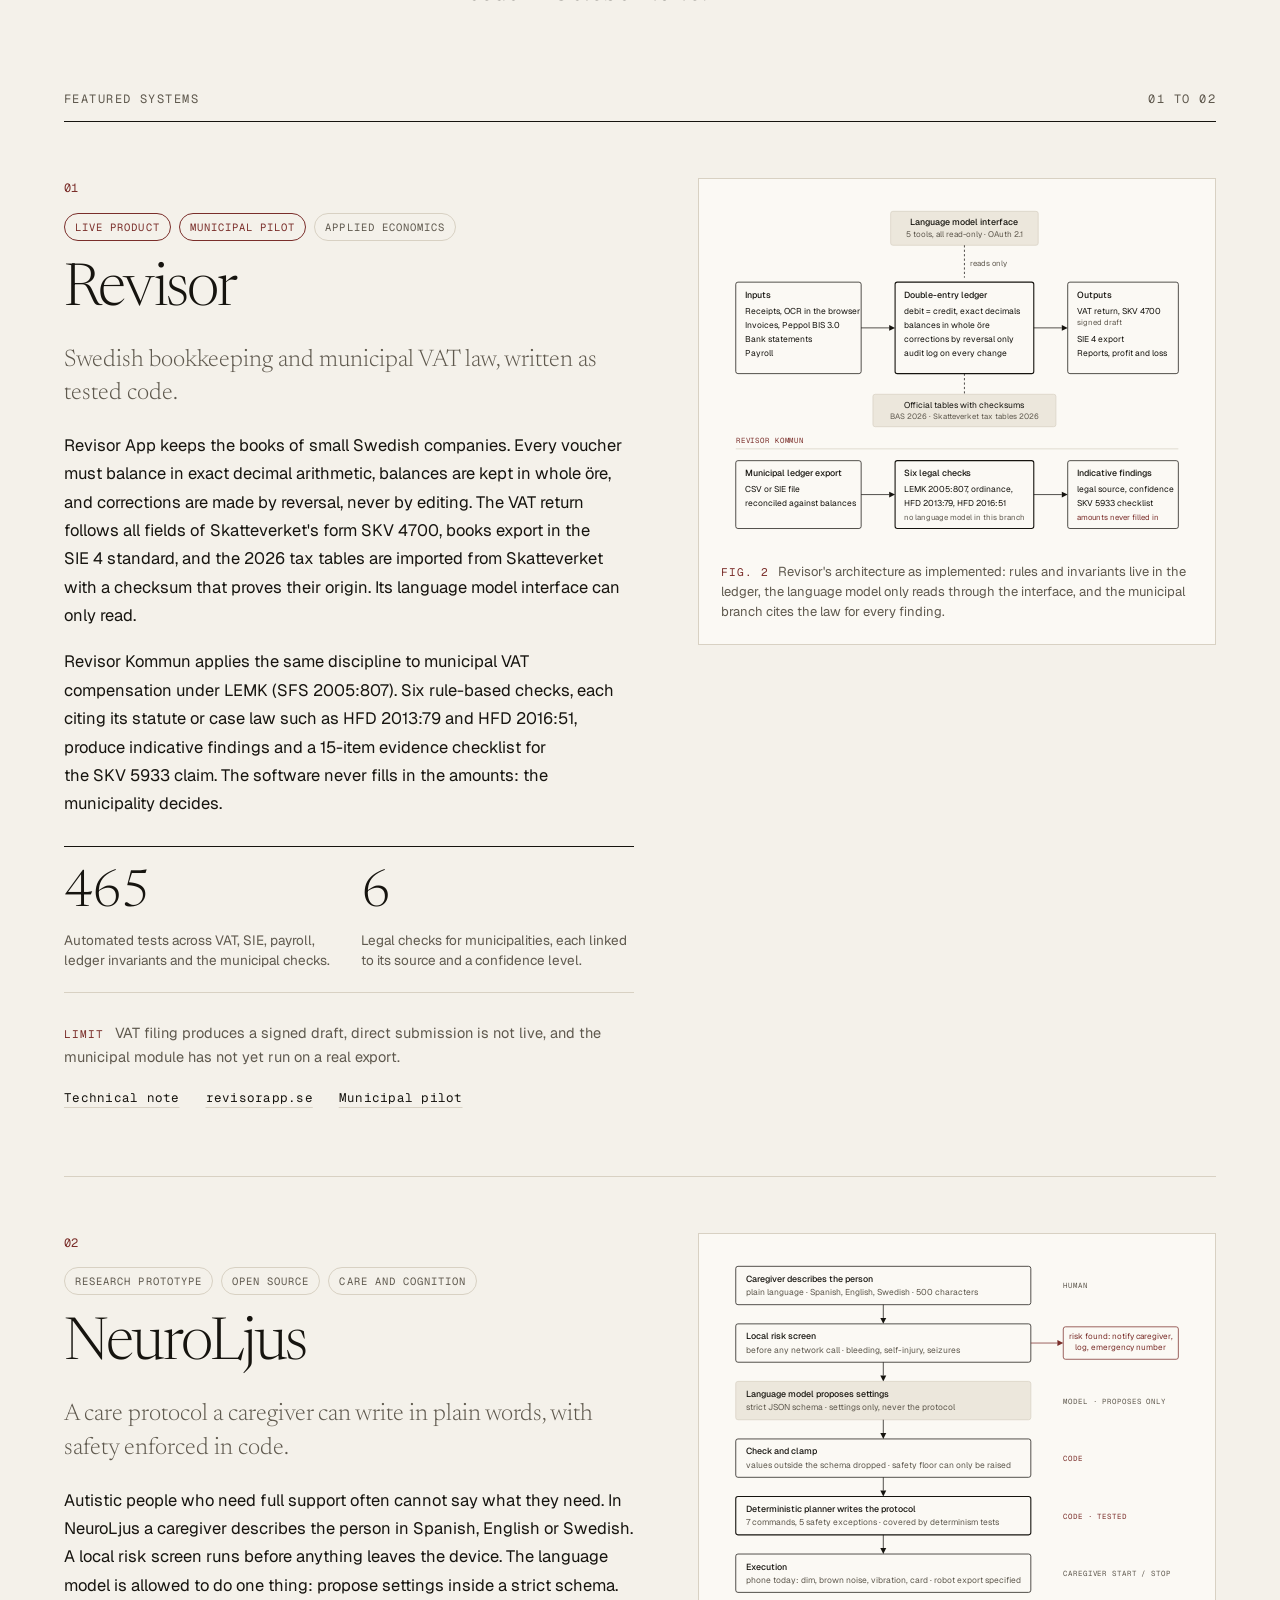
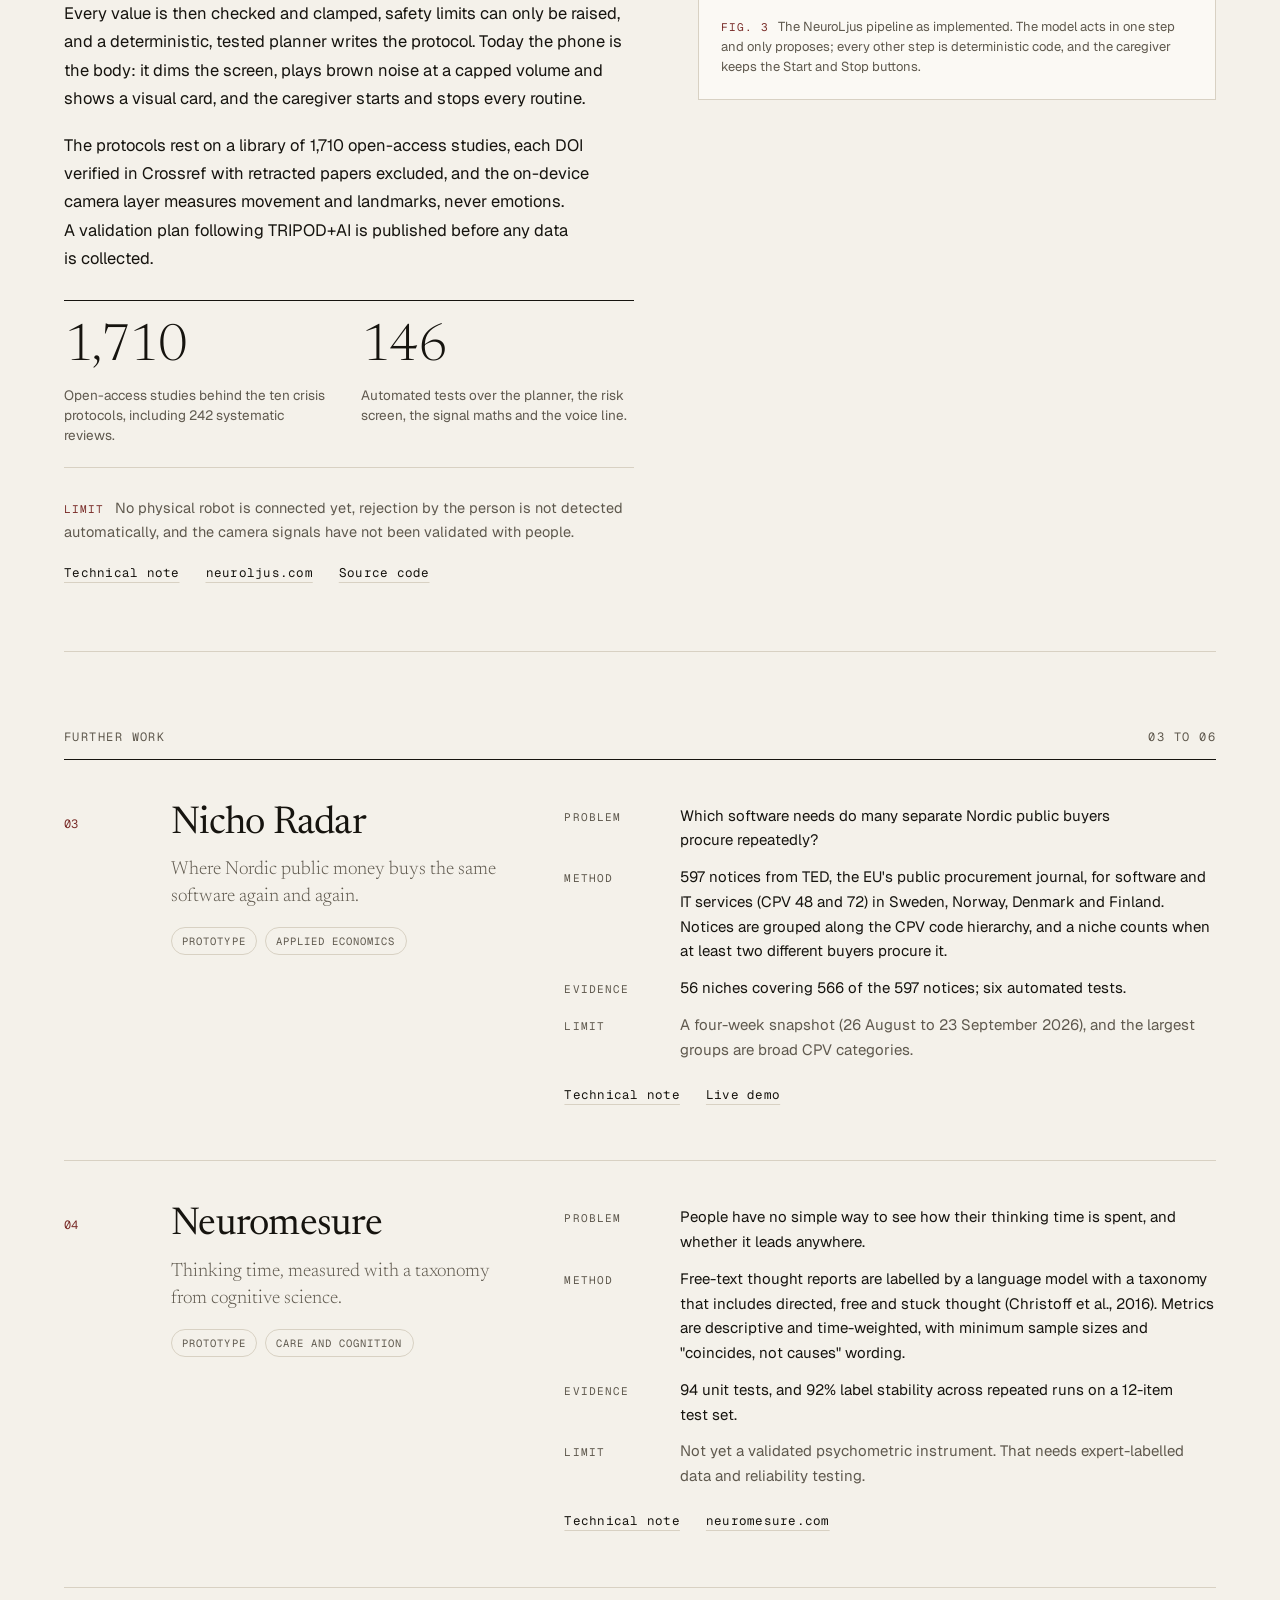
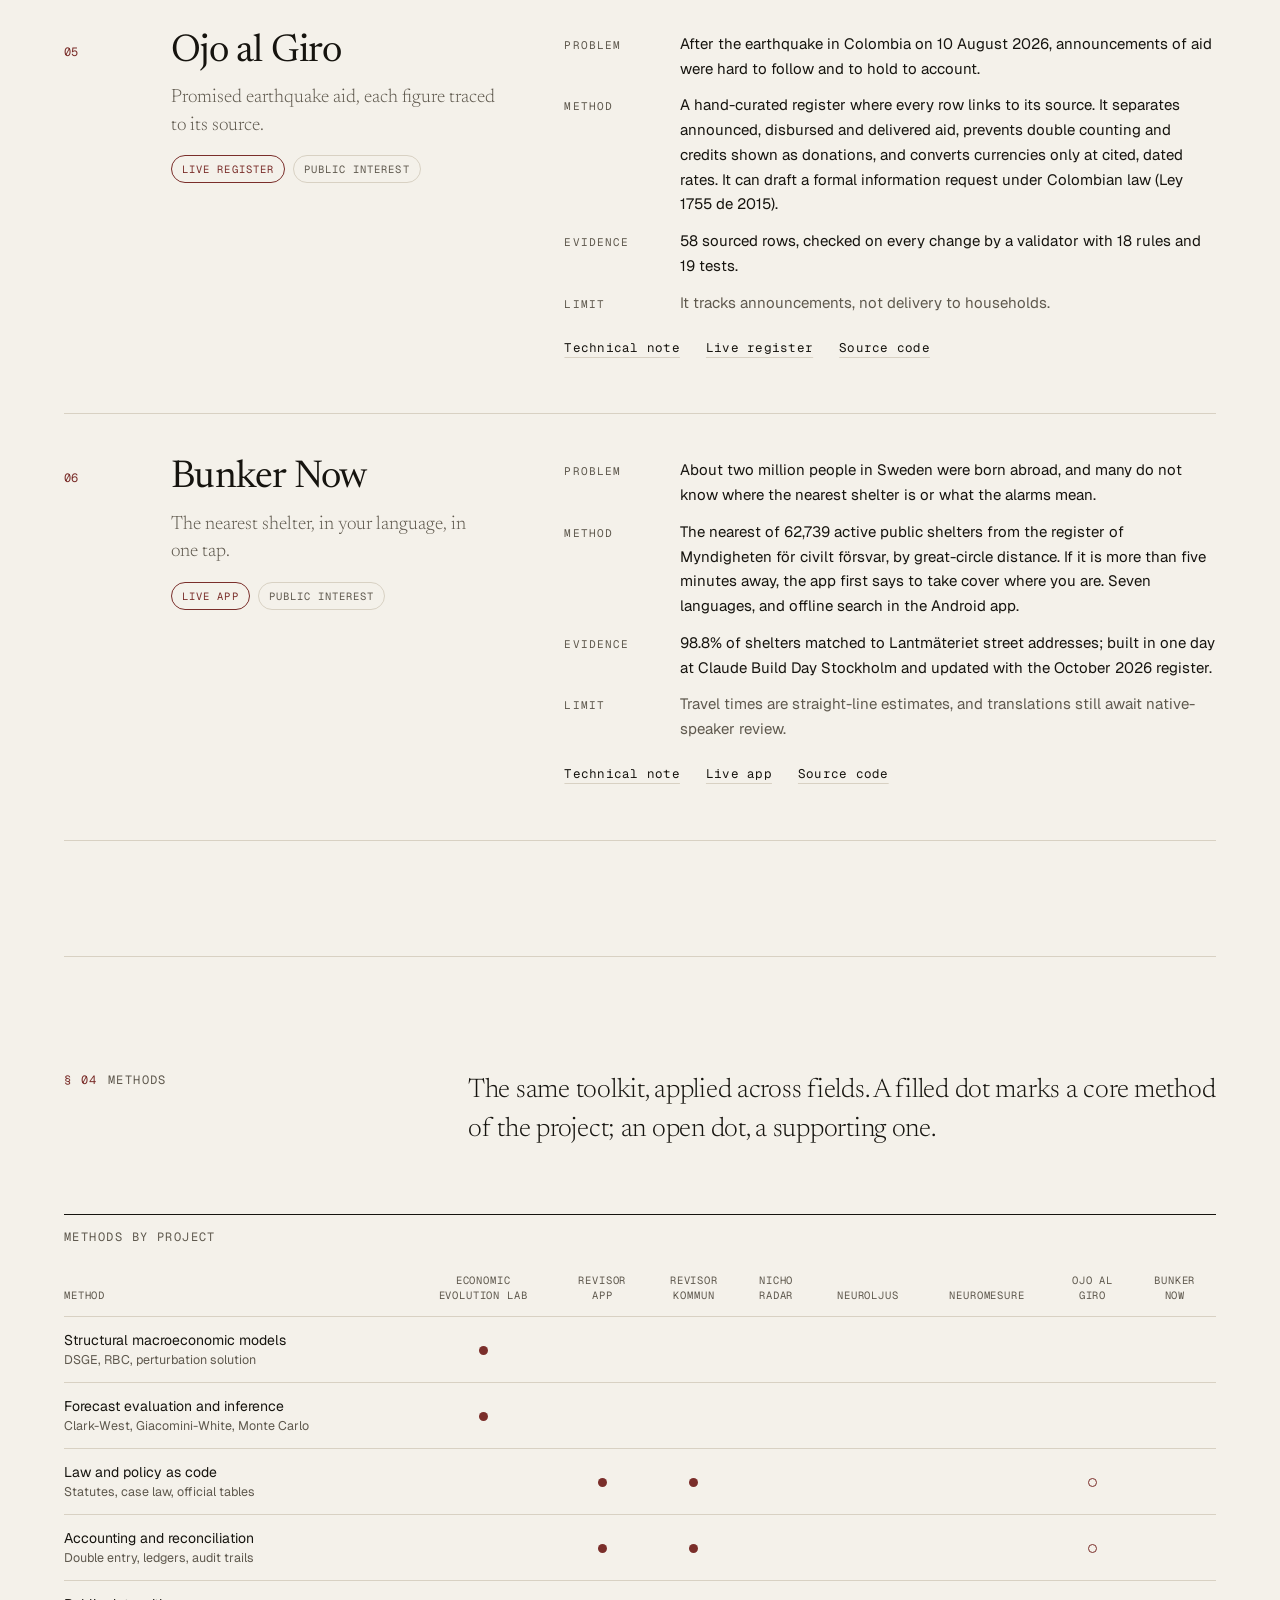
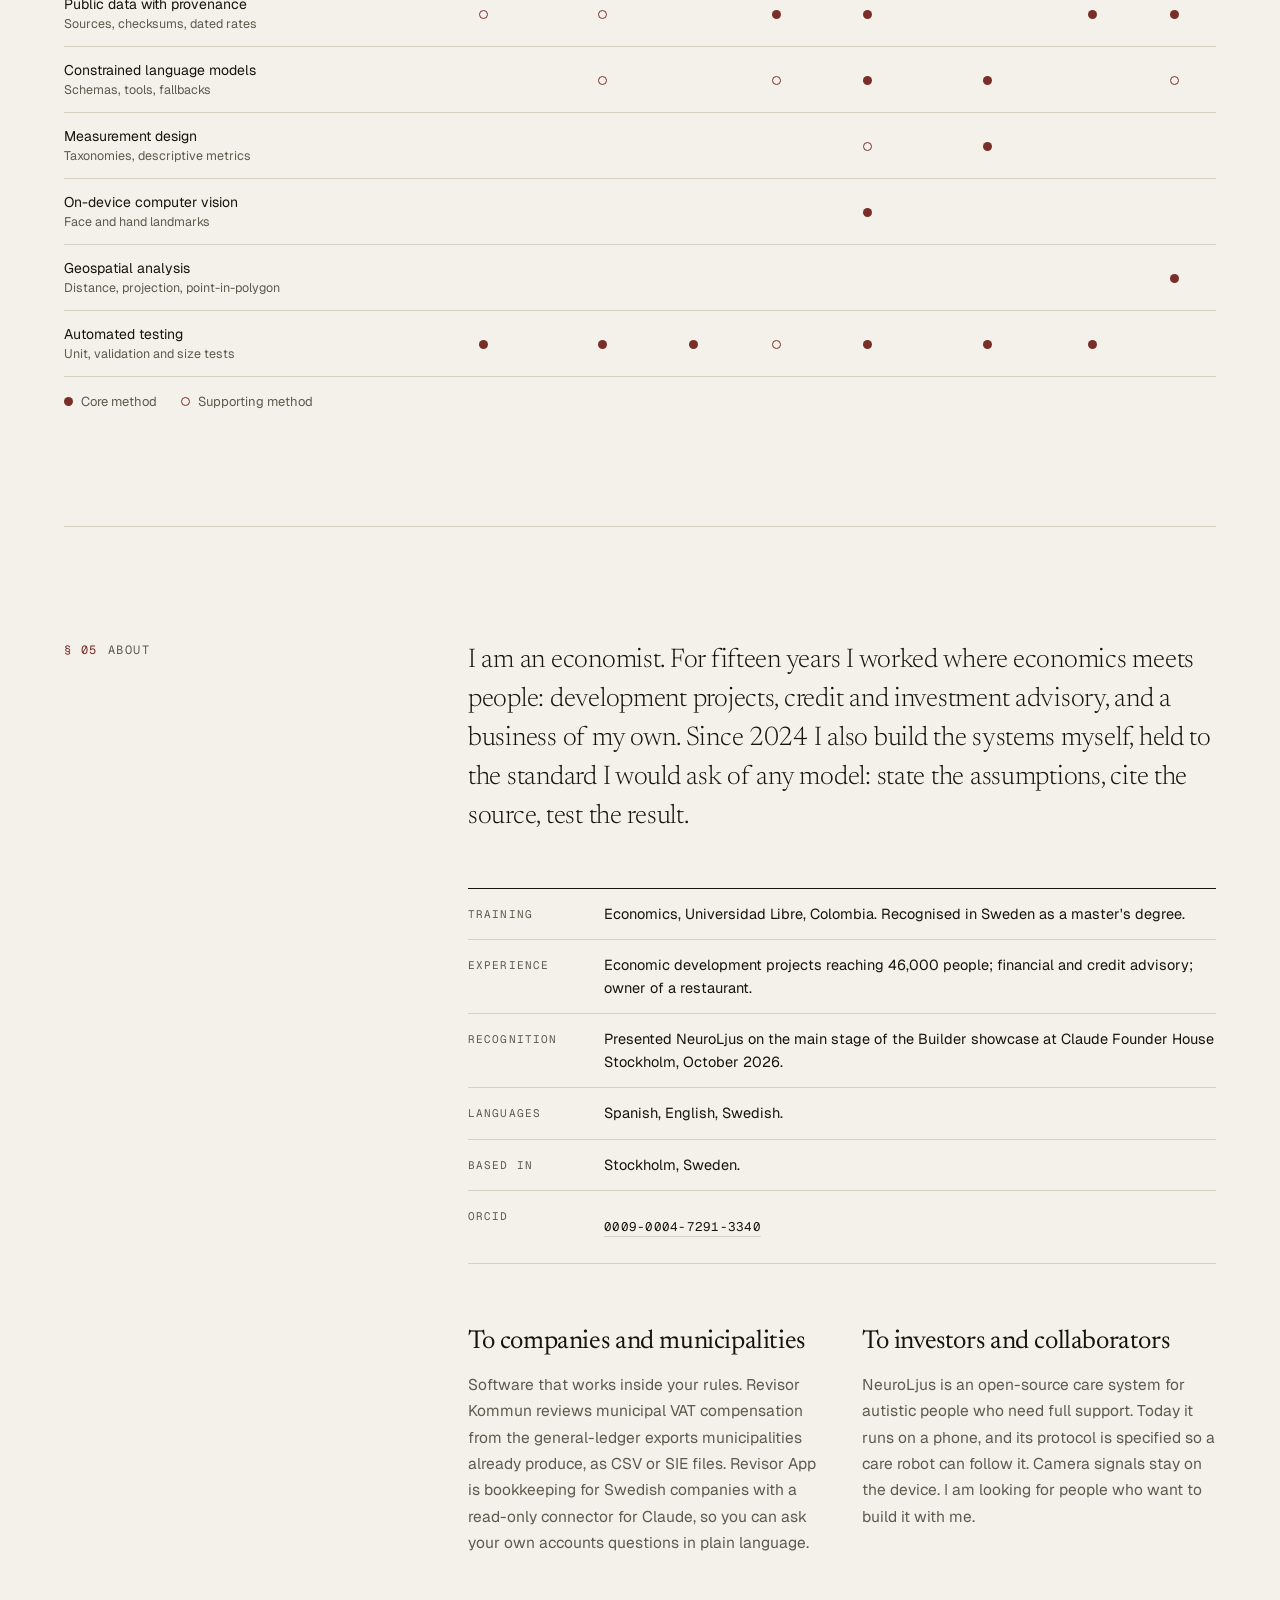
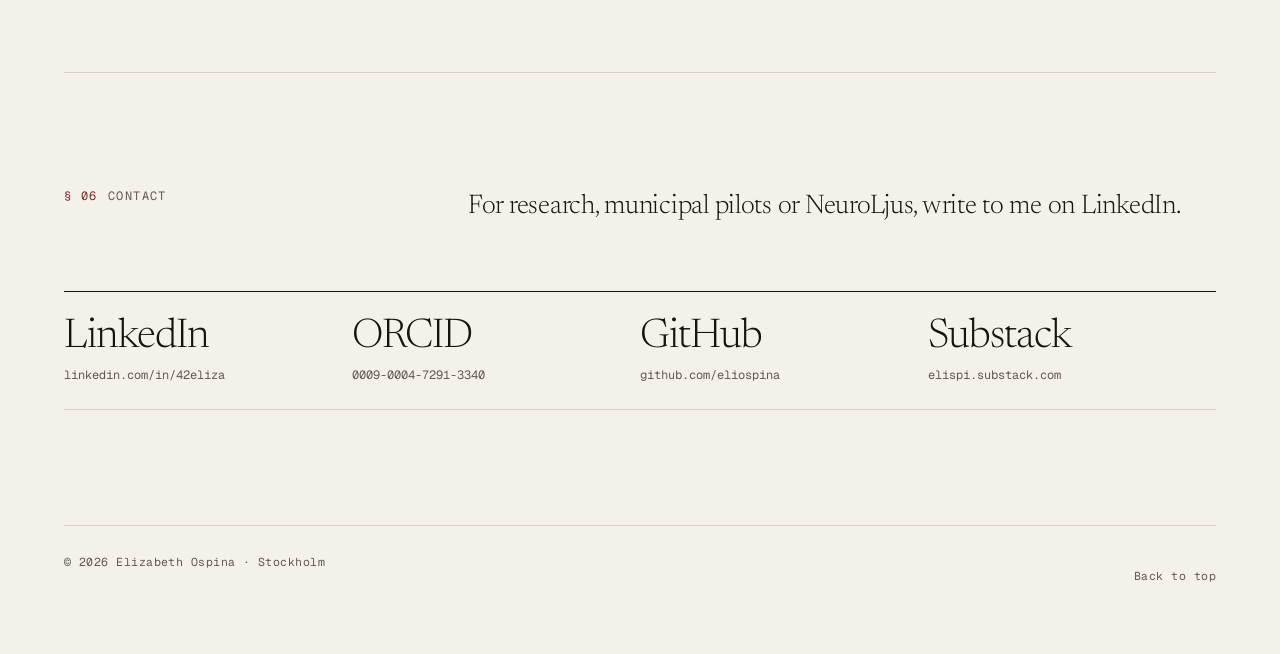
==== commit 2fd5a02d: "Rename the Claude connector box to Language model interface Co-Authored-By: Claude Opus 5.5 <noreply" ====
--- a/index.html
+++ b/index.html
@@ -124,7 +124,7 @@
             <div class="tag-row"><span class="tag accent">Live product</span><span class="tag accent">Municipal pilot</span><span class="tag">Applied economics</span></div>
             <h3>Revisor</h3>
             <p class="claim-lg">Swedish bookkeeping and municipal VAT law, written as tested code.</p>
-            <p>Revisor App keeps the books of small Swedish companies. Every voucher must balance in exact decimal arithmetic, balances are kept in whole öre, and corrections are made by reversal, never by editing. The VAT return follows all fields of Skatteverket's form SKV 4700, books export in the SIE 4 standard, and the 2026 tax tables are imported from Skatteverket with a checksum that proves their origin. Its Claude connector can only read.</p>
+            <p>Revisor App keeps the books of small Swedish companies. Every voucher must balance in exact decimal arithmetic, balances are kept in whole öre, and corrections are made by reversal, never by editing. The VAT return follows all fields of Skatteverket's form SKV 4700, books export in the SIE 4 standard, and the 2026 tax tables are imported from Skatteverket with a checksum that proves their origin. Its language model interface can only read.</p>
             <p>Revisor Kommun applies the same discipline to municipal VAT compensation under LEMK (SFS 2005:807). Six rule-based checks, each citing its statute or case law such as HFD 2013:79 and HFD 2016:51, produce indicative findings and a 15-item evidence checklist for the SKV 5933 claim. The software never fills in the amounts: the municipality decides.</p>
             <div class="finding">
               <div><span class="value num">465</span><span class="what">Automated tests across VAT, SIE, payroll, ledger invariants and the municipal checks.</span></div>
@@ -135,11 +135,11 @@
           </div>
           <figure class="plate diagram">
             <svg class="d-desktop" viewBox="0 0 640 470" role="img" aria-labelledby="rev-title">
-              <title id="rev-title">How Revisor works: inputs flow into a double-entry ledger with invariants, which produces the VAT return, SIE export and reports; a read-only Claude connector sits on top; a municipal branch runs six legal checks on ledger exports.</title>
+              <title id="rev-title">How Revisor works: inputs flow into a double-entry ledger with invariants, which produces the VAT return, SIE export and reports; a read-only language model interface sits on top; a municipal branch runs six legal checks on ledger exports.</title>
               <g font-family="Geist, system-ui, sans-serif" font-size="12" fill="var(--ink)">
                 <!-- connector -->
                 <rect x="230" y="14" width="200" height="46" rx="3" fill="var(--chip)" stroke="var(--rule)"/>
-                <text x="330" y="33" text-anchor="middle" font-weight="500">Claude connector</text>
+                <text x="330" y="33" text-anchor="middle" font-weight="500">Language model interface</text>
                 <text x="330" y="49" text-anchor="middle" font-size="11" fill="var(--mute)">5 tools, all read-only · OAuth 2.1</text>
                 <line x1="330" y1="60" x2="330" y2="104" stroke="var(--ink)" stroke-dasharray="3 3"/>
                 <text x="338" y="88" font-size="10.5" fill="var(--mute)">reads only</text>
@@ -193,10 +193,10 @@
               </g>
             </svg>
             <svg class="d-mobile" viewBox="0 0 320 906" role="img" aria-labelledby="rev-title-m">
-              <title id="rev-title-m">How Revisor works: inputs flow into a double-entry ledger with invariants, which produces the VAT return, SIE export and reports; a read-only Claude connector sits on top; a municipal branch runs six legal checks on ledger exports.</title>
+              <title id="rev-title-m">How Revisor works: inputs flow into a double-entry ledger with invariants, which produces the VAT return, SIE export and reports; a read-only language model interface sits on top; a municipal branch runs six legal checks on ledger exports.</title>
               <g font-family="Geist, system-ui, sans-serif" font-size="12" fill="var(--ink)">
                 <rect x="12" y="8" width="296" height="46" rx="3" fill="var(--chip)" stroke="var(--rule)"/>
-                <text x="160" y="27" text-anchor="middle" font-weight="500">Claude connector</text>
+                <text x="160" y="27" text-anchor="middle" font-weight="500">Language model interface</text>
                 <text x="160" y="43" text-anchor="middle" font-size="11" fill="var(--mute)">5 tools, all read-only · OAuth 2.1</text>
                 <text x="294" y="72" text-anchor="end" font-size="10.5" fill="var(--mute)">reads only</text>
                 <rect x="12" y="80" width="268" height="106" rx="3" fill="var(--paper)" stroke="var(--ink)"/>
@@ -244,7 +244,7 @@
                 <text x="24" y="877" font-size="10.5" fill="var(--accent)">amounts never filled in</text>
               </g>
             </svg>
-            <figcaption><b>Fig. 2</b>Revisor's architecture as implemented: rules and invariants live in the ledger, the language model only reads through the connector, and the municipal branch cites the law for every finding.</figcaption>
+            <figcaption><b>Fig. 2</b>Revisor's architecture as implemented: rules and invariants live in the ledger, the language model only reads through the interface, and the municipal branch cites the law for every finding.</figcaption>
           </figure>
         </div>
       </article>
